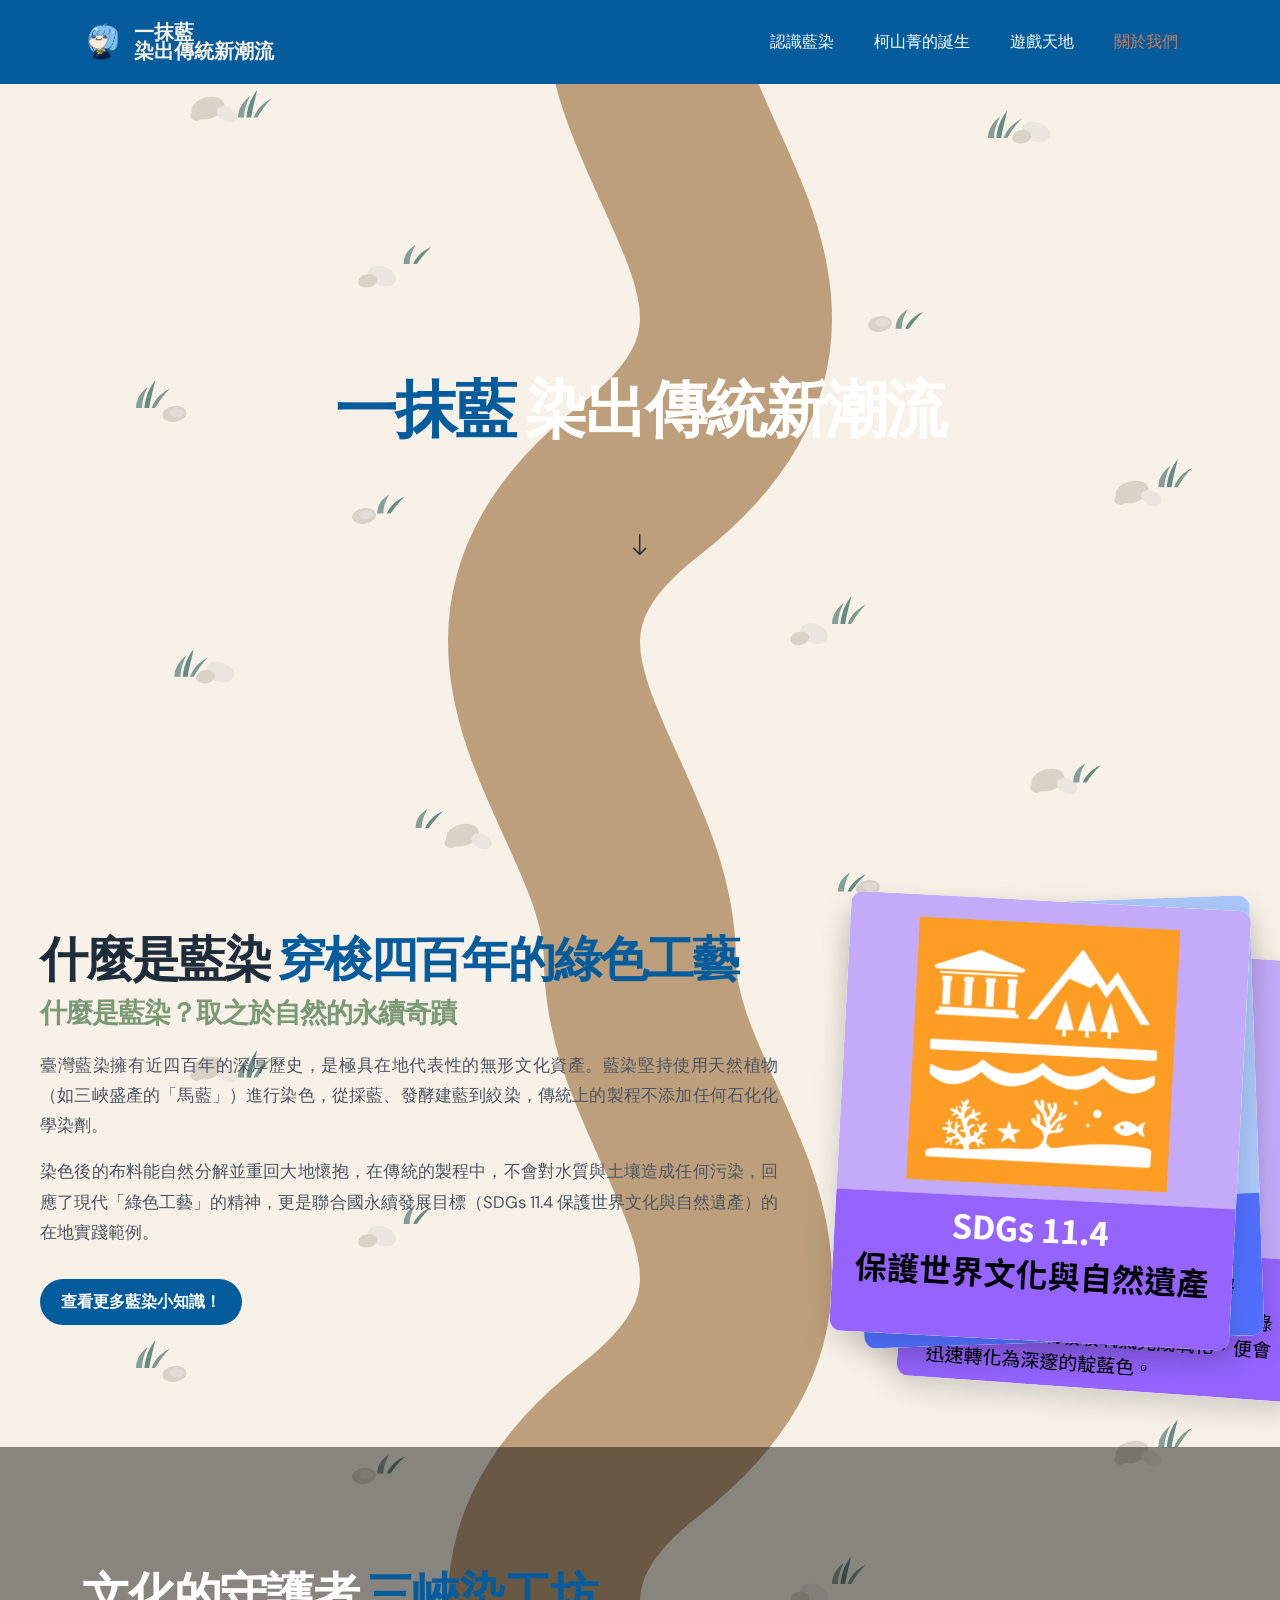
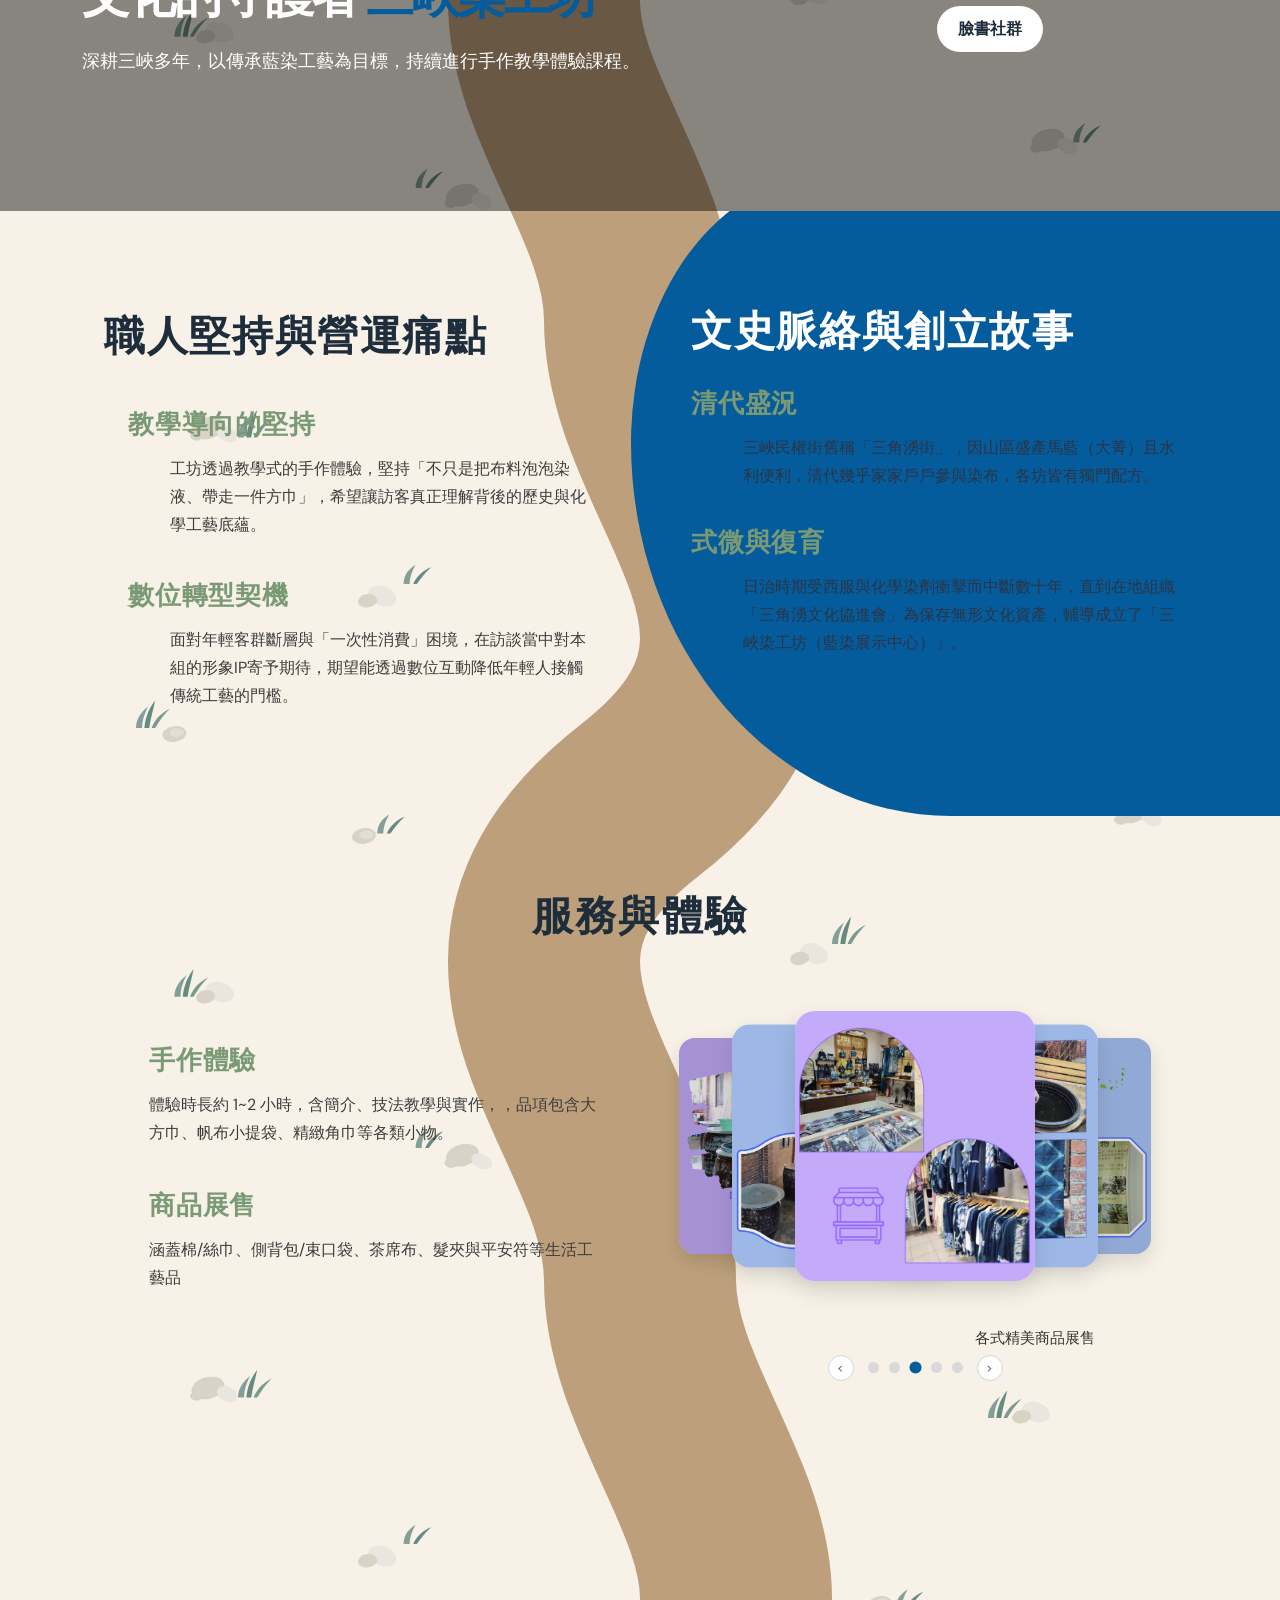
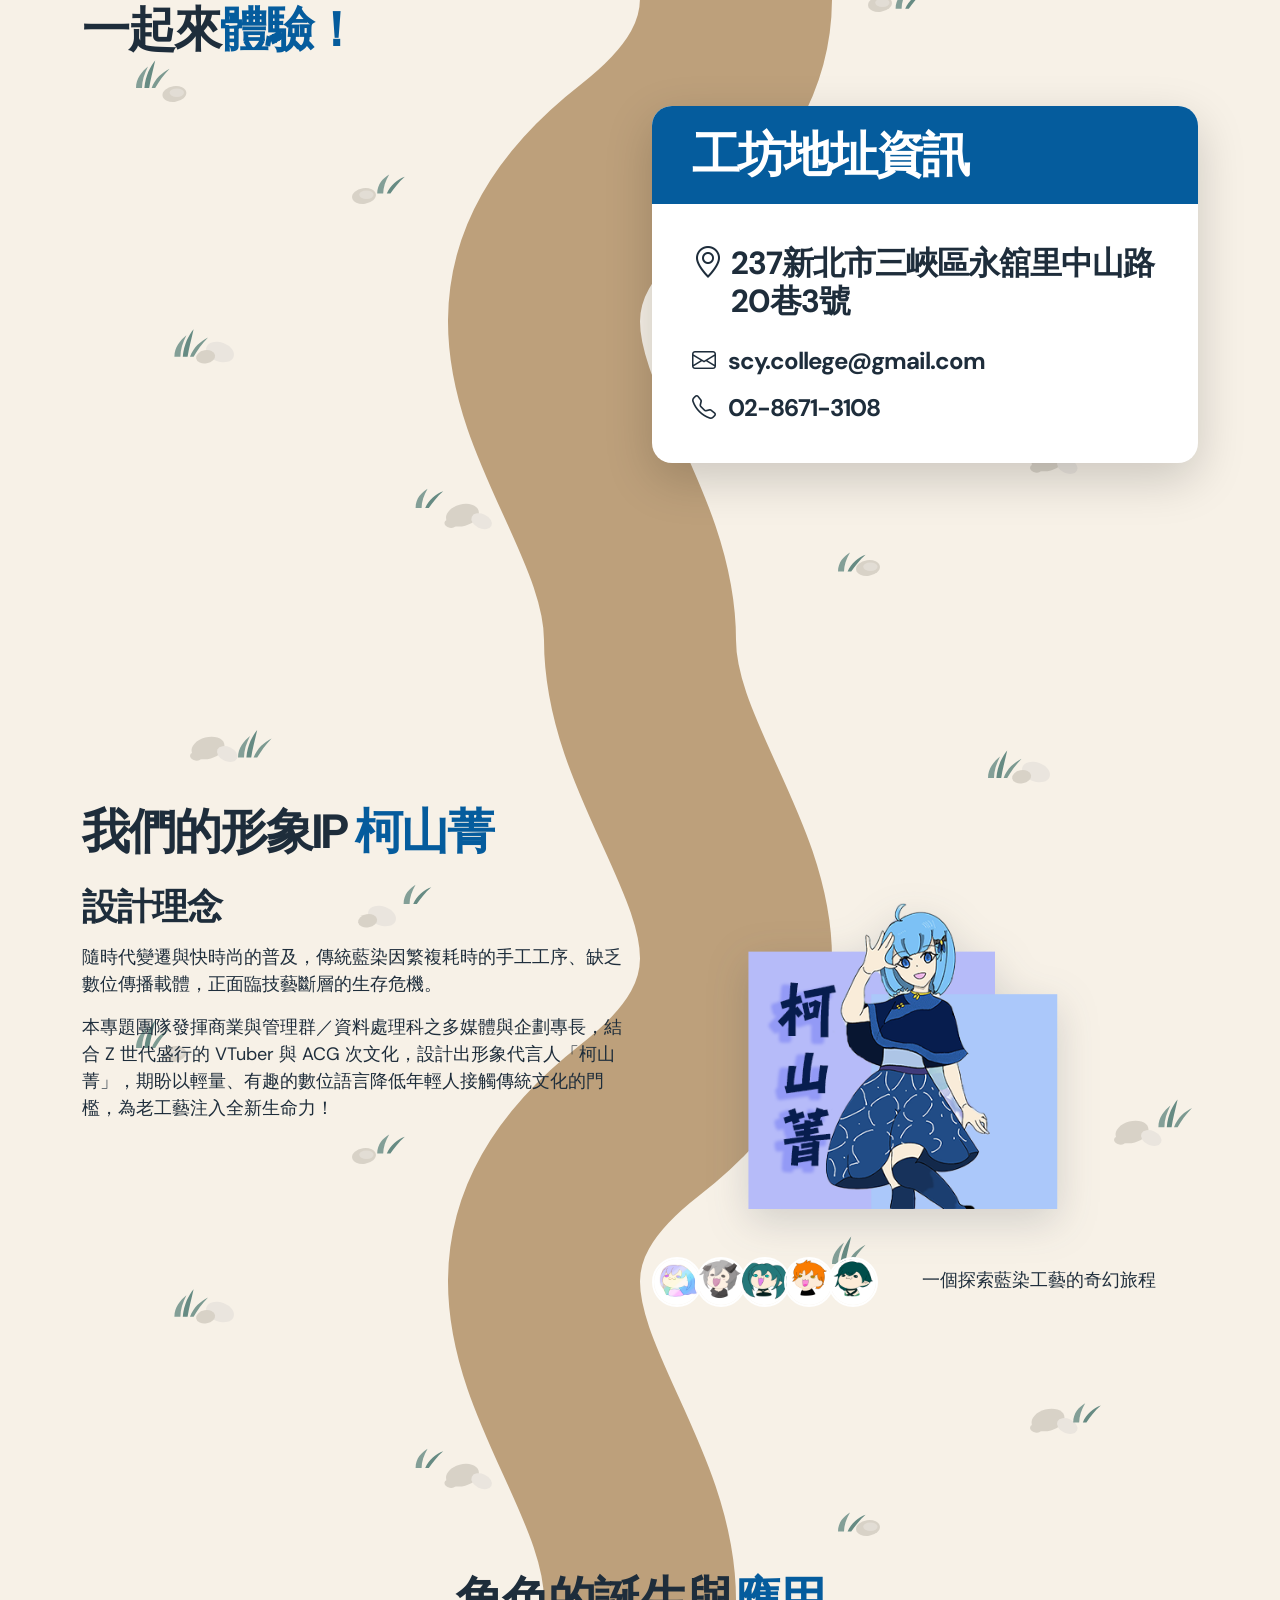
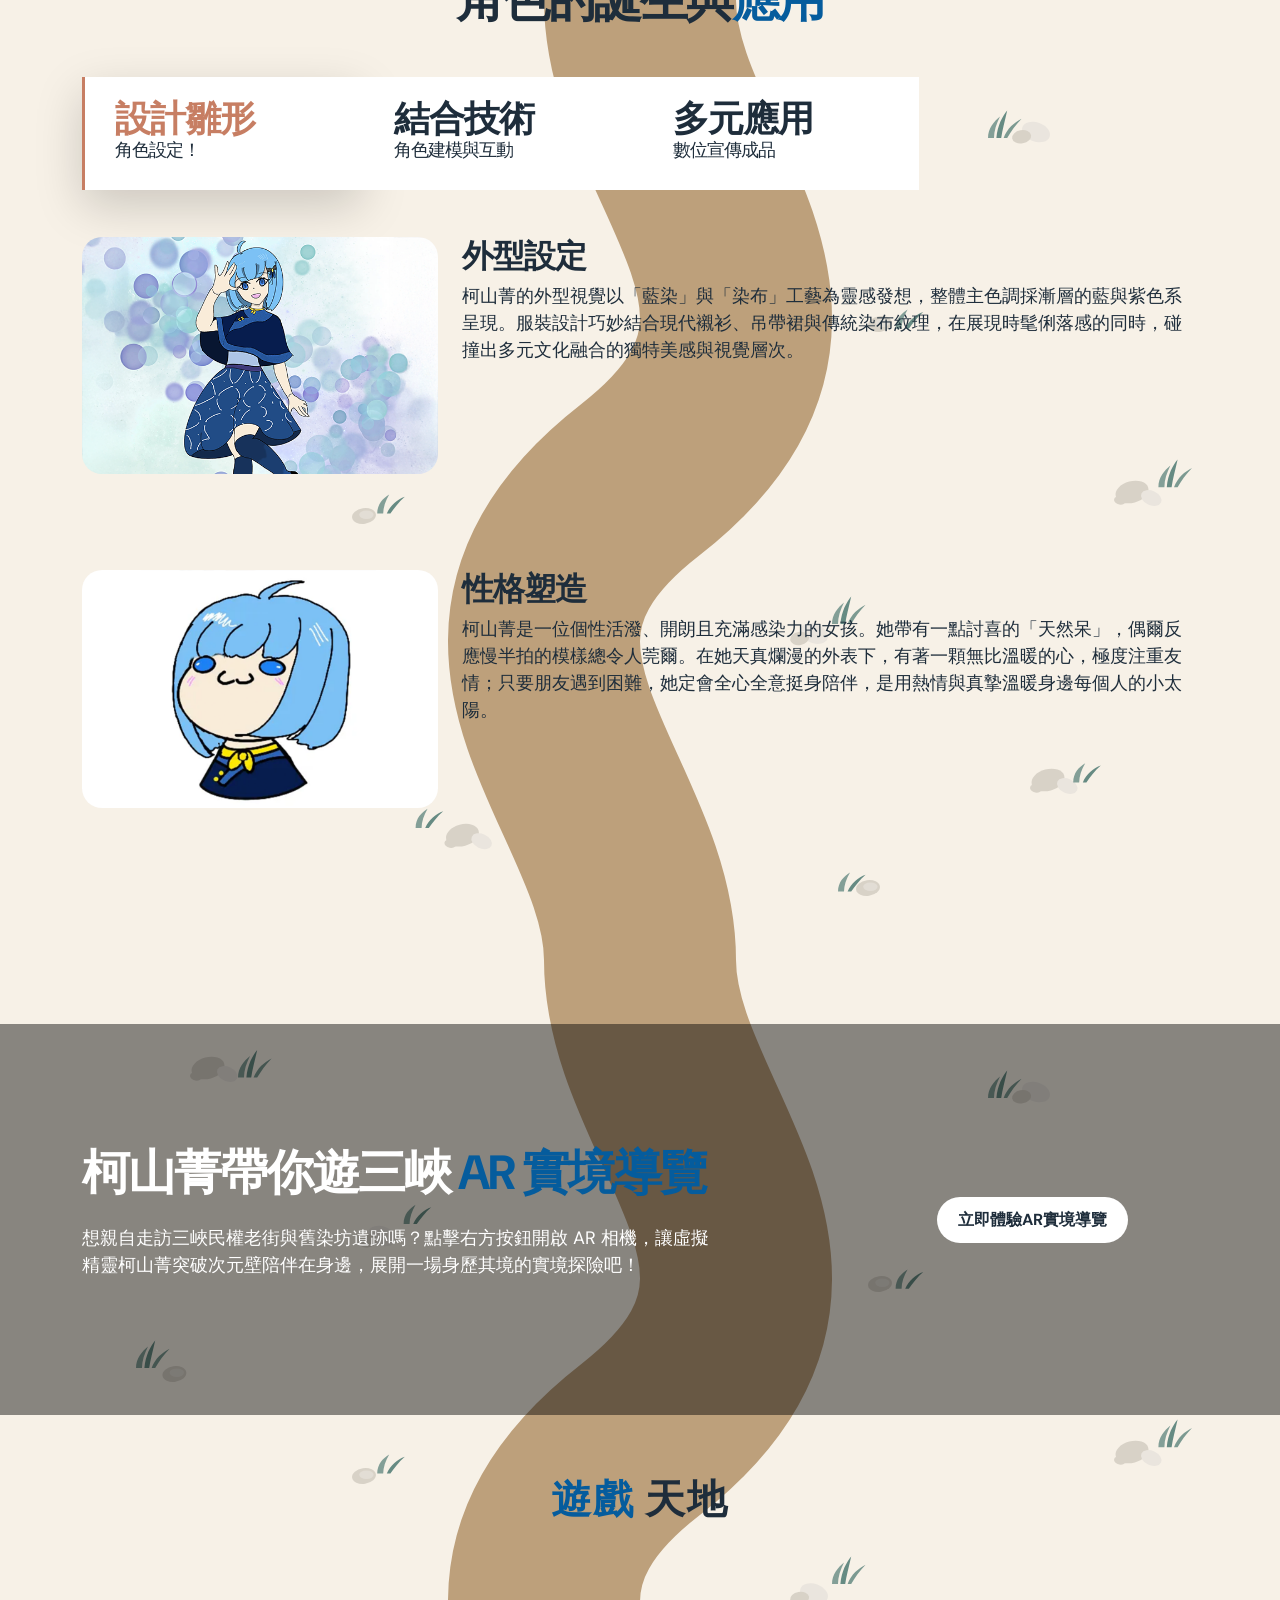
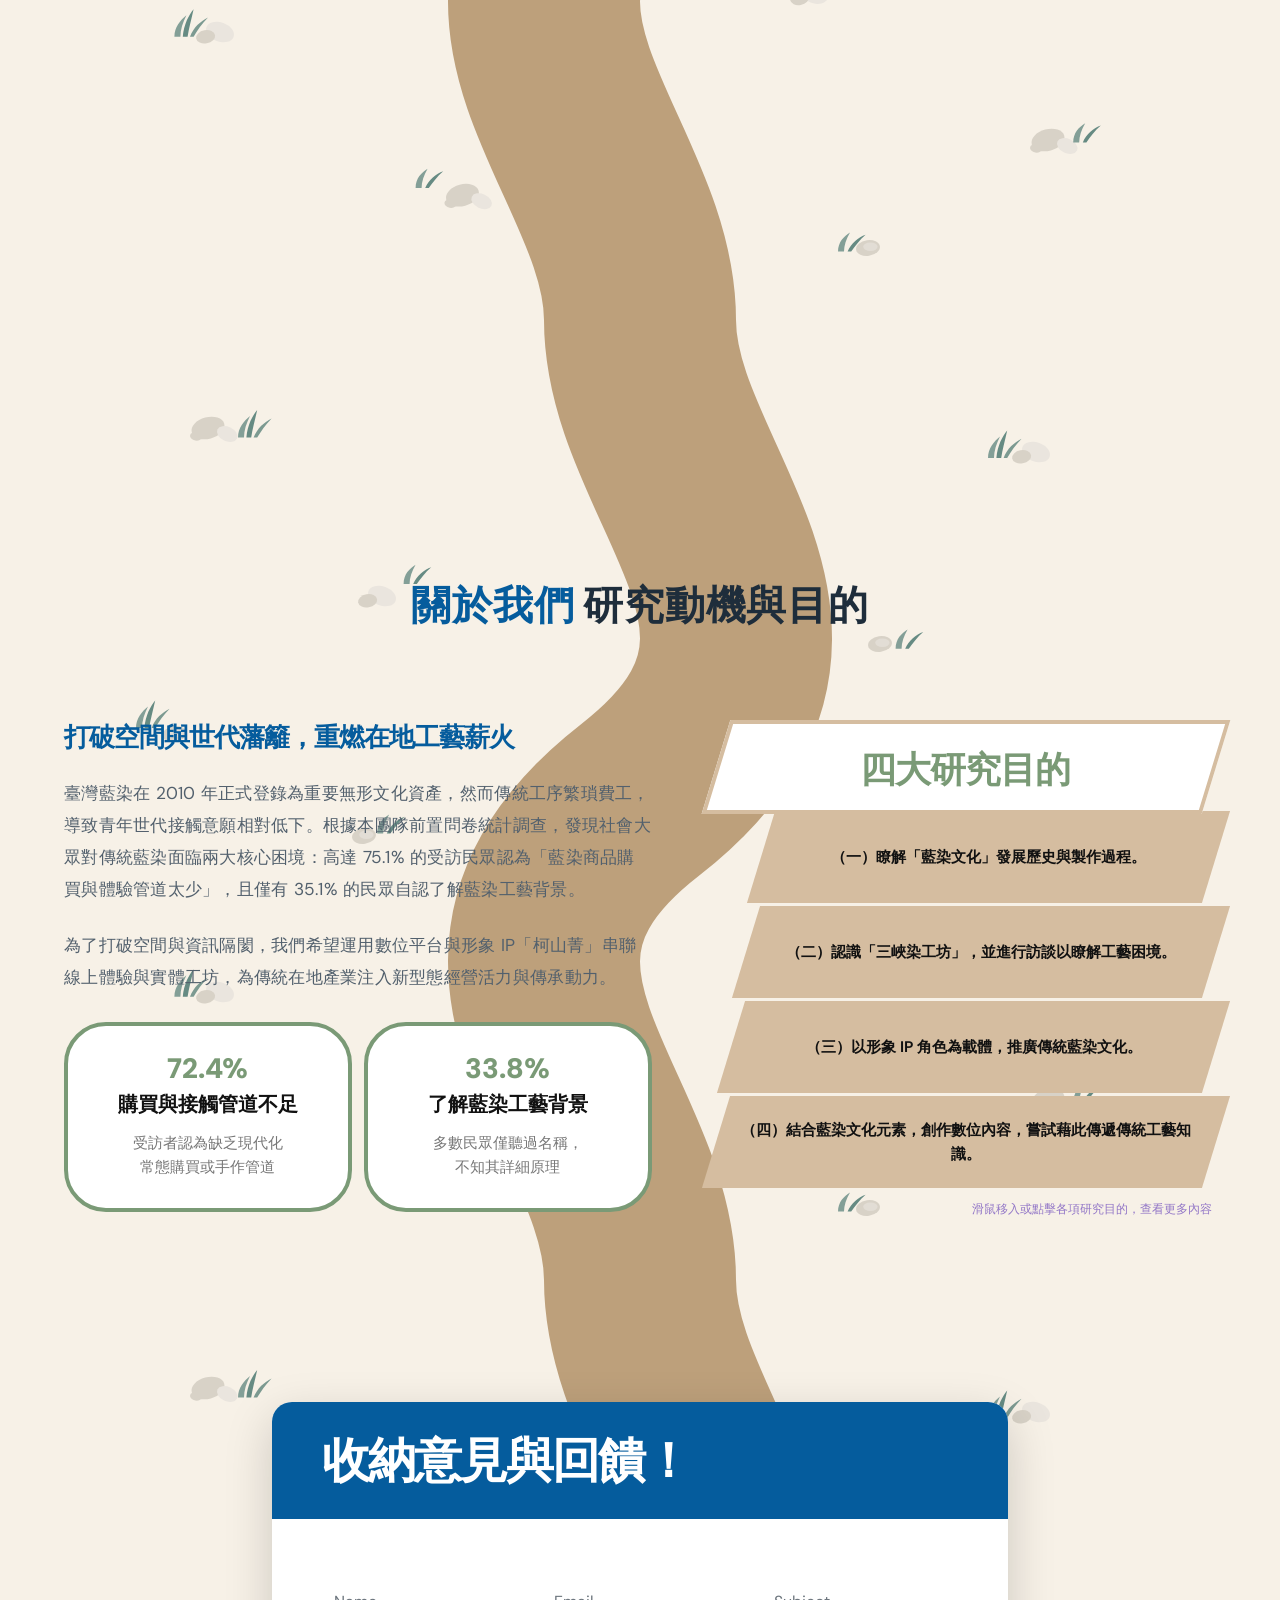
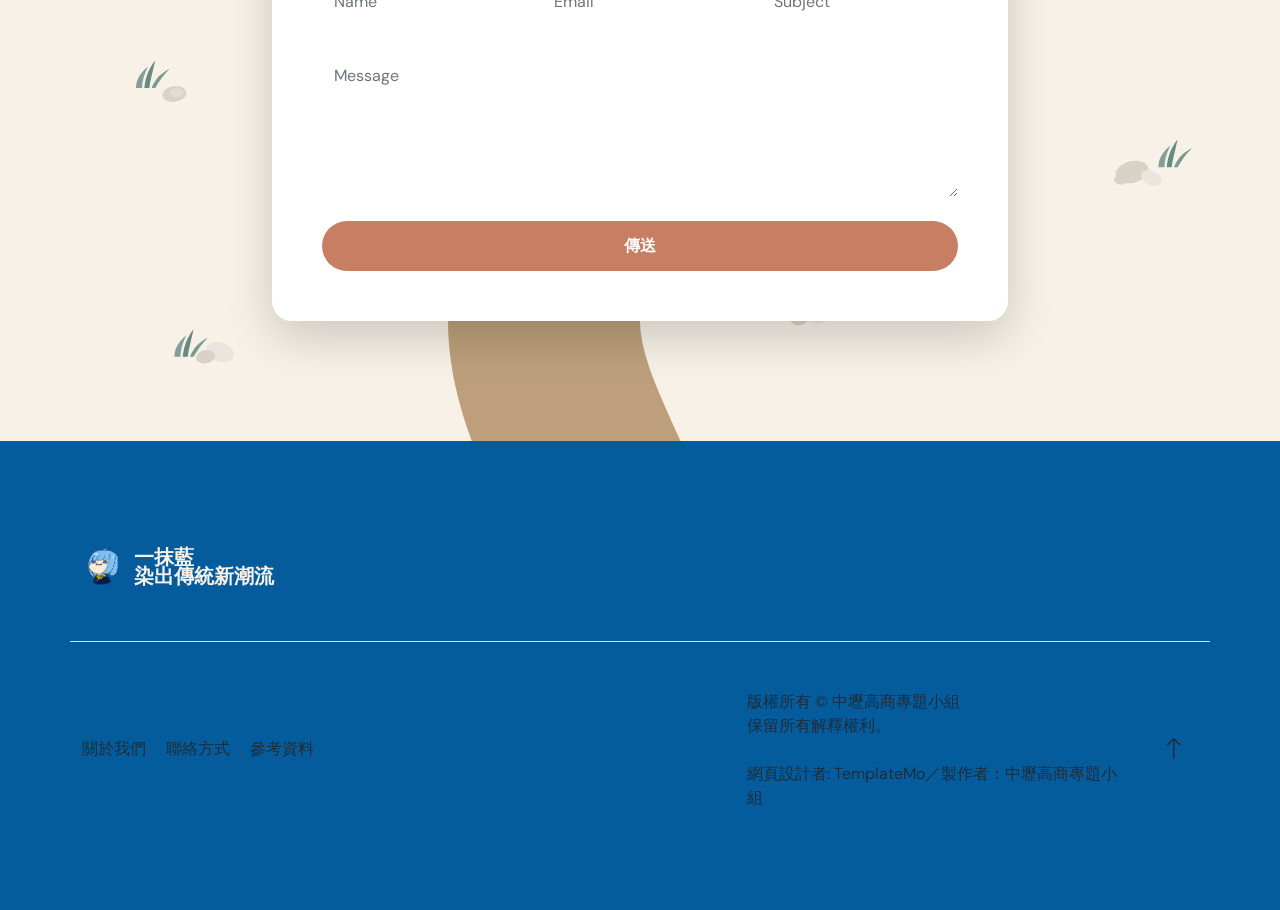
==== index.html @ b7936fdd "style: 更新S型泥土小路顏色為 #bda07b，避免與卡片裝飾撞色" ====
<!doctype html>
<html lang="en">
  <head>
    <meta charset="utf-8" />
    <meta name="viewport" content="width=device-width, initial-scale=1" />

    <meta name="description" content="" />
    <meta name="author" content="" />

    <title>藍色工藝--三峽藍染</title>

    <!-- CSS FILES -->
    <link rel="preconnect" href="https://fonts.googleapis.com" />

    <link rel="preconnect" href="https://fonts.gstatic.com" crossorigin />

    <link
      href="https://fonts.googleapis.com/css2?family=DM+Sans:wght@400;500;700&display=swap"
      rel="stylesheet"
    />

    <link href="css/bootstrap.min.css" rel="stylesheet" />

    <link href="css/bootstrap-icons.css" rel="stylesheet" />

    <link href="css/templatemo-leadership-event.css" rel="stylesheet" />

    <style>
      /* ==========================================================================
               全站共用樣式與主題變數 (Shared Variables & Global Styles)
               ========================================================================== */
      :root {
        /* 品牌五大核心純色色彩系統 */
        --color-cream-white: #F7F1E7;    /* 奶油白 50% 全站主要背景 */
        --color-indigo-navy: #055c9d;    /* 植物靛藍 25% 主要品牌色 */
        --color-plant-green: #7a9a76;    /* 草木綠 12% 天然原料與次要品牌色 */
        --color-cloth-natural: #D5BDA0;  /* 染布原色 8% 卡片、插圖、區塊裝飾 */
        --color-dirt-path: #bda07b;      /* S型泥土小路專用色（避免與卡片裝飾撞色） */
        --color-terracotta: #C77E63;     /* 陶土橘 5% 重點按鈕、活動標籤、小面積強調 */
        --color-dark-text: #1E2D3B;      /* 深靛灰 內文主要深色文字 */
        --color-text-muted: #52606D;     /* 次要文字灰 */

        --theme-blue: #055c9d;
        --theme-purple: #7a9a76;
        --theme-lilac: #D5BDA0;
        --theme-card-purple: #D5BDA0;
        --theme-card-blue: #7a9a76;
        --theme-dark: #1E2D3B;
        --theme-text-muted: #52606D;
        --body-font-family:
          "DM Sans", "Noto Sans TC", "Microsoft JhengHei", system-ui, sans-serif;
        --site-bg-pattern: url("data:image/svg+xml,%3Csvg xmlns='http://www.w3.org/2000/svg' viewBox='0 0 1200 800' width='1200' height='800'%3E %3Cdefs%3E %3Cg id='grass3'%3E %3Cpath d='M -10,0 C -10,-8 -5,-14 0,-18 C -3,-12 -5,-6 -5,0 Z' fill='%23668B83' opacity='0.8'/%3E %3Cpath d='M -3,0 C -2,-11 2,-18 6,-23 C 4,-14 2,-7 1,0 Z' fill='%23668B83'/%3E %3Cpath d='M 3,0 C 6,-8 12,-13 18,-16 C 13,-11 9,-5 6,0 Z' fill='%23668B83' opacity='0.85'/%3E %3Ccircle cx='-1' cy='-2' r='1.5' fill='%23668B83' opacity='0.85'/%3E %3C/g%3E %3Cg id='grass2'%3E %3Cpath d='M -7,0 C -7,-8 -2,-13 3,-16 C 0,-11 -2,-5 -2,0 Z' fill='%23668B83' opacity='0.8'/%3E %3Cpath d='M 1,0 C 4,-7 10,-12 16,-14 C 11,-10 7,-4 4,0 Z' fill='%23668B83'/%3E %3C/g%3E %3Cg id='pebbles-a'%3E %3Cellipse cx='0' cy='0' rx='14' ry='9' transform='rotate(-15)' fill='%23D8D2C7'/%3E %3Cellipse cx='16' cy='5' rx='9' ry='6' transform='rotate(25 16 5)' fill='%23EAE5DE'/%3E %3Cellipse cx='-10' cy='7' rx='5' ry='3.5' transform='rotate(10 -10 7)' fill='%23D8D2C7'/%3E %3C/g%3E %3Cg id='pebbles-b'%3E %3Cellipse cx='0' cy='0' rx='12' ry='8' transform='rotate(20)' fill='%23EAE5DE'/%3E %3Cellipse cx='-12' cy='4' rx='8' ry='5.5' transform='rotate(-10 -12 4)' fill='%23D8D2C7'/%3E %3C/g%3E %3Cg id='pebble-single'%3E %3Cellipse cx='0' cy='0' rx='10' ry='6.5' transform='rotate(-8)' fill='%23D8D2C7'/%3E %3Cellipse cx='2' cy='-1' rx='6' ry='3.5' fill='%23EAE5DE' opacity='0.6'/%3E %3C/g%3E %3C/defs%3E %3Crect width='1200' height='800' fill='%23F7F1E7'/%3E %3Cpath d='M 600,-10 L 600,0 C 600,140 780,260 600,400 C 420,540 600,660 600,800 L 600,810' fill='none' stroke='%23bda07b' stroke-width='160' stroke-linecap='butt' stroke-linejoin='round'/%3E %3Cg transform='translate(240, 90)'%3E%3Cuse href='%23pebbles-a'/%3E%3Cuse href='%23grass3' x='35' y='8'/%3E%3C/g%3E %3Cg transform='translate(410, 220)'%3E%3Cuse href='%23grass2'/%3E%3Cuse href='%23pebbles-b' x='-25' y='10'/%3E%3C/g%3E %3Cg transform='translate(190, 340)'%3E%3Cuse href='%23grass3'/%3E%3Cuse href='%23pebble-single' x='22' y='5'/%3E%3C/g%3E %3Cg transform='translate(370, 430)'%3E%3Cuse href='%23pebble-single'/%3E%3Cuse href='%23grass2' x='18' y='-2'/%3E%3C/g%3E %3Cg transform='translate(250, 560)'%3E%3Cuse href='%23pebbles-b'/%3E%3Cuse href='%23grass3' x='-28' y='4'/%3E%3C/g%3E %3Cg transform='translate(420, 690)'%3E%3Cuse href='%23grass2'/%3E%3Cuse href='%23pebbles-a' x='32' y='6'/%3E%3C/g%3E %3Cg transform='translate(930, 110)'%3E%3Cuse href='%23pebbles-b'/%3E%3Cuse href='%23grass3' x='-30' y='5'/%3E%3C/g%3E %3Cg transform='translate(800, 270)'%3E%3Cuse href='%23pebble-single'/%3E%3Cuse href='%23grass2' x='20' y='4'/%3E%3C/g%3E %3Cg transform='translate(1010, 410)'%3E%3Cuse href='%23pebbles-a'/%3E%3Cuse href='%23grass3' x='32' y='-4'/%3E%3C/g%3E %3Cg transform='translate(770, 520)'%3E%3Cuse href='%23grass3'/%3E%3Cuse href='%23pebbles-b' x='-25' y='8'/%3E%3C/g%3E %3Cg transform='translate(940, 650)'%3E%3Cuse href='%23pebbles-a'/%3E%3Cuse href='%23grass2' x='28' y='2'/%3E%3C/g%3E %3Cg transform='translate(790, 740)'%3E%3Cuse href='%23pebble-single'/%3E%3Cuse href='%23grass2' x='-18' y='3'/%3E%3C/g%3E %3C/svg%3E");
      }

      html {
        scroll-behavior: smooth;
      }

      /* ==========================================================================
         全局統一無縫重複 SVG 向量背景 (掛載於最外層 body)
         ========================================================================== */
      body {
        font-family: var(--body-font-family);
        background-color: #F7F1E7 !important;
        background-image: var(--site-bg-pattern) !important;
        background-position: top center !important;
        background-repeat: repeat-y !important;
        background-size: 1440px auto !important;
      }

      @media (max-width: 768px) {
        body {
          background-size: 768px auto !important;
        }
      }

      /* ==========================================================================
         清除內層所有區段與容器背景 (統一透明化，使 body 的 S 型泥土小路貫穿全站無斷層)
         ========================================================================== */
      .custom-intro-section,
      #know,
      #sanxia-dye-section,
      .about,
      #section_2,
      .schedule,
      #section_4,
      .custom-feature-section,
      #game,
      #indigo-about,
      .venue,
      #section_6 {
        background: transparent !important;
        background-color: transparent !important;
        background-image: none !important;
      }

      /* ==========================================================================
         意見回饋區段 (Contact Section) - 維持原有照片背景
         ========================================================================== */
      .contact {
        background-image: url("images/maria-stewart-p4tj0g-_aMM-unsplash.jpg") !important;
        background-repeat: no-repeat !important;
        background-position: center !important;
        background-size: cover !important;
        background-attachment: fixed !important;
      }

      .titleA, .hero .titleA {
        color: var(--color-indigo-navy, #055c9d) !important;
        text-decoration: none;
        font-weight: 700;
      }

      /* ==========================================================================
               認識藍染區段樣式 (Know Section)
               ========================================================================== */
      .custom-intro-section {
        width: 100% !important;
        padding: 80px 40px;
        box-sizing: border-box;
      }

      .intro-container {
        max-width: 1500px;
        margin: 0 auto;
        display: flex;
        align-items: center;
        justify-content: space-between;
        gap: 40px;
      }

      .intro-text-side {
        flex: 1.4;
      }

      .section-main-title {
        font-size: 2.5rem;
        font-weight: 900;
        color: var(--theme-dark, #111111);
        margin: 0 0 20px 0;
        letter-spacing: 1px;
      }

      .section-sub-title {
        font-size: 1.7rem;
        font-weight: 700;
        color: var(--theme-purple, #7a9a76);
        margin: 0 0 20px 0;
      }

      .intro-desc {
        font-size: 1.05rem;
        line-height: 1.8;
        color: #4b5563;
        margin: 0 0 16px 0;
        text-align: justify;
        text-justify: inter-ideograph;
      }

      .intro-image-side {
        flex: 0.8;
        display: flex;
        flex-direction: column;
        align-items: center;
        position: relative;
        min-height: 450px;
      }

      .card-stack {
        position: relative;
        width: 400px;
        height: 440px;
        cursor: pointer;
      }

      .stack-card {
        position: absolute;
        top: 0;
        left: 0;
        width: 100%;
        height: 100%;
        border-radius: 12px;
        overflow: hidden;
        box-shadow: 0 12px 30px rgba(0, 0, 0, 0.15);
        background-color: #f3f4f6;
        transition: all 0.5s cubic-bezier(0.25, 1, 0.5, 1);
        transform-origin: bottom left;
      }

      .stack-card img {
        width: 100%;
        height: 100%;
        object-fit: cover;
        display: block;
      }

      .card-1 {
        transform: rotate(3deg) translate(0px, 0px);
      }

      .card-2 {
        transform: rotate(-2deg) translate(35px, 20px);
      }

      .card-3 {
        transform: rotate(4deg) translate(70px, 40px);
      }

      .card-hint {
        margin-top: 15px;
        font-size: 0.9rem;
        color: #9ca3af;
        letter-spacing: 1px;
      }

      @media (max-width: 900px) {
        .intro-container {
          flex-direction: column;
          gap: 40px;
        }
        .card-stack {
          width: 300px;
          height: 340px;
        }
      }

      /* ==========================================================================
               遊戲天地區段專屬樣式 (Game Zone Section)
               ========================================================================== */
      .custom-feature-section {
        width: 100% !important;
        min-height: 520px !important;
        padding: 60px 0 100px 0 !important;
        overflow: hidden;
        box-sizing: border-box;
      }

      .game-heading-wrap {
        max-width: 1200px;
        margin: 0 auto;
        text-align: center;
        padding: 0 20px 40px 20px;
        box-sizing: border-box;
      }

      .game-heading {
        font-size: 2.5rem;
        font-weight: 900;
        color: var(--theme-dark, #111111);
        margin: 0;
        letter-spacing: 2px;
      }

      .game-heading-highlight {
        color: var(--theme-blue, #055c9d);
        /* border-bottom: 3.5px solid var(--theme-blue, #055c9d); */
        padding-bottom: 0px;
        line-height: 1.1;
        display: inline-block;
      }

      .cards-container {
        display: flex;
        width: 100%;
        max-width: 1400px;
        margin: 0 auto;
        position: relative;
        box-sizing: border-box;
      }

      .feature-card {
        flex: 1;
        min-height: 440px;
        display: flex;
        align-items: center;
        justify-content: center;
        text-align: center;
        box-sizing: border-box;
        transition:
          transform 0.8s cubic-bezier(0.25, 1, 0.5, 1),
          opacity 0.8s ease;
        will-change: transform, opacity;
      }

      .card-purple {
        background-color: var(--color-cloth-natural, #D5BDA0) !important;
        color: var(--color-dark-text, #1E2D3B);
        clip-path: polygon(0 0, 92% 0, 76% 100%, 0% 100%);
        margin-right: -4%;
        padding: 50px 14% 50px 8%;
      }

      .card-blue {
        background-color: var(--color-plant-green, #7a9a76) !important;
        color: #ffffff;
        clip-path: polygon(24% 0, 100% 0, 100% 100%, 8% 100%);
        margin-left: -4%;
        padding: 50px 8% 50px 14%;
      }

      .card-content {
        width: 100%;
        max-width: 400px;
        display: flex;
        flex-direction: column;
        align-items: center;
      }

      .card-subtitle-purple {
        color: var(--color-indigo-navy, #055c9d);
        font-size: 1.7rem;
        font-weight: 700;
        margin: 0 0 8px 0;
        letter-spacing: 2px;
      }

      .card-subtitle-blue {
        color: var(--color-cream-white, #F7F1E7);
        font-size: 1.7rem;
        font-weight: 700;
        margin: 0 0 8px 0;
        letter-spacing: 2px;
      }

      .feature-card .title {
        font-size: 2.4rem;
        font-weight: 900;
        margin: 0 0 20px 0;
        letter-spacing: 2px;
        white-space: nowrap;
      }

      .feature-card .description {
        font-size: 1rem;
        line-height: 1.65;
        color: #333333;
        margin: 0 0 35px 0;
        text-align: justify;
        text-justify: inter-ideograph;
      }

      .action-btn {
        display: inline-block;
        padding: 12px 42px;
        font-size: 1.35rem;
        font-weight: 800;
        text-decoration: none;
        border-radius: 50px;
        background-color: var(--white-color, #ffffff);
        box-shadow: 0 4px 15px rgba(0, 0, 0, 0.05);
        cursor: pointer;
        white-space: nowrap;
        transition: all 0.3s cubic-bezier(0.34, 1.56, 0.64, 1);
      }

      .btn-purple {
        color: var(--color-indigo-navy, #055c9d);
        border: 4px solid var(--color-indigo-navy, #055c9d);
      }

      .btn-blue {
        color: var(--color-dark-text, #1E2D3B);
        border: 4px solid var(--color-terracotta, #C77E63);
      }

      .action-btn:hover {
        transform: scale(1.08);
        box-shadow: 0 8px 25px rgba(0, 0, 0, 0.15);
      }

      .btn-purple:hover {
        background-color: var(--color-indigo-navy, #055c9d);
        color: var(--white-color, #ffffff);
      }

      .btn-blue:hover {
        background-color: var(--color-terracotta, #C77E63);
        color: var(--white-color, #ffffff);
      }

      .action-btn:active {
        transform: scale(0.98);
      }

      .slide-from-left {
        opacity: 0;
        transform: translateX(-120px);
      }

      .slide-from-right {
        opacity: 0;
        transform: translateX(120px);
      }

      .feature-card.active {
        opacity: 1;
        transform: translateX(0);
      }

      @media (max-width: 900px) {
        .cards-container {
          flex-direction: column;
          gap: 24px;
          padding: 0 20px;
        }
        .card-purple,
        .card-blue {
          clip-path: none;
          margin: 0;
          padding: 40px 24px;
          border-radius: 20px;
        }
      }

      /* ==========================================================================
               關於我們區段專屬樣式 (About Section - indigo-about)
               ========================================================================== */
      #indigo-about,
      #indigo-about * {
        box-sizing: border-box;
      }

      #indigo-about {
        --ia-blue: var(--color-indigo-navy, #055c9d);
        --ia-purple: var(--color-plant-green, #7a9a76);
        --ia-lilac: var(--color-cloth-natural, #D5BDA0);
        --ia-text: #171717;
        --ia-muted: #666;
        display: block !important;
        position: relative;
        isolation: isolate;
        width: 100%;
        min-height: 680px;
        padding: clamp(42px, 6vw, 78px) clamp(20px, 5vw, 76px) 64px;
        overflow: hidden;
        color: var(--ia-text) !important;
        font-family: var(--body-font-family);
      }

      #indigo-about .ia-inner {
        width: min(1240px, 100%);
        margin: 0 auto;
      }

      #indigo-about .ia-heading {
        margin: 0 0 clamp(54px, 7vw, 92px);
        text-align: center;
        font-size: clamp(30px, 3.5vw, 40px);
        line-height: 1.25;
        font-weight: 900;
        letter-spacing: 0.02em;
      }

      #indigo-about .ia-heading span {
        color: var(--ia-blue);
        /* text-decoration: underline;
        text-underline-offset: 8px; */
      }

      #indigo-about .ia-grid {
        display: grid;
        grid-template-columns: minmax(0, 1.08fr) minmax(390px, 0.92fr);
        gap: clamp(32px, 5vw, 76px);
        align-items: start;
      }

      #indigo-about .ia-motivation-title {
        color: var(--ia-blue);
        font-size: clamp(20px, 2vw, 32px);
        line-height: 1.4;
        font-weight: 900;
        margin: 0 0 22px;
      }

      #indigo-about .ia-copy {
        color: var(--theme-text-muted, #5e5e5e);
        font-size: clamp(15px, 1.35vw, 19px);
        line-height: 1.85;
        letter-spacing: 0.015em;
        margin: 0 0 24px;
      }

      #indigo-about .ia-copy:last-of-type {
        margin-bottom: 28px;
      }

      #indigo-about .ia-stats {
        display: grid;
        grid-template-columns: 1fr 1fr;
        gap: 12px;
        margin-top: 28px;
      }

      #indigo-about .ia-stat {
        min-height: 190px;
        border: 4px solid var(--ia-purple);
        border-radius: 42px;
        padding: 18px 12px 16px;
        text-align: center;
        background: var(--white-color, #ffffff) !important;
        display: flex;
        flex-direction: column;
        align-items: center;
        justify-content: center;
        opacity: 0;
        transform: translateY(22px);
        transition:
          opacity 0.7s ease,
          transform 0.7s ease;
      }

      #indigo-about.ia-visible .ia-stat {
        opacity: 1;
        transform: translateY(0);
      }

      #indigo-about.ia-visible .ia-stat:nth-child(2) {
        transition-delay: 0.15s;
      }

      #indigo-about .ia-number {
        color: var(--ia-purple);
        font-size: clamp(28px, 2.2vw, 34px);
        line-height: 1;
        font-weight: 900;
        font-variant-numeric: tabular-nums;
      }

      #indigo-about .ia-stat-title {
        font-size: clamp(16px, 1.55vw, 22px);
        color: #111;
        font-weight: 700;
        margin: 7px 0 12px;
      }

      #indigo-about .ia-stat-note {
        color: #777;
        font-size: clamp(13px, 1.2vw, 17px);
        line-height: 1.55;
      }

      #indigo-about .ia-purpose-heading {
        color: var(--ia-purple);
        text-align: center;
        font-size: clamp(25px, 2.8vw, 38px);
        font-weight: 900;
        margin: 0;
        padding: 24px 14px 19px;
        border: 4px solid var(--ia-lilac);
        background: var(--white-color, #ffffff) !important;
        transform: skewX(-17deg);
        position: relative;
        z-index: 2;
      }

      #indigo-about .ia-purpose-heading span {
        display: block;
        transform: skewX(17deg);
      }

      #indigo-about .ia-purpose-list {
        display: grid;
        gap: 3px;
        margin-top: -3px;
      }

      #indigo-about .ia-purpose {
        position: relative;
        margin-left: 9%;
        background: var(--ia-lilac) !important;
        padding: 0;
        transform: skewX(-17deg);
        transition:
          transform 0.25s ease,
          filter 0.25s ease;
        cursor: pointer;
        outline: none;
      }

      #indigo-about .ia-purpose:nth-child(2) {
        margin-left: 6%;
      }
      #indigo-about .ia-purpose:nth-child(3) {
        margin-left: 3%;
      }
      #indigo-about .ia-purpose:nth-child(4) {
        margin-left: 0;
      }

      #indigo-about .ia-purpose-inner {
        background: transparent !important;
        padding: 17px 22px 16px;
        min-height: 92px;
        display: flex;
        flex-direction: column;
        justify-content: center;
        align-items: center;
        text-align: center;
        transform: skewX(17deg);
        transition: background 0.25s ease;
      }

      #indigo-about .ia-purpose:hover,
      #indigo-about .ia-purpose:focus-visible,
      #indigo-about .ia-purpose[aria-expanded="true"] {
        transform: skewX(-17deg) translateX(-7px);
        filter: drop-shadow(0 7px 9px rgba(37, 74, 100, 0.12));
      }

      #indigo-about .ia-purpose[aria-expanded="true"] .ia-purpose-inner {
        background: rgba(255, 255, 255, 0.18) !important;
      }

      #indigo-about .ia-purpose:focus-visible {
        outline: 3px solid var(--ia-blue);
        outline-offset: 3px;
      }

      #indigo-about .ia-purpose-label {
        font-size: clamp(14px, 1.2vw, 18px);
        line-height: 1.55;
        font-weight: 650;
        color: #111;
      }

      #indigo-about .ia-purpose-label b {
        font-weight: 800;
      }

      #indigo-about .ia-detail {
        display: grid;
        grid-template-rows: 0fr;
        opacity: 0;
        transition:
          grid-template-rows 0.35s ease,
          opacity 0.25s ease,
          margin 0.35s ease;
        width: 100%;
        margin-top: 0;
      }

      #indigo-about .ia-detail > span {
        overflow: hidden;
        font-size: 14px;
        line-height: 1.7;
        color: #665b76;
      }

      #indigo-about .ia-purpose[aria-expanded="true"] .ia-detail {
        grid-template-rows: 1fr;
        opacity: 1;
        margin-top: 8px;
      }

      #indigo-about .ia-hint {
        color: #9276c7;
        text-align: right;
        font-size: 12px;
        margin: 12px 4px 0 0;
      }

      @media (max-width: 850px) {
        #indigo-about {
          padding: 42px 22px 52px;
        }
        #indigo-about .ia-grid {
          grid-template-columns: 1fr;
          gap: 48px;
        }
        #indigo-about .ia-purpose-column {
          max-width: 650px;
          width: 100%;
          margin: 0 auto;
        }
        #indigo-about .ia-heading {
          margin-bottom: 48px;
        }
      }

      @media (max-width: 480px) {
        #indigo-about .ia-stats {
          gap: 8px;
        }
        #indigo-about .ia-stat {
          min-height: 160px;
          border-radius: 28px;
          border-width: 3px;
          padding: 14px 7px;
        }
        #indigo-about .ia-purpose-inner {
          padding: 14px 13px;
          min-height: 86px;
        }
        #indigo-about .ia-purpose-label {
          font-size: 15px;
        }
        #indigo-about .ia-detail > span {
          font-size: 12px;
        }
      }

      @media (prefers-reduced-motion: reduce) {
        #indigo-about *,
        #indigo-about *::before,
        #indigo-about *::after {
          transition-duration: 0.01ms !important;
          animation-duration: 0.01ms !important;
        }
      }

      /* ==========================================================================
         柯山菁形象IP區塊與角色誕生應用區塊 - 移除水平分隔線
         ========================================================================== */
      #section_2 .avatar-group,
      .about .avatar-group {
        border: none !important;
        border-top: none !important;
      }

      #section_4 .row.border-bottom,
      #section_4 .border-bottom,
      .schedule .row.border-bottom,
      .schedule .border-bottom {
        border: none !important;
        border-bottom: none !important;
      }
          /* ==========================================================================
         工坊介紹區段專屬樣式 (Sanxia Dye Workshop Section)
         ========================================================================== */
      #sanxia-dye-section {
        position: relative;
        width: 100%;
        min-height: 100vh;
        font-family: var(--body-font-family);
        color: #333333;
        overflow-x: hidden;
        padding: 80px 0 100px 0;
        box-sizing: border-box;
      }

      #sanxia-dye-section * {
        box-sizing: border-box;
      }

      /* 主要內容限制寬度並置中 */
      #sanxia-dye-section .section-container {
        position: relative;
        z-index: 2;
        max-width: 1200px;
        margin: 0 auto;
        padding: 0 5%;
      }

      /* ================= 上半部區塊 ================= */
      #sanxia-dye-section .upper-grid {
        position: relative;
        display: flex;
        justify-content: space-between;
        align-items: flex-start;
        gap: 60px;
        margin-bottom: 140px;
      }

      /* 左上區塊：職人堅持與營運痛點 (滑入動態初始狀態) */
      #sanxia-dye-section .left-story {
        position: relative;
        z-index: 2;
        flex: 1;
        max-width: 500px;
        padding-top: 20px;
        opacity: 0;
        transform: translateX(-60px);
        transition: opacity 0.85s cubic-bezier(0.22, 1, 0.36, 1),
                    transform 0.85s cubic-bezier(0.22, 1, 0.36, 1);
        will-change: opacity, transform;
      }

      #sanxia-dye-section .main-title {
        font-size: clamp(2rem, 3.2vw, 2.75rem);
        font-weight: 900;
        color: var(--theme-dark, #111111);
        letter-spacing: 0.04em;
        margin: 0 0 48px 0;
        line-height: 1.25;
      }

      #sanxia-dye-section .sub-block {
        margin-bottom: 42px;
        padding-left: 24px;
      }

      #sanxia-dye-section .sub-title-blue {
        font-size: clamp(1.35rem, 2vw, 1.65rem);
        font-weight: 700;
        color: var(--theme-purple, #7a9a76);
        margin: 0 0 14px 0;
        letter-spacing: 0.03em;
      }

      #sanxia-dye-section .body-text {
        font-size: 1rem;
        line-height: 1.75;
        color: #3d3d3d;
        margin: 0;
        padding-left: 42px;
        text-align: left;
      }

      /* 右上區塊：文史脈絡與創立故事 (滑入動態初始狀態，內部 .top-right-arc 隨之一同滑入) */
      #sanxia-dye-section .right-history {
        position: relative;
        z-index: 2;
        flex: 1;
        max-width: 520px;
        padding-top: 15px;
        padding-left: 35px;
        opacity: 0;
        transform: translateX(60px);
        transition: opacity 0.85s cubic-bezier(0.22, 1, 0.36, 1),
                    transform 0.85s cubic-bezier(0.22, 1, 0.36, 1);
        will-change: opacity, transform;
      }

      /* 上半部左右兩欄滾動進入視窗後的就位狀態 */
      #sanxia-dye-section .left-story.is-visible,
      #sanxia-dye-section .right-history.is-visible {
        opacity: 1;
        transform: translateX(0);
      }

      /* 藍底圓弧背景，使用 100vw 向右延伸超出螢幕 */
      #sanxia-dye-section .top-right-arc {
        position: absolute;
        top: -115px;
        left: -25px;
        width: 100vw;
        min-width: 750px;
        height: 640px;
        background-color: var(--color-indigo-navy, #055c9d);
        border-bottom-left-radius: 360px 420px;
        border-top-left-radius: 220px 300px;
        z-index: -1;
        pointer-events: none;
      }

      #sanxia-dye-section .arc-main-title {
        font-size: clamp(2rem, 3.2vw, 2.75rem);
        font-weight: 900;
        color: var(--white-color, #ffffff);
        letter-spacing: 0.04em;
        margin: 0 0 32px 0;
        line-height: 1.25;
      }

      #sanxia-dye-section .right-history .sub-block {
        padding-left: 0;
        margin-bottom: 38px;
      }

      #sanxia-dye-section .right-history .body-text {
        padding-left: 52px;
        color: #2c3545;
      }

      /* ================= 下半部區塊 ================= */
      #sanxia-dye-section .lower-section {
        position: relative;
        z-index: 2;
        width: 100%;
      }

      #sanxia-dye-section .center-title {
        text-align: center;
        font-size: clamp(2rem, 3.2vw, 2.75rem);
        font-weight: 900;
        color: var(--theme-dark, #111111);
        letter-spacing: 0.05em;
        margin: 0 0 60px 0;
      }

      #sanxia-dye-section .lower-grid {
        display: flex;
        justify-content: space-between;
        align-items: center;
        gap: 50px;
      }

      /* 左下文字區 */
      #sanxia-dye-section .left-service {
        flex: 1;
        max-width: 500px;
        padding-left: 45px;
      }

      #sanxia-dye-section .left-service .sub-block {
        padding-left: 0;
        margin-bottom: 44px;
      }

      #sanxia-dye-section .left-service .body-text {
        padding-left: 0;
      }

      /* ================= 右下五張輪播區 ================= */
      #sanxia-dye-section .right-carousel-wrapper {
        flex: 1;
        max-width: 540px;
        display: flex;
        flex-direction: column;
        align-items: center;
      }

      /* 卡片堆疊舞台 */
      #sanxia-dye-section .carousel-stage {
        position: relative;
        width: 100%;
        height: 290px;
        display: flex;
        justify-content: center;
        align-items: center;
        margin-bottom: 16px;
      }

      /* 單張輪播卡片基礎樣式 */
      #sanxia-dye-section .carousel-card {
        position: absolute;
        width: 240px;
        height: 270px;
        border-radius: 20px;
        overflow: hidden;
        transition: all 0.45s cubic-bezier(0.25, 0.8, 0.25, 1);
        box-shadow: 0 10px 25px rgba(0, 0, 0, 0.12);
        cursor: pointer;
        background-color: #e2e8f0;
        display: flex;
        align-items: center;
        justify-content: center;
      }

      #sanxia-dye-section .carousel-card img {
        width: 100%;
        height: 100%;
        object-fit: cover;
        display: block;
      }

      #sanxia-dye-section .carousel-card .placeholder-box {
        width: 100%;
        height: 100%;
        display: flex;
        flex-direction: column;
        align-items: center;
        justify-content: center;
        color: rgba(255, 255, 255, 0.9);
        font-weight: 700;
        font-size: 1.1rem;
        letter-spacing: 0.05em;
      }

      /* 五張卡片的相對位置狀態 */
      #sanxia-dye-section .carousel-card[data-pos="0"] {
        transform: translateX(0) scale(1);
        z-index: 5;
        filter: brightness(1);
      }

      #sanxia-dye-section .carousel-card[data-pos="-1"] {
        transform: translateX(-75px) scale(0.9);
        z-index: 4;
        filter: brightness(0.92);
      }

      #sanxia-dye-section .carousel-card[data-pos="1"] {
        transform: translateX(75px) scale(0.9);
        z-index: 4;
        filter: brightness(0.92);
      }

      #sanxia-dye-section .carousel-card[data-pos="-2"] {
        transform: translateX(-140px) scale(0.8);
        z-index: 3;
        filter: brightness(0.85);
      }

      #sanxia-dye-section .carousel-card[data-pos="2"] {
        transform: translateX(140px) scale(0.8);
        z-index: 3;
        filter: brightness(0.85);
      }

      /* 說明文字樣式與重設 */
      #sanxia-dye-section .carousel-caption {
        position: static !important;
        right: auto !important;
        bottom: auto !important;
        left: auto !important;
        width: 100% !important;
        display: block !important;
        text-align: center !important;
        font-size: 0.95rem;
        font-weight: 500;
        color: #333333;
        margin: 20px auto 5px auto !important;
        padding: 0 !important;
        min-height: 1.4em;
        float: none !important;
        transform: translateX(120px);
      }

      /* 輪播控制列 */
      #sanxia-dye-section .carousel-controls {
        width: 100%;
        display: flex;
        align-items: center;
        justify-content: center;
        gap: 14px;
      }

      #sanxia-dye-section .nav-btn {
        width: 26px;
        height: 26px;
        border-radius: 50%;
        border: 1px solid #d1d5db;
        background-color: var(--white-color, #ffffff);
        color: #4b5563;
        font-size: 12px;
        display: flex;
        align-items: center;
        justify-content: center;
        cursor: pointer;
        transition: all 0.2s ease;
        padding: 0;
      }

      #sanxia-dye-section .nav-btn:hover {
        background-color: #f3f4f6;
        border-color: #9ca3af;
        color: #111827;
      }

      #sanxia-dye-section .dots-group {
        display: flex;
        align-items: center;
        gap: 10px;
      }

      #sanxia-dye-section .dot {
        width: 11px;
        height: 11px;
        border-radius: 50%;
        background-color: #d9d9d9;
        border: none;
        padding: 0;
        cursor: pointer;
        transition:
          background-color 0.25s ease,
          transform 0.25s ease;
      }

      #sanxia-dye-section .dot.active {
        background-color: var(--color-indigo-navy, #055c9d);
        transform: scale(1.1);
      }

      /* ================= RWD 響應式適配 ================= */
      @media (max-width: 992px) {
        #sanxia-dye-section .upper-grid,
        #sanxia-dye-section .lower-grid {
          flex-direction: column;
          align-items: center;
          gap: 60px;
        }

        #sanxia-dye-section .left-story,
        #sanxia-dye-section .right-history,
        #sanxia-dye-section .left-service,
        #sanxia-dye-section .right-carousel-wrapper {
          max-width: 100%;
          width: 100%;
          padding-left: 0;
        }

        #sanxia-dye-section .right-history {
          padding: 40px 24px;
        }

        #sanxia-dye-section .top-right-arc {
          top: 0;
          left: -5vw;
          width: 110vw;
          height: 100%;
          border-bottom-left-radius: 160px 140px;
          border-top-left-radius: 160px 140px;
        }

        #sanxia-dye-section .sub-block,
        #sanxia-dye-section .body-text,
        #sanxia-dye-section .right-history .body-text {
          padding-left: 0;
        }

        #sanxia-dye-section .upper-grid {
          margin-bottom: 80px;
        }

        #sanxia-dye-section .carousel-caption {
          transform: none;
        }
      }

      @media (max-width: 576px) {
        #sanxia-dye-section .carousel-card {
          width: 190px;
          height: 220px;
        }
        #sanxia-dye-section .carousel-card[data-pos="-1"] {
          transform: translateX(-48px) scale(0.9);
        }
        #sanxia-dye-section .carousel-card[data-pos="1"] {
          transform: translateX(48px) scale(0.9);
        }
        #sanxia-dye-section .carousel-card[data-pos="-2"] {
          transform: translateX(-90px) scale(0.8);
        }
        #sanxia-dye-section .carousel-card[data-pos="2"] {
          transform: translateX(90px) scale(0.8);
        }
      }
    </style>
    <!--

TemplateMo 575 Leadership Event

https://templatemo.com/tm-575-leadership-event

-->
  </head>

  <body id="top">
    <nav class="navbar navbar-expand-lg">
      <div class="container">
        <button
          class="navbar-toggler"
          type="button"
          data-bs-toggle="collapse"
          data-bs-target="#navbarNav"
          aria-controls="navbarNav"
          aria-expanded="false"
          aria-label="Toggle navigation"
        >
          <span class="navbar-toggler-icon"></span>
        </button>

        <a href="index.html" class="navbar-brand mx-auto mx-lg-0">
          <img src="images/logo.png" class="brand-logo" alt="Logo" />
          <span class="brand-text"
            >一抹藍 <br />
            染出傳統新潮流</span
          >
        </a>

        <!-- <a class="nav-link custom-btn btn d-lg-none" href="#">Buy Tickets</a> -->

        <div class="collapse navbar-collapse" id="navbarNav">
          <ul class="navbar-nav ms-auto">
            <li class="nav-item">
              <a class="nav-link click-scroll" href="#know">認識藍染</a>
            </li>

            <li class="nav-item">
              <a class="nav-link click-scroll" href="#section_2"
                >柯山菁的誕生</a
              >
            </li>

            <li class="nav-item">
              <a class="nav-link click-scroll" href="#game">遊戲天地</a>
            </li>

            <li class="nav-item">
              <a class="nav-link click-scroll" href="#indigo-about">關於我們</a>
            </li>

            <!-- <li class="nav-item">
                            <a class="nav-link click-scroll" href="#section_5">Pricing</a>
                        </li>

                        <li class="nav-item">
                            <a class="nav-link click-scroll" href="#section_6">Venue</a>
                        </li>

                        <li class="nav-item">
                            <a class="nav-link click-scroll" href="#section_7">Contact</a>
                        </li> -->

            <!-- <li class="nav-item">
                            <a class="nav-link custom-btn btn d-none d-lg-block" href="#">Buy Tickets</a>
                        </li> -->
          </ul>
        </div>
      </div>
    </nav>

    <main>
      <section class="hero" id="section_1">
        <div class="container">
          <div class="row">
            <div class="col-lg-5 col-12 m-auto">
              <div class="hero-text">
                <h1 class="text-white mb-4">
                  <u class="titleA">一抹藍</u> 染出傳統新潮流
                </h1>

                <!-- <div class="d-flex justify-content-center align-items-center">
                  <span class="date-text">中壢高商專題小組</span>

                  <span class="location-text">三峽染工坊</span>
                </div> -->

                <a
                  href="#section_2"
                  class="custom-link bi-arrow-down arrow-icon"
                ></a>
              </div>
            </div>
          </div>
        </div>

        <div class="video-wrap">
          <video autoplay="" loop="" muted="" class="custom-video" poster="">
            <source src="videos/Workshop Videos.mp4" type="video/mp4" />

            Your browser does not support the video tag.
          </video>
        </div>
      </section>

      <!-- <section class="highlight">
                <div class="container">
                    <div class="row">

                        <div class="col-lg-4 col-md-6 col-12">
                            <div class="highlight-thumb">
                                <img src="images/highlight/alexandre-pellaes-6vAjp0pscX0-unsplash.jpg" class="highlight-image img-fluid" alt="">

                                <div class="highlight-info">
                                    <h3 class="highlight-title">2019 Highlights</h3>

                                    <a href="https://www.youtube.com/templatemo" class="bi-youtube highlight-icon"></a>
                                </div>
                            </div>
                        </div>

                        <div class="col-lg-4 col-md-6 col-12">
                            <div class="highlight-thumb">
                                <img src="images/highlight/miguel-henriques--8atMWER8bI-unsplash.jpg" class="highlight-image img-fluid" alt="">

                                <div class="highlight-info">
                                    <h3 class="highlight-title">2020 Highlights</h3>

                                    <a href="https://www.youtube.com/templatemo" class="bi-youtube highlight-icon"></a>
                                </div>
                            </div>
                        </div>

                        <div class="col-lg-4 col-md-6 col-12">
                            <div class="highlight-thumb">
                                <img src="images/highlight/jakob-dalbjorn-cuKJre3nyYc-unsplash.jpg" class="highlight-image img-fluid" alt="">

                                <div class="highlight-info">
                                    <h3 class="highlight-title">2021 Highlights</h3>

                                    <a href="https://www.youtube.com/templatemo" class="bi-youtube highlight-icon"></a>
                                </div>
                            </div>
                        </div>

                    </div>
                </div>
            </section> -->

      <!-- 認識藍染區段開始 -->
      <section
        id="know"
        class="custom-intro-section"
      >
        <div class="intro-container">
          <!-- 左側：標題與內文說明 (調整寬度佔比) -->
          <div class="intro-text-side">
            <h2>什麼是藍染 <u class="titleA">穿梭四百年的綠色工藝</u></h2>
            <h3 class="section-sub-title">什麼是藍染？取之於自然的永續奇蹟</h3>
            <p class="intro-desc">
              臺灣藍染擁有近四百年的深厚歷史，是極具在地代表性的無形文化資產。藍染堅持使用天然植物（如三峽盛產的「馬藍」）進行染色，從採藍、發酵建藍到絞染，傳統上的製程不添加任何石化化學染劑。
            </p>
            <p class="intro-desc">
              染色後的布料能自然分解並重回大地懷抱，在傳統的製程中，不會對水質與土壤造成任何污染，回應了現代「綠色工藝」的精神，更是聯合國永續發展目標（SDGs
              11.4 保護世界文化與自然遺產）的在地實踐範例。
            </p>
            <a class="custom-btn btn custom-link mt-3" href="infographic.html"
              >查看更多藍染小知識！</a
            >
          </div>

          <!-- 右側：三張層疊圖片卡片 (點擊循環切換) -->
          <div class="intro-image-side">
            <div class="card-stack" id="cardStack">
              <!-- 第一張卡片 (最上層) -->
              <div
                class="stack-card card-1"
                style="z-index: 3"
                onclick="rotateCards()"
              >
                <img src="images/sdgs_card.png" alt="藍染工藝圖片1" />
              </div>

              <!-- 第二張卡片 (中層) -->
              <div
                class="stack-card card-2"
                style="z-index: 2"
                onclick="rotateCards()"
              >
                <img src="images/work process_card.png" alt="藍染工藝圖片2" />
              </div>

              <!-- 第三張卡片 (底層) -->
              <div
                class="stack-card card-3"
                style="z-index: 1"
                onclick="rotateCards()"
              >
                <img src="images/green to blue_card.png" alt="藍染工藝圖片3" />
              </div>
            </div>
            <div class="card-hint">點擊圖片可切換下一張</div>
          </div>
        </div>
      </section>

      <script>
        /* 點擊卡片循環切換的 JavaScript 邏輯 */
        function rotateCards() {
          const stack = document.getElementById("cardStack");
          const cards = stack.querySelectorAll(".stack-card");

          const topCard = cards[0];
          topCard.style.transform =
            "translate(-50px, -50px) rotate(-15deg) scale(0.9)";
          topCard.style.opacity = "0";

          setTimeout(() => {
            topCard.style.opacity = "1";
            stack.appendChild(topCard);
            updateCardPositions();
          }, 400);
        }

        function updateCardPositions() {
          const cards = document
            .getElementById("cardStack")
            .querySelectorAll(".stack-card");
          const transforms = [
            "rotate(3deg) translate(0px, 0px)",
            "rotate(-2deg) translate(35px, 20px)",
            "rotate(4deg) translate(70px, 40px)",
          ];

          cards.forEach((card, index) => {
            card.style.zIndex = 3 - index;
            card.style.transform = transforms[index] || transforms[2];
          });
        }
      </script>
      <!-- 認識藍染區段結束 -->

      <section class="call-to-action section-padding">
        <div class="container">
          <div class="row align-items-center">
            <div class="col-lg-7 col-12">
              <h2 class="text-white mb-4">
                文化的守護者 <u class="titleA">三峽染工坊</u>
              </h2>

              <p class="text-white">
                深耕三峽多年，以傳承藍染工藝為目標，持續進行手作教學體驗課程。
              </p>
            </div>

            <div class="col-lg-3 col-12 ms-lg-auto mt-4 mt-lg-0">
              <a
                href="https://www.facebook.com/sanxia.indigo.dyeing/?locale=zh_TW"
                class="custom-btn btn"
                >臉書社群</a
              >
            </div>
          </div>
        </div>
      </section>


            <!-- 工坊介紹區段開始 -->
      <section id="sanxia-dye-section">
        <div class="section-container">
          <!-- 上半部：左右雙欄 -->
          <div class="upper-grid">
            <!-- 左上：職人堅持與營運痛點 -->
            <div class="left-story">
              <h2 class="main-title">職人堅持與營運痛點</h2>

              <div class="sub-block">
                <h3 class="sub-title-blue">教學導向的堅持</h3>
                <p class="body-text">
                  工坊透過教學式的手作體驗，堅持「不只是把布料泡泡染液、帶走一件方巾」，希望讓訪客真正理解背後的歷史與化學工藝底蘊。
                </p>
              </div>

              <div class="sub-block">
                <h3 class="sub-title-blue">數位轉型契機</h3>
                <p class="body-text">
                  面對年輕客群斷層與「一次性消費」困境，在訪談當中對本組的形象IP寄予期待，期望能透過數位互動降低年輕人接觸傳統工藝的門檻。
                </p>
              </div>
            </div>

            <!-- 右上：文史脈絡與創立故事 -->
            <div class="right-history">
              <!-- 藍底圓弧直接放在此區塊內作為背景，並向右超出螢幕 -->
              <div class="top-right-arc" aria-hidden="true"></div>

              <h2 class="arc-main-title">文史脈絡與創立故事</h2>

              <div class="sub-block">
                <h3 class="sub-title-blue">清代盛況</h3>
                <p class="body-text">
                  三峽民權街舊稱「三角湧街」，因山區盛產馬藍（大菁）且水利便利，清代幾乎家家戶戶參與染布，各坊皆有獨門配方。
                </p>
              </div>

              <div class="sub-block">
                <h3 class="sub-title-blue">式微與復育</h3>
                <p class="body-text">
                  日治時期受西服與化學染劑衝擊而中斷數十年，直到在地組織「三角湧文化協進會」為保存無形文化資產，輔導成立了「三峽染工坊（藍染展示中心）」。
                </p>
              </div>
            </div>
          </div>

          <!-- 下半部：服務與體驗 -->
          <div class="lower-section">
            <h2 class="center-title">服務與體驗</h2>

            <div class="lower-grid">
              <!-- 左下：文字介紹 -->
              <div class="left-service">
                <div class="sub-block">
                  <h3 class="sub-title-blue">手作體驗</h3>
                  <p class="body-text">
                    體驗時長約 1~2
                    小時，含簡介、技法教學與實作，，品項包含大方巾、帆布小提袋、精緻角巾等各類小物。
                  </p>
                </div>

                <div class="sub-block">
                  <h3 class="sub-title-blue">商品展售</h3>
                  <p class="body-text">
                    涵蓋棉/絲巾、側背包/束口袋、茶席布、髮夾與平安符等生活工藝品
                  </p>
                </div>
              </div>

              <!-- 右下：五張堆疊輪播圖片區 -->
              <div class="right-carousel-wrapper">
                <div class="carousel-stage" id="sanxia-carousel-stage">
                  <div
                    class="carousel-card"
                    data-index="0"
                    data-caption="親切的專業老師指導"
                  >
                    <div class="placeholder-box"></div>
                    <img
                      src="images/teacher_card.png"
                      alt="親切的專業老師指導"
                    />
                  </div>

                  <div
                    class="carousel-card"
                    data-index="1"
                    data-caption="多樣藍染花紋工具"
                  >
                    <div class="placeholder-box"></div>
                    <img src="images/tools_card.png" alt="多樣藍染花紋工具" />
                  </div>

                  <div
                    class="carousel-card"
                    data-index="2"
                    data-caption="各式精美商品展售"
                  >
                    <div class="placeholder-box"></div>
                    <img
                      src="images/products_card.png"
                      alt="各式精美商品展售"
                    />
                  </div>

                  <div
                    class="carousel-card"
                    data-index="3"
                    data-caption="教學式體驗"
                  >
                    <div class="placeholder-box"></div>
                    <img src="images/Handmade_card.png" alt="教學式體驗" />
                  </div>

                  <div
                    class="carousel-card"
                    data-index="4"
                    data-caption="藍染歷史與植物介紹"
                  >
                    <div class="placeholder-box"></div>
                    <img
                      src="images/Introduction_card.png"
                      alt="藍染歷史與植物介紹"
                    />
                  </div>
                </div>

                <!-- 動態說明文字（改用 div 避免被外部 p 標籤樣式干擾） -->
                <div class="carousel-caption" id="sanxia-carousel-caption">
                  說明文字
                </div>

                <!-- 控制按鈕與圓點 -->
                <div class="carousel-controls">
                  <button
                    type="button"
                    class="nav-btn"
                    id="sanxia-prev-btn"
                    aria-label="上一張"
                  >
                    &lt;
                  </button>
                  <div class="dots-group" id="sanxia-dots-group">
                    <button
                      type="button"
                      class="dot"
                      data-target="0"
                      aria-label="第 1 張"
                    ></button>
                    <button
                      type="button"
                      class="dot"
                      data-target="1"
                      aria-label="第 2 張"
                    ></button>
                    <button
                      type="button"
                      class="dot active"
                      data-target="2"
                      aria-label="第 3 張"
                    ></button>
                    <button
                      type="button"
                      class="dot"
                      data-target="3"
                      aria-label="第 4 張"
                    ></button>
                    <button
                      type="button"
                      class="dot"
                      data-target="4"
                      aria-label="第 5 張"
                    ></button>
                  </div>
                  <button
                    type="button"
                    class="nav-btn"
                    id="sanxia-next-btn"
                    aria-label="下一張"
                  >
                    &gt;
                  </button>
                </div>
              </div>
            </div>
          </div>
        </div>
      </section>

      <script>
        (function () {
          const section = document.getElementById("sanxia-dye-section");
          if (!section) return;

          // 上半部區塊 (.upper-grid) 滾動進入視窗滑入動畫
          const upperGrid = section.querySelector(".upper-grid");
          const leftStory = section.querySelector(".left-story");
          const rightHistory = section.querySelector(".right-history");

          if (upperGrid && leftStory && rightHistory) {
            if ("IntersectionObserver" in window) {
              const upperObserver = new IntersectionObserver(
                (entries, observer) => {
                  entries.forEach((entry) => {
                    if (entry.isIntersecting) {
                      leftStory.classList.add("is-visible");
                      rightHistory.classList.add("is-visible");
                      observer.unobserve(entry.target);
                    }
                  });
                },
                { threshold: 0.2 }
              );
              upperObserver.observe(upperGrid);
            } else {
              leftStory.classList.add("is-visible");
              rightHistory.classList.add("is-visible");
            }
          }

          const cards = Array.from(section.querySelectorAll(".carousel-card"));
          const dots = Array.from(section.querySelectorAll(".dot"));
          const captionEl = section.querySelector("#sanxia-carousel-caption");
          const prevBtn = section.querySelector("#sanxia-prev-btn");
          const nextBtn = section.querySelector("#sanxia-next-btn");

          const total = cards.length;
          let activeIndex = 2;

          function updateCarousel() {
            cards.forEach((card, idx) => {
              let diff = idx - activeIndex;
              if (diff > 2) diff -= total;
              if (diff < -2) diff += total;

              card.setAttribute("data-pos", diff);
            });

            dots.forEach((dot, idx) => {
              dot.classList.toggle("active", idx === activeIndex);
            });

            const currentCaption =
              cards[activeIndex].getAttribute("data-caption") || "";
            captionEl.textContent = currentCaption;
          }

          prevBtn.addEventListener("click", () => {
            activeIndex = (activeIndex - 1 + total) % total;
            updateCarousel();
          });

          nextBtn.addEventListener("click", () => {
            activeIndex = (activeIndex + 1) % total;
            updateCarousel();
          });

          dots.forEach((dot) => {
            dot.addEventListener("click", () => {
              activeIndex = parseInt(dot.getAttribute("data-target"), 10);
              updateCarousel();
            });
          });

          cards.forEach((card, idx) => {
            card.addEventListener("click", () => {
              if (activeIndex !== idx) {
                activeIndex = idx;
                updateCarousel();
              }
            });
          });

          updateCarousel();
        })();
      </script>
      <!-- 工坊介紹區段結束 -->


      <section
        class="venue section-padding"
        id="section_6"
      >
        <div class="container">
          <div class="row">
            <div class="col-lg-12 col-12">
              <h2 class="mb-5">一起來<u class="titleA">體驗！</u></h2>
            </div>

            <div class="col-lg-6 col-12">
              <iframe
                src="https://www.google.com/maps/embed?pb=!1m18!1m12!1m3!1d3617.92951749892!2d121.36923159999998!3d24.934470899999997!2m3!1f0!2f0!3f0!3m2!1i1024!2i768!4f13.1!3m3!1m2!1s0x34681bf1d0669b87%3A0xf03dccab4d84aa8e!2z6JeN5p-T5bGV56S65Lit5b-D!5e0!3m2!1szh-TW!2stw!4v1794367010147!5m2!1szh-TW!2stw"
                width="600"
                height="450"
                style="border: 0"
                allowfullscreen=""
                loading="lazy"
                referrerpolicy="strict-origin-when-cross-origin"
              ></iframe>
            </div>

            <div class="col-lg-6 col-12 mt-5 mt-lg-0">
              <div class="venue-thumb bg-white shadow-lg">
                <div class="venue-info-title">
                  <h2 class="text-white mb-0">工坊地址資訊</h2>
                </div>

                <div class="venue-info-body">
                  <h4 class="d-flex">
                    <i class="bi-geo-alt me-2"></i>
                    <span>237新北市三峽區永舘里中山路20巷3號</span>
                  </h4>

                  <h5 class="mt-4 mb-3">
                    <a href="mailto:hello@yourgmail.com">
                      <i class="bi-envelope me-2"></i>
                      scy.college@gmail.com
                    </a>
                  </h5>

                  <h5 class="mb-0">
                    <a href="tel: 305-240-9671">
                      <i class="bi-telephone me-2"></i>
                      02-8671-3108
                    </a>
                  </h5>
                </div>
              </div>
            </div>
          </div>
        </div>
      </section>

      <section class="about section-padding" id="section_2">
        <div class="container">
          <div class="row">
            <div class="col-lg-10 col-12">
              <h2 class="mb-4">我們的形象IP <u class="titleA">柯山菁</u></h2>
            </div>

            <div class="col-lg-6 col-12">
              <h3 class="mb-3">設計理念</h3>

              <p>
                隨時代變遷與快時尚的普及，傳統藍染因繁複耗時的手工工序、缺乏數位傳播載體，正面臨技藝斷層的生存危機。
              </p>
              <p>
                本專題團隊發揮商業與管理群／資料處理科之多媒體與企劃專長，結合 Z
                世代盛行的 VTuber 與 ACG
                次文化，設計出形象代言人「柯山菁」，期盼以輕量、有趣的數位語言降低年輕人接觸傳統文化的門檻，為老工藝注入全新生命力！
              </p>

              <!-- <a
                class="custom-btn custom-border-btn btn custom-link mt-3 me-3"
                href="#section_3"
                >Meet Speakers</a
              >

              <a class="custom-btn btn custom-link mt-3" href="#section_4"
                >Check out Schedule</a
              > -->
            </div>

            <div class="col-lg-6 col-12 mt-5 mt-lg-0">
              <div
                style="
                  display: flex;
                  justify-content: center;
                  align-items: center;
                  margin-top: -40px;
                  padding: 0 0 16px 0;
                  background: transparent !important;
                  border: none !important;
                  box-shadow: none !important;
                "
              >
                <img
                  src="images/avatar/xiaoran_profile.png"
                  alt="形象IP 柯山菁"
                  style="
                    width: 100%;
                    max-width: 580px;
                    height: auto;
                    border-radius: 0;
                    box-shadow: none;
                    background: transparent;
                    filter: drop-shadow(0 12px 20px rgba(45, 55, 72, 0.18));
                    transition:
                      transform 0.35s ease,
                      filter 0.35s ease;
                    display: block;
                  "
                  onmouseover="
                    this.style.transform = 'translateY(-6px) scale(1.04)';
                    this.style.filter =
                      'drop-shadow(0 18px 28px rgba(37, 74, 100, 0.25))';
                  "
                  onmouseout="
                    this.style.transform = 'translateY(0) scale(1)';
                    this.style.filter =
                      'drop-shadow(0 12px 20px rgba(45, 55, 72, 0.18))';
                  "
                />
              </div>

              <div
                class="avatar-group py-4 mt-2"
                style="border: none !important; border-top: none !important"
              >
                <!-- 這裡放其他角色的頭像 -->
                <img
                  src="images/avatar/Role1.png"
                  class="img-fluid avatar-image"
                  alt=""
                />

                <img
                  src="images/avatar/Role2.png"
                  class="img-fluid avatar-image avatar-image-left"
                  alt=""
                />

                <img
                  src="images/avatar/Role3.png"
                  class="img-fluid avatar-image avatar-image-left"
                  alt=""
                />

                <img
                  src="images/avatar/Role4.png"
                  class="img-fluid avatar-image avatar-image-left"
                  alt=""
                />
                <img
                  src="images/avatar/Role5.png"
                  class="img-fluid avatar-image avatar-image-left"
                  alt=""
                />

                <p class="d-inline">一個探索藍染工藝的奇幻旅程</p>
              </div>
            </div>
          </div>
        </div>
      </section>

      <section class="schedule section-padding" id="section_4">
        <div class="container">
          <div class="row">
            <div class="col-lg-12 col-12">
              <h2 class="mb-5 text-center">
                角色的誕生與<u class="titleA">應用</u>
              </h2>

              <nav>
                <div
                  class="nav nav-tabs align-items-baseline"
                  id="nav-tab"
                  role="tablist"
                >
                  <button
                    class="nav-link active"
                    id="nav-DayOne-tab"
                    data-bs-toggle="tab"
                    data-bs-target="#nav-DayOne"
                    type="button"
                    role="tab"
                    aria-controls="nav-DayOne"
                    aria-selected="true"
                  >
                    <h3>
                      <span>設計雛形</span>
                      <small>角色設定！</small>
                    </h3>
                  </button>

                  <button
                    class="nav-link"
                    id="nav-DayTwo-tab"
                    data-bs-toggle="tab"
                    data-bs-target="#nav-DayTwo"
                    type="button"
                    role="tab"
                    aria-controls="nav-DayTwo"
                    aria-selected="false"
                  >
                    <h3>
                      <span>結合技術</span>
                      <small>角色建模與互動</small>
                    </h3>
                  </button>

                  <button
                    class="nav-link"
                    id="nav-DayThree-tab"
                    data-bs-toggle="tab"
                    data-bs-target="#nav-DayThree"
                    type="button"
                    role="tab"
                    aria-controls="nav-DayThree"
                    aria-selected="false"
                  >
                    <h3>
                      <span>多元應用</span>
                      <small>數位宣傳成品</small>
                    </h3>
                  </button>

                  <!-- <button class="nav-link" id="nav-DayFour-tab" data-bs-toggle="tab" data-bs-target="#nav-DayFour" type="button" role="tab" aria-controls="nav-DayFour" aria-selected="false">
                                        <h3>
                                            <span>Day Four</span>
                                            <small>July 18, 2022</small>
                                        </h3>
                                    </button> -->
                </div>
              </nav>

              <div class="tab-content mt-5" id="nav-tabContent">
                <div
                  class="tab-pane fade show active"
                  id="nav-DayOne"
                  role="tabpanel"
                  aria-labelledby="nav-DayOne-tab"
                >
                  <div
                    class="row pb-5 mb-5"
                    style="
                      border: none !important;
                      border-bottom: none !important;
                    "
                  >
                    <div class="col-lg-4 col-12">
                      <img
                        src="images/schedule/Appearance.png"
                        class="schedule-image img-fluid"
                        alt=""
                      />
                    </div>

                    <div class="col-lg-8 col-12 mt-3 mt-lg-0">
                      <h4 class="mb-2">外型設定</h4>

                      <p>
                        柯山菁的外型視覺以「藍染」與「染布」工藝為靈感發想，整體主色調採漸層的藍與紫色系呈現。服裝設計巧妙結合現代襯衫、吊帶裙與傳統染布紋理，在展現時髦俐落感的同時，碰撞出多元文化融合的獨特美感與視覺層次。
                      </p>

                      <div class="d-flex align-items-center mt-4">
                        <div class="avatar-group d-flex">
                          <!-- <img src="images/avatar/happy-asian-man-standing-with-arms-crossed-grey-wall.jpg" class="img-fluid avatar-image" alt="">

                                                    <div class="ms-3">
                                                        Logan Wilson
                                                        <p class="speakers-text mb-0">CEO / Founder</p>
                                                    </div> -->
                        </div>

                        <!-- <span class="mx-3 mx-lg-5">
                                                    <i class="bi-clock me-2"></i>
                                                    9:00 - 9:45 AM
                                                </span>

                                                <span class="mx-1 mx-lg-5">
                                                    <i class="bi-layout-sidebar me-2"></i>
                                                    Conference Hall 3
                                                </span> -->
                      </div>
                    </div>
                  </div>

                  <div
                    class="row pb-5 mb-5"
                    style="
                      border: none !important;
                      border-bottom: none !important;
                    "
                  >
                    <div class="col-lg-4 col-12">
                      <img
                        src="images/schedule/kind.png"
                        class="schedule-image img-fluid"
                        alt=""
                      />
                    </div>

                    <div class="col-lg-8 col-12 mt-3 mt-lg-0">
                      <h4 class="mb-2">性格塑造</h4>

                      <p>
                        柯山菁是一位個性活潑、開朗且充滿感染力的女孩。她帶有一點討喜的「天然呆」，偶爾反應慢半拍的模樣總令人莞爾。在她天真爛漫的外表下，有著一顆無比溫暖的心，極度注重友情；只要朋友遇到困難，她定會全心全意挺身陪伴，是用熱情與真摯溫暖身邊每個人的小太陽。
                      </p>

                      <div class="d-flex align-items-center mt-4">
                        <div class="avatar-group d-flex">
                          <!-- <img src="images/avatar/portrait-good-looking-brunette-young-asian-woman.jpg" class="img-fluid avatar-image" alt="">

                                                    <div class="ms-3">
                                                    Natalie
                                                    <p class="speakers-text mb-0">Event Planner</p>
                                                </div> -->
                        </div>

                        <!-- <span class="mx-3 mx-lg-5">
                                                    <i class="bi-clock me-2"></i>
                                                    10:00 - 10:45 AM
                                                </span>

                                                <span class="mx-1 mx-lg-5">
                                                    <i class="bi-layout-sidebar me-2"></i>
                                                    100-D Room
                                                </span> -->
                      </div>
                    </div>
                  </div>

                  <!-- <div class="row">
                                        <div class="col-lg-4 col-12">
                                            <img src="images/schedule/business-woman-making-presentation-office.jpg" class="schedule-image img-fluid" alt="">
                                        </div>

                                        <div class="col-lg-8 col-12 mt-3 mt-lg-0">
                                            <h4 class="mb-2">Bootstrapping Startup</h4>

                                            <p>Class aptent taciti sociosqu ad litora torquent per conubia nostra, per inceptos himenaeos. Ut consequat purus posuere tortor efficitur, sit amet dignissim libero aliquam.</p>

                                            <div class="d-flex align-items-center mt-4">
                                                <div class="avatar-group d-flex">
                                                    <img src="images/avatar/senior-man-white-sweater-eyeglasses.jpg" class="img-fluid avatar-image" alt="">

                                                    <div class="ms-3">
                                                    Thomas
                                                    <p class="speakers-text mb-0">Startup Coach</p>
                                                </div>
                                                </div>

                                                <span class="mx-3 mx-lg-5">
                                                    <i class="bi-clock me-2"></i>
                                                    11:00 - 11:45 AM
                                                </span>

                                                <span class="mx-1 mx-lg-5">
                                                    <i class="bi-layout-sidebar me-2"></i>
                                                    100-B Room
                                                </span>
                                            </div>
                                        </div>
                                    </div> -->
                </div>

                <div
                  class="tab-pane fade"
                  id="nav-DayTwo"
                  role="tabpanel"
                  aria-labelledby="nav-DayTwo-tab"
                >
                  <div
                    class="row pb-5 mb-5"
                    style="
                      border: none !important;
                      border-bottom: none !important;
                    "
                  >
                    <div class="col-lg-4 col-12">
                      <img
                        src="images/schedule/VR Skin Creation Process.png"
                        class="schedule-image img-fluid"
                        alt=""
                      />
                    </div>

                    <div class="col-lg-8 col-12 mt-3 mt-lg-0">
                      <h4 class="mb-2">3D 角色建模</h4>

                      <p>
                        採用 VRoid Studio 將柯山菁由 2D
                        原案立體化。精準還原藍染工藝特有的藍白配色與服飾紋理，並透過面數與骨架優化（VRM
                        格式），確保角色在跨平台 WebAR 與 3D
                        導覽時能順暢載入與呈現。
                      </p>

                      <div class="d-flex align-items-center mt-4">
                        <div class="avatar-group d-flex">
                          <!-- <img src="images/avatar/pretty-smiling-joyfully-female-with-fair-hair-dressed-casually-looking-with-satisfaction.jpg" class="img-fluid avatar-image" alt="">

                                                    <div class="ms-3">
                                                        Isabella
                                                        <p class="speakers-text mb-0">Event Manager</p>
                                                    </div> -->
                        </div>

                        <!-- <span class="mx-3 mx-lg-5">
                                                    <i class="bi-clock me-2"></i>
                                                    9:00 - 9:45 AM
                                                </span>

                                                <span class="mx-1 mx-lg-5">
                                                    <i class="bi-layout-sidebar me-2"></i>
                                                    Conference Hall 2
                                                </span> -->
                      </div>
                    </div>
                  </div>

                  <div class="row">
                    <div class="col-lg-4 col-12">
                      <img
                        src="images/schedule/Live2D.png"
                        class="schedule-image img-fluid"
                        alt=""
                      />
                    </div>

                    <div class="col-lg-8 col-12 mt-3 mt-lg-0">
                      <h4 class="mb-2">數位動態展示</h4>

                      <p>
                        結合 Live2D
                        技術進行多層次拆分與骨架拆解，賦予柯山菁豐富的眨眼、微笑與招呼動作。
                      </p>

                      <div class="d-flex align-items-center mt-4">
                        <div class="avatar-group d-flex">
                          <!-- <img src="images/avatar/indoor-shot-beautiful-happy-african-american-woman-smiling-cheerfully-keeping-her-arms-folded-relaxing-indoors-after-morning-lectures-university.jpg" class="img-fluid avatar-image" alt="">

                                                    <div class="ms-3">
                                                    Samantha
                                                    <p class="speakers-text mb-0">Top Level Speaker</p>
                                                </div> -->
                        </div>

                        <!-- <span class="mx-3 mx-lg-5">
                                                    <i class="bi-clock me-2"></i>
                                                    10:00 - 10:45 AM
                                                </span>

                                                <span class="mx-1 mx-lg-5">
                                                    <i class="bi-layout-sidebar me-2"></i>
                                                    100-A Room
                                                </span> -->
                      </div>
                    </div>
                  </div>
                </div>

                <div
                  class="tab-pane fade"
                  id="nav-DayThree"
                  role="tabpanel"
                  aria-labelledby="nav-DayThree-tab"
                >
                  <div
                    class="row pb-5 mb-5"
                    style="
                      border: none !important;
                      border-bottom: none !important;
                    "
                  >
                    <div class="col-lg-4 col-12">
                      <img
                        src="images/schedule/E-book Cover.png"
                        class="schedule-image img-fluid"
                        alt=""
                      />
                    </div>

                    <div class="col-lg-8 col-12 mt-3 mt-lg-0">
                      <h4 class="mb-2">電子書</h4>

                      <p>
                        本電子書以「柯山菁帶你探索三峽藍染工藝」為主題，透過童話故事、圖文介紹與實地訪談，帶領讀者認識藍染的歷史起源、製作流程及三峽在地文化。同時結合虛擬形象
                        IP、LINE
                        貼圖與數位行銷構想，嘗試以活潑有趣的方式拉近傳統工藝與年輕世代的距離，讓藍染文化以嶄新的面貌持續傳承。
                      </p>

                      <a
                        class="custom-btn btn custom-link mt-3"
                        href="https://canva.link/za0auaiir53mw0s"
                        >前往電子書</a
                      >

                      <div class="d-flex align-items-center mt-4">
                        <div class="avatar-group d-flex">
                          <!-- <img src="images/avatar/pretty-smiling-joyfully-female-with-fair-hair-dressed-casually-looking-with-satisfaction.jpg" class="img-fluid avatar-image" alt="">

                                                    <div class="ms-3">
                                                        Isabella
                                                        <p class="speakers-text mb-0">Event Manager</p>
                                                    </div> -->
                        </div>

                        <!-- <span class="mx-3 mx-lg-5">
                                                    <i class="bi-clock me-2"></i>
                                                    9:00 - 9:45 AM
                                                </span>

                                                <span class="mx-1 mx-lg-5">
                                                    <i class="bi-layout-sidebar me-2"></i>
                                                    Conference Hall 1
                                                </span> -->
                      </div>
                    </div>
                  </div>

                  <div class="row">
                    <div class="col-lg-4 col-12">
                      <img
                        src="images/schedule/LINE stickers.png"
                        class="schedule-image img-fluid"
                        alt=""
                      />
                    </div>

                    <div class="col-lg-8 col-12 mt-3 mt-lg-0">
                      <h4 class="mb-2">LINE 貼圖</h4>

                      <p>
                        為了讓藍染形象 IP
                        能融入日常生活，本專題以原創角色「柯山菁」為主角，設計一系列
                        LINE
                        貼圖，並以「柯山菁湛藍日常」作為系列名稱。透過通訊軟體中常見的對話情境，將角色形象與藍染文化結合，使使用者在日常交流時，也能接觸到藍染相關的視覺元素。
                      </p>

                      <a
                        class="custom-btn custom-border-btn btn custom-link mt-3 me-3"
                        href="https://line.me/S/sticker/38041898/?lang=zh-Hant&utm_source=gnsh_stickerDetail"
                        >查看line貼圖</a
                      >

                      <div class="d-flex align-items-center mt-4">
                        <div class="avatar-group d-flex">
                          <!-- <img src="images/avatar/indoor-shot-beautiful-happy-african-american-woman-smiling-cheerfully-keeping-her-arms-folded-relaxing-indoors-after-morning-lectures-university.jpg" class="img-fluid avatar-image" alt="">

                                                    <div class="ms-3">
                                                    Samantha
                                                    <p class="speakers-text mb-0">Top Level Speaker</p>
                                                </div> -->
                        </div>

                        <!-- <span class="mx-3 mx-lg-5">
                                                    <i class="bi-clock me-2"></i>
                                                    10:00 - 10:45 AM
                                                </span>

                                                <span class="mx-1 mx-lg-5">
                                                    <i class="bi-layout-sidebar me-2"></i>
                                                    100-C Room
                                                </span> -->
                      </div>
                    </div>
                  </div>
                </div>

                <div
                  class="tab-pane fade"
                  id="nav-DayFour"
                  role="tabpanel"
                  aria-labelledby="nav-DayFour-tab"
                >
                  <div class="row">
                    <div class="col-lg-4 col-12">
                      <img
                        src="images/schedule/jeshoots-com-TWRCH-GaKr4-unsplash.jpg"
                        class="schedule-image img-fluid"
                        alt=""
                      />
                    </div>

                    <div class="col-lg-8 col-12 mt-3 mt-lg-0">
                      <h4 class="mb-2">After Party at the fullest</h4>

                      <p>
                        There is a plenty of great HTML CSS templates available
                        at TemplateMo.com website for your businesses. You can
                        download, edit and use any template for any purpose.
                        Please let us know
                        <a
                          rel="nofollow"
                          href="https://templatemo.com/contact"
                          target="_parent"
                          ><u>your feedback via Email</u></a
                        >. Thank you.
                      </p>

                      <div class="d-flex align-items-center mt-4">
                        <span>
                          <i class="bi-clock me-2"></i>
                          8:00 - 9:00 AM
                        </span>

                        <span class="mx-1 mx-lg-5">
                          <i class="bi-layout-sidebar me-2"></i>
                          Conference Hall 2
                        </span>
                      </div>
                    </div>
                  </div>
                </div>
              </div>
            </div>
          </div>
        </div>
      </section>

      <section class="call-to-actionA section-padding">
        <div class="container">
          <div class="row align-items-center">
            <div class="col-lg-7 col-12">
              <h2 class="text-white mb-4">
                柯山菁帶你遊三峽 <u class="titleA">AR 實境導覽</u>
              </h2>

              <p class="text-white">
                想親自走訪三峽民權老街與舊染坊遺跡嗎？點擊右方按鈕開啟 AR
                相機，讓虛擬精靈柯山菁突破次元壁陪伴在身邊，展開一場身歷其境的實境探險吧！
              </p>
            </div>

            <div class="col-lg-3 col-12 ms-lg-auto mt-4 mt-lg-0">
              <a href="ar.html" class="custom-btn btn">立即體驗AR實境導覽</a>
            </div>
          </div>
        </div>
      </section>



      <!-- 遊戲天地區段開始 -->
      <section
        id="game"
        class="custom-feature-section"

      >
        <div class="game-heading-wrap">
          <h2 class="game-heading">
            <span class="game-heading-highlight">遊戲</span> 天地
          </h2>
        </div>

        <div class="cards-container">
          <!-- 左側紫卡 (由左滑入) -->
          <div class="feature-card card-purple slide-from-left">
            <div class="card-content">
              <h3 class="card-subtitle-purple">花紋心理學</h3>
              <h2 class="title">測出你的本命花紋</h2>
              <p class="description">
                扎染、夾染、縫染還是段染？只需簡單回答 4
                個情境問題，讓柯山菁為你測出最符合性格特質的專屬藍染圖騰，並即時動態生成
                9:16 IG 限動視覺卡片！
              </p>
              <!-- 預留連結位置：請替換 href 中的 # -->

              <a href="quiz.html" class="action-btn btn-purple">開始心理測驗</a>
            </div>
          </div>

          <!-- 右側藍卡 (由右滑入) -->
          <div class="feature-card card-blue slide-from-right">
            <div class="card-content">
              <h3 class="card-subtitle-blue">互動懶人包</h3>
              <h2 class="title">三峽藍染 400 年</h2>
              <p class="description">
                一分鐘秒懂藍染歷史！包含全球跨文明發展地圖、馬藍與木藍植物圖鑑即時比對滑桿，以及藍染陶缸裡「黃綠還原變深藍氧化」的化學發酵魔法與五大技法解密。
              </p>
              <!-- 預留連結位置：請替換 href 中的 # -->
              <a href="infographic.html" class="action-btn btn-blue"
                >查看懶人包</a
              >
            </div>
          </div>
        </div>
      </section>

      <script>
        document.addEventListener("DOMContentLoaded", function () {
          const observerOptions = {
            root: null,
            threshold: 0.2,
          };

          const observer = new IntersectionObserver((entries, observer) => {
            entries.forEach((entry) => {
              if (entry.isIntersecting) {
                const cards = entry.target.querySelectorAll(".feature-card");
                cards.forEach((card, index) => {
                  setTimeout(() => {
                    card.classList.add("active");
                  }, index * 150);
                });
                observer.unobserve(entry.target);
              }
            });
          }, observerOptions);

          const featureSection = document.getElementById("game");
          if (featureSection) {
            observer.observe(featureSection);
          }
        });
      </script>
      <!-- 遊戲天地區段結束 -->

      <!-- 關於我們區段開始 -->
      <section
        id="indigo-about"
        aria-labelledby="indigo-about-title"

      >
        <div class="ia-inner">
          <h2 class="ia-heading" id="indigo-about-title">
            <span>關於我們</span> 研究動機與目的
          </h2>
          <div class="ia-grid">
            <div class="ia-left">
              <h3 class="ia-motivation-title">
                打破空間與世代藩籬，重燃在地工藝薪火
              </h3>
              <p class="ia-copy">
                臺灣藍染在 2010
                年正式登錄為重要無形文化資產，然而傳統工序繁瑣費工，導致青年世代接觸意願相對低下。根據本團隊前置問卷統計調查，發現社會大眾對傳統藍染面臨兩大核心困境：高達
                75.1% 的受訪民眾認為「藍染商品購買與體驗管道太少」，且僅有 35.1%
                的民眾自認了解藍染工藝背景。
              </p>
              <p class="ia-copy">
                為了打破空間與資訊隔閡，我們希望運用數位平台與形象
                IP「柯山菁」串聯線上體驗與實體工坊，為傳統在地產業注入新型態經營活力與傳承動力。
              </p>
              <div class="ia-stats" aria-label="前置問卷調查數據">
                <div class="ia-stat">
                  <div class="ia-number" data-count="75.1">0%</div>
                  <div class="ia-stat-title">購買與接觸管道不足</div>
                  <div class="ia-stat-note">
                    受訪者認為缺乏現代化<br />常態購買或手作管道
                  </div>
                </div>
                <div class="ia-stat">
                  <div class="ia-number" data-count="35.1">0%</div>
                  <div class="ia-stat-title">了解藍染工藝背景</div>
                  <div class="ia-stat-note">
                    多數民眾僅聽過名稱，<br />不知其詳細原理
                  </div>
                </div>
              </div>
            </div>

            <div class="ia-purpose-column">
              <h3 class="ia-purpose-heading"><span>四大研究目的</span></h3>
              <div class="ia-purpose-list">
                <div
                  class="ia-purpose"
                  role="button"
                  tabindex="0"
                  aria-expanded="false"
                >
                  <div class="ia-purpose-inner">
                    <div class="ia-purpose-label">
                      （一）瞭解「藍染文化」發展歷史與製作過程。
                    </div>
                    <div class="ia-detail">
                      <span
                        >透過梳理臺灣藍染的歷史脈絡與天然染色的物理化學過程，為後續訪問與數位化創作奠定理論根基，確保推廣內容具備專業性與歷史文脈。</span
                      >
                    </div>
                  </div>
                </div>
                <div
                  class="ia-purpose"
                  role="button"
                  tabindex="0"
                  aria-expanded="false"
                >
                  <div class="ia-purpose-inner">
                    <div class="ia-purpose-label">
                      （二）認識「三峽染工坊」，並進行訪談以瞭解工藝困境。
                    </div>
                    <div class="ia-detail">
                      <span
                        >透過實地訪談，將研究視角從歷史層面拉回當代現實，了解文化傳承現況，使後續數位行銷與
                        IP 角色設計能回應傳承痛點。</span
                      >
                    </div>
                  </div>
                </div>
                <div
                  class="ia-purpose"
                  role="button"
                  tabindex="0"
                  aria-expanded="false"
                >
                  <div class="ia-purpose-inner">
                    <div class="ia-purpose-label">
                      （三）以形象 IP 角色為載體，推廣傳統藍染文化。
                    </div>
                    <div class="ia-detail">
                      <span
                        >結合現代角色行銷概念，將抽象的傳統工藝精神擬人化與具象化，藉由形象轉化知識，降低大眾接觸傳統文化的門檻。</span
                      >
                    </div>
                  </div>
                </div>
                <div
                  class="ia-purpose"
                  role="button"
                  tabindex="0"
                  aria-expanded="false"
                >
                  <div class="ia-purpose-inner">
                    <div class="ia-purpose-label">
                      （四）結合藍染文化元素，創作數位內容，嘗試藉此傳遞傳統工藝知識。
                    </div>
                    <div class="ia-detail">
                      <span
                        >將傳統工藝知識轉化為具體的數位載體，透過電子書及互動網站，使藍染文化更容易出現在大眾眼中。</span
                      >
                    </div>
                  </div>
                </div>
              </div>
              <p class="ia-hint">滑鼠移入或點擊各項研究目的，查看更多內容</p>
            </div>
          </div>
        </div>
      </section>

      <script>
        (() => {
          const section = document.getElementById("indigo-about");
          if (!section || section.dataset.iaReady) return;
          section.dataset.iaReady = "true";
          const items = [...section.querySelectorAll(".ia-purpose")];
          const toggle = (item) => {
            const next = item.getAttribute("aria-expanded") !== "true";
            items.forEach((el) => el.setAttribute("aria-expanded", "false"));
            item.setAttribute("aria-expanded", String(next));
          };
          items.forEach((item) => {
            item.addEventListener("click", () => toggle(item));
            item.addEventListener("keydown", (e) => {
              if (e.key === "Enter" || e.key === " ") {
                e.preventDefault();
                toggle(item);
              }
            });
            item.addEventListener("mouseenter", () => {
              items.forEach((el) => el.setAttribute("aria-expanded", "false"));
              item.setAttribute("aria-expanded", "true");
            });
            item.addEventListener("mouseleave", () =>
              item.setAttribute("aria-expanded", "false"),
            );
          });
          let animated = false;
          const animateNumbers = () => {
            if (animated) return;
            animated = true;
            section.classList.add("ia-visible");
            section.querySelectorAll(".ia-number").forEach((el) => {
              const target = Number(el.dataset.count);
              const start = performance.now();
              const duration = 1450;
              const tick = (now) => {
                const progress = Math.min((now - start) / duration, 1);
                const eased = 1 - Math.pow(1 - progress, 3);
                el.textContent = (target * eased).toFixed(1) + "%";
                if (progress < 1) requestAnimationFrame(tick);
              };
              requestAnimationFrame(tick);
            });
          };
          if ("IntersectionObserver" in window) {
            const observer = new IntersectionObserver(
              (entries) => {
                if (entries.some((entry) => entry.isIntersecting)) {
                  animateNumbers();
                  observer.disconnect();
                }
              },
              { threshold: 0.22 },
            );
            observer.observe(section);
          } else animateNumbers();
        })();
      </script>
      <!-- 關於我們區段結束 -->

      <!-- <section class="speakers section-padding" id="section_3">
                <div class="container">
                    <div class="row">

                        <div class="col-lg-6 col-12 d-flex flex-column justify-content-center align-items-center">
                            <div class="speakers-titleA">
                                <h2 class="mb-4">Our <u class="titleA">Speakers</u></h2>

                                <p>Lorem ipsum dolor sit amet, consectetur adipiscing elit, sed do eiusmod tempor incididunt ut dolore</p>
                            </div>
                        </div>

                        <div class="col-lg-6 col-12">
                            <div class="speakers-thumb">
                                <img src="images/avatar/happy-asian-man-standing-with-arms-crossed-grey-wall.jpg" class="img-fluid speakers-image" alt="">

                                <small class="speakers-featured-text">Featured</small>

                                <div class="speakers-info">

                                    <h5 class="speakers-title mb-0">Logan Wilson</h5>

                                    <p class="speakers-text mb-0">CEO / Founder</p>

                                    <ul class="social-icon">
                                        <li><a href="#" class="social-icon-link bi-facebook"></a></li>

                                        <li><a href="#" class="social-icon-link bi-instagram"></a></li>

                                        <li><a href="#" class="social-icon-link bi-google"></a></li>
                                    </ul>
                                </div>
                            </div>
                        </div>

                        <div class="col-lg-12 col-12">
                            <div class="row">
                                <div class="col-lg-3 col-md-6 col-12">
                                    <div class="speakers-thumb speakers-thumb-small">
                                        <img src="images/avatar/portrait-good-looking-brunette-young-asian-woman.jpg" class="img-fluid speakers-image" alt="">

                                        <div class="speakers-info">
                                            <h5 class="speakers-title mb-0">Natalie</h5>

                                            <p class="speakers-text mb-0">Event Planner</p>

                                            <ul class="social-icon">
                                                <li><a href="#" class="social-icon-link bi-facebook"></a></li>

                                                <li><a href="#" class="social-icon-link bi-instagram"></a></li>
                                            </ul>
                                        </div>
                                    </div>
                                </div>

                                <div class="col-lg-3 col-md-6 col-12">
                                    <div class="speakers-thumb speakers-thumb-small">
                                        <img src="images/avatar/senior-man-white-sweater-eyeglasses.jpg" class="img-fluid speakers-image" alt="">

                                        <div class="speakers-info">
                                            <h5 class="speakers-title mb-0">Thomas</h5>

                                            <p class="speakers-text mb-0">Startup Coach</p>

                                            <ul class="social-icon">
                                                <li><a href="#" class="social-icon-link bi-instagram"></a></li>

                                                <li><a href="#" class="social-icon-link bi-whatsapp"></a></li>
                                            </ul>
                                        </div>
                                    </div>
                                </div>

                                <div class="col-lg-3 col-md-6 col-12">
                                    <div class="speakers-thumb speakers-thumb-small">
                                        <img src="images/avatar/pretty-smiling-joyfully-female-with-fair-hair-dressed-casually-looking-with-satisfaction.jpg" class="img-fluid speakers-image" alt="">

                                        <div class="speakers-info">
                                            <h5 class="speakers-title mb-0">Isabella</h5>

                                            <p class="speakers-text mb-0">Event Manager</p>

                                            <ul class="social-icon">
                                                <li><a href="#" class="social-icon-link bi-facebook"></a></li>

                                                <li><a href="#" class="social-icon-link bi-instagram"></a></li>

                                                <li><a href="#" class="social-icon-link bi-whatsapp"></a></li>
                                            </ul>
                                        </div>
                                    </div>
                                </div>

                                <div class="col-lg-3 col-md-6 col-12">
                                    <div class="speakers-thumb speakers-thumb-small">
                                        <img src="images/avatar/indoor-shot-beautiful-happy-african-american-woman-smiling-cheerfully-keeping-her-arms-folded-relaxing-indoors-after-morning-lectures-university.jpg" class="img-fluid speakers-image" alt="">

                                        <div class="speakers-info">
                                            <h5 class="speakers-title mb-0">Samantha</h5>

                                            <p class="speakers-text mb-0">Top Level Speaker</p>

                                            <ul class="social-icon">
                                                <li><a href="#" class="social-icon-link bi-instagram"></a></li>

                                                <li><a href="#" class="social-icon-link bi-whatsapp"></a></li>
                                            </ul>
                                        </div>
                                    </div>
                                </div>
                            </div>
                        </div>

                    </div>
                </div>
            </section> -->

      <section class="contact section-padding" id="section_7">
        <div class="container">
          <div class="row">
            <div class="col-lg-8 col-12 mx-auto">
              <form
                class="custom-form contact-form bg-white shadow-lg"
                action="#"
                method="post"
                role="form"
              >
                <h2>收納意見與回饋！</h2>

                <div class="row">
                  <div class="col-lg-4 col-md-4 col-12">
                    <input
                      type="text"
                      name="name"
                      id="name"
                      class="form-control"
                      placeholder="Name"
                      required=""
                    />
                  </div>

                  <div class="col-lg-4 col-md-4 col-12">
                    <input
                      type="email"
                      name="email"
                      id="email"
                      pattern="[^ @]*@[^ @]*"
                      class="form-control"
                      placeholder="Email"
                      required=""
                    />
                  </div>

                  <div class="col-lg-4 col-md-4 col-12">
                    <input
                      type="text"
                      name="subject"
                      id="subject"
                      class="form-control"
                      placeholder="Subject"
                    />
                  </div>

                  <div class="col-12">
                    <textarea
                      class="form-control"
                      rows="5"
                      id="message"
                      name="message"
                      placeholder="Message"
                    ></textarea>

                    <button type="submit" class="form-control">傳送</button>
                  </div>
                </div>
              </form>
            </div>
          </div>
        </div>
      </section>
    </main>

    <footer class="site-footer" style="background-color: #055c9d">
      <div class="container">
        <div class="row align-items-center">
          <div class="col-lg-12 col-12 border-bottom pb-5 mb-5">
            <div class="d-flex">
              <a href="index.html" class="navbar-brand">
                <img src="images/logo.png" class="brand-logo" alt="Logo" />
                <span class="brand-text" style="color: #F7F1E7"
                  >一抹藍 <br />
                  染出傳統新潮流</span
                >
              </a>

              <!-- <ul class="social-icon ms-auto">
                <li><a href="#" class="social-icon-link bi-facebook"></a></li>

                <li><a href="#" class="social-icon-link bi-instagram"></a></li>

                <li><a href="#" class="social-icon-link bi-whatsapp"></a></li>

                <li><a href="#" class="social-icon-link bi-youtube"></a></li>
              </ul> -->
            </div>
          </div>

          <div class="col-lg-7 col-12">
            <ul class="footer-menu d-flex flex-wrap">
              <li class="footer-menu-item">
                <a href="#indigo-about" class="footer-menu-link">關於我們</a>
              </li>

              <li class="footer-menu-item">
                <a href="#" class="footer-menu-link">聯絡方式</a>
              </li>

              <li class="footer-menu-item">
                <button
                  type="button"
                  class="footer-menu-link"
                  onclick="document.getElementById('sourceModal').showModal()"
                >
                  參考資料
                </button>
              </li>

              <!-- <li class="footer-menu-item"><a href="#" class="footer-menu-link">Contact</a></li> -->
            </ul>
          </div>

          <div class="col-lg-5 col-12 ms-lg-auto">
            <div class="copyright-text-wrap d-flex align-items-center">
              <p class="copyright-text ms-lg-auto me-4 mb-0">
                版權所有 © 中壢高商專題小組

                <br />保留所有解釋權利。

                <br /><br />網頁設計者:
                <a
                  title="CSS Templates"
                  rel="sponsored"
                  href="https://templatemo.com"
                  target="_blank"
                  >TemplateMo</a
                >／製作者：中壢高商專題小組
              </p>

              <a
                href="#section_1"
                class="bi-arrow-up arrow-icon custom-link"
              ></a>
            </div>
          </div>
        </div>
      </div>
    </footer>

    <!-- 資料來源彈出式視窗 -->
    <dialog
      id="sourceModal"
      onclick="if (event.target === this) this.close();"
      style="
        border: none;
        border-radius: 20px;
        padding: 0;
        max-width: 800px;
        width: 92%;
        box-shadow: 0 25px 50px -12px rgba(0, 0, 0, 0.25);
        font-family: var(--body-font-family);
        color: #1e293b;
      "
    >
      <div style="padding: 28px 32px; background: #ffffff; border-radius: 20px">
        <!-- 標題與右上角關閉鈕 -->
        <div
          style="
            display: flex;
            justify-content: space-between;
            align-items: flex-start;
            border-bottom: 1px solid #e2e8f0;
            padding-bottom: 16px;
            margin-bottom: 20px;
          "
        >
          <div>
            <h3
              style="
                margin: 0 0 6px 0;
                font-size: 22px;
                font-weight: 800;
                color: #1e1b4b;
                display: flex;
                align-items: center;
                gap: 8px;
              "
            >
              <span>※</span> 資料來源與參考文獻
            </h3>
            <p style="margin: 0; font-size: 13px; color: #64748b">
              本專案研究報告、文史資料彙整與圖片素材之公開引用來源
            </p>
          </div>
          <button
            type="button"
            onclick="document.getElementById('sourceModal').close()"
            style="
              background: #f1f5f9;
              border: none;
              width: 34px;
              height: 34px;
              border-radius: 50%;
              font-size: 16px;
              color: #64748b;
              cursor: pointer;
              display: flex;
              align-items: center;
              justify-content: center;
              transition: all 0.2s;
            "
            onmouseover="
              this.style.background = '#e2e8f0';
              this.style.color = '#0f172a';
            "
            onmouseout="
              this.style.background = '#f1f5f9';
              this.style.color = '#64748b';
            "
            aria-label="關閉視窗"
          >
            ✕
          </button>
        </div>

        <!-- 內容清單 -->
        <div
          class="source-modal-body"
          style="
            max-height: 60vh;
            overflow-y: auto;
            padding-right: 12px;
            line-height: 1.75;
            font-size: 14px;
            color: #334155;
          "
        >
          <!-- 區塊一：參考文獻 -->
          <div style="margin-bottom: 28px">
            <h4
              style="
                margin: 0 0 14px 0;
                font-size: 16px;
                font-weight: 700;
                color: #055c9d;
                display: flex;
                align-items: center;
                gap: 6px;
              "
            >
              一、 參考文獻
            </h4>
            <ol style="margin: 0; padding-left: 22px">
              <li style="margin-bottom: 14px">
                呂兆倉、林卿慧、林青玫（2026年5月）。看見環境永續發展新契機：臺灣藍染工序量化研究。全球客家研究，26，163-190。<br />
                <a
                  href="https://www.airitilibrary.com/Article/Detail/P20140114001-N202606260002-00004"
                  target="_blank"
                  rel="noopener noreferrer"
                  style="
                    color: #055c9d;
                    text-decoration: underline;
                    text-underline-offset: 3px;
                    word-break: break-all;
                    font-size: 13px;
                  "
                  >https://www.airitilibrary.com/Article/Detail/P20140114001-N202606260002-00004</a
                >
              </li>
              <li style="margin-bottom: 14px">
                Tnet全球紡織資訊網（2011年7月26日）。台灣藍染與服飾設計之探討。<br />
                <a
                  href="https://www.tnet.org.tw/Article/Detail/6936"
                  target="_blank"
                  rel="noopener noreferrer"
                  style="
                    color: #055c9d;
                    text-decoration: underline;
                    text-underline-offset: 3px;
                    word-break: break-all;
                    font-size: 13px;
                  "
                  >https://www.tnet.org.tw/Article/Detail/6936</a
                >
              </li>
              <li style="margin-bottom: 14px">
                關鍵評論網（2019年10月23日）。三峽藍染：從傳統工藝走向生活美學與在地文化創新。<br />
                <a
                  href="https://www.thenewslens.com/article/126249"
                  target="_blank"
                  rel="noopener noreferrer"
                  style="
                    color: #055c9d;
                    text-decoration: underline;
                    text-underline-offset: 3px;
                    word-break: break-all;
                    font-size: 13px;
                  "
                  >https://www.thenewslens.com/article/126249</a
                >
              </li>
              <li style="margin-bottom: 14px">
                文化內容策進院（2021年）。臺灣文化內容產業調查報告。<br />
                <a
                  href="https://www.taicca.tw/intelligence/industry_research/detail/55"
                  target="_blank"
                  rel="noopener noreferrer"
                  style="
                    color: #055c9d;
                    text-decoration: underline;
                    text-underline-offset: 3px;
                    word-break: break-all;
                    font-size: 13px;
                  "
                  >https://www.taicca.tw/intelligence/industry_research/detail/55</a
                >
              </li>
              <li style="margin-bottom: 14px">
                李海娟（2025年7月2日）。虛擬人、虛擬IP與虛擬品牌：數位時代的生存之道與未來趨勢?部落格文章?。<br />
                <a
                  href="https://vocus.cc/article/68651302fd89780001edcd8c"
                  target="_blank"
                  rel="noopener noreferrer"
                  style="
                    color: #055c9d;
                    text-decoration: underline;
                    text-underline-offset: 3px;
                    word-break: break-all;
                    font-size: 13px;
                  "
                  >https://vocus.cc/article/68651302fd89780001edcd8c</a
                >
              </li>
              <li style="margin-bottom: 14px">
                帕豆設計（無日期）。Logic Bear 邏輯熊 IP 品牌網站設計案例。<br />
                <a
                  href="https://puddle.com.tw/portfolio/logicbear-ip-website/"
                  target="_blank"
                  rel="noopener noreferrer"
                  style="
                    color: #055c9d;
                    text-decoration: underline;
                    text-underline-offset: 3px;
                    word-break: break-all;
                    font-size: 13px;
                  "
                  >https://puddle.com.tw/portfolio/logicbear-ip-website/</a
                >
              </li>
              <li style="margin-bottom: 14px">
                明志科技大學經營管理系（2011年）。傳統工藝文化創意產業發展研究。<br />
                <a
                  href="https://bm.mcut.edu.tw/var/file/46/1046/img/464/100groupC.pdf"
                  target="_blank"
                  rel="noopener noreferrer"
                  style="
                    color: #055c9d;
                    text-decoration: underline;
                    text-underline-offset: 3px;
                    word-break: break-all;
                    font-size: 13px;
                  "
                  >https://bm.mcut.edu.tw/var/file/46/1046/img/464/100groupC.pdf</a
                >
              </li>
              <li style="margin-bottom: 14px">
                ESG Times
                編輯中心（2025年7月17日）。打造永續城市的關鍵行動：SDGs目標11詳解與成功案例分享。ESG
                Times。<br />
                <a
                  href="https://esgtimes.com.tw/1804-2/"
                  target="_blank"
                  rel="noopener noreferrer"
                  style="
                    color: #055c9d;
                    text-decoration: underline;
                    text-underline-offset: 3px;
                    word-break: break-all;
                    font-size: 13px;
                  "
                  >https://esgtimes.com.tw/1804-2/</a
                >
              </li>
              <li style="margin-bottom: 14px">
                文化部（2019年）。藍染文化推廣與工藝產業扶植計畫。<br />
                <a
                  href="https://www.moc.gov.tw/News_Content.aspx?n=178&s=4034"
                  target="_blank"
                  rel="noopener noreferrer"
                  style="
                    color: #055c9d;
                    text-decoration: underline;
                    text-underline-offset: 3px;
                    word-break: break-all;
                    font-size: 13px;
                  "
                  >https://www.moc.gov.tw/News_Content.aspx?n=178&s=4034</a
                >
              </li>
              <li style="margin-bottom: 14px">
                陳思雅（2023年4月19日）。《市場趨勢篇》將本土原創推向國際
                角色IP全面進擊 引爆新經濟效益。經貿透視雙周刊，616。<br />
                <a
                  href="https://www.trademag.org.tw/page/itemsd/?id=7880204&no=21"
                  target="_blank"
                  rel="noopener noreferrer"
                  style="
                    color: #055c9d;
                    text-decoration: underline;
                    text-underline-offset: 3px;
                    word-break: break-all;
                    font-size: 13px;
                  "
                  >https://www.trademag.org.tw/page/itemsd/?id=7880204&no=21</a
                >
              </li>
              <li style="margin-bottom: 14px">
                許維寧（2023年11月16日）。台師大調查：逾5成國人不了解自己所屬族群文化。聯合新聞網。<br />
                <a
                  href="https://udn.com/news/story/6885/7577888"
                  target="_blank"
                  rel="noopener noreferrer"
                  style="
                    color: #055c9d;
                    text-decoration: underline;
                    text-underline-offset: 3px;
                    word-break: break-all;
                    font-size: 13px;
                  "
                  >https://udn.com/news/story/6885/7577888</a
                >
              </li>
              <li style="margin-bottom: 14px">
                LINE Corporation（2020年7月13日）。貼圖創作生態圈蓬勃發展 「LINE
                CREATORS創作者商品館」將角色實體化
                台灣人貼圖喜好首度大公開！平均一年下載18組。<br />
                <a
                  href="https://www.linecorp.com/tw/pr/news/tw/2020/3307"
                  target="_blank"
                  rel="noopener noreferrer"
                  style="
                    color: #055c9d;
                    text-decoration: underline;
                    text-underline-offset: 3px;
                    word-break: break-all;
                    font-size: 13px;
                  "
                  >https://www.linecorp.com/tw/pr/news/tw/2020/3307</a
                >
              </li>
              <li style="margin-bottom: 14px">
                霍鵬程（2012年7月）。如何運用文創資源開發文創產業－以發展臺灣手染產業為例。設計研究學報，5，14-24。<br />
                <a
                  href="https://www.airitilibrary.com/Article/Detail?DocID=19964250-201207-201302050018-201302050018-14-24"
                  target="_blank"
                  rel="noopener noreferrer"
                  style="
                    color: #055c9d;
                    text-decoration: underline;
                    text-underline-offset: 3px;
                    word-break: break-all;
                    font-size: 13px;
                  "
                  >https://www.airitilibrary.com/Article/Detail?DocID=19964250-201207-201302050018-201302050018-14-24</a
                >
              </li>
              <li style="margin-bottom: 14px">
                Kemp, S. (2024, February 23). Digital 2024: Taiwan.
                DataReportal.<br />
                <a
                  href="https://datareportal.com/reports/digital-2024-taiwan"
                  target="_blank"
                  rel="noopener noreferrer"
                  style="
                    color: #055c9d;
                    text-decoration: underline;
                    text-underline-offset: 3px;
                    word-break: break-all;
                    font-size: 13px;
                  "
                  >https://datareportal.com/reports/digital-2024-taiwan</a
                >
              </li>
              <li style="margin-bottom: 14px">
                霍鵬程（2012年7月）。如何運用文創資源開發文創產業－以發展臺灣手染產業為例。設計研究學報，5，14-24。<br />
                <a
                  href="https://www.airitilibrary.com/Article/Detail/19964250-201207-201302050018-201302050018-14-24"
                  target="_blank"
                  rel="noopener noreferrer"
                  style="
                    color: #055c9d;
                    text-decoration: underline;
                    text-underline-offset: 3px;
                    word-break: break-all;
                    font-size: 13px;
                  "
                  >https://www.airitilibrary.com/Article/Detail/19964250-201207-201302050018-201302050018-14-24</a
                >
                <span style="color: #94a3b8; font-size: 12px"
                  >（註：第15筆與第13筆為同篇文獻）</span
                >
              </li>
            </ol>
          </div>

          <!-- 區塊二：圖片引用 -->
          <div style="border-top: 1px dashed #cbd5e1; padding-top: 20px">
            <h4
              style="
                margin: 0 0 14px 0;
                font-size: 16px;
                font-weight: 700;
                color: #055c9d;
                display: flex;
                align-items: center;
                gap: 6px;
              "
            >
              二、 圖片引用
            </h4>
            <ol style="margin: 0; padding-left: 22px">
              <li style="margin-bottom: 10px">
                甘樂文創：<a
                  href="https://www.thecan.com.tw/tw/tour/detail/421?utm_source=chatgpt.com"
                  target="_blank"
                  rel="noopener noreferrer"
                  style="
                    color: #055c9d;
                    text-decoration: underline;
                    text-underline-offset: 3px;
                    word-break: break-all;
                    font-size: 13px;
                  "
                  >https://www.thecan.com.tw/tw/tour/detail/421</a
                >
              </li>
              <li style="margin-bottom: 10px">
                旅人誌 Traveler Luxe：<a
                  href="https://www.travelerluxe.com/article/desc/220007790"
                  target="_blank"
                  rel="noopener noreferrer"
                  style="
                    color: #055c9d;
                    text-decoration: underline;
                    text-underline-offset: 3px;
                    word-break: break-all;
                    font-size: 13px;
                  "
                  >https://www.travelerluxe.com/article/desc/220007790</a
                >
              </li>
              <li style="margin-bottom: 10px">
                ACCUPASS 活動通：<a
                  href="https://www.accupass.com/event/2002120631071080754655?utm_source=chatgpt.com"
                  target="_blank"
                  rel="noopener noreferrer"
                  style="
                    color: #055c9d;
                    text-decoration: underline;
                    text-underline-offset: 3px;
                    word-break: break-all;
                    font-size: 13px;
                  "
                  >https://www.accupass.com/event/2002120631071080754655</a
                >
              </li>
              <li style="margin-bottom: 10px">
                ISTANI Studio：<a
                  href="https://www.istanistudio.com/blogs/news/the-indigo-plant-from-history-to-commercialization?utm_source=chatgpt.com"
                  target="_blank"
                  rel="noopener noreferrer"
                  style="
                    color: #055c9d;
                    text-decoration: underline;
                    text-underline-offset: 3px;
                    word-break: break-all;
                    font-size: 13px;
                  "
                  >https://www.istanistudio.com/blogs/news/the-indigo-plant-from-history-to-commercialization</a
                >
              </li>
              <li style="margin-bottom: 10px">
                維基百科 Wikipedia：<a
                  href="https://en.wikipedia.org/wiki/Fashion_in_Taiwan?utm_source=chatgpt.com"
                  target="_blank"
                  rel="noopener noreferrer"
                  style="
                    color: #055c9d;
                    text-decoration: underline;
                    text-underline-offset: 3px;
                    word-break: break-all;
                    font-size: 13px;
                  "
                  >https://en.wikipedia.org/wiki/Fashion_in_Taiwan</a
                >
              </li>
              <li style="margin-bottom: 10px">
                Activity Japan：<a
                  href="https://activityjapan.com/publish/plan/62435?utm_source=chatgpt.com"
                  target="_blank"
                  rel="noopener noreferrer"
                  style="
                    color: #055c9d;
                    text-decoration: underline;
                    text-underline-offset: 3px;
                    word-break: break-all;
                    font-size: 13px;
                  "
                  >https://activityjapan.com/publish/plan/62435</a
                >
              </li>
              <li style="margin-bottom: 10px">
                琉球藍研究所 Ryukyu Indigo Labo：<a
                  href="https://ryukyu-indigo-labo.jp/pages/%E6%B2%88%E6%AE%BF%E8%97%8D?utm_source=chatgpt.com"
                  target="_blank"
                  rel="noopener noreferrer"
                  style="
                    color: #055c9d;
                    text-decoration: underline;
                    text-underline-offset: 3px;
                    word-break: break-all;
                    font-size: 13px;
                  "
                  >https://ryukyu-indigo-labo.jp/pages/沈殿藍</a
                >
              </li>
              <li style="margin-bottom: 10px">
                石徹白洋品店 Itoshiro：<a
                  href="https://itoshiro.org/en/blogs/reading/aidate?utm_source=chatgpt.com"
                  target="_blank"
                  rel="noopener noreferrer"
                  style="
                    color: #055c9d;
                    text-decoration: underline;
                    text-underline-offset: 3px;
                    word-break: break-all;
                    font-size: 13px;
                  "
                  >https://itoshiro.org/en/blogs/reading/aidate</a
                >
              </li>
              <li style="margin-bottom: 10px">
                Chiangdao Blue：<a
                  href="https://www.chiangdaoblue.com/workshops.html?utm_source=chatgpt.com"
                  target="_blank"
                  rel="noopener noreferrer"
                  style="
                    color: #055c9d;
                    text-decoration: underline;
                    text-underline-offset: 3px;
                    word-break: break-all;
                    font-size: 13px;
                  "
                  >https://www.chiangdaoblue.com/workshops.html</a
                >
              </li>
              <li style="margin-bottom: 10px">
                Okaeri：<a
                  href="https://okaeri.au/products/kamawanu-tenugui-katsuo-jima-gradation?utm_source=chatgpt.com"
                  target="_blank"
                  rel="noopener noreferrer"
                  style="
                    color: #055c9d;
                    text-decoration: underline;
                    text-underline-offset: 3px;
                    word-break: break-all;
                    font-size: 13px;
                  "
                  >https://okaeri.au/products/kamawanu-tenugui-katsuo-jima-gradation</a
                >
              </li>
              <li style="margin-bottom: 10px">
                The Printed Fabric Bee：<a
                  href="https://theprintedfabricbee.blogspot.com/2016/08/exploring-hand-stitched-shibori-ori-nui.html?utm_source=chatgpt.com"
                  target="_blank"
                  rel="noopener noreferrer"
                  style="
                    color: #055c9d;
                    text-decoration: underline;
                    text-underline-offset: 3px;
                    word-break: break-all;
                    font-size: 13px;
                  "
                  >https://theprintedfabricbee.blogspot.com/2016/08/exploring-hand-stitched-shibori-ori-nui.html</a
                >
              </li>
              <li style="margin-bottom: 10px">
                Fabric Megastore：<a
                  href="https://fabricmegastore.com/products/indigo-shibori-tie-dye-pattern-30-quilting-cotton-fabric?utm_source=chatgpt.com"
                  target="_blank"
                  rel="noopener noreferrer"
                  style="
                    color: #055c9d;
                    text-decoration: underline;
                    text-underline-offset: 3px;
                    word-break: break-all;
                    font-size: 13px;
                  "
                  >https://fabricmegastore.com/products/indigo-shibori-tie-dye-pattern-30-quilting-cotton-fabric</a
                >
              </li>
              <li style="margin-bottom: 10px">
                日本國家旅遊局 Japan Travel：<a
                  href="https://www.japan.travel/tw/tw/japan-magazine/exploring-the-origins-of-aizome-traditional-indigo-dyeing/"
                  target="_blank"
                  rel="noopener noreferrer"
                  style="
                    color: #055c9d;
                    text-decoration: underline;
                    text-underline-offset: 3px;
                    word-break: break-all;
                    font-size: 13px;
                  "
                  >https://www.japan.travel/tw/tw/japan-magazine/exploring-the-origins-of-aizome-traditional-indigo-dyeing/</a
                >
              </li>
              <li style="margin-bottom: 10px">
                萌芽悠遊網 MNYA：<a
                  href="https://blog.mnya.tw/jodyhsieh/word/1741"
                  target="_blank"
                  rel="noopener noreferrer"
                  style="
                    color: #055c9d;
                    text-decoration: underline;
                    text-underline-offset: 3px;
                    word-break: break-all;
                    font-size: 13px;
                  "
                  >https://blog.mnya.tw/jodyhsieh/word/1741</a
                >
              </li>
              <li style="margin-bottom: 10px">
                PictureThis：<a
                  href="https://www.picturethisai.com/zh-tw/wiki/Indigofera_tinctoria.html"
                  target="_blank"
                  rel="noopener noreferrer"
                  style="
                    color: #055c9d;
                    text-decoration: underline;
                    text-underline-offset: 3px;
                    word-break: break-all;
                    font-size: 13px;
                  "
                  >https://www.picturethisai.com/zh-tw/wiki/Indigofera_tinctoria.html</a
                >
              </li>
              <li style="margin-bottom: 10px">
                Facebook：<a
                  href="https://www.facebook.com/photo/?fbid=1075936231387615&set=pcb.2292714161206899"
                  target="_blank"
                  rel="noopener noreferrer"
                  style="
                    color: #055c9d;
                    text-decoration: underline;
                    text-underline-offset: 3px;
                    word-break: break-all;
                    font-size: 13px;
                  "
                  >https://www.facebook.com/photo/?fbid=1075936231387615&set=pcb.2292714161206899</a
                >
              </li>
              <li style="margin-bottom: 10px">
                痞客邦 PIXNET：<a
                  href="https://jolbru0424.pixnet.net/blog/posts/10352328785"
                  target="_blank"
                  rel="noopener noreferrer"
                  style="
                    color: #055c9d;
                    text-decoration: underline;
                    text-underline-offset: 3px;
                    word-break: break-all;
                    font-size: 13px;
                  "
                  >https://jolbru0424.pixnet.net/blog/posts/10352328785</a
                >
              </li>
              <li style="margin-bottom: 10px">
                Impact Hub Taipei：<a
                  href="https://taipei.impacthub.net/sdg-11/"
                  target="_blank"
                  rel="noopener noreferrer"
                  style="
                    color: #055c9d;
                    text-decoration: underline;
                    text-underline-offset: 3px;
                    word-break: break-all;
                    font-size: 13px;
                  "
                  >https://taipei.impacthub.net/sdg-11/</a
                >
              </li>
            </ol>
          </div>
        </div>

        <!-- 底部確認鈕 -->
        <div
          style="
            margin-top: 24px;
            text-align: right;
            border-top: 1px solid #e2e8f0;
            padding-top: 16px;
          "
        >
          <button
            type="button"
            onclick="document.getElementById('sourceModal').close()"
            style="
              background-color: #055c9d;
              color: #ffffff;
              border: none;
              padding: 10px 28px;
              border-radius: 9999px;
              font-size: 14px;
              font-weight: 600;
              cursor: pointer;
              transition: all 0.25s ease;
              box-shadow: 0 4px 12px rgba(37, 74, 100, 0.25);
            "
            onmouseover="
              this.style.backgroundColor = '#C77E63';
              this.style.transform = 'translateY(-1px)';
              this.style.boxShadow = '0 6px 16px rgba(199, 126, 99, 0.35)';
            "
            onmouseout="
              this.style.backgroundColor = '#055c9d';
              this.style.transform = 'none';
              this.style.boxShadow = '0 4px 12px rgba(37, 74, 100, 0.25)';
            "
          >
            我瞭解了
          </button>
        </div>
      </div>
    </dialog>

    <style>
      #sourceModal::backdrop {
        background-color: rgba(15, 23, 42, 0.65);
        backdrop-filter: blur(4px);
      }
      .source-modal-body::-webkit-scrollbar {
        width: 6px;
      }
      .source-modal-body::-webkit-scrollbar-track {
        background: #f1f5f9;
        border-radius: 4px;
      }
      .source-modal-body::-webkit-scrollbar-thumb {
        background: #cbd5e1;
        border-radius: 4px;
      }
      .source-modal-body::-webkit-scrollbar-thumb:hover {
        background: #94a3b8;
      }
      button.footer-menu-link,
      a.footer-menu-link {
        background: none;
        border: none;
        padding: 0;
        margin-right: 20px;
        font-size: var(--copyright-text-font-size, 16px);
        font-family: inherit;
        color: var(--p-color, #717275);
        text-decoration: none;
        cursor: pointer;
        display: inline-block;
        vertical-align: top;
        transition: all 0.3s ease;
        line-height: inherit;
      }
      button.footer-menu-link:hover,
      a.footer-menu-link:hover {
        color: var(--primary-color, #C77E63) !important;
      }
    </style>

    <!-- JAVASCRIPT FILES -->
    <script src="js/jquery.min.js"></script>
    <script src="js/bootstrap.min.js"></script>
    <script src="js/jquery.sticky.js"></script>
    <script src="js/click-scroll.js"></script>
    <script src="js/custom.js"></script>
  </body>
</html>
---- css/templatemo-leadership-event.css ----
/*

TemplateMo 575 Leadership Event

https://templatemo.com/tm-575-leadership-event

*/

/*---------------------------------------
  CUSTOM PROPERTIES ( VARIABLES )             
-----------------------------------------*/
:root {
  /* 品牌五大核心純色色彩系統 */
  --color-cream-white: #F7F1E7;    /* 奶油白 50% 全站主要背景 */
  --color-indigo-navy: #254A64;    /* 植物靛藍 25% 主要品牌色 */
  --color-plant-green: #668B83;    /* 草木綠 12% 天然原料與次要品牌色 */
  --color-cloth-natural: #D5BDA0;  /* 染布原色 8% 卡片、插圖、區塊裝飾 */
  --color-dirt-path: #bda07b;      /* S型泥土小路專用色（避免與卡片裝飾撞色） */
  --color-terracotta: #C77E63;     /* 陶土橘 5% 重點按鈕、活動標籤、小面積強調 */
  --color-dark-text: #1E2D3B;      /* 深靛灰 內文主要深色文字 */
  --color-text-muted: #52606D;     /* 次要文字灰 */

  --white-color: #ffffff;
  --primary-color: var(--color-terracotta);
  --secondary-color: var(--color-plant-green);
  --section-bg-color: transparent;
  --dark-color: var(--color-dark-text);
  --navbar-bg-color: var(--color-indigo-navy);
  --p-color: var(--color-dark-text);
  --highlight-icon-color: var(--color-terracotta);

  --body-font-family: "DM Sans", sans-serif;

  --h1-font-size: 62px;
  --h2-font-size: 48px;
  --h3-font-size: 36px;
  --h4-font-size: 32px;
  --h5-font-size: 24px;
  --h6-font-size: 22px;
  --p-font-size: 18px;
  --menu-font-size: 16px;
  --copyright-text-font-size: 16px;

  --font-weight-normal: 400;
  --font-weight-medium: 500;
  --font-weight-bold: 700;
}

body {
  background-color: var(--color-cream-white);
  color: var(--color-dark-text);
  font-family: var(--body-font-family);
}

/*---------------------------------------
  TYPOGRAPHY               
-----------------------------------------*/

h2,
h3,
h4,
h5,
h6 {
  color: var(--dark-color);
}

h1,
h2,
h3,
h4,
h5,
h6 {
  font-weight: var(--font-weight-bold);
  letter-spacing: -1px;
}

h1 {
  font-size: var(--h1-font-size);
  letter-spacing: -2px;
  text-transform: uppercase;
}

h2 {
  font-size: var(--h2-font-size);
  letter-spacing: -2px;
}

h3 {
  font-size: var(--h3-font-size);
}

h4 {
  font-size: var(--h4-font-size);
}

h5 {
  font-size: var(--h5-font-size);
  line-height: normal;
}

h6 {
  font-size: var(--h6-font-size);
}

p {
  color: var(--p-color);
  font-size: var(--p-font-size);
  font-weight: var(--font-weight-normal);
}

ul li {
  color: var(--p-color);
  font-size: var(--p-font-size);
  font-weight: var(--font-weight-normal);
}

a,
button {
  touch-action: manipulation;
  transition: all 0.3s;
}

a {
  color: var(--p-color);
  text-decoration: none;
}

a:hover {
  color: var(--primary-color);
}

::selection {
  background: var(--primary-color);
  color: var(--white-color);
}

::-moz-selection {
  background: var(--primary-color);
  color: var(--white-color);
}

.section-padding {
  padding-top: 120px;
  padding-bottom: 120px;
}

.custom-border-radius {
  border-radius: 20px;
}

b,
strong {
  font-weight: var(--font-weight-bold);
}

.small-title {
  text-transform: uppercase;
}

.avatar-image {
  border: 2px solid var(--white-color);
  border-radius: 100px;
  width: 50px;
  height: 50px;
  object-fit: cover;
}

.avatar-image-left {
  position: relative;
  left: -10px;
}

.avatar-image-left + .avatar-image-left {
  left: -20px;
}

.avatar-image-left + .avatar-image-left + .avatar-image-left {
  left: -30px;
}

.avatar-image-left
  + .avatar-image-left
  + .avatar-image-left
  + .avatar-image-left {
  left: -40px;
}

.avatar-info {
  display: inline-block;
  vertical-align: top;
}

/*---------------------------------------
  CUSTOM ICON               
-----------------------------------------*/
.custom-icon {
  display: inline-block;
  height: 45px;
  width: 45px;
  line-height: 45px;
  border: 2px solid var(--white-color);
  text-align: center;
  border-radius: 50%;
  font-size: 20px;
  position: relative;
}

.custom-icon::before,
.custom-icon::after {
  box-sizing: inherit;
  content: "";
  position: absolute;
  width: 100%;
  height: 100%;
  left: 0;
  top: 0;
  border-radius: 50%;
}

.custom-icon::before {
  border: 2px solid transparent;
}

.custom-icon::after {
  border: 0 solid transparent;
}

.custom-icon:hover {
  border-color: transparent;
}

.custom-icon:hover::before {
  border-top-color: var(--primary-color);
  border-right-color: var(--primary-color);
  border-bottom-color: var(--primary-color);
  transition:
    border-top-color 0.15s linear,
    border-right-color 0.15s linear 0.1s,
    border-bottom-color 0.15s linear 0.2s;
}

.custom-icon:hover::after {
  border-top: 2px solid var(--primary-color);
  border-left-width: 2px;
  border-right-width: 2px;
  transform: rotate(270deg);
  transition:
    transform 0.4s linear 0s,
    border-left-width 0s linear 0.35s;
}

/*---------------------------------------
  CUSTOM BUTTON               
-----------------------------------------*/
.custom-btn,
.navbar-expand-lg .navbar-nav .nav-link.custom-btn,
.navbar-nav .nav-link.custom-btn {
  background: var(--navbar-bg-color);
  border-radius: 100px;
  color: var(--white-color);
  font-size: var(--copyright-text-font-size);
  font-weight: var(--font-weight-bold);
  padding: 10px 20px;
}

.navbar-expand-lg .navbar-nav .nav-link.custom-btn,
.navbar-nav .nav-link.custom-btn {
  background: var(--secondary-color);
}

.navbar-expand-lg .navbar-nav .nav-link.custom-btn,
.navbar-nav .nav-link.custom-btn {
  margin-left: 20px;
}

.custom-border-btn {
  background: transparent;
  border: 2px solid var(--primary-color);
  color: var(--primary-color);
}

.custom-btn:hover,
.navbar-expand-lg .navbar-nav .nav-link.custom-btn:hover,
.navbar-nav .nav-link.custom-btn:hover {
  background: var(--color-terracotta);
  color: #ffffff;
  box-shadow: 0 1rem 3rem rgba(0, 0, 0, 0.175);
  color: var(--white-color);
}

/*---------------------------------------
  NAVIGATION              
-----------------------------------------*/
.sticky-wrapper {
  background: var(--navbar-bg-color);
}

.navbar {
  background: var(--navbar-bg-color);
  z-index: 9;
  right: 0;
  left: 0;
  transition: all 0.3s;
  padding-top: 15px;
  padding-bottom: 15px;
}

.navbar-brand {
  font-size: 20px;
  line-height: 1.2rem;
  font-weight: var(--font-weight-bold);
  color: var(--color-cream-white);
  text-transform: uppercase;
  display: inline-flex;
  align-items: center;
  gap: 10px;
}

.brand-logo {
  font-size: 38px;
  width: auto;
  height: 42px;
  max-height: 42px;
  object-fit: contain;
  vertical-align: middle;
}

.brand-text {
  display: inline-block;
  vertical-align: middle;
}

.navbar-expand-lg .navbar-nav .nav-link {
  padding-right: 20px;
  padding-left: 20px;
}

.navbar-nav .nav-link {
  color: var(--white-color);
  font-size: var(--menu-font-size);
  font-weight: var(--font-weight-medium);
  padding-top: 15px;
  padding-bottom: 15px;
}

.navbar-nav .nav-link.active,
.navbar-nav .nav-link:hover {
  color: var(--primary-color);
}

.navbar-toggler {
  border: 0;
  padding: 0;
  cursor: pointer;
  margin: 0;
  width: 30px;
  height: 35px;
  outline: none;
}

.navbar-toggler:focus {
  outline: none;
  box-shadow: none;
}

.navbar-toggler[aria-expanded="true"] .navbar-toggler-icon {
  background: transparent;
}

.navbar-toggler[aria-expanded="true"] .navbar-toggler-icon:before,
.navbar-toggler[aria-expanded="true"] .navbar-toggler-icon:after {
  transition:
    top 300ms 50ms ease,
    -webkit-transform 300ms 350ms ease;
  transition:
    top 300ms 50ms ease,
    transform 300ms 350ms ease;
  transition:
    top 300ms 50ms ease,
    transform 300ms 350ms ease,
    -webkit-transform 300ms 350ms ease;
  top: 0;
}

.navbar-toggler[aria-expanded="true"] .navbar-toggler-icon:before {
  transform: rotate(45deg);
}

.navbar-toggler[aria-expanded="true"] .navbar-toggler-icon:after {
  transform: rotate(-45deg);
}

.navbar-toggler .navbar-toggler-icon {
  background: var(--white-color);
  transition: background 10ms 300ms ease;
  display: block;
  width: 30px;
  height: 2px;
  position: relative;
}

.navbar-toggler .navbar-toggler-icon:before,
.navbar-toggler .navbar-toggler-icon:after {
  transition:
    top 300ms 350ms ease,
    -webkit-transform 300ms 50ms ease;
  transition:
    top 300ms 350ms ease,
    transform 300ms 50ms ease;
  transition:
    top 300ms 350ms ease,
    transform 300ms 50ms ease,
    -webkit-transform 300ms 50ms ease;
  position: absolute;
  right: 0;
  left: 0;
  background: var(--white-color);
  width: 30px;
  height: 2px;
  content: "";
}

.navbar-toggler .navbar-toggler-icon::before {
  top: -8px;
}

.navbar-toggler .navbar-toggler-icon::after {
  top: 8px;
}

/*---------------------------------------
  HIGHLIGHT              
-----------------------------------------*/
.highlight {
  background: var(--navbar-bg-color);
  padding-bottom: 16px;
}

.highlight-thumb {
  position: relative;
  overflow: hidden;
  margin-top: 24px;
  margin-bottom: 24px;
}

.highlight-thumb::after {
  content: "";
  background: rgba(0, 0, 0, 0.45);
  position: absolute;
  top: 0;
  left: 0;
  width: 100%;
  height: 100%;
  pointer-events: none;
}

.highlight-thumb:hover .highlight-title {
  opacity: 0;
  visibility: hidden;
}

.highlight-thumb:hover .highlight-icon {
  opacity: 1;
  visibility: visible;
}

.highlight-thumb:hover .highlight-image {
  transform: scale(1.2);
}

.highlight-info {
  position: absolute;
  z-index: 2;
  top: 50%;
  left: 50%;
  transform: translate(-50%, -50%);
  width: 100%;
  text-align: center;
}

.highlight-image {
  display: block;
  width: 100%;
  transition: transform 2s;
}

.highlight-title {
  color: var(--white-color);
  transition: opacity 1s;
  margin-bottom: 0;
}

.highlight-icon {
  color: var(--highlight-icon-color);
  font-size: var(--h1-font-size);
  opacity: 0;
  transition: transform 1s;
  visibility: hidden;
  position: absolute;
  z-index: 2;
  top: 50%;
  left: 50%;
  transform: translate(-50%, -50%);
}

.highlight-icon:hover {
  color: var(--white-color);
}

/*---------------------------------------
  HERO              
-----------------------------------------*/
.hero {
  position: relative;
  height: calc(90vh - 84px);
}

.hero::after {
  content: "";
  background: rgba(0, 0, 0, 0)
    rgba(37, 74, 100, 0.45);
  position: absolute;
  top: 0;
  right: 0;
  bottom: 0;
  left: 0;
  margin-bottom: -5px;
}

.hero-text {
  position: absolute;
  z-index: 2;
  top: 50%;
  left: 50%;
  transform: translate(-50%, -50%);
  text-align: center;
}

.hero .arrow-icon {
  position: relative;
  top: 50px;
}

.video-wrap {
  z-index: -100;
}

.custom-video {
  position: absolute;
  top: 0;
  left: 0;
  object-fit: cover;
  width: 100%;
  height: 100%;
}

.date-text,
.location-text {
  border: 1px solid var(--white-color);
  color: var(--white-color);
  display: inline-block;
  padding: 10px 20px;
}

.date-text {
  border-right: 0;
}

/*---------------------------------------
  SPEAKERS              
-----------------------------------------*/
.speakers {
  background: var(--section-bg-color);
}

.speakers-thumb {
  position: relative;
}

.speakers-thumb-small {
  margin-top: 24px;
}

.speakers-thumb:hover .speakers-info::before {
  background: var(--primary-color);
  width: 100%;
  padding: 15px;
}

.speakers-thumb:hover .speakers-title,
.speakers-thumb:hover .speakers-text {
  color: var(--white-color);
}

.speakers-info {
  background: var(--white-color);
  box-shadow: 0 1rem 3rem rgba(0, 0, 0, 0.175);
  position: absolute;
  bottom: 0;
  right: 0;
  left: 0;
  margin: 20px;
  padding: 10px 15px;
}

.speakers-info::before {
  content: "";
  position: absolute;
  top: 0;
  left: 0;
  bottom: 0;
  background: var(--primary-color);
  width: 5px;
  height: 100%;
  transition: all 1s;
}

.speakers-image {
  width: 100%;
}

.speakers-text-info {
  padding: 100px;
}

.speakers-title,
.speakers-text {
  position: relative;
}

.speakers-text {
  font-size: 12px;
  text-transform: uppercase;
}

.speakers-featured-text {
  background: var(--secondary-color);
  border-radius: 4px;
  color: var(--white-color);
  position: absolute;
  top: 0;
  right: 0;
  font-size: 12px;
  text-transform: uppercase;
  margin: 10px;
  padding: 4px 12px;
}

.speakers-thumb .social-icon {
  position: absolute;
  right: 0;
  bottom: 0;
  margin: 15px;
}

.speakers-thumb .social-icon {
  opacity: 0;
  transition: opacity all 1s;
}

.speakers-thumb:hover .social-icon {
  opacity: 1;
  transition-delay: 1s;
}

.sponsor-image {
  max-width: 130px;
  margin: 10px auto;
  height: auto;
}

/*---------------------------------------
  SCHEDULE              
-----------------------------------------*/
.nav-tabs {
  border-bottom: 0;
}

.nav-tabs .nav-link,
.nav-tabs .nav-link span {
  display: block;
  text-align: left;
}

.nav-tabs .nav-link span {
  display: block;
}

.nav-tabs .nav-link small {
  display: block;
  font-size: 18px;
  font-weight: normal;
  color: var(--p-color);
}

.nav-tabs .nav-link {
  background: var(--white-color);
  border-radius: 0;
  border: 0;
  border-left: 3px solid var(--section-bg-color);
  padding: 20px 30px;
  transition: all 0.3s;
  width: 25%;
}

.nav-tabs .nav-link:first-child {
  border-left-color: transparent;
}

.nav-tabs .nav-item.show .nav-link,
.nav-tabs .nav-link.active,
.nav-tabs .nav-link:focus,
.nav-tabs .nav-link:hover {
  border-left-color: var(--primary-color);
  box-shadow: 0 1rem 3rem rgba(0, 0, 0, 0.175);
}

.nav-tabs .nav-link.active h3,
.nav-tabs .nav-link:focus h3,
.nav-tabs .nav-link:hover h3 {
  color: var(--primary-color);
}

.schedule-image {
  border-radius: 20px;
}

/*---------------------------------------
  CALL TO ACTION              
-----------------------------------------*/
.call-to-action {
  background-image: url("../images/Studio Photos.jpg");
  background-repeat: no-repeat;
  background-position: top;
  background-size: cover;
  background-attachment: fixed;
  position: relative;
}

.call-to-action::after {
  content: "";
  background: rgba(0, 0, 0, 0.45);
  position: absolute;
  top: 0;
  left: 0;
  width: 100%;
  height: 100%;
  pointer-events: none;
}

.call-to-action .row {
  position: relative;
  z-index: 2;
}

.call-to-action .custom-btn {
  background: var(--white-color);
  color: var(--dark-color);
}

.call-to-action .custom-btn:hover {
  background: var(--primary-color);
  color: var(--white-color);
}

/* AR的地方 */

.call-to-actionA {
  background-image: url("../images/Street Scenes in Sanxia.jpg");
  background-repeat: no-repeat;
  background-position: top;
  background-size: cover;
  background-attachment: fixed;
  position: relative;
}

.call-to-actionA::after {
  content: "";
  background: rgba(0, 0, 0, 0.45);
  position: absolute;
  top: 0;
  left: 0;
  width: 100%;
  height: 100%;
  pointer-events: none;
}

.call-to-actionA .row {
  position: relative;
  z-index: 2;
}

.call-to-actionA .custom-btn {
  background: var(--white-color);
  color: var(--dark-color);
}

.call-to-actionA .custom-btn:hover {
  background: var(--primary-color);
  color: var(--white-color);
}

/* AR的地方 */

/*---------------------------------------
  PRICING              
-----------------------------------------*/
.pricing-thumb {
  border-radius: 20px;
  position: relative;
  overflow: hidden;
}

.pricing-title-wrap,
.pricing-body {
  padding: 40px;
}

.pricing-title-wrap {
  background: var(--navbar-bg-color);
  padding: 20px 40px;
}

.pricing-title {
  color: var(--white-color);
}

/*---------------------------------------
  VENUE               
-----------------------------------------*/
.venue {
  background: var(--section-bg-color);
}

.venue-thumb {
  border-radius: 20px;
  position: relative;
  overflow: hidden;
}

.venue-info-title,
.venue-info-body {
  padding: 40px;
}

.venue-info-title {
  background: var(--navbar-bg-color);
  padding: 20px 40px;
}

.google-map {
  border-radius: 20px;
}

/*---------------------------------------
  CONTACT              
-----------------------------------------*/
.contact {
  background-image: url("../images/maria-stewart-p4tj0g-_aMM-unsplash.jpg");
  background-repeat: no-repeat;
  background-position: center;
  background-size: cover;
  background-attachment: fixed;
}

.contact-form {
  position: relative;
  overflow: hidden;
  border-radius: 20px;
}

.contact-form h2 {
  background: var(--navbar-bg-color);
  color: var(--white-color);
  padding: 30px 50px;
}

.contact-form .row {
  padding: 50px;
}

.arrow-icon {
  background: var(--section-bg-color);
  border-radius: 100px;
  color: var(--dark-color);
  font-size: var(--h5-font-size);
  width: 50px;
  height: 50px;
  line-height: 50px;
  text-align: center;
  display: inline-block;
  margin: auto;
}

.arrow-icon:hover {
  background: var(--primary-color);
  color: var(--white-color);
}

/*---------------------------------------
  CUSTOM FORM               
-----------------------------------------*/
.custom-form .form-control {
  background: var(--section-bg-color);
  border: 0;
  margin-bottom: 24px;
  padding-top: 13px;
  padding-bottom: 13px;
}

.custom-form button[type="submit"] {
  background: var(--primary-color);
  border-radius: 100px;
  color: var(--white-color);
  font-weight: var(--font-weight-bold);
  transition: all 0.3s;
  margin-bottom: 0;
}

.custom-form button[type="submit"]:hover,
.custom-form button[type="submit"]:focus {
  background: var(--navbar-bg-color);
}

/*---------------------------------------
  SITE FOOTER              
-----------------------------------------*/
.site-footer {
  padding-top: 100px;
  padding-bottom: 100px;
  background-color: var(--color-indigo-navy);
  color: var(--color-cream-white);
}

.site-footer .navbar-brand {
  color: var(--color-cream-white);
}

.site-footer .social-icon-link {
  font-size: var(--h6-font-size);
  width: 50px;
  height: 50px;
  line-height: 50px;
}

.site-footer .copyright-text {
  font-size: var(--copyright-text-font-size);
}

.footer-menu {
  margin: 0;
  padding: 0;
}

.footer-menu-item {
  list-style: none;
}

.footer-menu-link,
button.footer-menu-link,
a.footer-menu-link {
  font-size: var(--copyright-text-font-size);
  display: inline-block;
  vertical-align: top;
  margin-right: 20px;
  background: none;
  border: none;
  padding: 0;
  color: var(--p-color);
  text-decoration: none;
  cursor: pointer;
  font-family: inherit;
  line-height: inherit;
  transition: all 0.3s;
}

.footer-menu-link:hover,
button.footer-menu-link:hover,
a.footer-menu-link:hover {
  color: var(--primary-color);
}

/*---------------------------------------
  SOCIAL ICON               
-----------------------------------------*/
.social-icon {
  margin: 0;
  padding: 0;
}

.social-icon li {
  list-style: none;
  display: inline-block;
  vertical-align: top;
}

.social-icon-link {
  background: var(--white-color);
  border-radius: 100px;
  font-size: var(--p-font-size);
  color: var(--dark-color);
  display: inline-block;
  vertical-align: top;
  margin: 2px;
  width: 30px;
  height: 30px;
  line-height: 30px;
  text-align: center;
}

.social-icon-link:hover {
  background: var(--primary-color);
  color: var(--white-color);
}

/*---------------------------------------
  RESPONSIVE STYLES               
-----------------------------------------*/
@media screen and (max-width: 1500px) {
  .speakers-text-info {
    padding: 50px;
  }
}

@media screen and (max-width: 991px) {
  h1 {
    font-size: 48px;
  }

  h2 {
    font-size: 36px;
  }

  h3 {
    font-size: 32px;
  }

  h4 {
    font-size: 28px;
  }

  h5 {
    font-size: 20px;
  }

  h6 {
    font-size: 18px;
  }

  .section-padding,
  .site-footer {
    padding-top: 80px;
    padding-bottom: 80px;
  }

  .custom-btn {
    font-size: var(--copyright-text-font-size);
    padding: 8px 16px;
  }

  .navbar-expand-lg .navbar-nav .nav-link {
    padding-left: 0;
  }

  .navbar-nav .nav-link {
    padding-top: 10px;
    padding-bottom: 10px;
  }

  .hero {
    height: calc(75vh - 78.39px);
  }

  .nav-tabs .nav-link {
    width: 50%;
  }

  .copyright-text-wrap {
    margin-top: 20px;
  }
}

@media screen and (max-width: 480px) {
  h1 {
    font-size: 38px;
  }

  h2 {
    font-size: 32px;
  }

  h3 {
    font-size: 28px;
  }

  h4 {
    font-size: 24px;
  }

  h5 {
    font-size: 20px;
  }

  .navbar-brand {
    font-size: 16px;
  }

  .custom-btn {
    font-size: 13px;
    padding: 6px 12px;
  }

  .nav-tabs .nav-link {
    margin-right: 0;
    margin-left: 0;
    padding: 15px;
  }

  .hero-text {
    width: 100%;
  }

  .site-footer .social-icon-link {
    width: 35px;
    height: 35px;
    line-height: 35px;
  }

  .footer-menu-link {
    margin-left: 10px;
    margin-right: 10px;
  }

  .footer-menu,
  .copyright-text-wrap {
    justify-content: center;
  }
}

/* ==========================================================================
   小染形象IP區塊與角色的誕生與應用區塊 - 移除水平框線
   ========================================================================== */
#section_2 .avatar-group,
.about .avatar-group {
  border: none !important;
  border-top: none !important;
}

#section_4 .row.border-bottom,
#section_4 .border-bottom,
.schedule .row.border-bottom,
.schedule .border-bottom {
  border: none !important;
  border-bottom: none !important;
}


/* 標題純色規範 */
.titleA,
.hero .titleA {
  color: var(--color-indigo-navy, #254A64) !important;
  text-decoration: none;
  font-weight: 700;
}
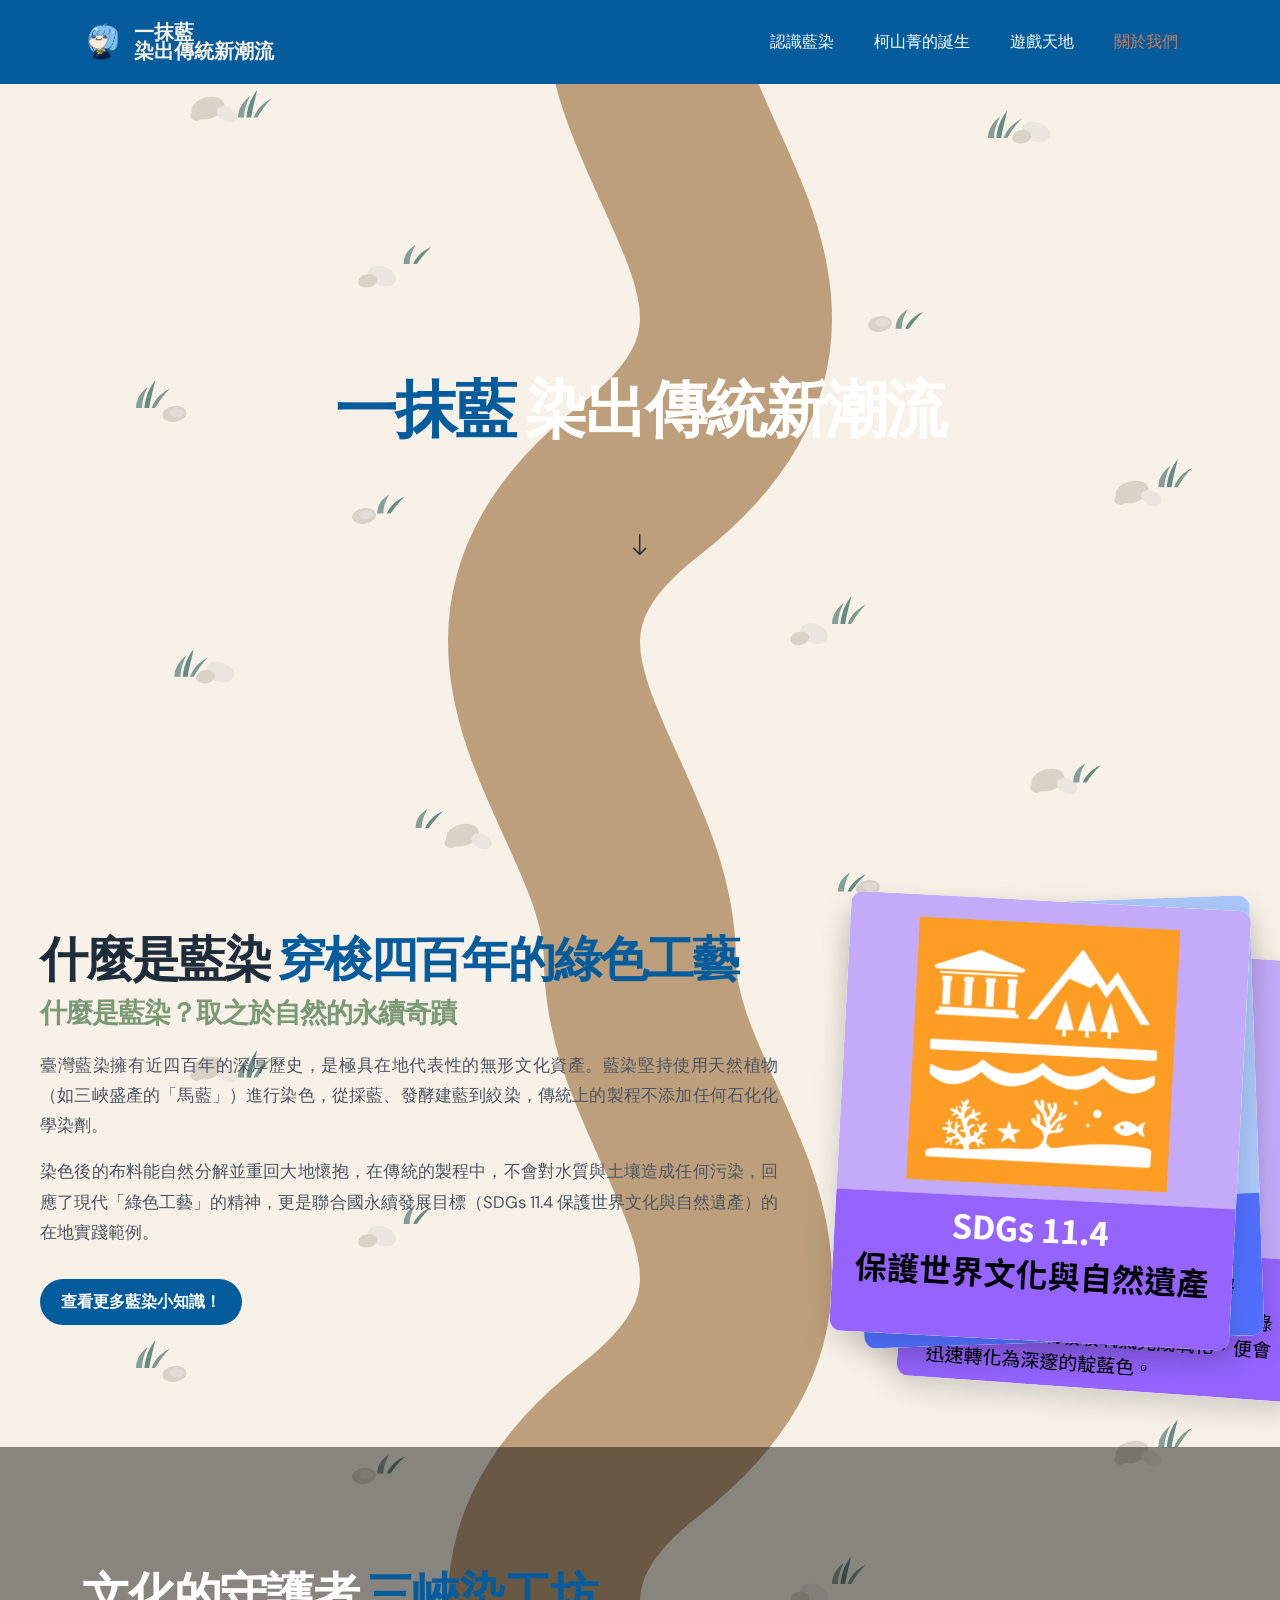
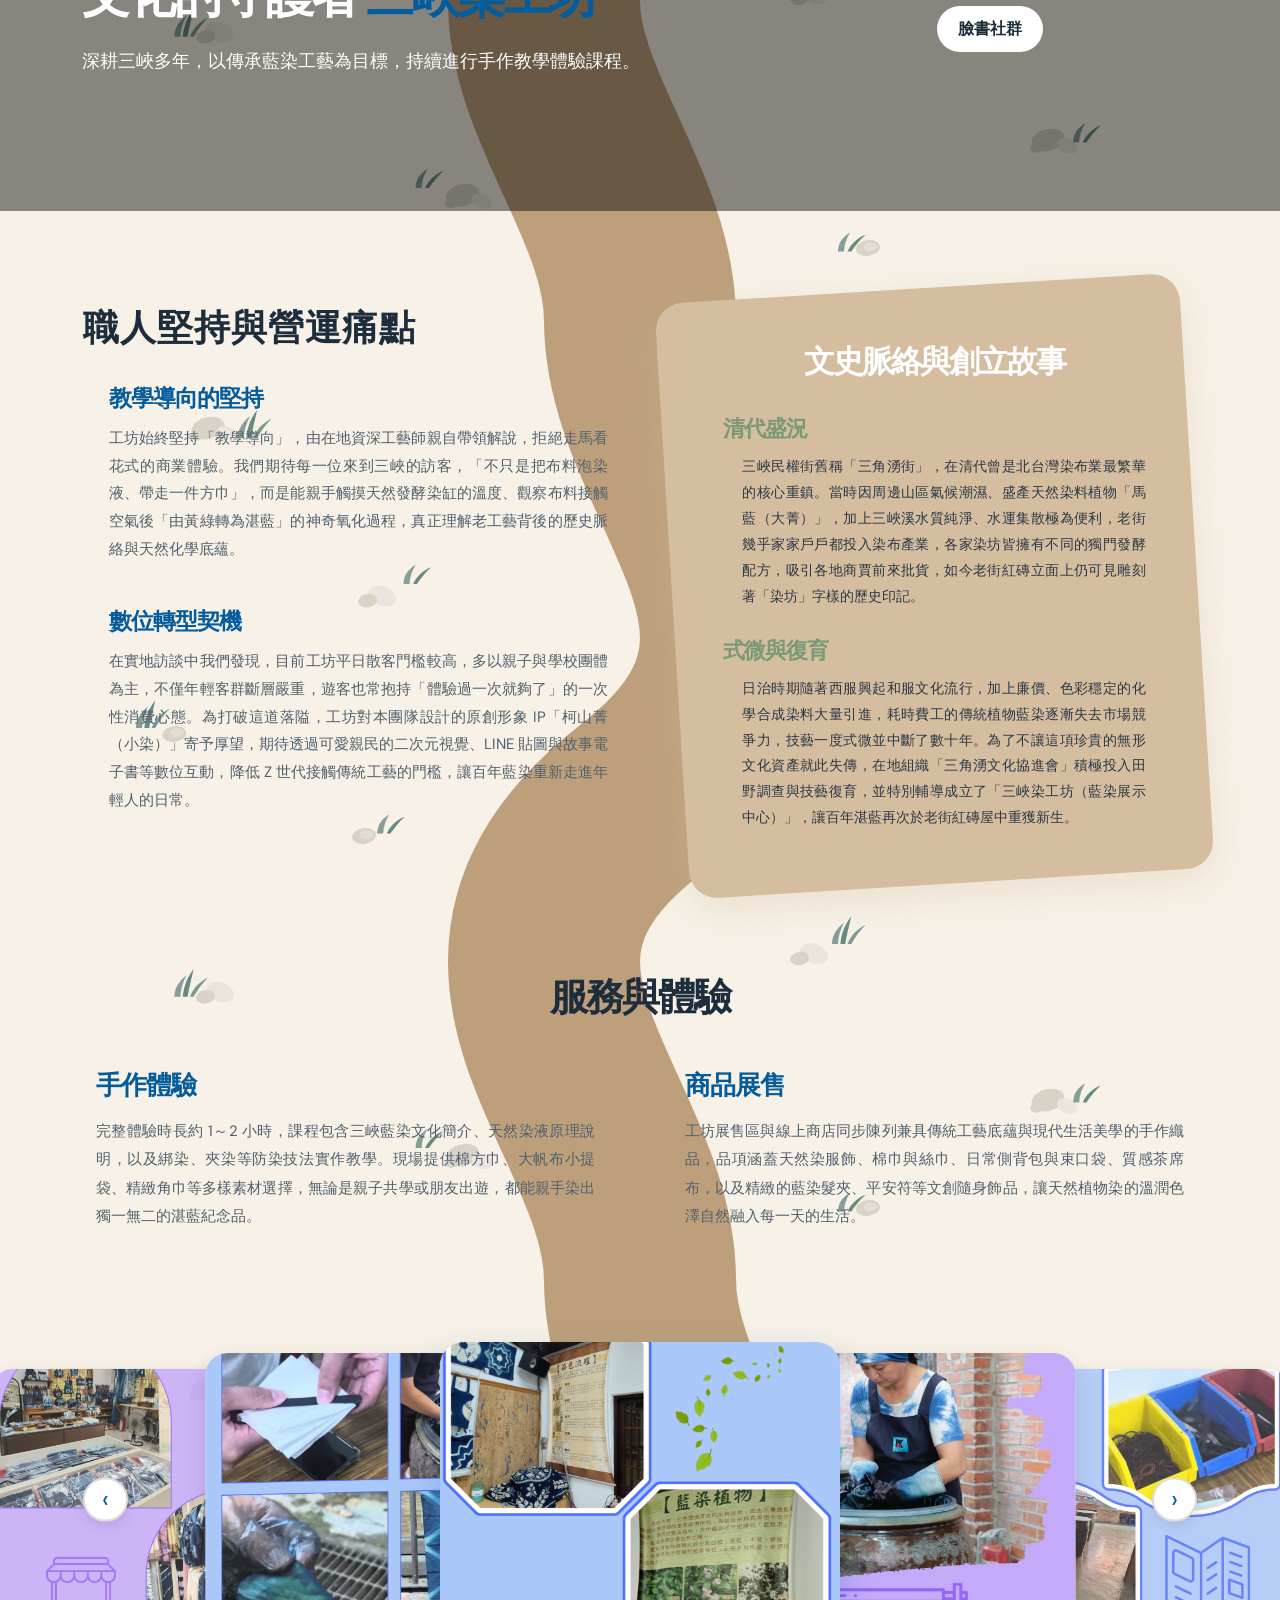
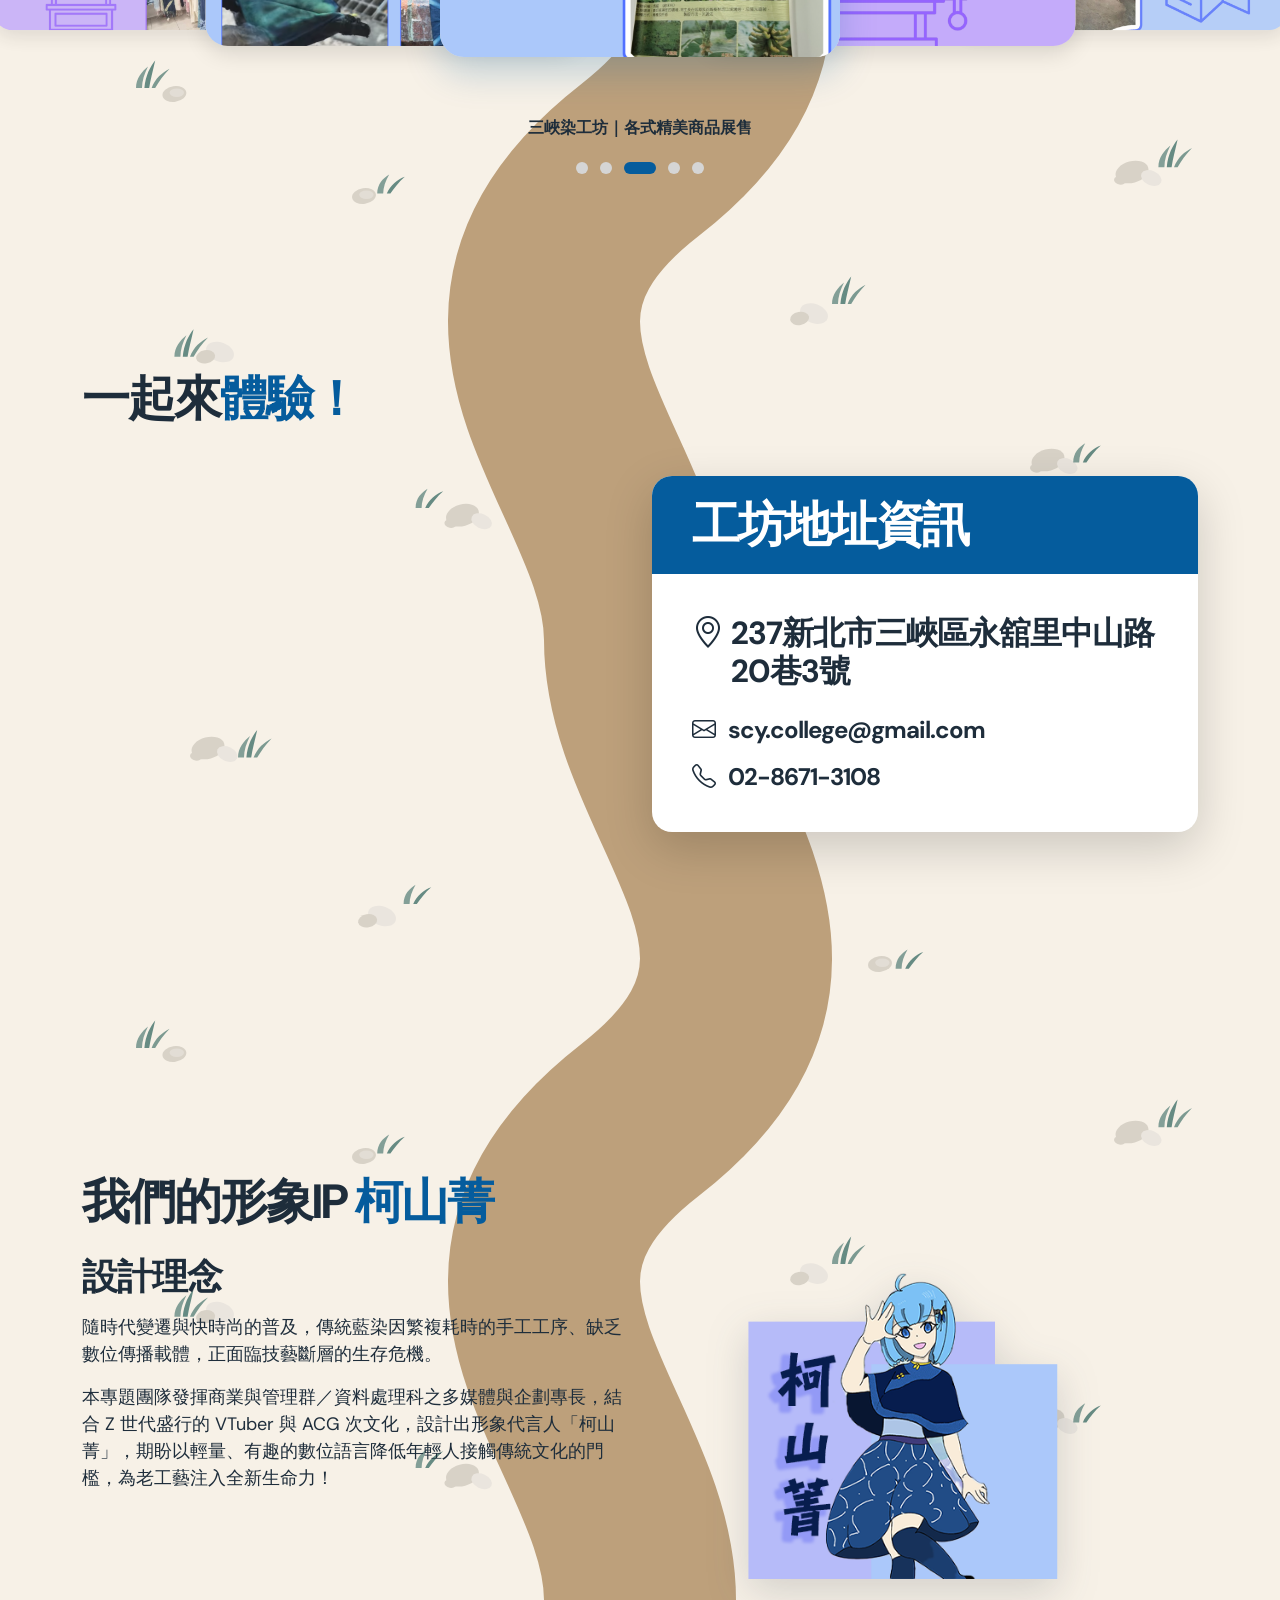
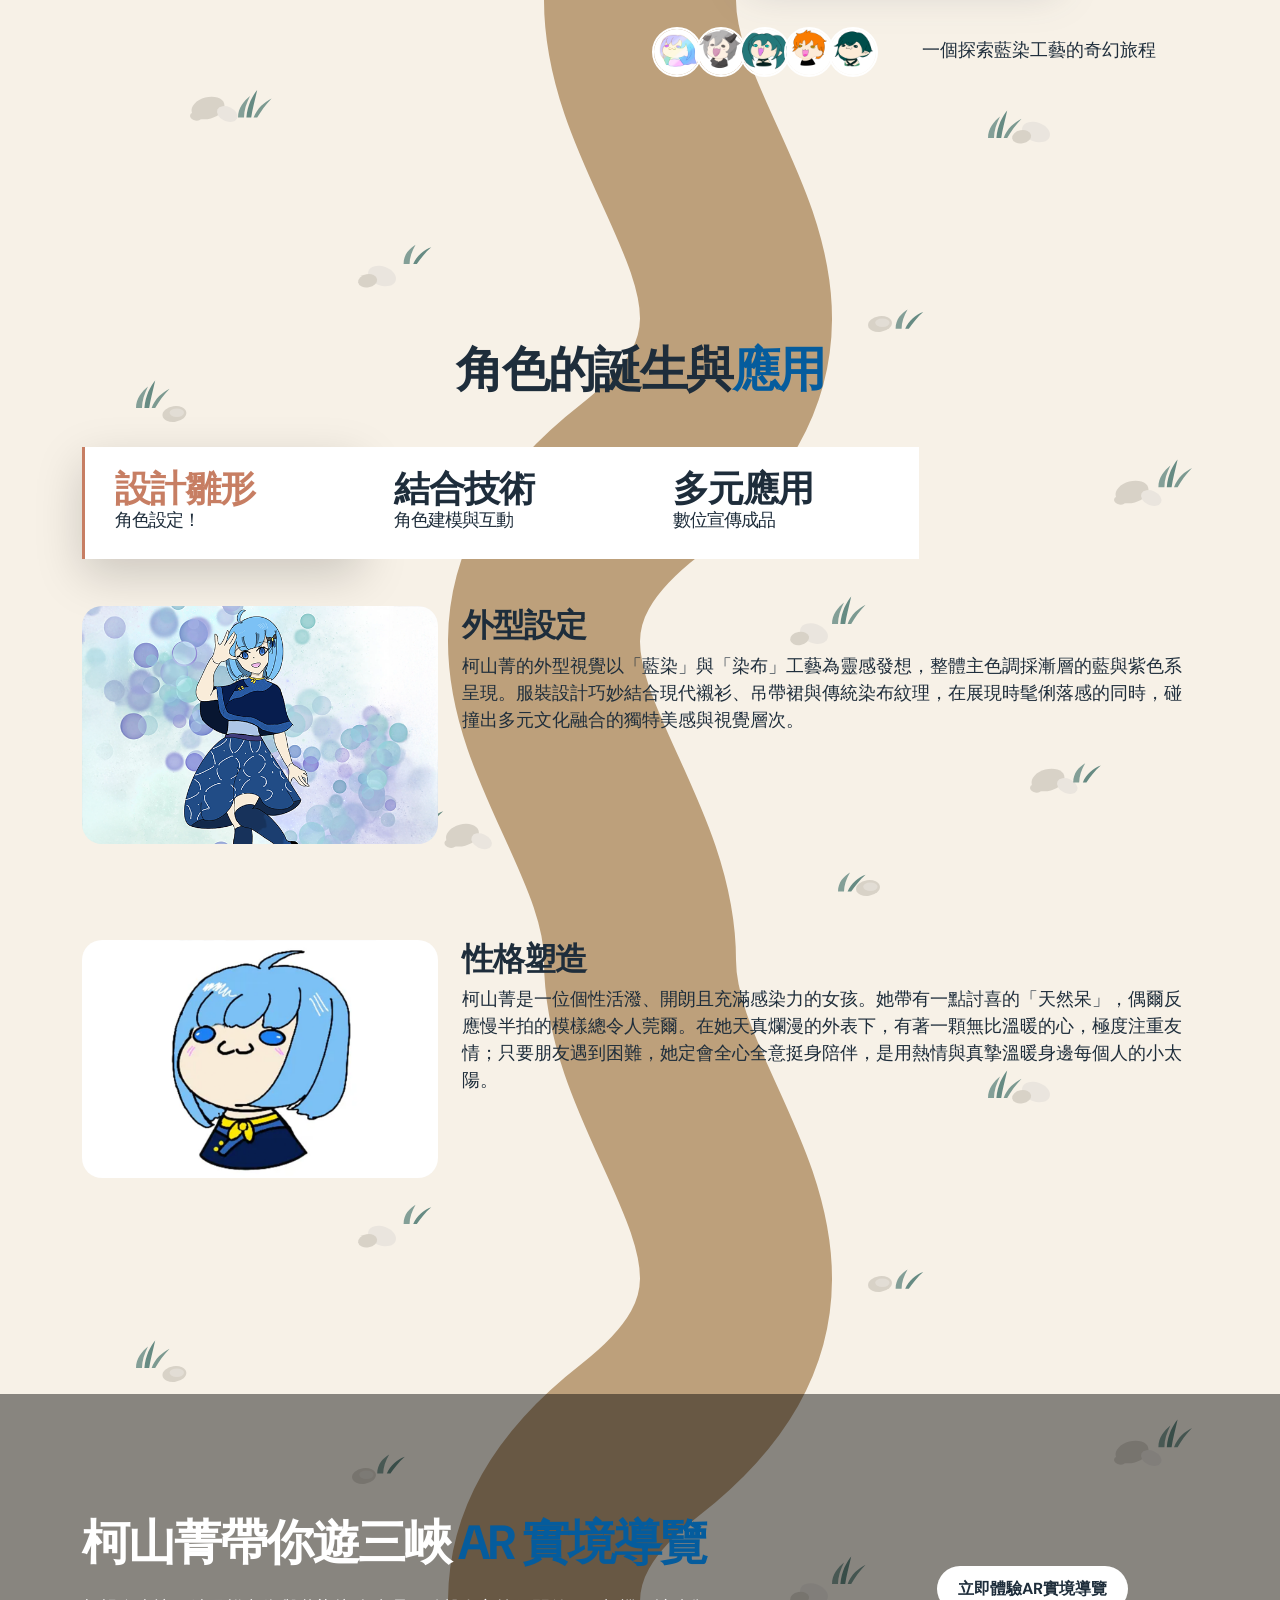
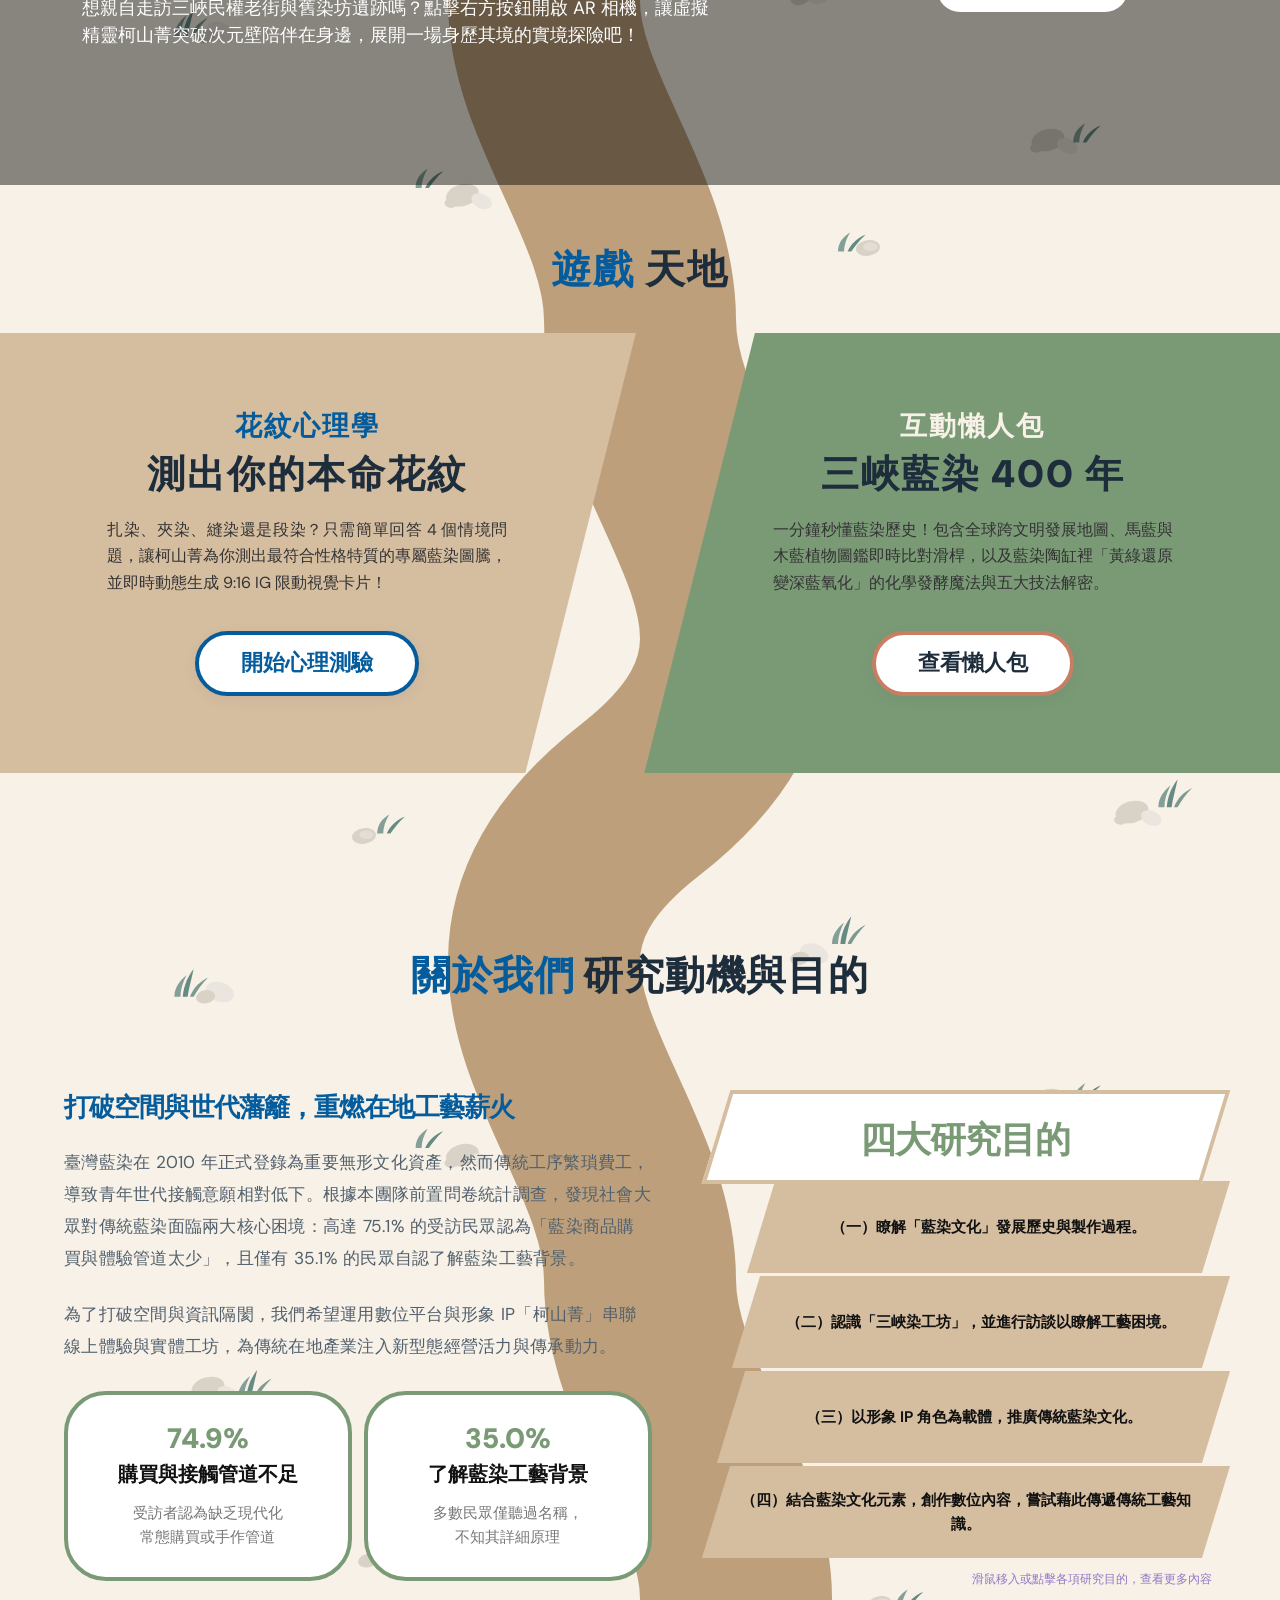
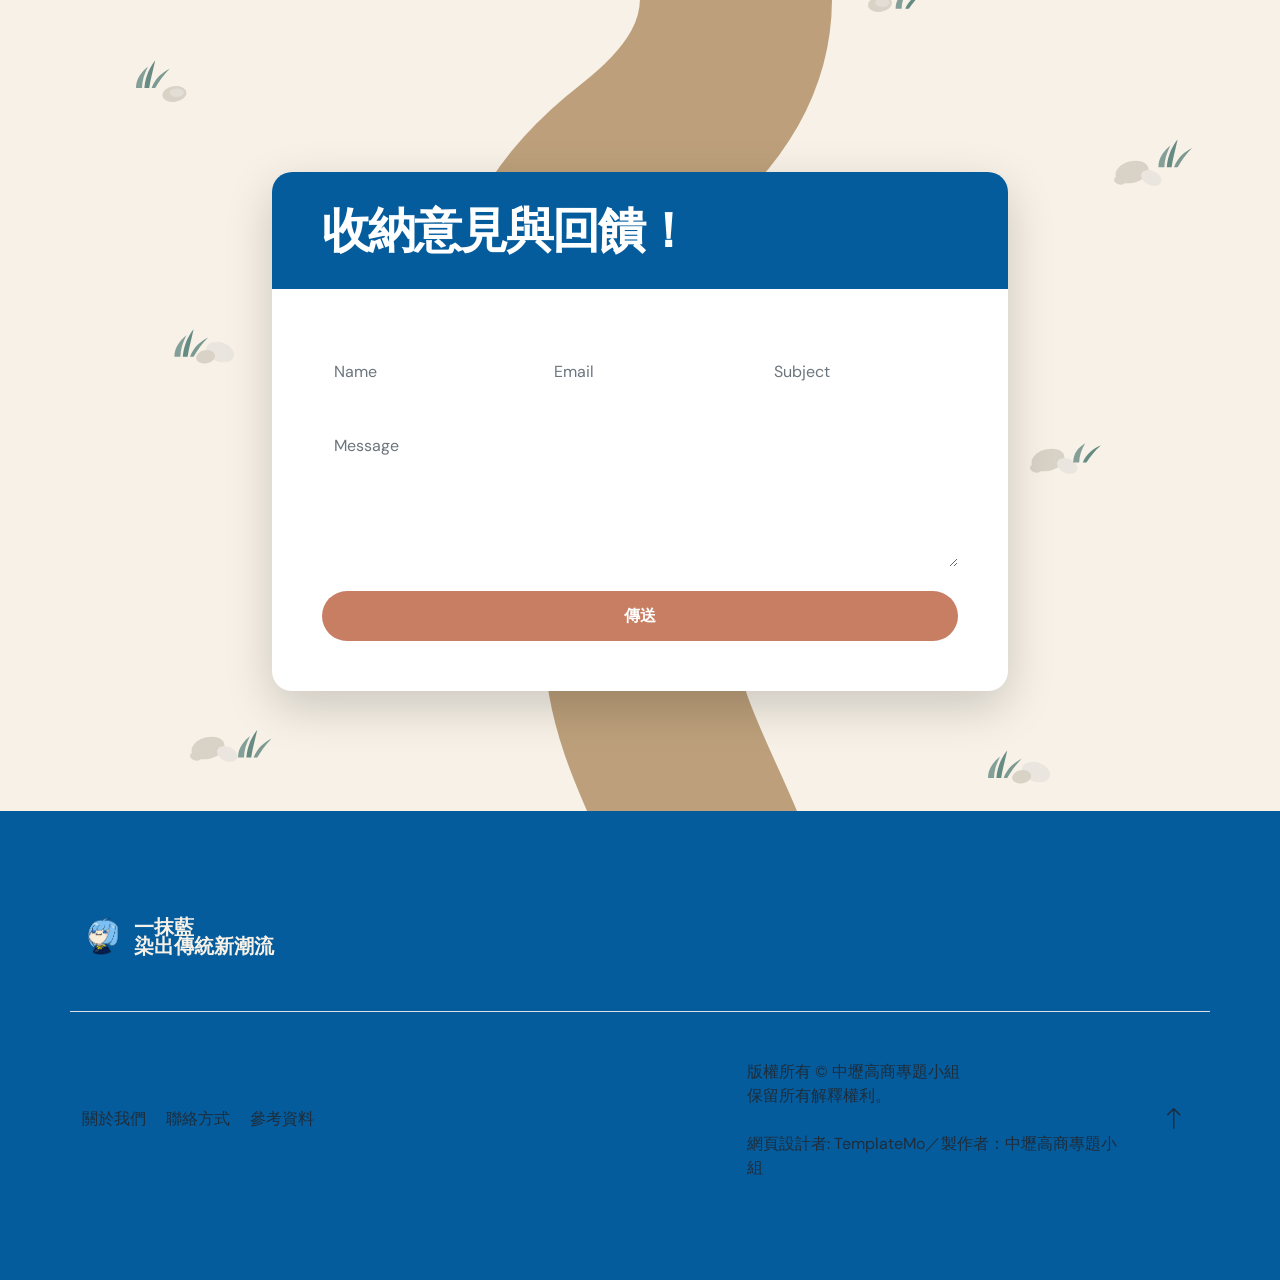
==== commit b7e69f6d: "feat: 重新改寫三峽染工坊介紹區段版面配置，優化寬螢幕自適應與透明小路背景" ====
--- a/index.html
+++ b/index.html
@@ -724,409 +724,7 @@
         border: none !important;
         border-bottom: none !important;
       }
-          /* ==========================================================================
-         工坊介紹區段專屬樣式 (Sanxia Dye Workshop Section)
-         ========================================================================== */
-      #sanxia-dye-section {
-        position: relative;
-        width: 100%;
-        min-height: 100vh;
-        font-family: var(--body-font-family);
-        color: #333333;
-        overflow-x: hidden;
-        padding: 80px 0 100px 0;
-        box-sizing: border-box;
-      }
-
-      #sanxia-dye-section * {
-        box-sizing: border-box;
-      }
-
-      /* 主要內容限制寬度並置中 */
-      #sanxia-dye-section .section-container {
-        position: relative;
-        z-index: 2;
-        max-width: 1200px;
-        margin: 0 auto;
-        padding: 0 5%;
-      }
-
-      /* ================= 上半部區塊 ================= */
-      #sanxia-dye-section .upper-grid {
-        position: relative;
-        display: flex;
-        justify-content: space-between;
-        align-items: flex-start;
-        gap: 60px;
-        margin-bottom: 140px;
-      }
-
-      /* 左上區塊：職人堅持與營運痛點 (滑入動態初始狀態) */
-      #sanxia-dye-section .left-story {
-        position: relative;
-        z-index: 2;
-        flex: 1;
-        max-width: 500px;
-        padding-top: 20px;
-        opacity: 0;
-        transform: translateX(-60px);
-        transition: opacity 0.85s cubic-bezier(0.22, 1, 0.36, 1),
-                    transform 0.85s cubic-bezier(0.22, 1, 0.36, 1);
-        will-change: opacity, transform;
-      }
-
-      #sanxia-dye-section .main-title {
-        font-size: clamp(2rem, 3.2vw, 2.75rem);
-        font-weight: 900;
-        color: var(--theme-dark, #111111);
-        letter-spacing: 0.04em;
-        margin: 0 0 48px 0;
-        line-height: 1.25;
-      }
-
-      #sanxia-dye-section .sub-block {
-        margin-bottom: 42px;
-        padding-left: 24px;
-      }
-
-      #sanxia-dye-section .sub-title-blue {
-        font-size: clamp(1.35rem, 2vw, 1.65rem);
-        font-weight: 700;
-        color: var(--theme-purple, #7a9a76);
-        margin: 0 0 14px 0;
-        letter-spacing: 0.03em;
-      }
-
-      #sanxia-dye-section .body-text {
-        font-size: 1rem;
-        line-height: 1.75;
-        color: #3d3d3d;
-        margin: 0;
-        padding-left: 42px;
-        text-align: left;
-      }
-
-      /* 右上區塊：文史脈絡與創立故事 (滑入動態初始狀態，內部 .top-right-arc 隨之一同滑入) */
-      #sanxia-dye-section .right-history {
-        position: relative;
-        z-index: 2;
-        flex: 1;
-        max-width: 520px;
-        padding-top: 15px;
-        padding-left: 35px;
-        opacity: 0;
-        transform: translateX(60px);
-        transition: opacity 0.85s cubic-bezier(0.22, 1, 0.36, 1),
-                    transform 0.85s cubic-bezier(0.22, 1, 0.36, 1);
-        will-change: opacity, transform;
-      }
-
-      /* 上半部左右兩欄滾動進入視窗後的就位狀態 */
-      #sanxia-dye-section .left-story.is-visible,
-      #sanxia-dye-section .right-history.is-visible {
-        opacity: 1;
-        transform: translateX(0);
-      }
-
-      /* 藍底圓弧背景，使用 100vw 向右延伸超出螢幕 */
-      #sanxia-dye-section .top-right-arc {
-        position: absolute;
-        top: -115px;
-        left: -25px;
-        width: 100vw;
-        min-width: 750px;
-        height: 640px;
-        background-color: var(--color-indigo-navy, #055c9d);
-        border-bottom-left-radius: 360px 420px;
-        border-top-left-radius: 220px 300px;
-        z-index: -1;
-        pointer-events: none;
-      }
-
-      #sanxia-dye-section .arc-main-title {
-        font-size: clamp(2rem, 3.2vw, 2.75rem);
-        font-weight: 900;
-        color: var(--white-color, #ffffff);
-        letter-spacing: 0.04em;
-        margin: 0 0 32px 0;
-        line-height: 1.25;
-      }
-
-      #sanxia-dye-section .right-history .sub-block {
-        padding-left: 0;
-        margin-bottom: 38px;
-      }
-
-      #sanxia-dye-section .right-history .body-text {
-        padding-left: 52px;
-        color: #2c3545;
-      }
-
-      /* ================= 下半部區塊 ================= */
-      #sanxia-dye-section .lower-section {
-        position: relative;
-        z-index: 2;
-        width: 100%;
-      }
-
-      #sanxia-dye-section .center-title {
-        text-align: center;
-        font-size: clamp(2rem, 3.2vw, 2.75rem);
-        font-weight: 900;
-        color: var(--theme-dark, #111111);
-        letter-spacing: 0.05em;
-        margin: 0 0 60px 0;
-      }
-
-      #sanxia-dye-section .lower-grid {
-        display: flex;
-        justify-content: space-between;
-        align-items: center;
-        gap: 50px;
-      }
-
-      /* 左下文字區 */
-      #sanxia-dye-section .left-service {
-        flex: 1;
-        max-width: 500px;
-        padding-left: 45px;
-      }
-
-      #sanxia-dye-section .left-service .sub-block {
-        padding-left: 0;
-        margin-bottom: 44px;
-      }
-
-      #sanxia-dye-section .left-service .body-text {
-        padding-left: 0;
-      }
-
-      /* ================= 右下五張輪播區 ================= */
-      #sanxia-dye-section .right-carousel-wrapper {
-        flex: 1;
-        max-width: 540px;
-        display: flex;
-        flex-direction: column;
-        align-items: center;
-      }
-
-      /* 卡片堆疊舞台 */
-      #sanxia-dye-section .carousel-stage {
-        position: relative;
-        width: 100%;
-        height: 290px;
-        display: flex;
-        justify-content: center;
-        align-items: center;
-        margin-bottom: 16px;
-      }
-
-      /* 單張輪播卡片基礎樣式 */
-      #sanxia-dye-section .carousel-card {
-        position: absolute;
-        width: 240px;
-        height: 270px;
-        border-radius: 20px;
-        overflow: hidden;
-        transition: all 0.45s cubic-bezier(0.25, 0.8, 0.25, 1);
-        box-shadow: 0 10px 25px rgba(0, 0, 0, 0.12);
-        cursor: pointer;
-        background-color: #e2e8f0;
-        display: flex;
-        align-items: center;
-        justify-content: center;
-      }
-
-      #sanxia-dye-section .carousel-card img {
-        width: 100%;
-        height: 100%;
-        object-fit: cover;
-        display: block;
-      }
-
-      #sanxia-dye-section .carousel-card .placeholder-box {
-        width: 100%;
-        height: 100%;
-        display: flex;
-        flex-direction: column;
-        align-items: center;
-        justify-content: center;
-        color: rgba(255, 255, 255, 0.9);
-        font-weight: 700;
-        font-size: 1.1rem;
-        letter-spacing: 0.05em;
-      }
-
-      /* 五張卡片的相對位置狀態 */
-      #sanxia-dye-section .carousel-card[data-pos="0"] {
-        transform: translateX(0) scale(1);
-        z-index: 5;
-        filter: brightness(1);
-      }
-
-      #sanxia-dye-section .carousel-card[data-pos="-1"] {
-        transform: translateX(-75px) scale(0.9);
-        z-index: 4;
-        filter: brightness(0.92);
-      }
-
-      #sanxia-dye-section .carousel-card[data-pos="1"] {
-        transform: translateX(75px) scale(0.9);
-        z-index: 4;
-        filter: brightness(0.92);
-      }
-
-      #sanxia-dye-section .carousel-card[data-pos="-2"] {
-        transform: translateX(-140px) scale(0.8);
-        z-index: 3;
-        filter: brightness(0.85);
-      }
-
-      #sanxia-dye-section .carousel-card[data-pos="2"] {
-        transform: translateX(140px) scale(0.8);
-        z-index: 3;
-        filter: brightness(0.85);
-      }
-
-      /* 說明文字樣式與重設 */
-      #sanxia-dye-section .carousel-caption {
-        position: static !important;
-        right: auto !important;
-        bottom: auto !important;
-        left: auto !important;
-        width: 100% !important;
-        display: block !important;
-        text-align: center !important;
-        font-size: 0.95rem;
-        font-weight: 500;
-        color: #333333;
-        margin: 20px auto 5px auto !important;
-        padding: 0 !important;
-        min-height: 1.4em;
-        float: none !important;
-        transform: translateX(120px);
-      }
-
-      /* 輪播控制列 */
-      #sanxia-dye-section .carousel-controls {
-        width: 100%;
-        display: flex;
-        align-items: center;
-        justify-content: center;
-        gap: 14px;
-      }
-
-      #sanxia-dye-section .nav-btn {
-        width: 26px;
-        height: 26px;
-        border-radius: 50%;
-        border: 1px solid #d1d5db;
-        background-color: var(--white-color, #ffffff);
-        color: #4b5563;
-        font-size: 12px;
-        display: flex;
-        align-items: center;
-        justify-content: center;
-        cursor: pointer;
-        transition: all 0.2s ease;
-        padding: 0;
-      }
-
-      #sanxia-dye-section .nav-btn:hover {
-        background-color: #f3f4f6;
-        border-color: #9ca3af;
-        color: #111827;
-      }
-
-      #sanxia-dye-section .dots-group {
-        display: flex;
-        align-items: center;
-        gap: 10px;
-      }
-
-      #sanxia-dye-section .dot {
-        width: 11px;
-        height: 11px;
-        border-radius: 50%;
-        background-color: #d9d9d9;
-        border: none;
-        padding: 0;
-        cursor: pointer;
-        transition:
-          background-color 0.25s ease,
-          transform 0.25s ease;
-      }
-
-      #sanxia-dye-section .dot.active {
-        background-color: var(--color-indigo-navy, #055c9d);
-        transform: scale(1.1);
-      }
-
-      /* ================= RWD 響應式適配 ================= */
-      @media (max-width: 992px) {
-        #sanxia-dye-section .upper-grid,
-        #sanxia-dye-section .lower-grid {
-          flex-direction: column;
-          align-items: center;
-          gap: 60px;
-        }
-
-        #sanxia-dye-section .left-story,
-        #sanxia-dye-section .right-history,
-        #sanxia-dye-section .left-service,
-        #sanxia-dye-section .right-carousel-wrapper {
-          max-width: 100%;
-          width: 100%;
-          padding-left: 0;
-        }
-
-        #sanxia-dye-section .right-history {
-          padding: 40px 24px;
-        }
-
-        #sanxia-dye-section .top-right-arc {
-          top: 0;
-          left: -5vw;
-          width: 110vw;
-          height: 100%;
-          border-bottom-left-radius: 160px 140px;
-          border-top-left-radius: 160px 140px;
-        }
-
-        #sanxia-dye-section .sub-block,
-        #sanxia-dye-section .body-text,
-        #sanxia-dye-section .right-history .body-text {
-          padding-left: 0;
-        }
-
-        #sanxia-dye-section .upper-grid {
-          margin-bottom: 80px;
-        }
-
-        #sanxia-dye-section .carousel-caption {
-          transform: none;
-        }
-      }
-
-      @media (max-width: 576px) {
-        #sanxia-dye-section .carousel-card {
-          width: 190px;
-          height: 220px;
-        }
-        #sanxia-dye-section .carousel-card[data-pos="-1"] {
-          transform: translateX(-48px) scale(0.9);
-        }
-        #sanxia-dye-section .carousel-card[data-pos="1"] {
-          transform: translateX(48px) scale(0.9);
-        }
-        #sanxia-dye-section .carousel-card[data-pos="-2"] {
-          transform: translateX(-90px) scale(0.8);
-        }
-        #sanxia-dye-section .carousel-card[data-pos="2"] {
-          transform: translateX(90px) scale(0.8);
-        }
-      }
-    </style>
+          </style>
     <!--
 
 TemplateMo 575 Leadership Event
@@ -1397,283 +995,741 @@
       </section>
 
 
-            <!-- 工坊介紹區段開始 -->
-      <section id="sanxia-dye-section">
-        <div class="section-container">
-          <!-- 上半部：左右雙欄 -->
-          <div class="upper-grid">
-            <!-- 左上：職人堅持與營運痛點 -->
-            <div class="left-story">
-              <h2 class="main-title">職人堅持與營運痛點</h2>
-
-              <div class="sub-block">
-                <h3 class="sub-title-blue">教學導向的堅持</h3>
-                <p class="body-text">
-                  工坊透過教學式的手作體驗，堅持「不只是把布料泡泡染液、帶走一件方巾」，希望讓訪客真正理解背後的歷史與化學工藝底蘊。
+                  <!-- 工坊介紹區段開始 -->
+      <section id="sanxia-dye-section" class="workshop-section">
+        <style>
+          /* =====================================
+             三峽染工坊介紹｜獨立區段樣式
+          ===================================== */
+          .workshop-section {
+            --ws-blue: #055c9d;
+            --ws-beige: #d5bda0;
+            --ws-green: #7a9a76;
+            --ws-black: #1E2D3B;
+            --ws-gray: #52606D;
+            --ws-light: #f8f7f4;
+
+            width: 100%;
+            padding: clamp(45px, 6vw, 95px) clamp(20px, 4vw, 80px);
+            background: transparent !important;
+            background-color: transparent !important;
+            background-image: none !important;
+            color: var(--ws-black);
+            font-family: var(--body-font-family, "Noto Sans TC", "Microsoft JhengHei", sans-serif);
+            box-sizing: border-box;
+            overflow: hidden;
+            position: relative;
+          }
+
+          .workshop-section * {
+            box-sizing: border-box;
+          }
+
+          /* 內容寬度自適應寬螢幕，隨螢幕延展，避免兩側過度留白 */
+          .ws-container {
+            width: 100%;
+            max-width: min(92vw, 1750px);
+            margin: 0 auto;
+            padding: 0 clamp(16px, 2.5vw, 40px);
+          }
+
+          @media (min-width: 1800px) {
+            .ws-container {
+              max-width: min(90vw, 2100px);
+            }
+          }
+
+          /* =====================================
+             上半部：左右雙欄
+          ===================================== */
+          .ws-top {
+            display: grid;
+            grid-template-columns: 1fr 1fr;
+            gap: clamp(30px, 5vw, 90px);
+            align-items: stretch;
+          }
+
+          /* 左側：職人堅持與營運痛點 */
+          .ws-left {
+            padding: 15px 0 25px;
+            min-width: 0;
+          }
+
+          .ws-main-title {
+            font-size: clamp(28px, 2.8vw, 44px);
+            line-height: 1.4;
+            font-weight: 900;
+            color: var(--ws-black);
+            margin: 0 0 clamp(24px, 2.5vw, 36px);
+            letter-spacing: 1px;
+          }
+
+          .ws-topic {
+            margin-bottom: clamp(28px, 3.5vw, 48px);
+            padding-left: clamp(12px, 2vw, 28px);
+          }
+
+          .ws-topic h3 {
+            font-size: clamp(21px, 1.8vw, 30px);
+            color: var(--ws-blue);
+            font-weight: 800;
+            margin: 0 0 12px;
+          }
+
+          .ws-topic p {
+            font-size: clamp(15px, 1.1vw, 18px);
+            line-height: 1.85;
+            color: var(--ws-gray);
+            margin: 0;
+            text-align: justify;
+          }
+
+          /* =====================================
+             右側：文史脈絡與創立故事
+          ===================================== */
+          .ws-history {
+            position: relative;
+            isolation: isolate;
+            padding: clamp(35px, 4vw, 65px);
+            min-width: 0;
+            display: flex;
+            flex-direction: column;
+            justify-content: center;
+          }
+
+          .ws-history::before {
+            content: "";
+            position: absolute;
+            inset: 0;
+            background: var(--ws-beige);
+            border-radius: 28px;
+            transform: rotate(-3.5deg);
+            z-index: -1;
+            box-shadow: 0 12px 35px rgba(213, 189, 160, 0.3);
+          }
+
+          .ws-history-title {
+            color: #ffffff;
+            font-size: clamp(25px, 2.4vw, 38px);
+            font-weight: 900;
+            text-align: center;
+            margin: 0 0 clamp(20px, 2.5vw, 32px);
+            line-height: 1.4;
+          }
+
+          .ws-history-block {
+            margin-bottom: 28px;
+          }
+
+          .ws-history-block:last-child {
+            margin-bottom: 0;
+          }
+
+          .ws-history-block h3 {
+            color: var(--ws-green);
+            font-size: clamp(20px, 1.7vw, 28px);
+            font-weight: 800;
+            margin: 0 0 12px;
+          }
+
+          .ws-history-block p {
+            color: #2b3844;
+            font-size: clamp(14px, 1.05vw, 17px);
+            line-height: 1.85;
+            margin: 0 0 0 clamp(10px, 1.5vw, 20px);
+            text-align: justify;
+          }
+
+          /* =====================================
+             下半部：服務與體驗
+          ===================================== */
+          .ws-bottom {
+            margin-top: clamp(60px, 7vw, 110px);
+          }
+
+          .ws-bottom-title {
+            text-align: center;
+            font-size: clamp(30px, 3vw, 44px);
+            font-weight: 900;
+            color: var(--ws-black);
+            margin: 0 0 clamp(35px, 4vw, 65px);
+          }
+
+          /* 服務介紹雙欄 */
+          .ws-service-grid {
+            display: grid;
+            grid-template-columns: 1fr 1fr;
+            gap: clamp(30px, 5vw, 95px);
+          }
+
+          .ws-service-card {
+            padding: 0 clamp(4px, 1vw, 16px);
+          }
+
+          .ws-service-card h3 {
+            color: var(--ws-blue);
+            font-size: clamp(22px, 2vw, 30px);
+            font-weight: 800;
+            margin: 0 0 15px;
+          }
+
+          .ws-service-card p {
+            color: var(--ws-gray);
+            font-size: clamp(15px, 1.1vw, 18px);
+            line-height: 1.9;
+            margin: 0;
+            text-align: justify;
+          }
+
+          /* =====================================
+             五張圖片輪播（寬螢幕自適應）
+          ===================================== */
+          .ws-carousel-area {
+            margin-top: clamp(45px, 6vw, 85px);
+            width: 100%;
+          }
+
+          .ws-carousel {
+            position: relative;
+            width: 100%;
+            max-width: min(88vw, 1380px);
+            height: clamp(300px, 30vw, 490px);
+            margin: 0 auto;
+          }
+
+          @media (min-width: 1800px) {
+            .ws-carousel {
+              max-width: 1560px;
+              height: 540px;
+            }
+          }
+
+          .ws-track {
+            position: relative;
+            width: 100%;
+            height: 100%;
+          }
+
+          /* 圖片卡片 */
+          .ws-slide {
+            position: absolute;
+            width: 36%;
+            height: 82%;
+            left: 32%;
+            top: 9%;
+            border-radius: 24px;
+            overflow: hidden;
+            background: #e9e5df;
+            box-shadow: 0 8px 24px rgba(0, 0, 0, 0.12);
+            transition:
+              transform .55s cubic-bezier(0.25, 1, 0.5, 1),
+              opacity .55s ease,
+              box-shadow .55s ease;
+            opacity: 0;
+            pointer-events: none;
+            cursor: pointer;
+          }
+
+          .ws-slide img {
+            width: 100%;
+            height: 100%;
+            object-fit: cover;
+            display: block;
+          }
+
+          /* 五張圖片排列 */
+          .ws-slide[data-position="0"] {
+            transform: translateX(-120%) scale(.83);
+            z-index: 1;
+            opacity: .85;
+            pointer-events: auto;
+          }
+
+          .ws-slide[data-position="1"] {
+            transform: translateX(-62%) scale(.93);
+            z-index: 2;
+            opacity: 1;
+            pointer-events: auto;
+          }
+
+          .ws-slide[data-position="2"] {
+            transform: translateX(0) scale(1);
+            z-index: 5;
+            opacity: 1;
+            pointer-events: auto;
+            box-shadow: 0 16px 36px rgba(5, 92, 157, 0.22);
+          }
+
+          .ws-slide[data-position="3"] {
+            transform: translateX(62%) scale(.93);
+            z-index: 2;
+            opacity: 1;
+            pointer-events: auto;
+          }
+
+          .ws-slide[data-position="4"] {
+            transform: translateX(120%) scale(.83);
+            z-index: 1;
+            opacity: .85;
+            pointer-events: auto;
+          }
+
+          /* 左右控制按鈕 */
+          .ws-arrow {
+            position: absolute;
+            top: 50%;
+            transform: translateY(-50%);
+            width: clamp(42px, 3.5vw, 54px);
+            height: clamp(42px, 3.5vw, 54px);
+            border: 2px solid #dddddd;
+            border-radius: 50%;
+            background: #ffffff;
+            color: var(--ws-blue);
+            font-size: clamp(24px, 2vw, 32px);
+            cursor: pointer;
+            z-index: 10;
+            display: flex;
+            align-items: center;
+            justify-content: center;
+            box-shadow: 0 4px 14px rgba(0, 0, 0, 0.1);
+            transition: all 0.3s ease;
+          }
+
+          .ws-arrow:hover {
+            background: var(--ws-blue);
+            color: #ffffff;
+            border-color: var(--ws-blue);
+            transform: translateY(-50%) scale(1.08);
+          }
+
+          .ws-prev {
+            left: 0;
+          }
+
+          .ws-next {
+            right: 0;
+          }
+
+          /* 圖片說明 */
+          .ws-caption {
+            text-align: center;
+            margin: 22px auto 0;
+            color: var(--ws-black);
+            font-size: clamp(16px, 1.2vw, 19px);
+            font-weight: 600;
+            line-height: 1.7;
+            min-height: 32px;
+          }
+
+          /* 輪播圓點 */
+          .ws-dots {
+            display: flex;
+            justify-content: center;
+            gap: 12px;
+            margin-top: 16px;
+          }
+
+          .ws-dot {
+            width: 12px;
+            height: 12px;
+            border: none;
+            padding: 0;
+            border-radius: 50%;
+            background: #d5d5d5;
+            cursor: pointer;
+            transition: all 0.3s ease;
+          }
+
+          .ws-dot.active {
+            width: 32px;
+            border-radius: 10px;
+            background: var(--ws-blue);
+          }
+
+          /* =====================================
+             平板：改為上下排列
+          ===================================== */
+          @media (max-width: 900px) {
+            .ws-top {
+              grid-template-columns: 1fr;
+              gap: 35px;
+            }
+
+            .ws-left {
+              padding: 10px 5px;
+            }
+
+            .ws-history {
+              padding: 45px 7%;
+              min-height: 380px;
+            }
+
+            .ws-history::before {
+              transform: rotate(-2deg);
+            }
+
+            .ws-service-grid {
+              gap: 35px;
+            }
+
+            .ws-carousel {
+              max-width: 780px;
+              height: 320px;
+            }
+
+            .ws-slide {
+              width: 44%;
+              left: 28%;
+            }
+          }
+
+          /* =====================================
+             手機：單欄響應式
+          ===================================== */
+          @media (max-width: 550px) {
+            .workshop-section {
+              padding: 35px 16px 50px;
+            }
+
+            .ws-main-title {
+              font-size: 28px;
+              margin-bottom: 22px;
+            }
+
+            .ws-topic {
+              padding-left: 8px;
+              margin-bottom: 28px;
+            }
+
+            .ws-topic h3 {
+              font-size: 21px;
+            }
+
+            .ws-topic p {
+              font-size: 15px;
+            }
+
+            .ws-history {
+              padding: 35px 22px;
+              min-height: auto;
+            }
+
+            .ws-history-title {
+              font-size: 24px;
+              margin-bottom: 22px;
+            }
+
+            .ws-history-block h3 {
+              font-size: 21px;
+            }
+
+            .ws-history-block p {
+              font-size: 14px;
+              margin-left: 8px;
+            }
+
+            .ws-bottom {
+              margin-top: 50px;
+            }
+
+            .ws-bottom-title {
+              font-size: 28px;
+              margin-bottom: 26px;
+            }
+
+            .ws-service-grid {
+              grid-template-columns: 1fr;
+              gap: 28px;
+            }
+
+            .ws-service-card {
+              padding: 0 4px;
+            }
+
+            .ws-service-card h3 {
+              font-size: 22px;
+            }
+
+            .ws-service-card p {
+              font-size: 15px;
+            }
+
+            .ws-carousel-area {
+              margin-top: 36px;
+            }
+
+            .ws-carousel {
+              height: 250px;
+            }
+
+            .ws-slide {
+              width: 54%;
+              left: 23%;
+              height: 76%;
+              top: 12%;
+              border-radius: 16px;
+            }
+
+            .ws-slide[data-position="0"] {
+              transform: translateX(-82%) scale(.78);
+            }
+
+            .ws-slide[data-position="1"] {
+              transform: translateX(-46%) scale(.9);
+            }
+
+            .ws-slide[data-position="3"] {
+              transform: translateX(46%) scale(.9);
+            }
+
+            .ws-slide[data-position="4"] {
+              transform: translateX(82%) scale(.78);
+            }
+
+            .ws-arrow {
+              width: 36px;
+              height: 36px;
+              font-size: 20px;
+            }
+
+            .ws-caption {
+              font-size: 14.5px;
+            }
+          }
+
+          /* 尊重使用者的減少動態設定 */
+          @media (prefers-reduced-motion: reduce) {
+            .ws-slide,
+            .ws-arrow,
+            .ws-dot {
+              transition: none;
+            }
+          }
+        </style>
+
+        <div class="ws-container">
+          <!-- =================================
+               第一區：職人堅持與文史脈絡
+          ================================== -->
+          <div class="ws-top">
+            <!-- 左側：職人堅持與營運痛點 -->
+            <div class="ws-left">
+              <h2 class="ws-main-title">職人堅持與營運痛點</h2>
+
+              <div class="ws-topic">
+                <h3>教學導向的堅持</h3>
+                <p>
+                  工坊始終堅持「教學導向」，由在地資深工藝師親自帶領解說，拒絕走馬看花式的商業體驗。我們期待每一位來到三峽的訪客，「不只是把布料泡染液、帶走一件方巾」，而是能親手觸摸天然發酵染缸的溫度、觀察布料接觸空氣後「由黃綠轉為湛藍」的神奇氧化過程，真正理解老工藝背後的歷史脈絡與天然化學底蘊。
                 </p>
               </div>
 
-              <div class="sub-block">
-                <h3 class="sub-title-blue">數位轉型契機</h3>
-                <p class="body-text">
-                  面對年輕客群斷層與「一次性消費」困境，在訪談當中對本組的形象IP寄予期待，期望能透過數位互動降低年輕人接觸傳統工藝的門檻。
+              <div class="ws-topic">
+                <h3>數位轉型契機</h3>
+                <p>
+                  在實地訪談中我們發現，目前工坊平日散客門檻較高，多以親子與學校團體為主，不僅年輕客群斷層嚴重，遊客也常抱持「體驗過一次就夠了」的一次性消費心態。為打破這道落隘，工坊對本團隊設計的原創形象 IP「柯山菁（小染）」寄予厚望，期待透過可愛親民的二次元視覺、LINE 貼圖與故事電子書等數位互動，降低 Z 世代接觸傳統工藝的門檻，讓百年藍染重新走進年輕人的日常。
                 </p>
               </div>
             </div>
 
-            <!-- 右上：文史脈絡與創立故事 -->
-            <div class="right-history">
-              <!-- 藍底圓弧直接放在此區塊內作為背景，並向右超出螢幕 -->
-              <div class="top-right-arc" aria-hidden="true"></div>
-
-              <h2 class="arc-main-title">文史脈絡與創立故事</h2>
-
-              <div class="sub-block">
-                <h3 class="sub-title-blue">清代盛況</h3>
-                <p class="body-text">
-                  三峽民權街舊稱「三角湧街」，因山區盛產馬藍（大菁）且水利便利，清代幾乎家家戶戶參與染布，各坊皆有獨門配方。
+            <!-- 右側：文史脈絡與創立故事 -->
+            <div class="ws-history">
+              <h2 class="ws-history-title">文史脈絡與創立故事</h2>
+
+              <div class="ws-history-block">
+                <h3>清代盛況</h3>
+                <p>
+                  三峽民權街舊稱「三角湧街」，在清代曾是北台灣染布業最繁華的核心重鎮。當時因周邊山區氣候潮濕、盛產天然染料植物「馬藍（大菁）」，加上三峽溪水質純淨、水運集散極為便利，老街幾乎家家戶戶都投入染布產業，各家染坊皆擁有不同的獨門發酵配方，吸引各地商賈前來批貨，如今老街紅磚立面上仍可見雕刻著「染坊」字樣的歷史印記。
                 </p>
               </div>
 
-              <div class="sub-block">
-                <h3 class="sub-title-blue">式微與復育</h3>
-                <p class="body-text">
-                  日治時期受西服與化學染劑衝擊而中斷數十年，直到在地組織「三角湧文化協進會」為保存無形文化資產，輔導成立了「三峽染工坊（藍染展示中心）」。
+              <div class="ws-history-block">
+                <h3>式微與復育</h3>
+                <p>
+                  日治時期隨著西服興起和服文化流行，加上廉價、色彩穩定的化學合成染料大量引進，耗時費工的傳統植物藍染逐漸失去市場競爭力，技藝一度式微並中斷了數十年。為了不讓這項珍貴的無形文化資產就此失傳，在地組織「三角湧文化協進會」積極投入田野調查與技藝復育，並特別輔導成立了「三峽染工坊（藍染展示中心）」，讓百年湛藍再次於老街紅磚屋中重獲新生。
                 </p>
               </div>
             </div>
           </div>
 
-          <!-- 下半部：服務與體驗 -->
-          <div class="lower-section">
-            <h2 class="center-title">服務與體驗</h2>
-
-            <div class="lower-grid">
-              <!-- 左下：文字介紹 -->
-              <div class="left-service">
-                <div class="sub-block">
-                  <h3 class="sub-title-blue">手作體驗</h3>
-                  <p class="body-text">
-                    體驗時長約 1~2
-                    小時，含簡介、技法教學與實作，，品項包含大方巾、帆布小提袋、精緻角巾等各類小物。
-                  </p>
-                </div>
-
-                <div class="sub-block">
-                  <h3 class="sub-title-blue">商品展售</h3>
-                  <p class="body-text">
-                    涵蓋棉/絲巾、側背包/束口袋、茶席布、髮夾與平安符等生活工藝品
-                  </p>
-                </div>
+          <!-- =================================
+               第二區：服務與體驗
+          ================================== -->
+          <div class="ws-bottom">
+            <h2 class="ws-bottom-title">服務與體驗</h2>
+
+            <div class="ws-service-grid">
+              <div class="ws-service-card">
+                <h3>手作體驗</h3>
+                <p>
+                  完整體驗時長約 1～2 小時，課程包含三峽藍染文化簡介、天然染液原理說明，以及綁染、夾染等防染技法實作教學。現場提供棉方巾、大帆布小提袋、精緻角巾等多樣素材選擇，無論是親子共學或朋友出遊，都能親手染出獨一無二的湛藍紀念品。
+                </p>
               </div>
 
-              <!-- 右下：五張堆疊輪播圖片區 -->
-              <div class="right-carousel-wrapper">
-                <div class="carousel-stage" id="sanxia-carousel-stage">
-                  <div
-                    class="carousel-card"
-                    data-index="0"
-                    data-caption="親切的專業老師指導"
-                  >
-                    <div class="placeholder-box"></div>
-                    <img
-                      src="images/teacher_card.png"
-                      alt="親切的專業老師指導"
-                    />
+              <div class="ws-service-card">
+                <h3>商品展售</h3>
+                <p>
+                  工坊展售區與線上商店同步陳列兼具傳統工藝底蘊與現代生活美學的手作織品，品項涵蓋天然染服飾、棉巾與絲巾、日常側背包與束口袋、質感茶席布，以及精緻的藍染髮夾、平安符等文創隨身飾品，讓天然植物染的溫潤色澤自然融入每一天的生活。
+                </p>
+              </div>
+            </div>
+
+            <!-- =================================
+                 第三區：五張圖片輪播
+            ================================== -->
+            <div class="ws-carousel-area">
+              <div class="ws-carousel">
+                <!-- 左箭頭 -->
+                <button class="ws-arrow ws-prev" type="button" aria-label="上一張">‹</button>
+
+                <!-- 五張圖片 -->
+                <div class="ws-track">
+                  <!-- 圖片一 -->
+                  <div class="ws-slide" data-index="0">
+                    <img src="images/teacher_card.png" onerror="this.onerror=null; this.src='images/workshop-01.jpg';" alt="三峽染工坊｜親切專業老師指導" />
                   </div>
 
-                  <div
-                    class="carousel-card"
-                    data-index="1"
-                    data-caption="多樣藍染花紋工具"
-                  >
-                    <div class="placeholder-box"></div>
-                    <img src="images/tools_card.png" alt="多樣藍染花紋工具" />
+                  <!-- 圖片二 -->
+                  <div class="ws-slide" data-index="1">
+                    <img src="images/tools_card.png" onerror="this.onerror=null; this.src='images/workshop-02.jpg';" alt="三峽染工坊｜多樣藍染花紋工具" />
                   </div>
 
-                  <div
-                    class="carousel-card"
-                    data-index="2"
-                    data-caption="各式精美商品展售"
-                  >
-                    <div class="placeholder-box"></div>
-                    <img
-                      src="images/products_card.png"
-                      alt="各式精美商品展售"
-                    />
+                  <!-- 圖片三 -->
+                  <div class="ws-slide" data-index="2">
+                    <img src="images/products_card.png" onerror="this.onerror=null; this.src='images/workshop-03.jpg';" alt="三峽染工坊｜各式精美商品展售" />
                   </div>
 
-                  <div
-                    class="carousel-card"
-                    data-index="3"
-                    data-caption="教學式體驗"
-                  >
-                    <div class="placeholder-box"></div>
-                    <img src="images/Handmade_card.png" alt="教學式體驗" />
+                  <!-- 圖片四 -->
+                  <div class="ws-slide" data-index="3">
+                    <img src="images/Handmade_card.png" onerror="this.onerror=null; this.src='images/workshop-04.jpg';" alt="三峽染工坊｜教學式手作體驗" />
                   </div>
 
-                  <div
-                    class="carousel-card"
-                    data-index="4"
-                    data-caption="藍染歷史與植物介紹"
-                  >
-                    <div class="placeholder-box"></div>
-                    <img
-                      src="images/Introduction_card.png"
-                      alt="藍染歷史與植物介紹"
-                    />
+                  <!-- 圖片五 -->
+                  <div class="ws-slide" data-index="4">
+                    <img src="images/Introduction_card.png" onerror="this.onerror=null; this.src='images/workshop-05.jpg';" alt="三峽染工坊｜藍染歷史與植物介紹" />
                   </div>
                 </div>
 
-                <!-- 動態說明文字（改用 div 避免被外部 p 標籤樣式干擾） -->
-                <div class="carousel-caption" id="sanxia-carousel-caption">
-                  說明文字
-                </div>
-
-                <!-- 控制按鈕與圓點 -->
-                <div class="carousel-controls">
-                  <button
-                    type="button"
-                    class="nav-btn"
-                    id="sanxia-prev-btn"
-                    aria-label="上一張"
-                  >
-                    &lt;
-                  </button>
-                  <div class="dots-group" id="sanxia-dots-group">
-                    <button
-                      type="button"
-                      class="dot"
-                      data-target="0"
-                      aria-label="第 1 張"
-                    ></button>
-                    <button
-                      type="button"
-                      class="dot"
-                      data-target="1"
-                      aria-label="第 2 張"
-                    ></button>
-                    <button
-                      type="button"
-                      class="dot active"
-                      data-target="2"
-                      aria-label="第 3 張"
-                    ></button>
-                    <button
-                      type="button"
-                      class="dot"
-                      data-target="3"
-                      aria-label="第 4 張"
-                    ></button>
-                    <button
-                      type="button"
-                      class="dot"
-                      data-target="4"
-                      aria-label="第 5 張"
-                    ></button>
-                  </div>
-                  <button
-                    type="button"
-                    class="nav-btn"
-                    id="sanxia-next-btn"
-                    aria-label="下一張"
-                  >
-                    &gt;
-                  </button>
-                </div>
+                <!-- 右箭頭 -->
+                <button class="ws-arrow ws-next" type="button" aria-label="下一張">›</button>
+              </div>
+
+              <!-- 圖片說明文字 -->
+              <p class="ws-caption">三峽染工坊｜各式精美商品展售</p>
+
+              <!-- 五個切換圓點 -->
+              <div class="ws-dots">
+                <button class="ws-dot" aria-label="第1張圖片"></button>
+                <button class="ws-dot" aria-label="第2張圖片"></button>
+                <button class="ws-dot active" aria-label="第3張圖片"></button>
+                <button class="ws-dot" aria-label="第4張圖片"></button>
+                <button class="ws-dot" aria-label="第5張圖片"></button>
               </div>
             </div>
           </div>
         </div>
+
+        <!-- =====================================
+             JavaScript：五張圖片輪播功能
+        ===================================== -->
+        <script>
+          (() => {
+            const section = document.getElementById("sanxia-dye-section");
+            if (!section) return;
+
+            const slides = [...section.querySelectorAll(".ws-slide")];
+            const dots = [...section.querySelectorAll(".ws-dot")];
+            const prev = section.querySelector(".ws-prev");
+            const next = section.querySelector(".ws-next");
+            const caption = section.querySelector(".ws-caption");
+
+            const descriptions = [
+              "三峽染工坊｜親切專業老師指導",
+              "三峽染工坊｜多樣藍染花紋工具",
+              "三峽染工坊｜各式精美商品展售",
+              "三峽染工坊｜教學式手作體驗",
+              "三峽染工坊｜藍染歷史與植物介紹"
+            ];
+
+            let current = 2;
+
+            function updateCarousel() {
+              slides.forEach((slide, index) => {
+                const position = (index - current + 5) % 5;
+                slide.dataset.position = position;
+              });
+
+              dots.forEach((dot, index) => {
+                dot.classList.toggle("active", index === current);
+              });
+
+              if (caption) {
+                caption.textContent = descriptions[current];
+              }
+            }
+
+            function nextSlide() {
+              current = (current + 1) % 5;
+              updateCarousel();
+            }
+
+            function prevSlide() {
+              current = (current - 1 + 5) % 5;
+              updateCarousel();
+            }
+
+            if (next) next.addEventListener("click", nextSlide);
+            if (prev) prev.addEventListener("click", prevSlide);
+
+            dots.forEach((dot, index) => {
+              dot.addEventListener("click", () => {
+                current = index;
+                updateCarousel();
+              });
+            });
+
+            // 支援點擊左右側預覽卡片直接切換到該張
+            slides.forEach((slide, index) => {
+              slide.addEventListener("click", () => {
+                if (current !== index) {
+                  current = index;
+                  updateCarousel();
+                }
+              });
+            });
+
+            // 支援觸控滑動
+            let startX = 0;
+            const carousel = section.querySelector(".ws-carousel");
+            if (carousel) {
+              carousel.addEventListener(
+                "touchstart",
+                (event) => {
+                  startX = event.changedTouches[0].clientX;
+                },
+                { passive: true }
+              );
+
+              carousel.addEventListener(
+                "touchend",
+                (event) => {
+                  const endX = event.changedTouches[0].clientX;
+                  const distance = endX - startX;
+                  if (Math.abs(distance) > 45) {
+                    if (distance < 0) {
+                      nextSlide();
+                    } else {
+                      prevSlide();
+                    }
+                  }
+                },
+                { passive: true }
+              );
+            }
+
+            updateCarousel();
+          })();
+        </script>
       </section>
-
-      <script>
-        (function () {
-          const section = document.getElementById("sanxia-dye-section");
-          if (!section) return;
-
-          // 上半部區塊 (.upper-grid) 滾動進入視窗滑入動畫
-          const upperGrid = section.querySelector(".upper-grid");
-          const leftStory = section.querySelector(".left-story");
-          const rightHistory = section.querySelector(".right-history");
-
-          if (upperGrid && leftStory && rightHistory) {
-            if ("IntersectionObserver" in window) {
-              const upperObserver = new IntersectionObserver(
-                (entries, observer) => {
-                  entries.forEach((entry) => {
-                    if (entry.isIntersecting) {
-                      leftStory.classList.add("is-visible");
-                      rightHistory.classList.add("is-visible");
-                      observer.unobserve(entry.target);
-                    }
-                  });
-                },
-                { threshold: 0.2 }
-              );
-              upperObserver.observe(upperGrid);
-            } else {
-              leftStory.classList.add("is-visible");
-              rightHistory.classList.add("is-visible");
-            }
-          }
-
-          const cards = Array.from(section.querySelectorAll(".carousel-card"));
-          const dots = Array.from(section.querySelectorAll(".dot"));
-          const captionEl = section.querySelector("#sanxia-carousel-caption");
-          const prevBtn = section.querySelector("#sanxia-prev-btn");
-          const nextBtn = section.querySelector("#sanxia-next-btn");
-
-          const total = cards.length;
-          let activeIndex = 2;
-
-          function updateCarousel() {
-            cards.forEach((card, idx) => {
-              let diff = idx - activeIndex;
-              if (diff > 2) diff -= total;
-              if (diff < -2) diff += total;
-
-              card.setAttribute("data-pos", diff);
-            });
-
-            dots.forEach((dot, idx) => {
-              dot.classList.toggle("active", idx === activeIndex);
-            });
-
-            const currentCaption =
-              cards[activeIndex].getAttribute("data-caption") || "";
-            captionEl.textContent = currentCaption;
-          }
-
-          prevBtn.addEventListener("click", () => {
-            activeIndex = (activeIndex - 1 + total) % total;
-            updateCarousel();
-          });
-
-          nextBtn.addEventListener("click", () => {
-            activeIndex = (activeIndex + 1) % total;
-            updateCarousel();
-          });
-
-          dots.forEach((dot) => {
-            dot.addEventListener("click", () => {
-              activeIndex = parseInt(dot.getAttribute("data-target"), 10);
-              updateCarousel();
-            });
-          });
-
-          cards.forEach((card, idx) => {
-            card.addEventListener("click", () => {
-              if (activeIndex !== idx) {
-                activeIndex = idx;
-                updateCarousel();
-              }
-            });
-          });
-
-          updateCarousel();
-        })();
-      </script>
       <!-- 工坊介紹區段結束 -->
 
 
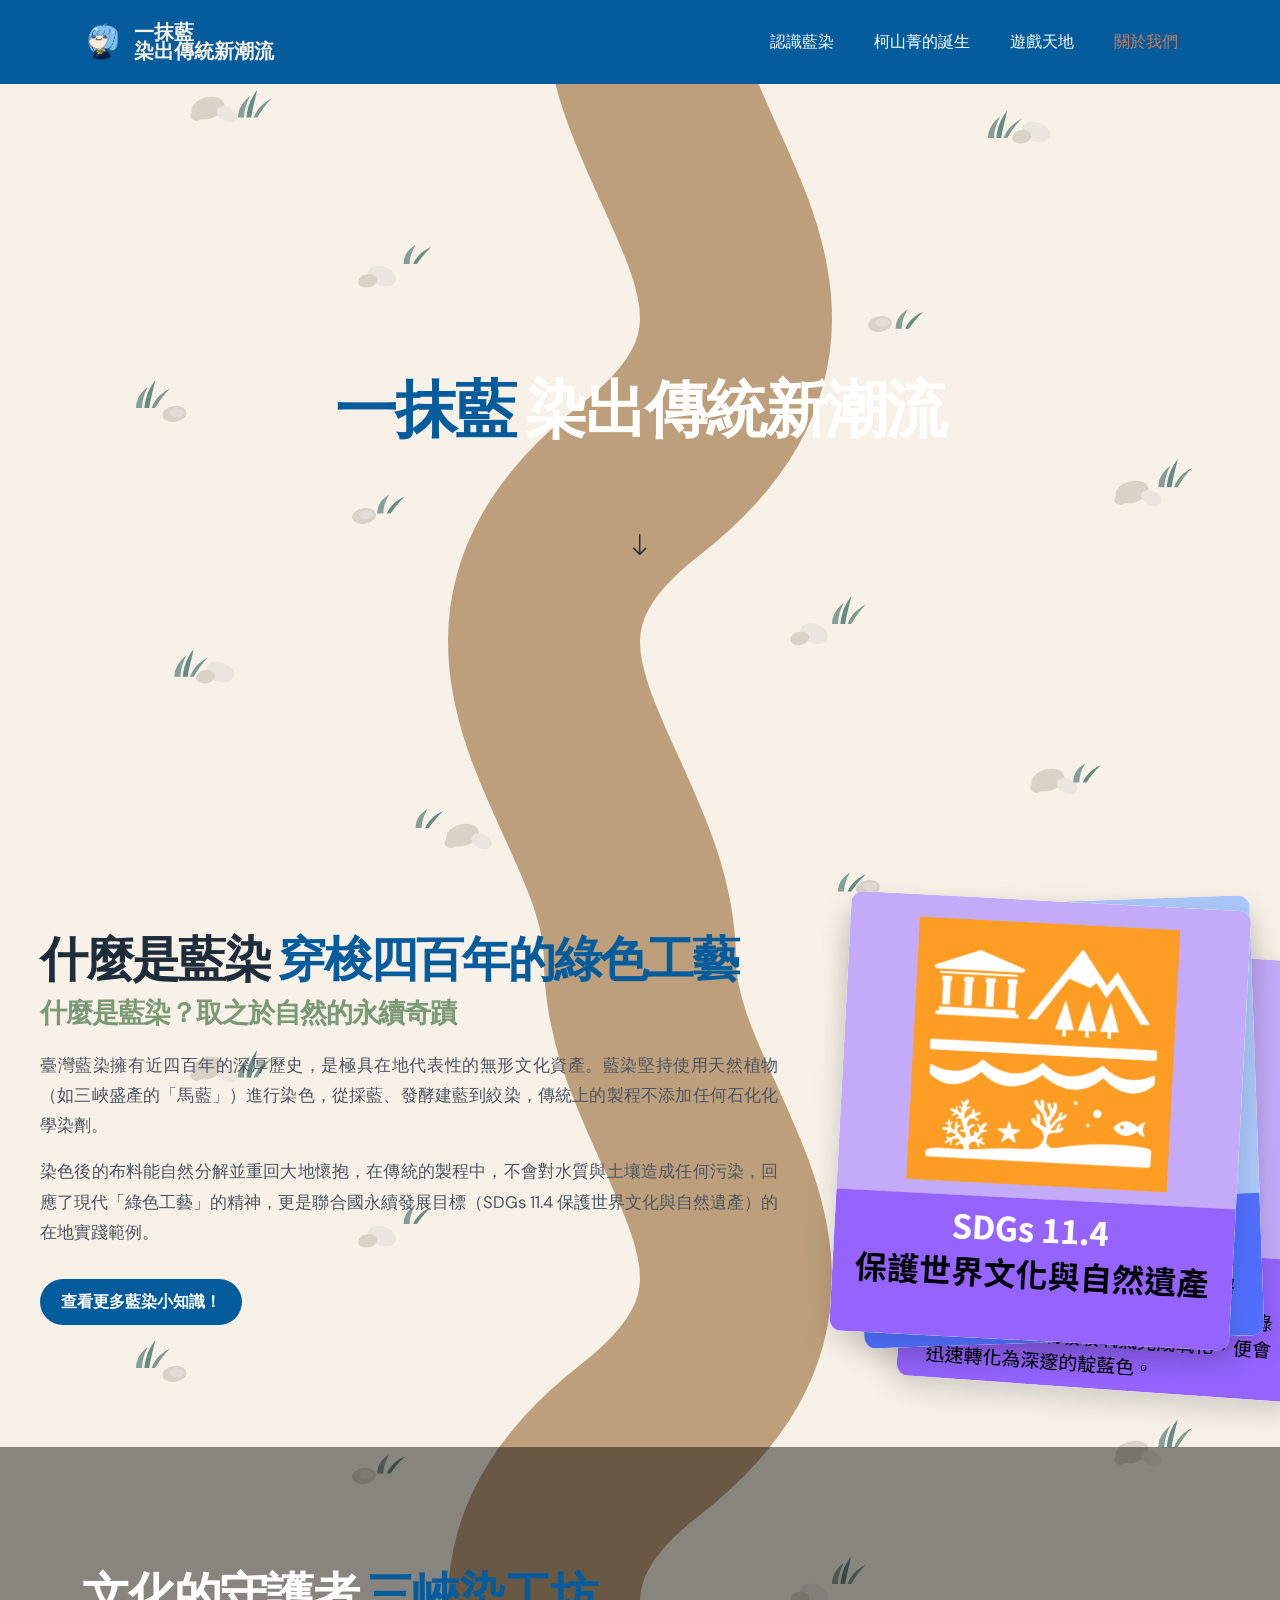
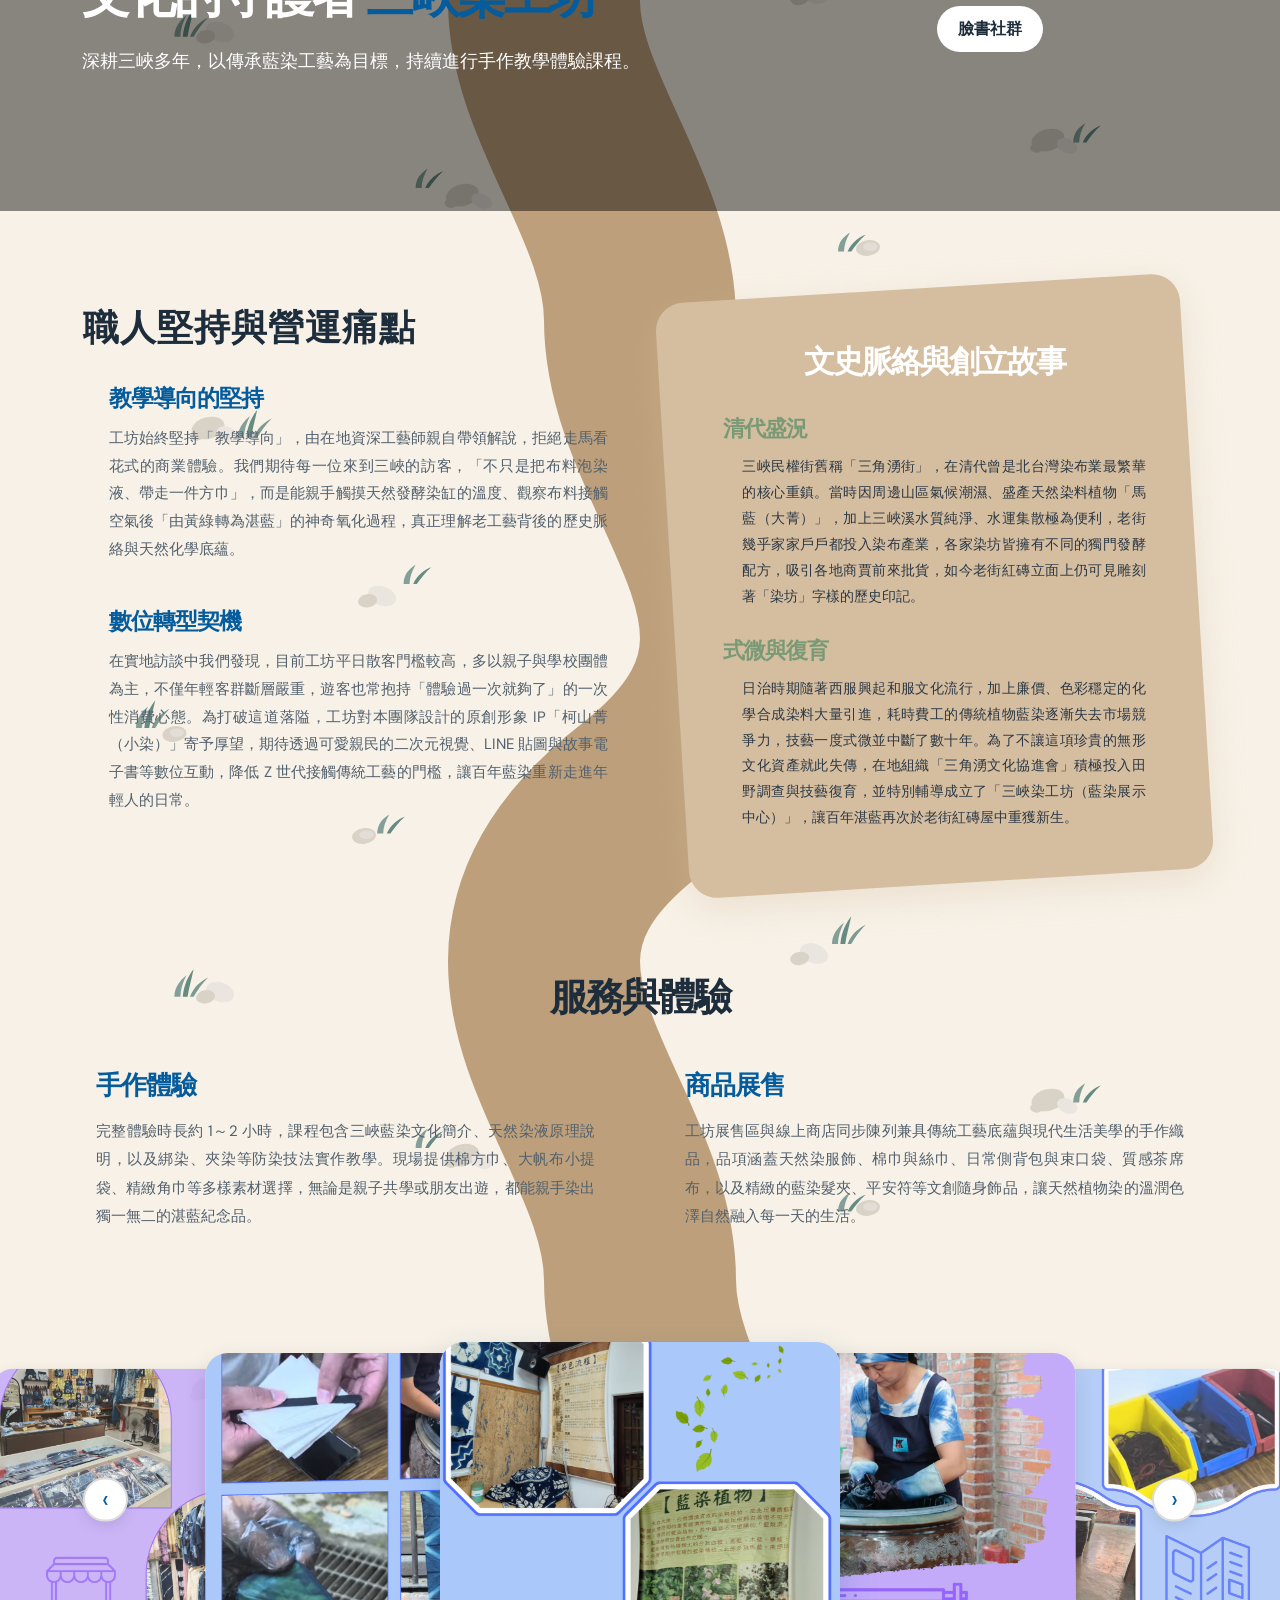
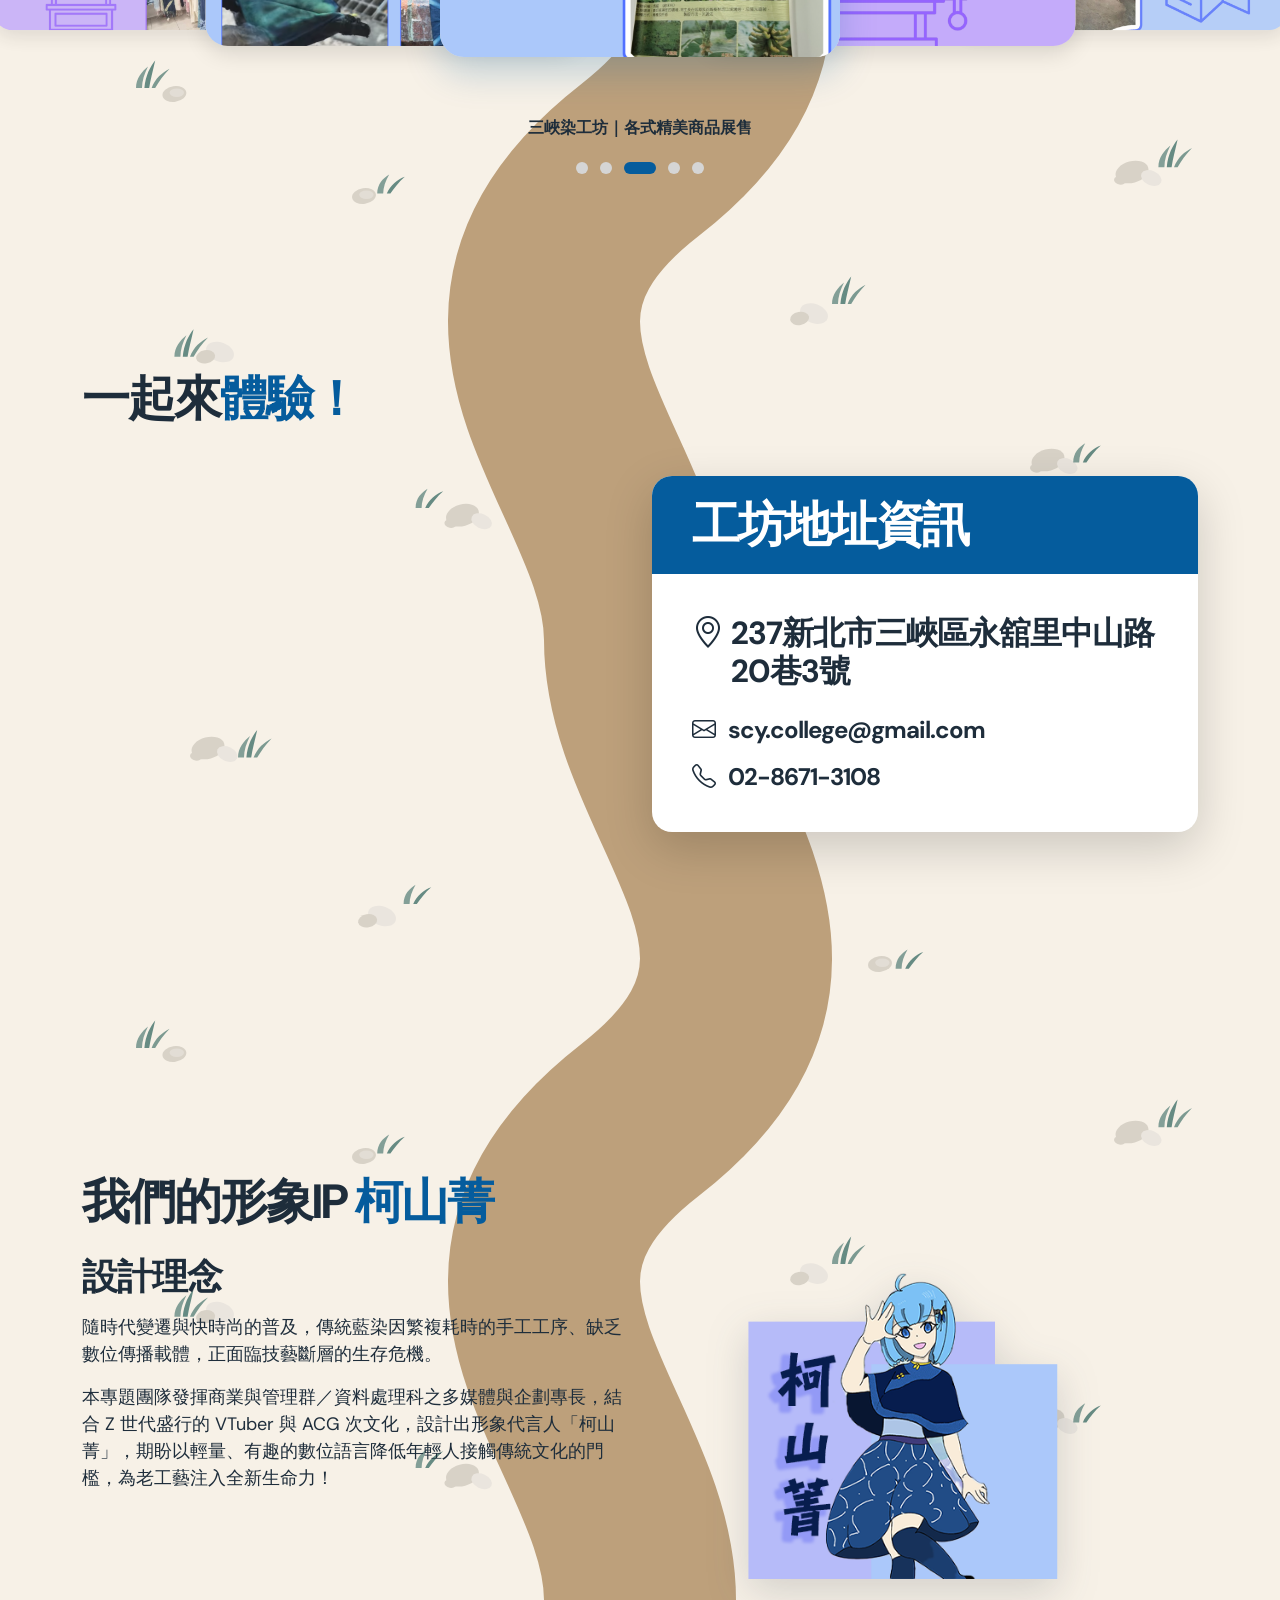
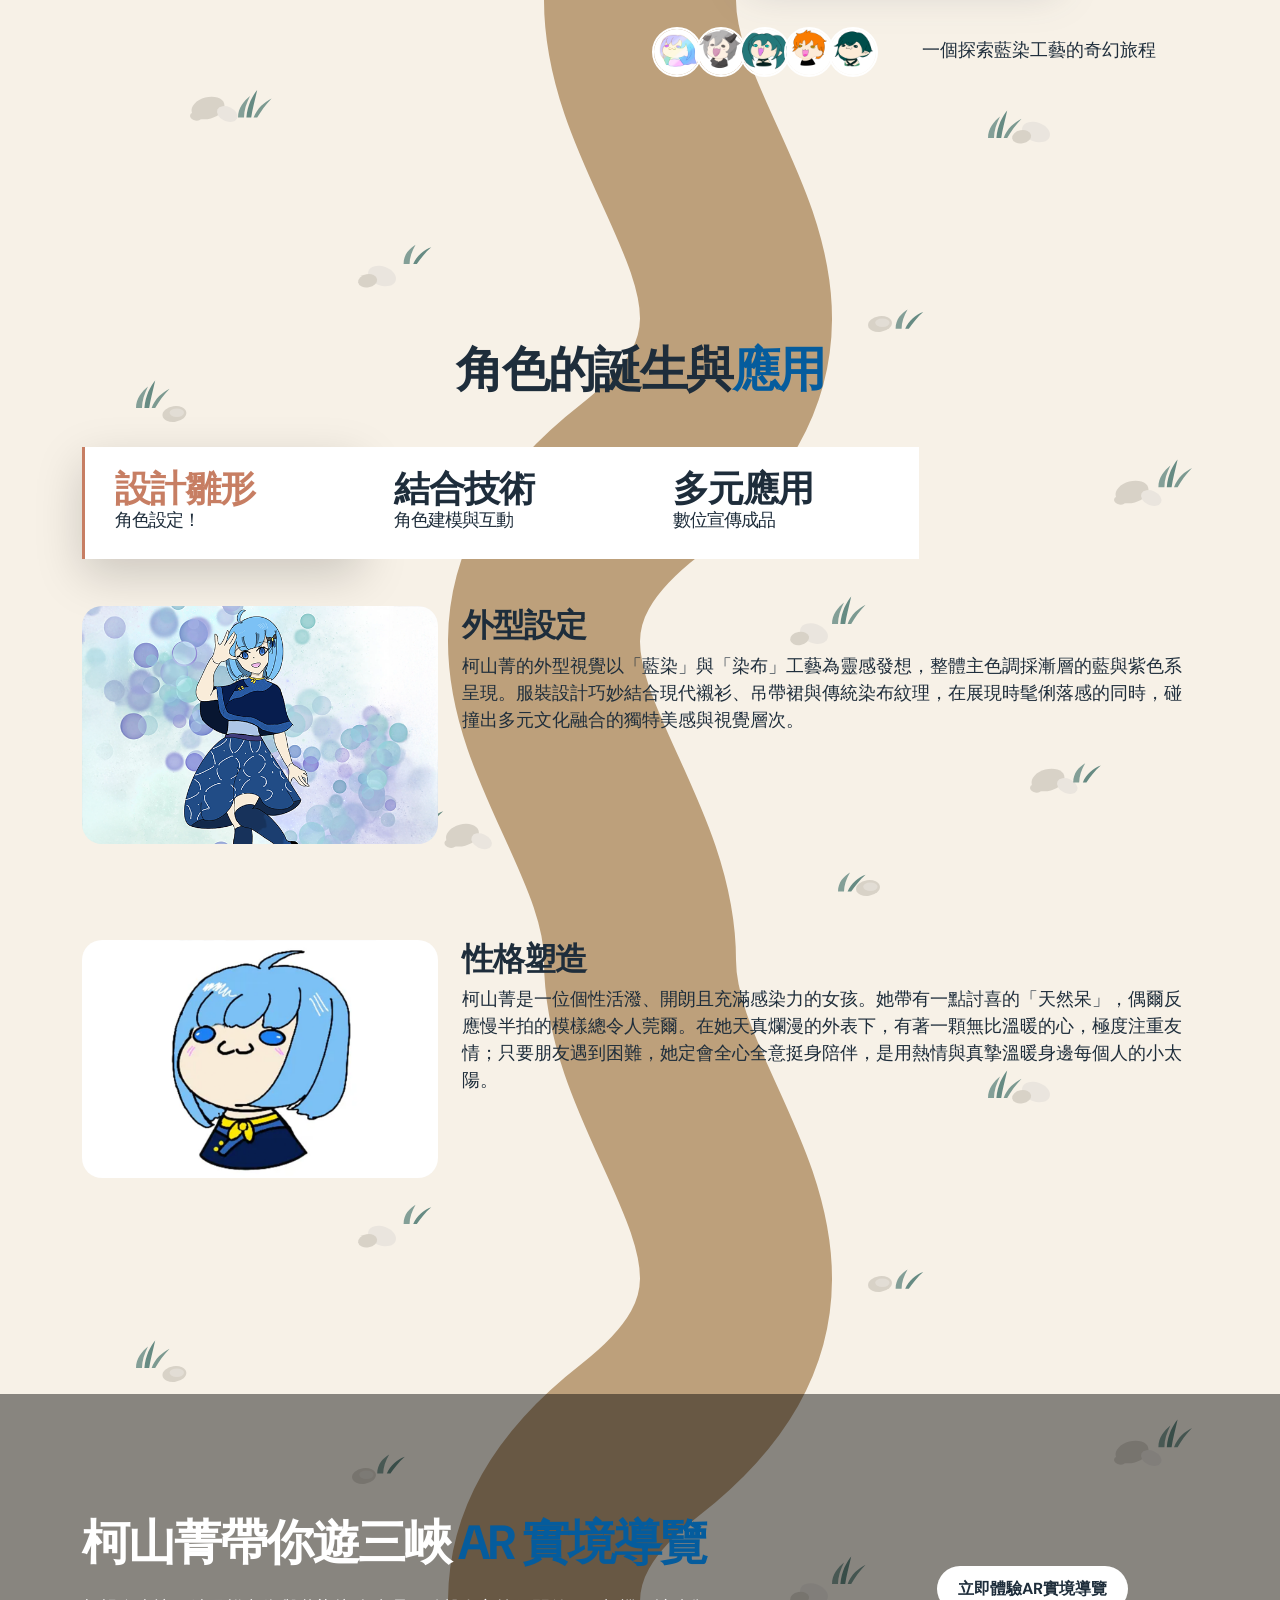
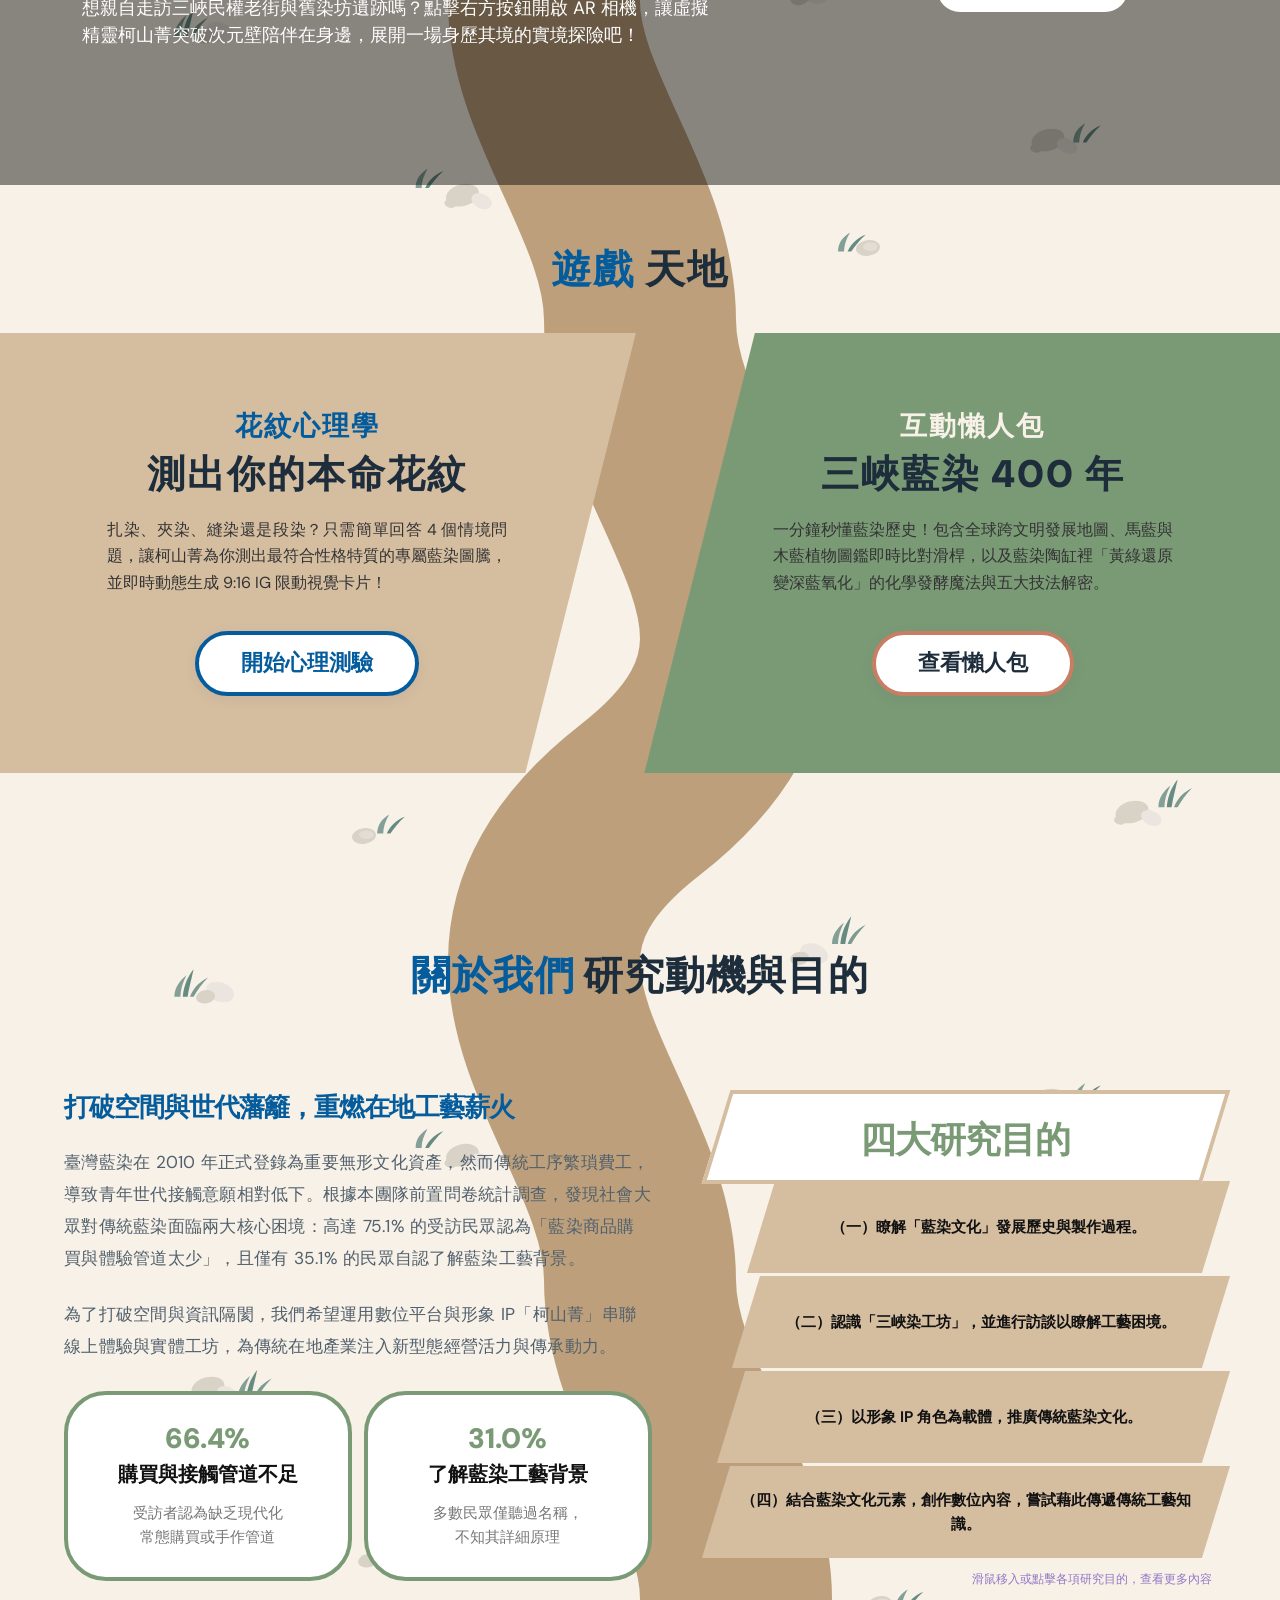
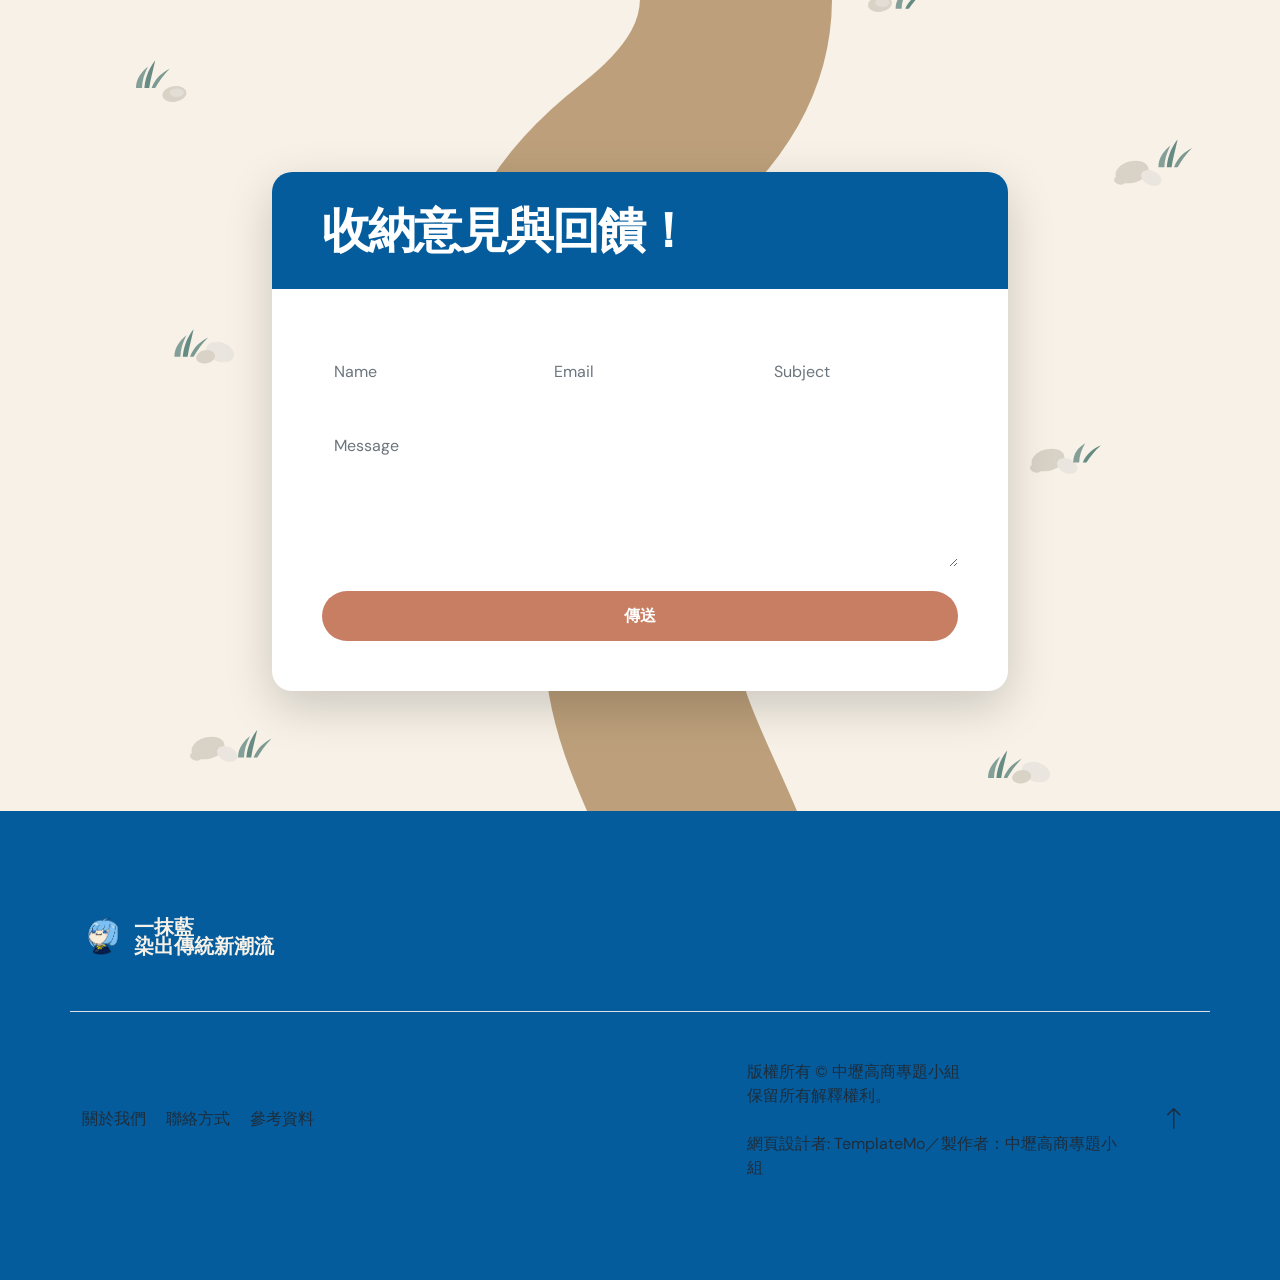
==== commit d80d311f: "feat: 為工坊介紹區段左右欄位增加滾動可視滑入動態 (Scroll-triggered Slide-in)" ====
--- a/index.html
+++ b/index.html
@@ -1049,10 +1049,15 @@
             align-items: stretch;
           }
 
-          /* 左側：職人堅持與營運痛點 */
+                    /* 左側：職人堅持與營運痛點 (滾動滑入動態初始狀態) */
           .ws-left {
             padding: 15px 0 25px;
             min-width: 0;
+            opacity: 0;
+            transform: translateX(-70px);
+            transition: opacity 0.85s cubic-bezier(0.22, 1, 0.36, 1),
+                        transform 0.85s cubic-bezier(0.22, 1, 0.36, 1);
+            will-change: opacity, transform;
           }
 
           .ws-main-title {
@@ -1084,8 +1089,8 @@
             text-align: justify;
           }
 
-          /* =====================================
-             右側：文史脈絡與創立故事
+                    /* =====================================
+             右側：文史脈絡與創立故事 (滾動滑入動態初始狀態)
           ===================================== */
           .ws-history {
             position: relative;
@@ -1095,6 +1100,18 @@
             display: flex;
             flex-direction: column;
             justify-content: center;
+            opacity: 0;
+            transform: translateX(70px);
+            transition: opacity 0.85s cubic-bezier(0.22, 1, 0.36, 1),
+                        transform 0.85s cubic-bezier(0.22, 1, 0.36, 1);
+            will-change: opacity, transform;
+          }
+
+          /* 滑入就位狀態 */
+          .ws-left.is-visible,
+          .ws-history.is-visible {
+            opacity: 1;
+            transform: translateX(0);
           }
 
           .ws-history::before {
@@ -1386,6 +1403,15 @@
           /* =====================================
              手機：單欄響應式
           ===================================== */
+          @media (max-width: 768px) {
+            .ws-left {
+              transform: translateX(-40px);
+            }
+            .ws-history {
+              transform: translateX(40px);
+            }
+          }
+
           @media (max-width: 550px) {
             .workshop-section {
               padding: 35px 16px 50px;
@@ -1499,6 +1525,12 @@
 
           /* 尊重使用者的減少動態設定 */
           @media (prefers-reduced-motion: reduce) {
+            .ws-left,
+            .ws-history {
+              opacity: 1 !important;
+              transform: none !important;
+              transition: none !important;
+            }
             .ws-slide,
             .ws-arrow,
             .ws-dot {
@@ -1727,6 +1759,34 @@
             }
 
             updateCarousel();
+
+            // 滾動觸發平滑滑入動態 (Scroll-triggered Slide-in)
+            const leftCol = section.querySelector(".ws-left");
+            const rightCol = section.querySelector(".ws-history");
+            const slideCols = [leftCol, rightCol].filter(Boolean);
+
+            if (slideCols.length > 0) {
+              if ("IntersectionObserver" in window) {
+                const slideObserver = new IntersectionObserver(
+                  (entries, observer) => {
+                    entries.forEach((entry) => {
+                      if (entry.isIntersecting) {
+                        entry.target.classList.add("is-visible");
+                        observer.unobserve(entry.target);
+                      }
+                    });
+                  },
+                  {
+                    threshold: 0.12,
+                    rootMargin: "0px 0px -40px 0px"
+                  }
+                );
+
+                slideCols.forEach((col) => slideObserver.observe(col));
+              } else {
+                slideCols.forEach((col) => col.classList.add("is-visible"));
+              }
+            }
           })();
         </script>
       </section>
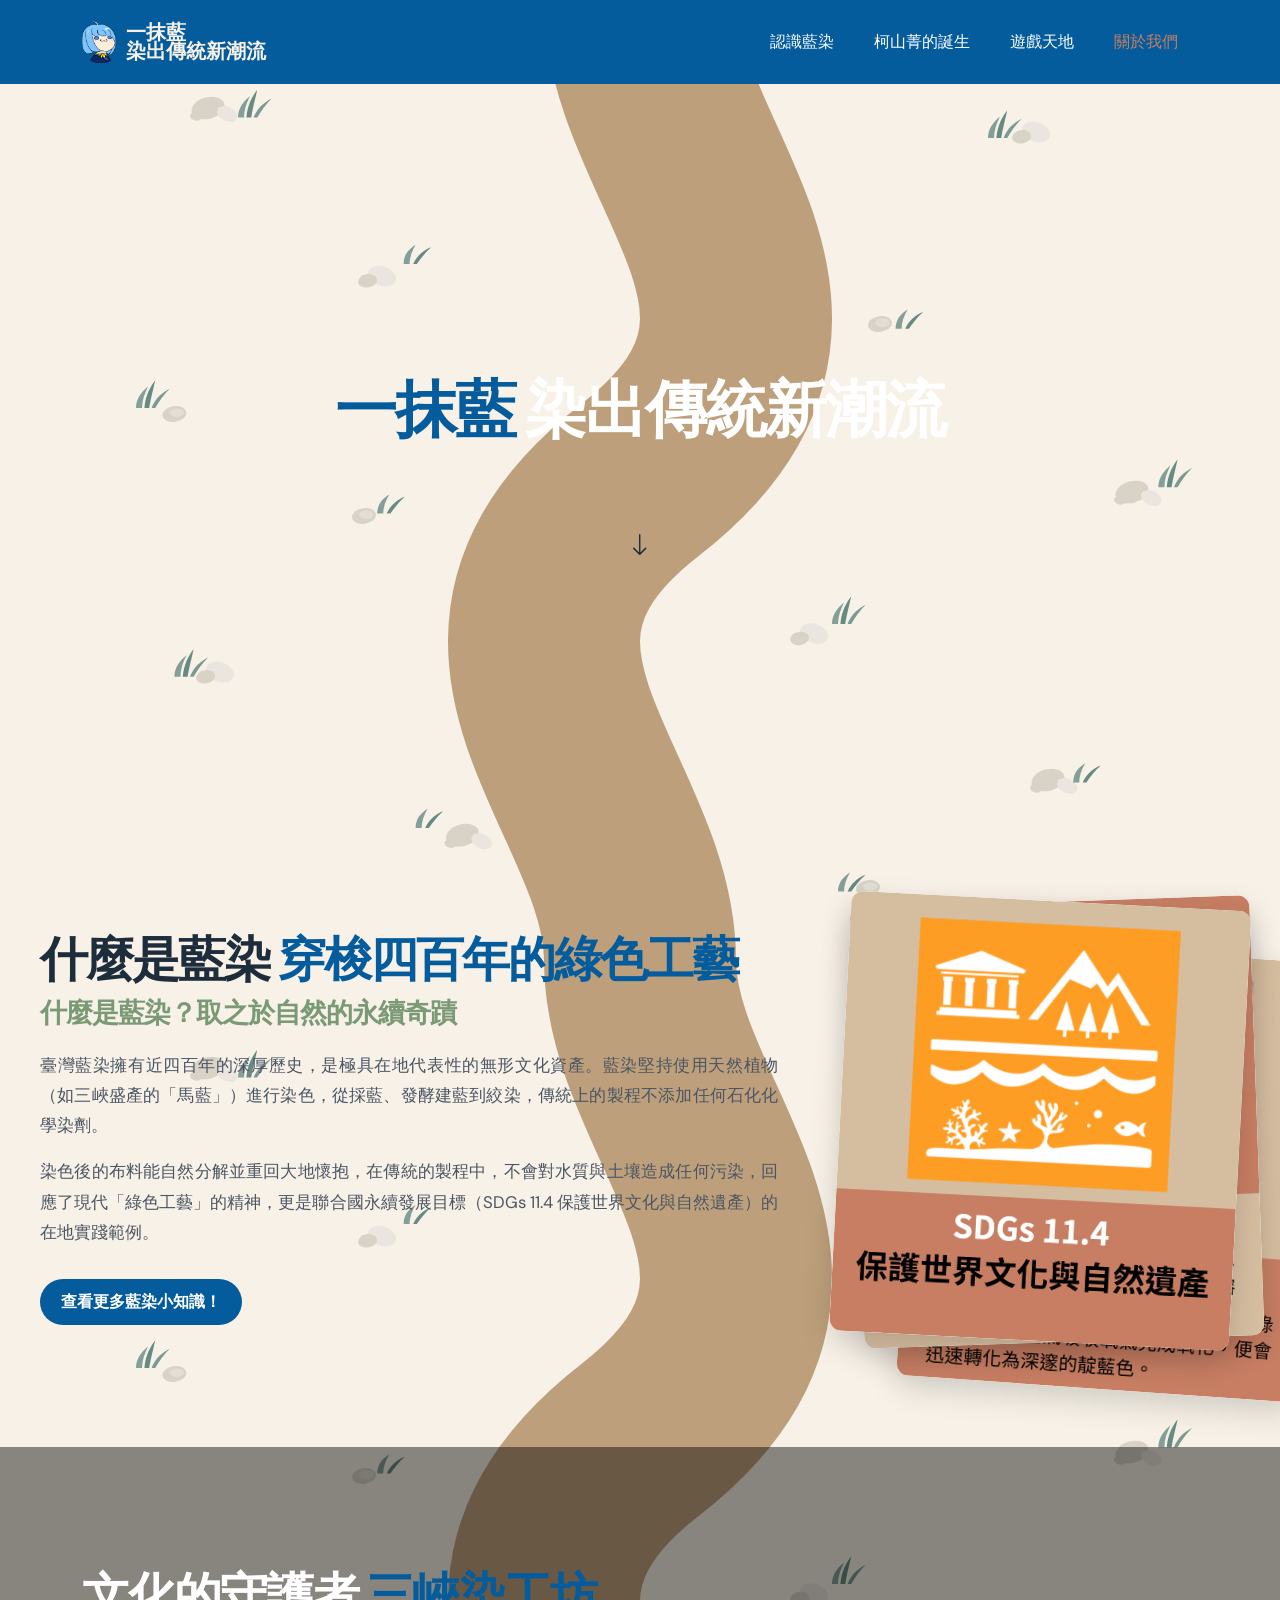
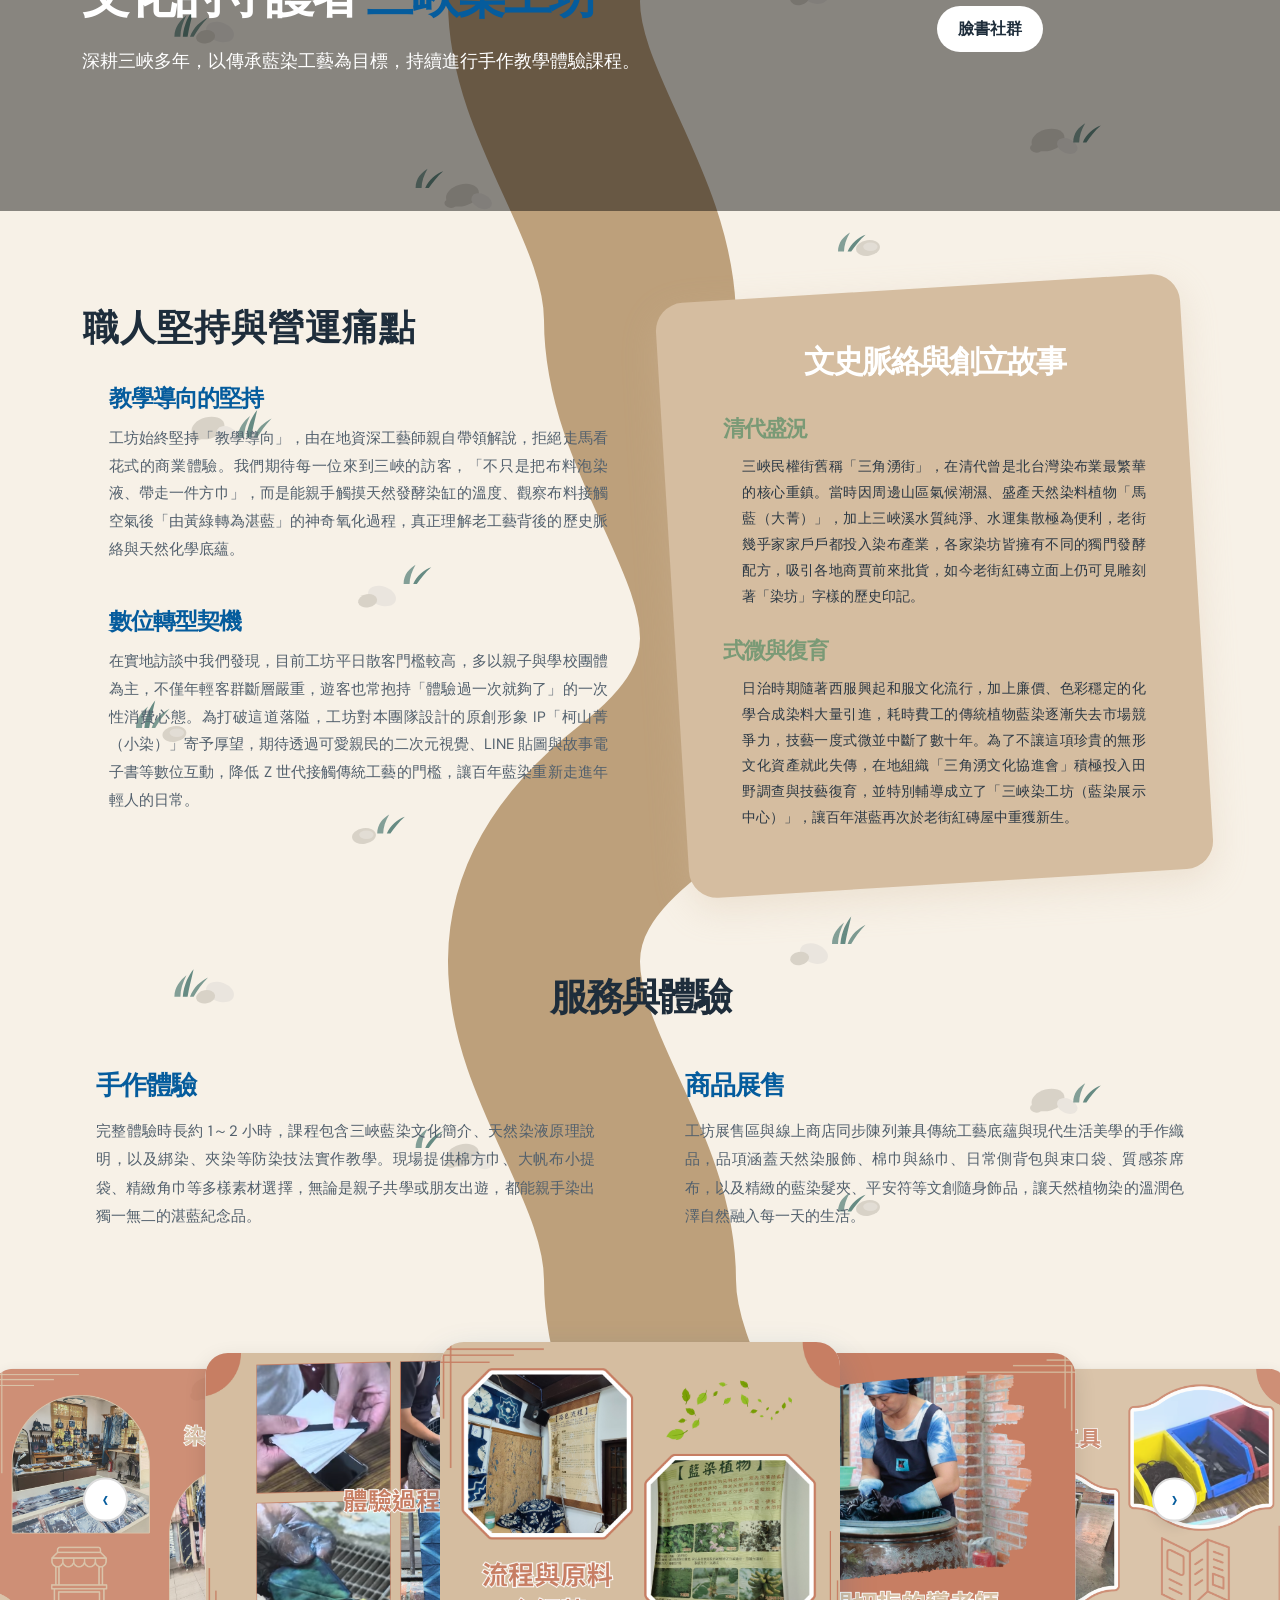
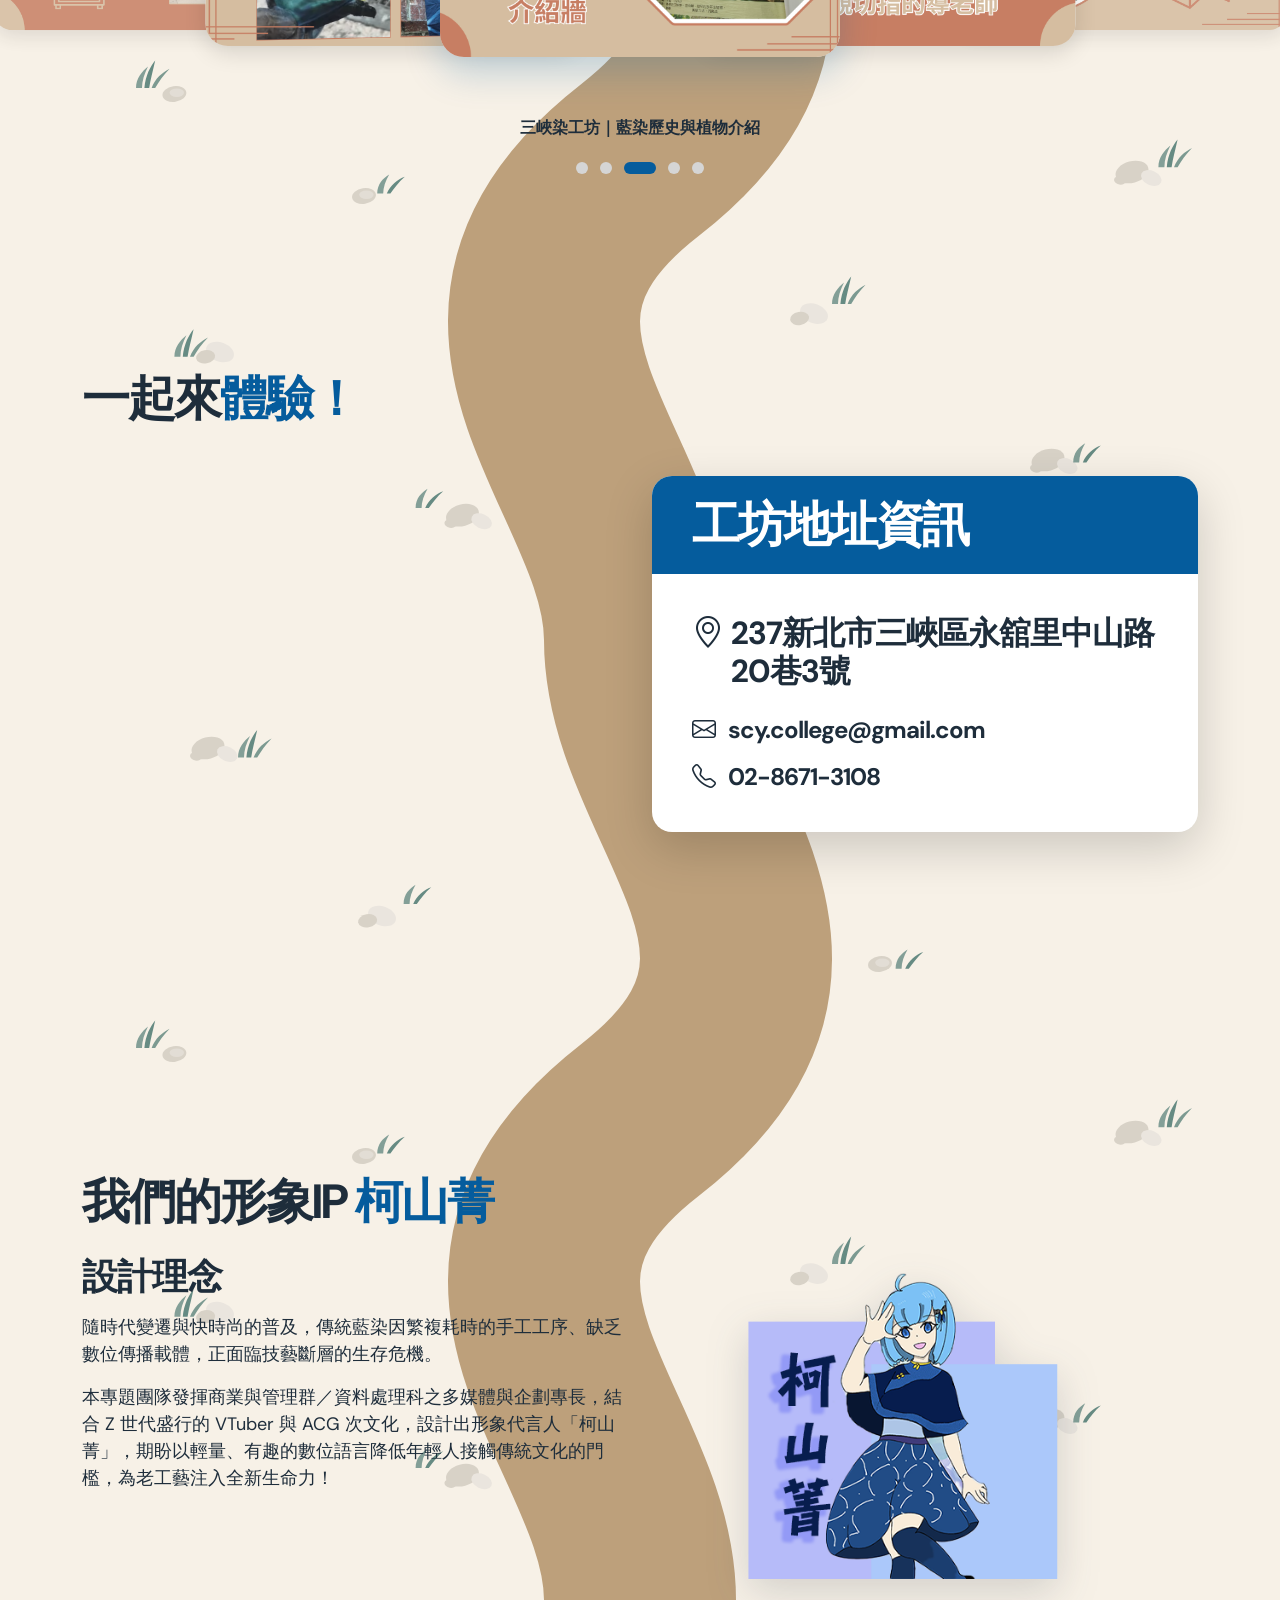
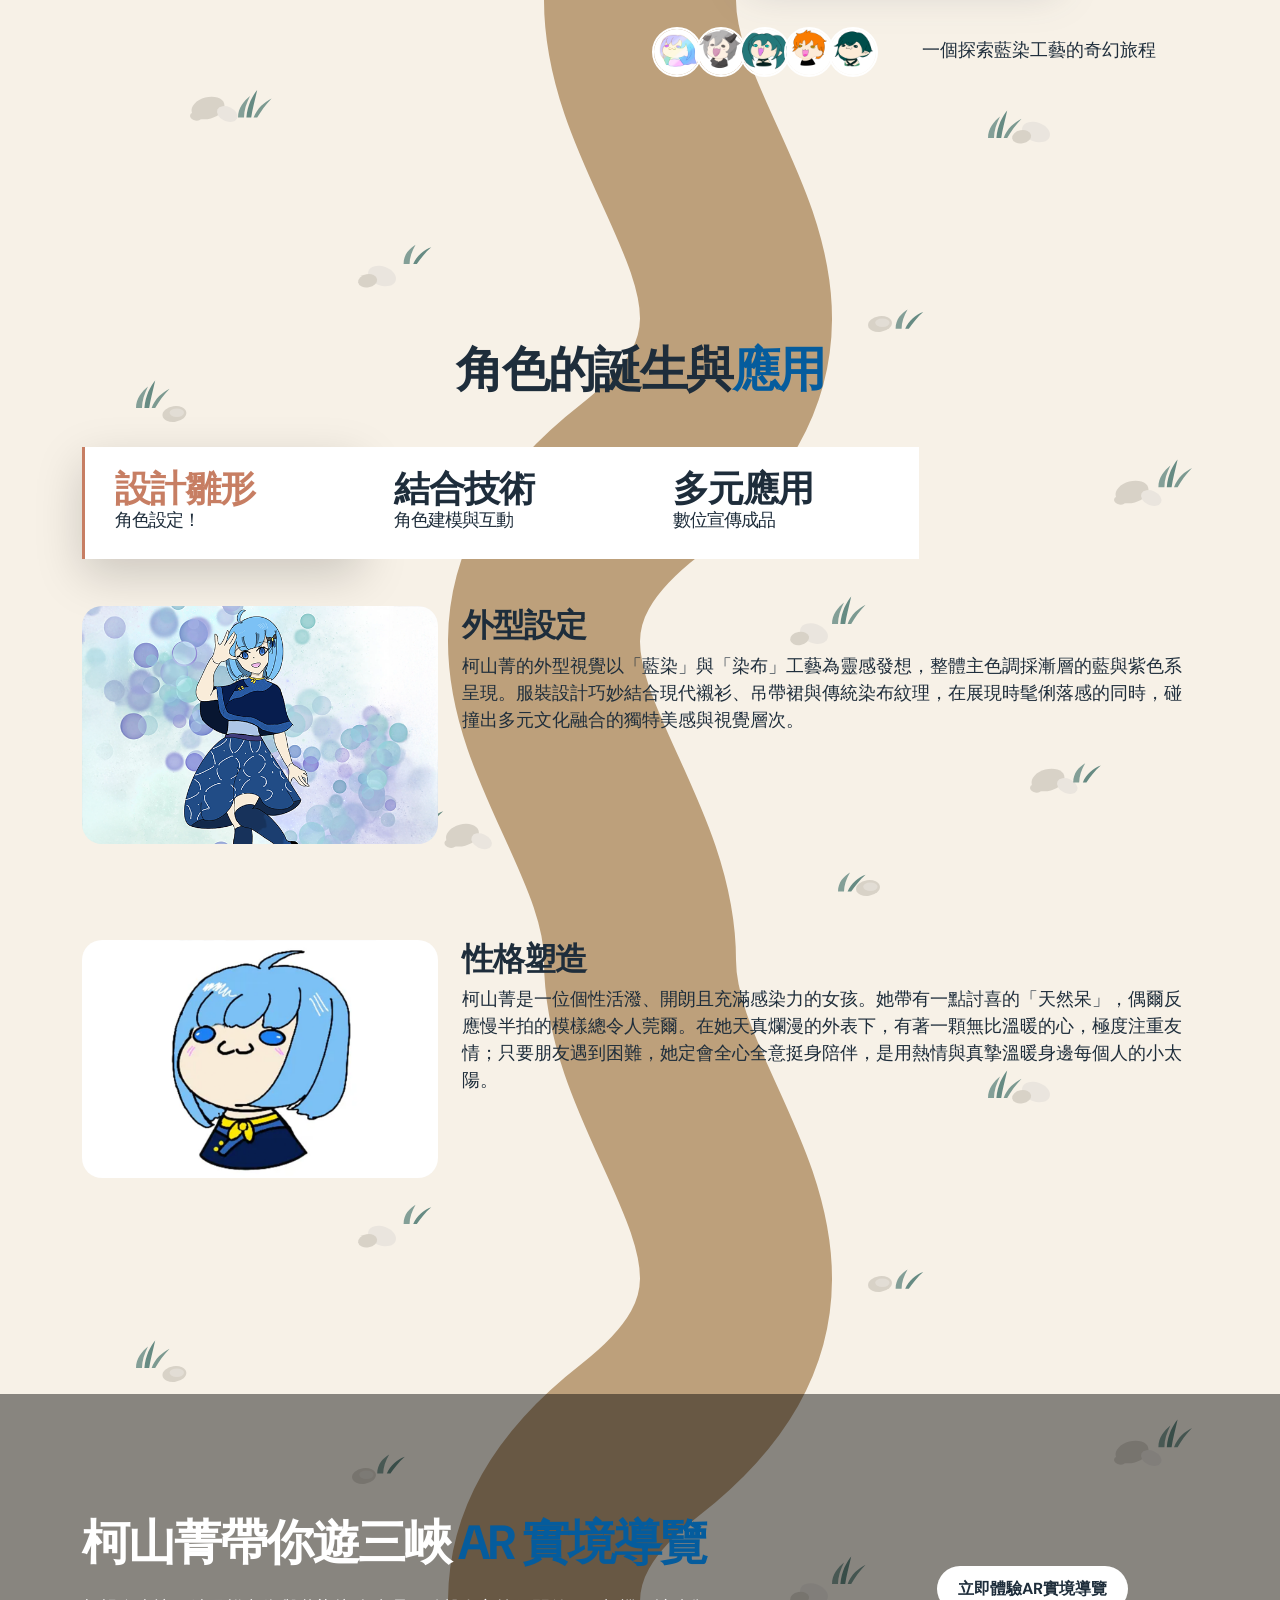
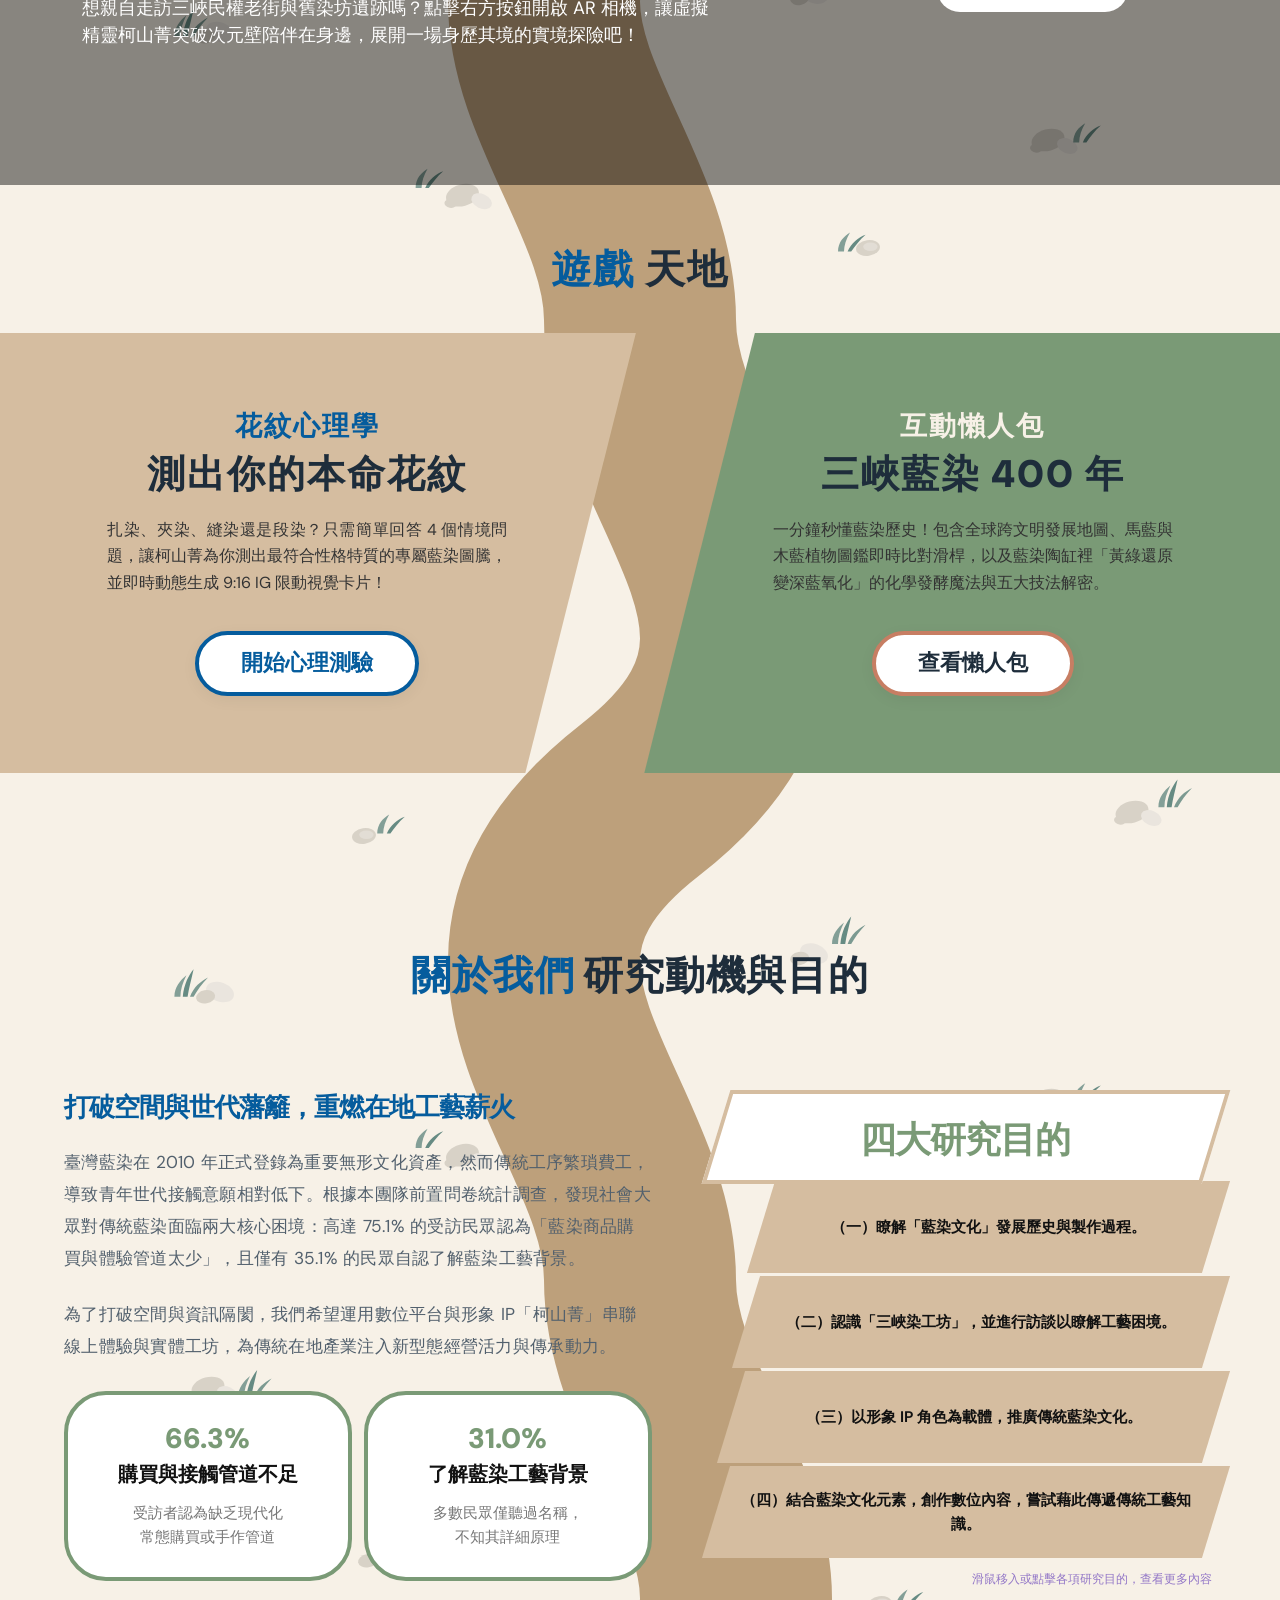
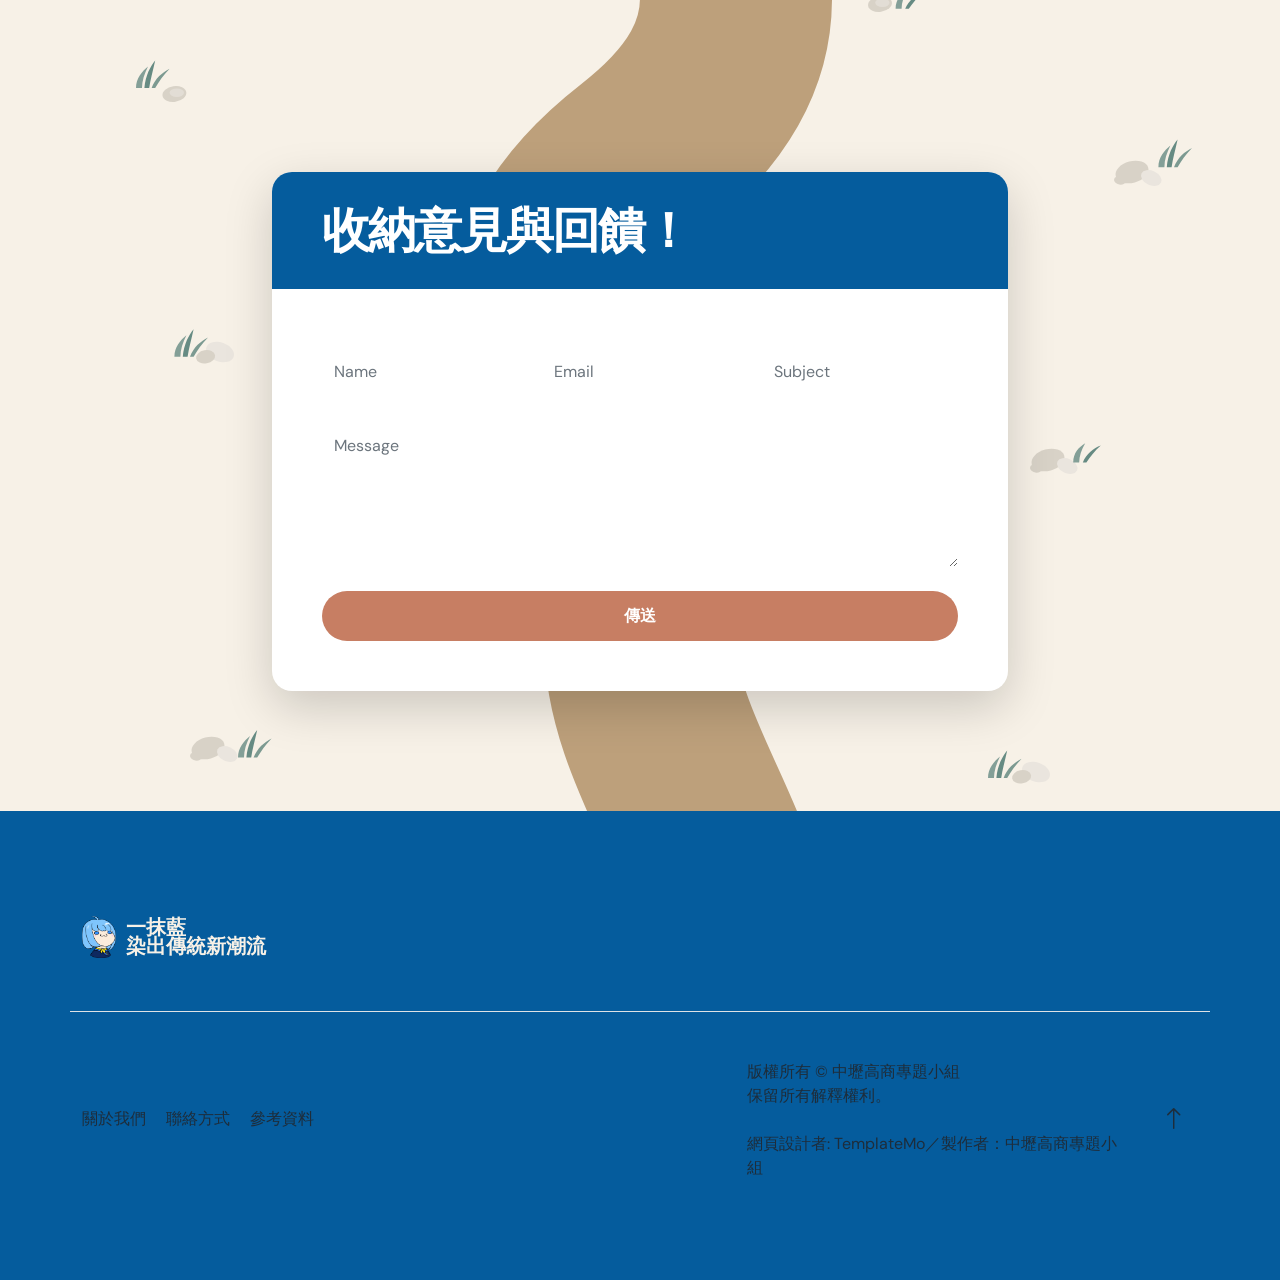
==== commit b0ae2702: "更新圖卡" ====
--- a/index.html
+++ b/index.html
@@ -1675,11 +1675,11 @@
             const caption = section.querySelector(".ws-caption");
 
             const descriptions = [
-              "三峽染工坊｜親切專業老師指導",
-              "三峽染工坊｜多樣藍染花紋工具",
               "三峽染工坊｜各式精美商品展售",
               "三峽染工坊｜教學式手作體驗",
-              "三峽染工坊｜藍染歷史與植物介紹"
+              "三峽染工坊｜藍染歷史與植物介紹",
+              "三峽染工坊｜親切專業老師指導",
+              "三峽染工坊｜多樣藍染花紋工具"
             ];
 
             let current = 2;
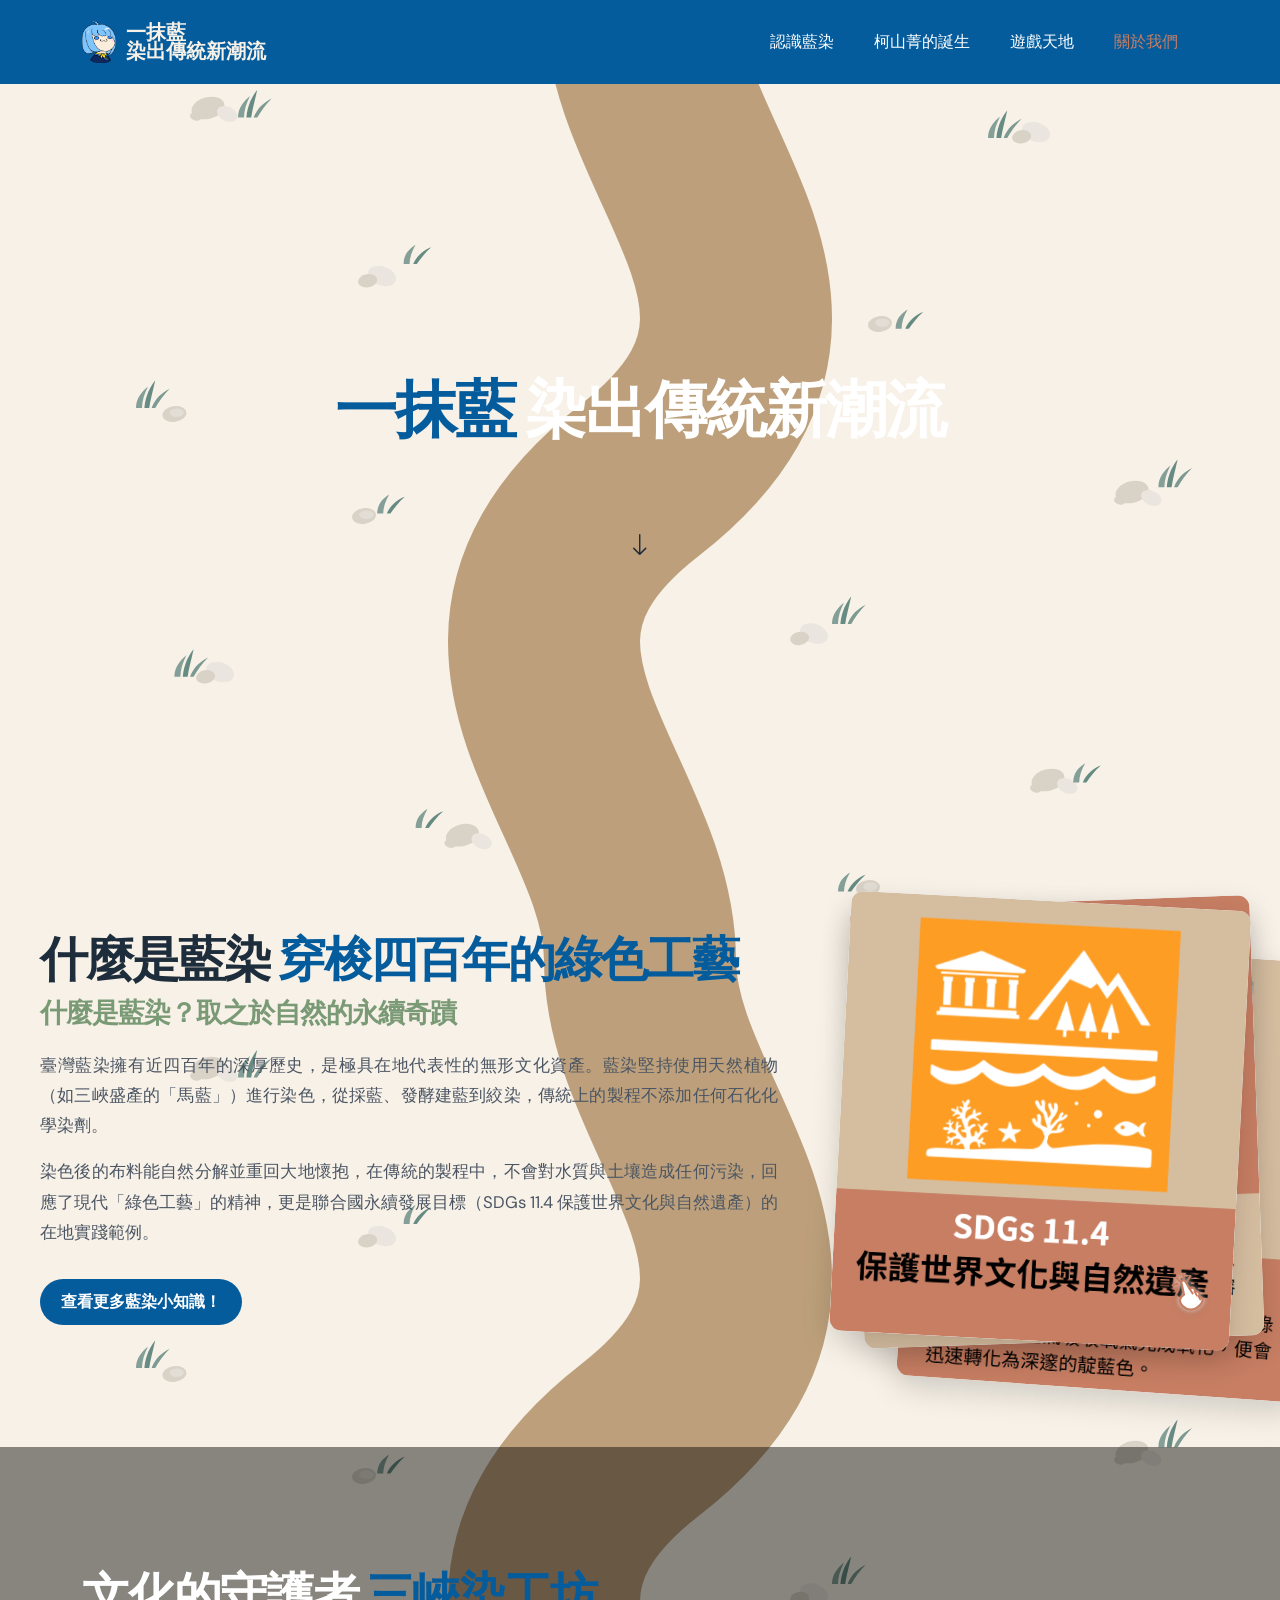
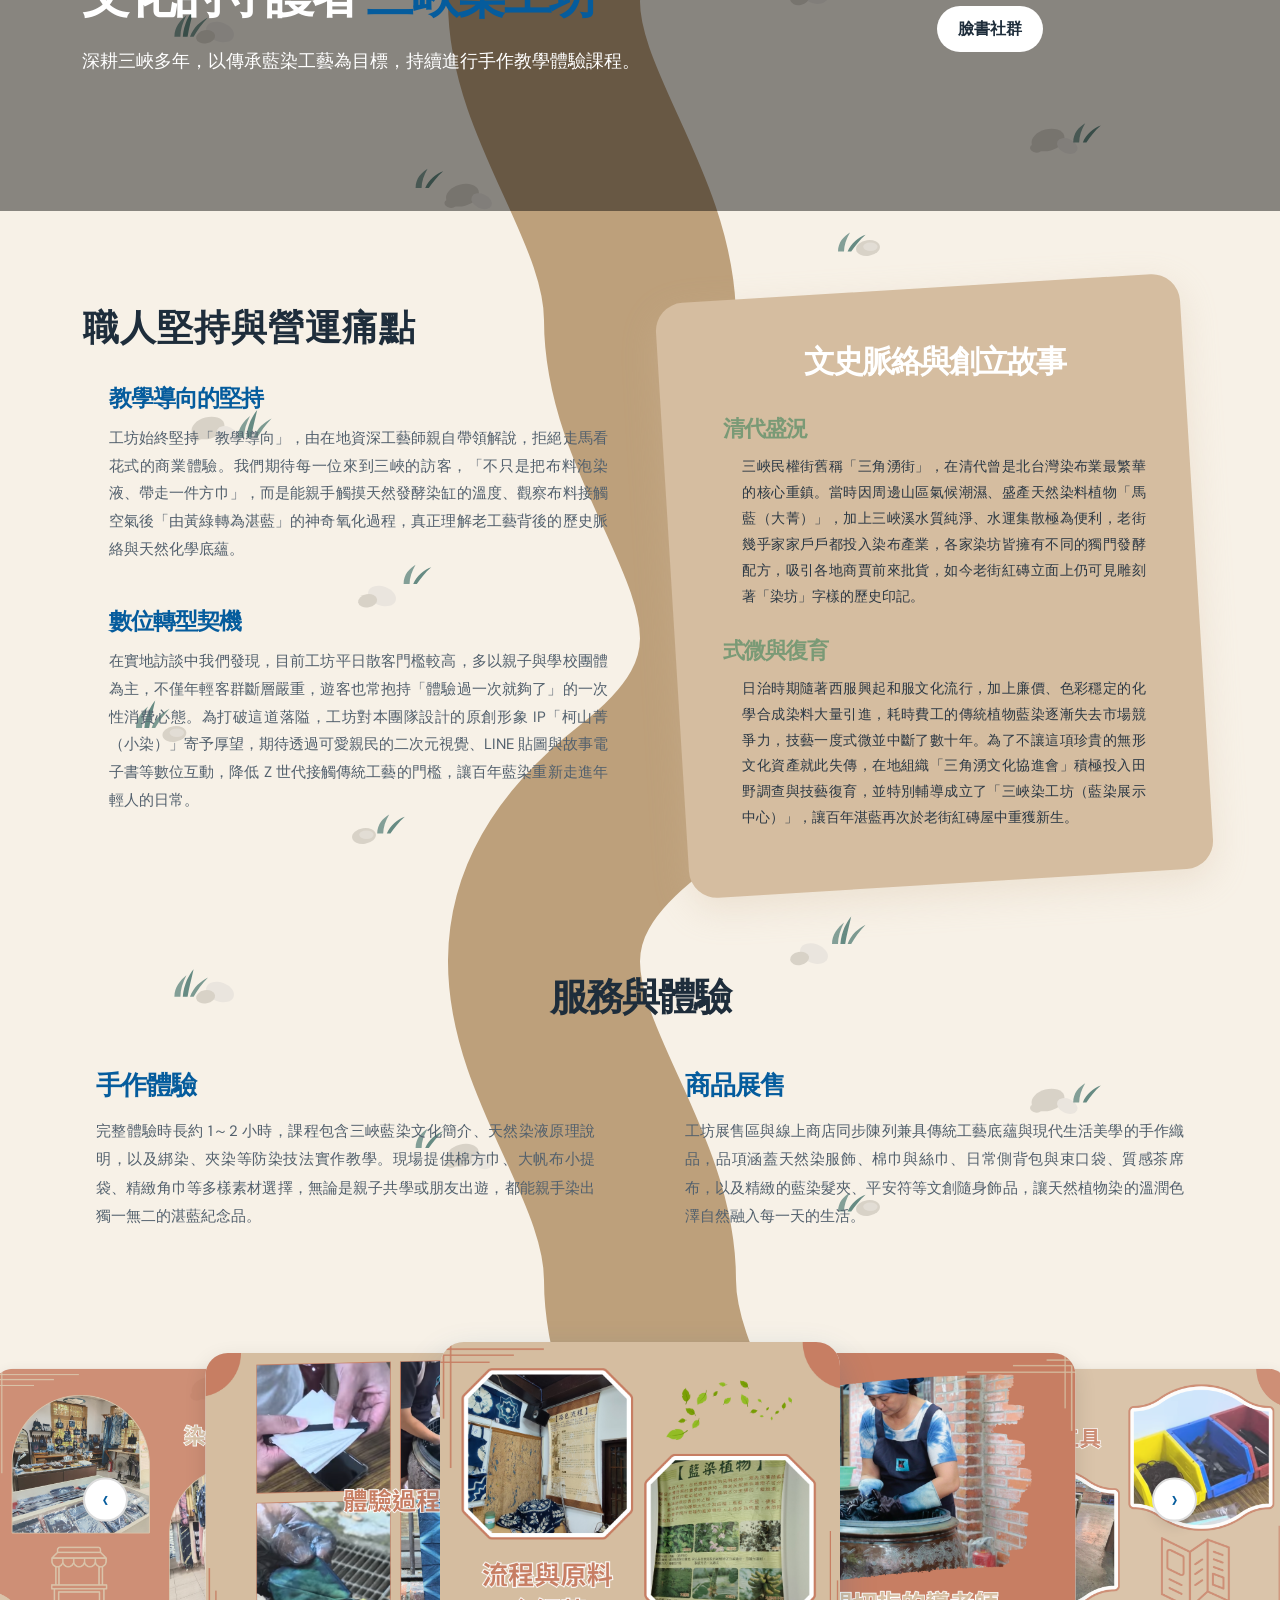
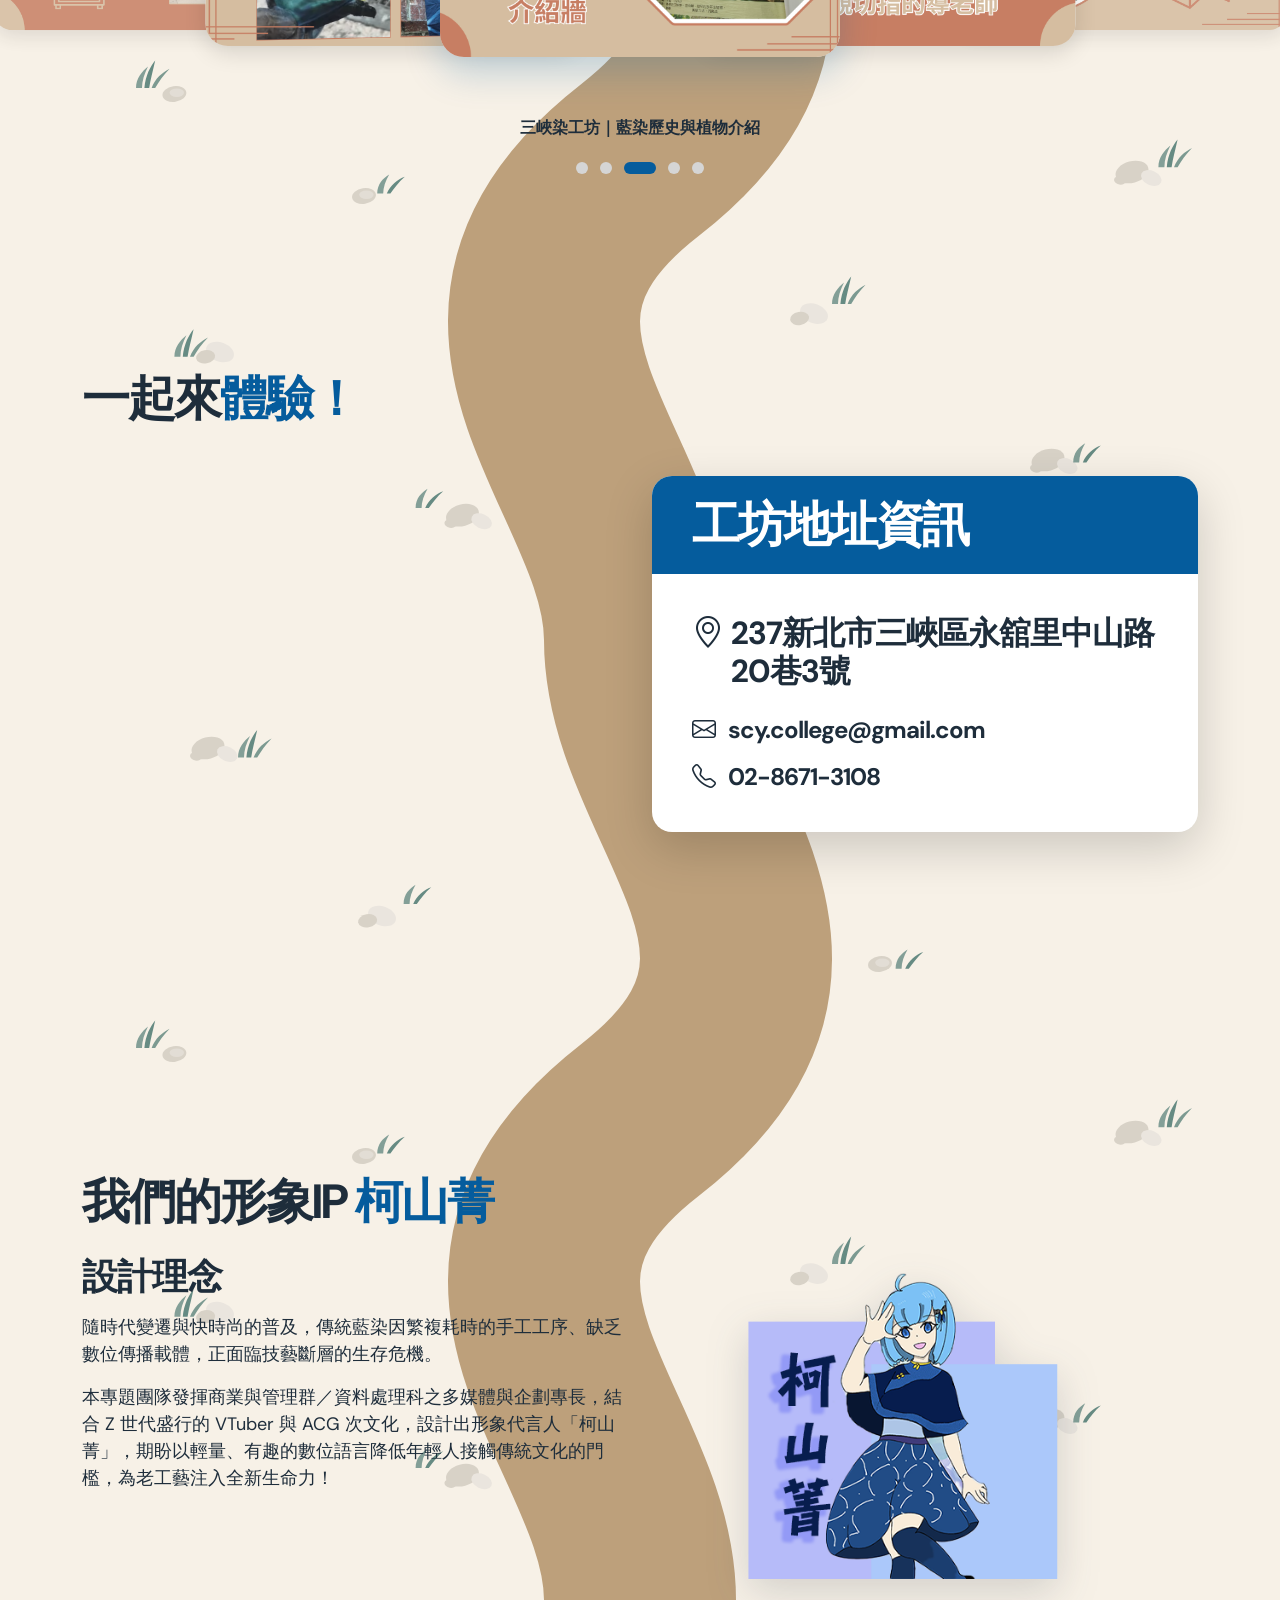
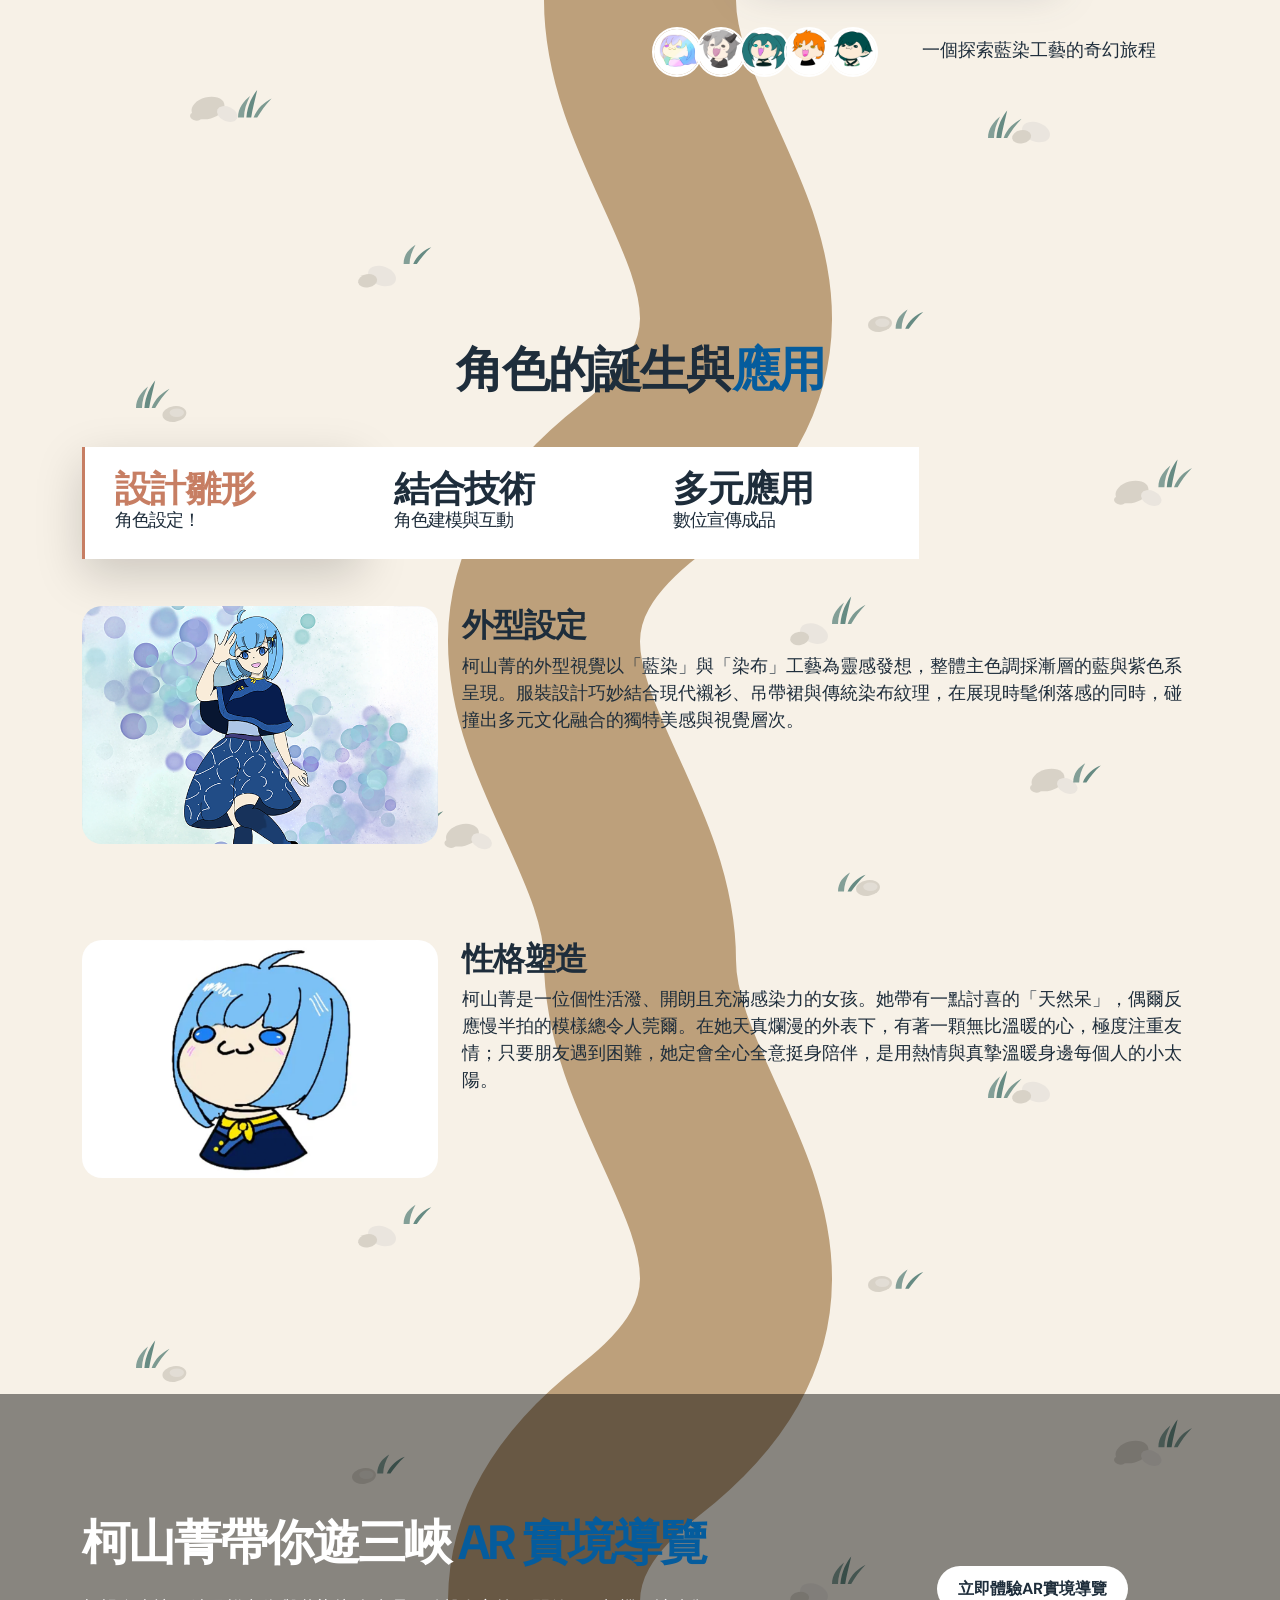
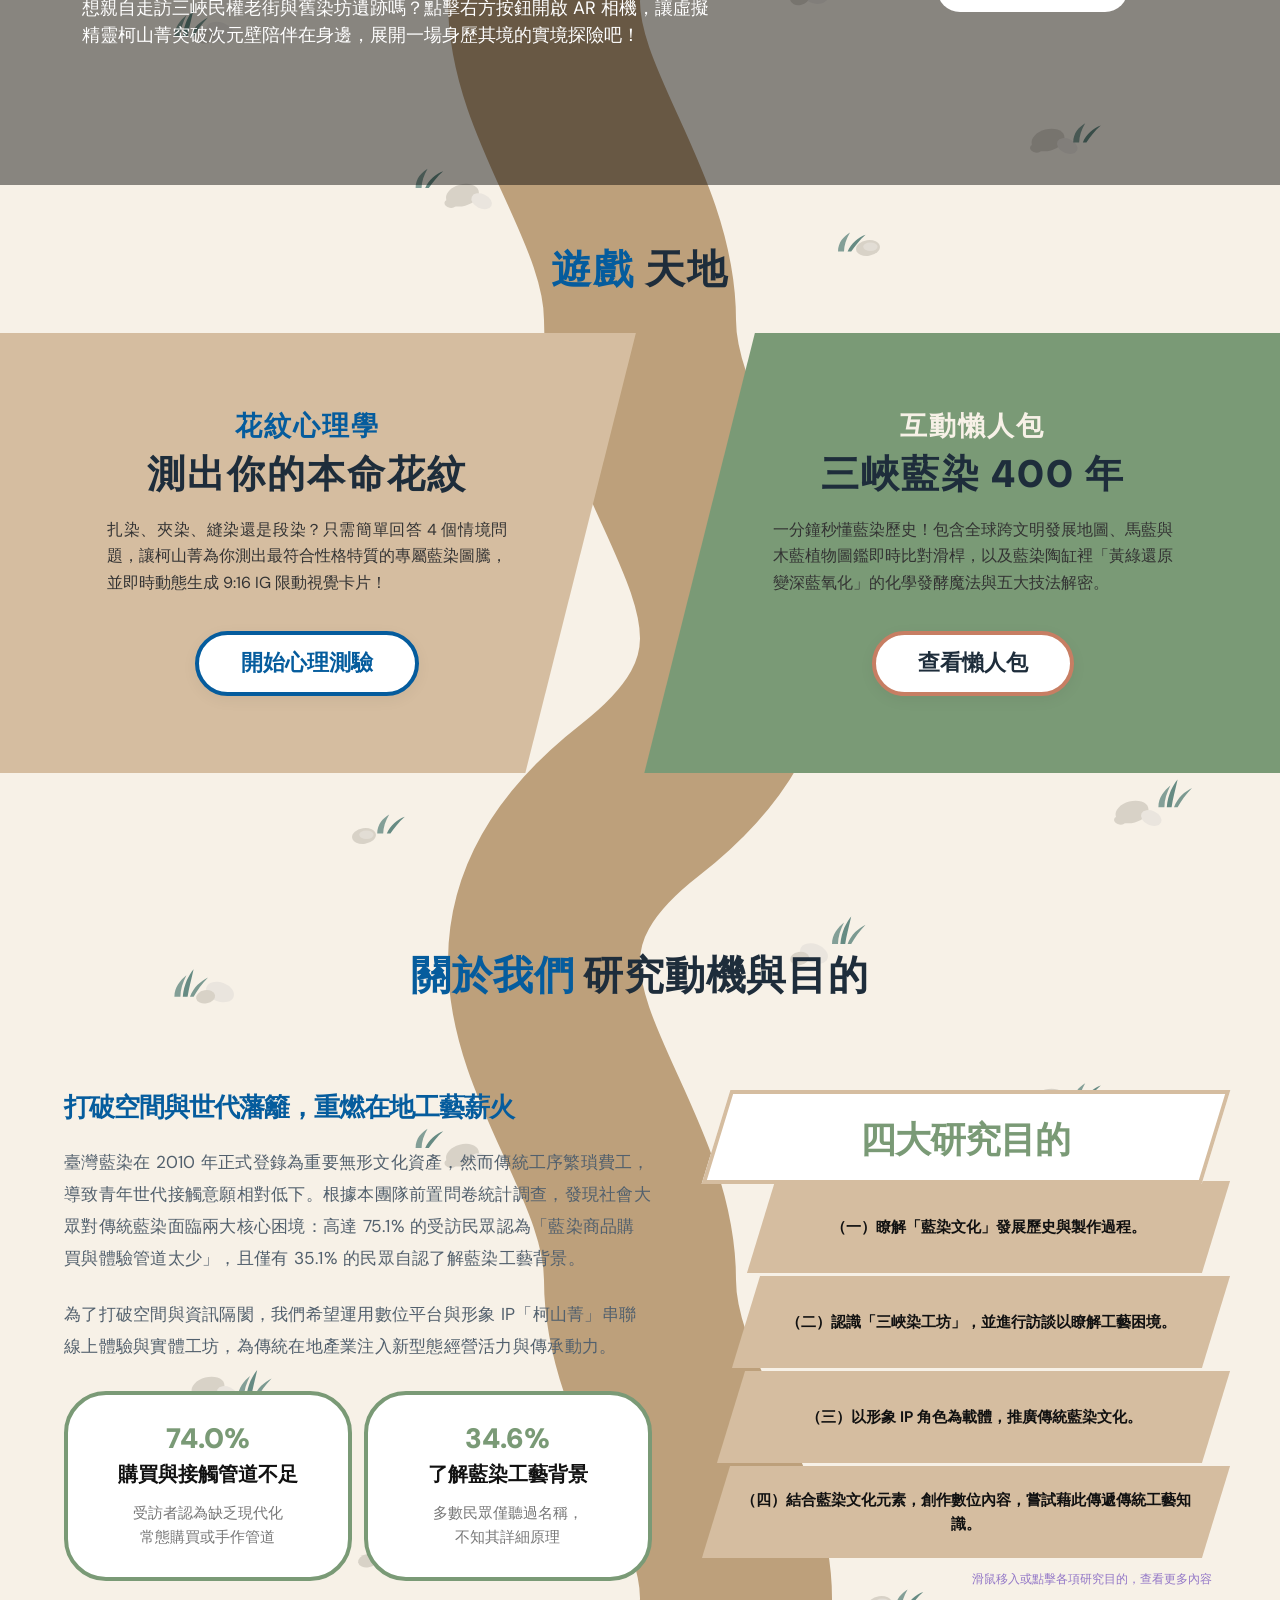
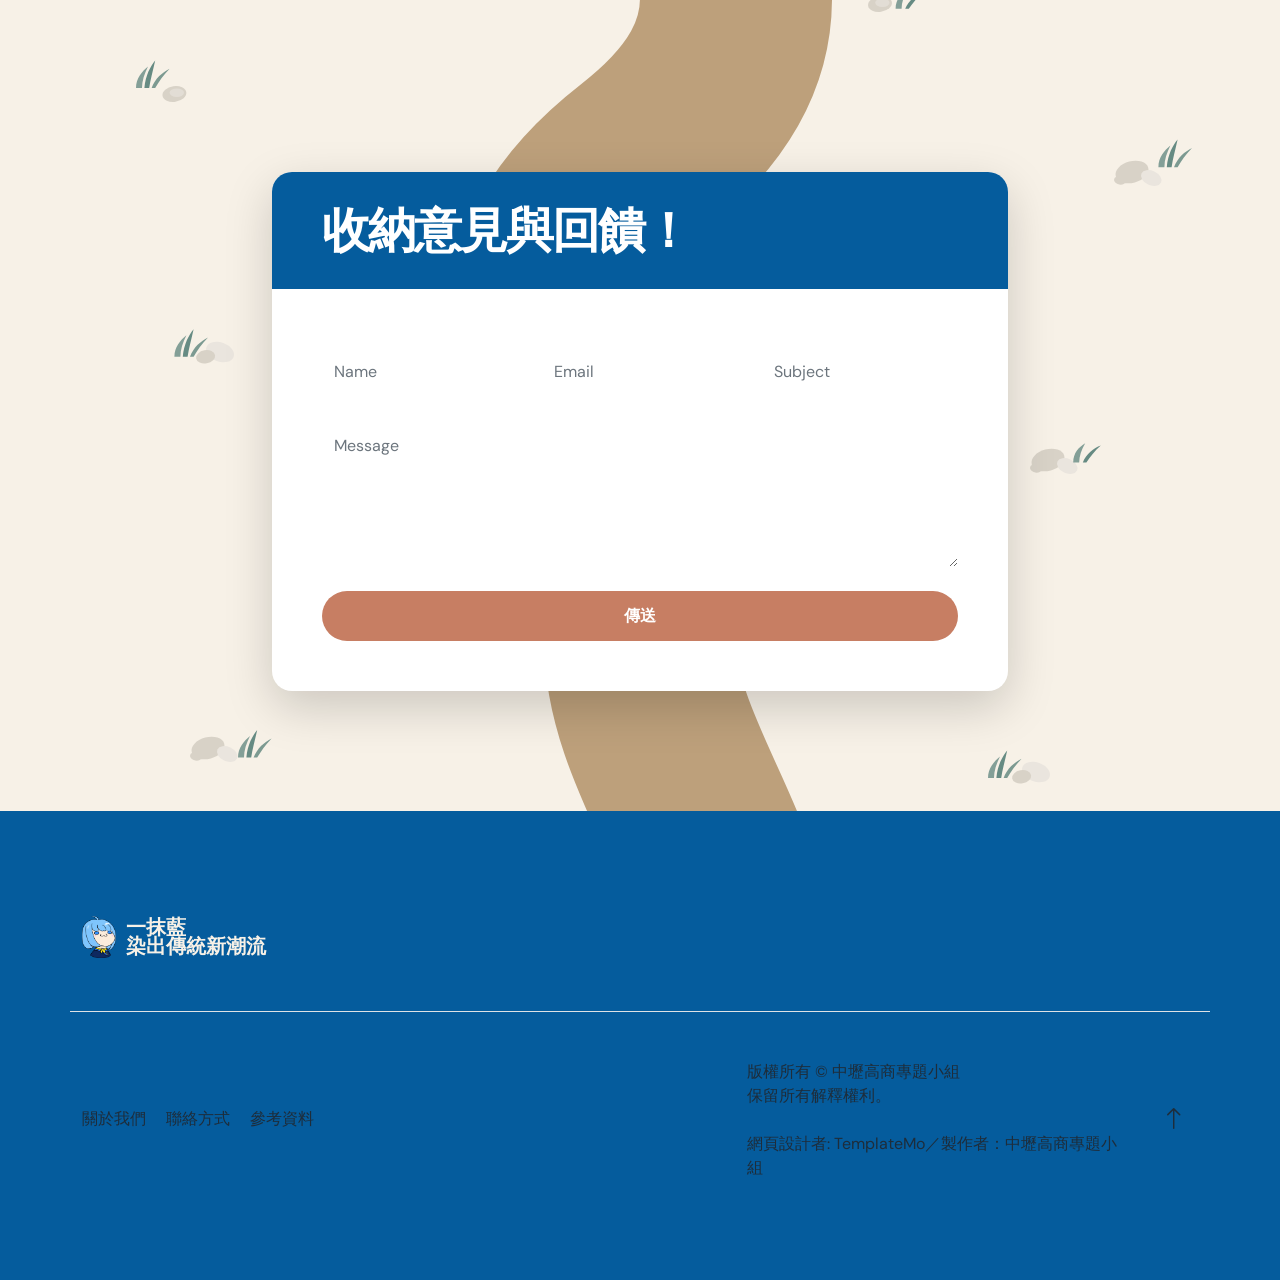
==== commit 6b1693f1: "feat: 在認識藍染層疊圖卡右下角加入陶土橘手指點擊提示小動畫" ====
--- a/index.html
+++ b/index.html
@@ -211,6 +211,92 @@
         font-size: 0.9rem;
         color: #9ca3af;
         letter-spacing: 1px;
+      }
+
+      /* ==========================================================================
+         卡片手指點擊提示小動畫 (Card Tap Hint Animation)
+         ========================================================================== */
+      .card-tap-hint {
+        position: absolute;
+        bottom: 14px;
+        right: 16px;
+        z-index: 20;
+        pointer-events: none;
+        transition: opacity 0.5s ease, transform 0.5s ease;
+      }
+
+      .card-tap-hint.is-hidden {
+        opacity: 0;
+        transform: scale(0.75);
+        pointer-events: none;
+      }
+
+      .tap-hint-svg {
+        width: 48px;
+        height: 48px;
+        display: block;
+        filter: drop-shadow(0 2px 4px rgba(0, 0, 0, 0.15)) drop-shadow(0 0 2px rgba(255, 255, 255, 0.8));
+      }
+
+      /* 群組 A：點擊手勢 */
+      .tap-hand {
+        transform-origin: 38% 28%;
+        animation: tapHandAnim 1.8s ease-in-out infinite;
+      }
+
+      /* 群組 B：放射狀線條 */
+      .tap-rays {
+        transform-origin: 38% 28%;
+        animation: tapRaysAnim 1.8s cubic-bezier(0.34, 1.56, 0.64, 1) infinite;
+      }
+
+      @keyframes tapHandAnim {
+        0%, 40% {
+          transform: scale(1) translate(0, 0);
+        }
+        50%, 70% {
+          transform: scale(0.86) translate(-2px, -2px);
+        }
+        85%, 100% {
+          transform: scale(1) translate(0, 0);
+        }
+      }
+
+      @keyframes tapRaysAnim {
+        0%, 40% {
+          opacity: 0;
+          transform: scale(0.7);
+        }
+        50%, 70% {
+          opacity: 1;
+          transform: scale(1.05);
+        }
+        85%, 100% {
+          opacity: 0;
+          transform: scale(0.7);
+        }
+      }
+
+      @media (max-width: 550px) {
+        .tap-hint-svg {
+          width: 42px;
+          height: 42px;
+        }
+        .card-tap-hint {
+          bottom: 10px;
+          right: 12px;
+        }
+      }
+
+      @media (prefers-reduced-motion: reduce) {
+        .tap-hand,
+        .tap-rays {
+          animation: none !important;
+        }
+        .tap-rays {
+          opacity: 0.9;
+          transform: scale(1);
+        }
       }
 
       @media (max-width: 900px) {
@@ -928,6 +1014,42 @@
               >
                 <img src="images/green to blue_card.png" alt="藍染工藝圖片3" />
               </div>
+                          <!-- 手指點擊提示小動畫 -->
+              <div class="card-tap-hint" id="cardTapHint" aria-hidden="true">
+                <svg class="tap-hint-svg" viewBox="0 0 100 100" fill="none" xmlns="http://www.w3.org/2000/svg">
+                  <!-- 群組 B：圍繞在食指指尖周圍的 4 條短放射狀點擊線條 -->
+                  <g class="tap-rays" stroke="#C77E63" stroke-width="4.5" stroke-linecap="round">
+                    <line x1="16" y1="36" x2="26" y2="33" />
+                    <line x1="24" y1="20" x2="31" y2="28" />
+                    <line x1="38" y1="13" x2="39" y2="23" />
+                    <line x1="53" y1="17" x2="47" y2="26" />
+                  </g>
+                  <!-- 群組 A：斜向左上方點擊手勢輪廓 -->
+                  <g class="tap-hand">
+                    <path d="M 35 34
+                             C 31.5 27 38 23.5 42.5 28
+                             L 51.5 43.5
+                             C 54 41 58 40.2 61 43
+                             C 63 45 62.5 47.5 62 49.5
+                             C 65 48 69.5 49 71 52
+                             C 72.5 55 71.5 57.5 70.5 59.5
+                             C 73 59 77 60.5 78 64.5
+                             C 79.5 70 73.5 77 67.5 82
+                             C 59.5 88.5 46.5 88.5 37.5 80
+                             C 31.5 74.5 28.5 67 34.5 59.5
+                             L 39.5 55.5
+                             L 35 34 Z"
+                          fill="#FFFFFF"
+                          stroke="#C77E63"
+                          stroke-width="4.5"
+                          stroke-linecap="round"
+                          stroke-linejoin="round" />
+                    <path d="M 51.5 43.5 L 57.5 53" stroke="#C77E63" stroke-width="4" stroke-linecap="round"/>
+                    <path d="M 62 49.5 L 66.5 57.5" stroke="#C77E63" stroke-width="4" stroke-linecap="round"/>
+                    <path d="M 70.5 59.5 L 73.5 65.5" stroke="#C77E63" stroke-width="4" stroke-linecap="round"/>
+                  </g>
+                </svg>
+              </div>
             </div>
             <div class="card-hint">點擊圖片可切換下一張</div>
           </div>
@@ -940,6 +1062,12 @@
           const stack = document.getElementById("cardStack");
           const cards = stack.querySelectorAll(".stack-card");
 
+          // 使用者點擊過一次卡片後，淡出結束手指提示小動畫
+          const tapHint = document.getElementById("cardTapHint");
+          if (tapHint) {
+            tapHint.classList.add("is-hidden");
+          }
+
           const topCard = cards[0];
           topCard.style.transform =
             "translate(-50px, -50px) rotate(-15deg) scale(0.9)";
@@ -948,6 +1076,9 @@
           setTimeout(() => {
             topCard.style.opacity = "1";
             stack.appendChild(topCard);
+            if (tapHint) {
+              stack.appendChild(tapHint);
+            }
             updateCardPositions();
           }, 400);
         }
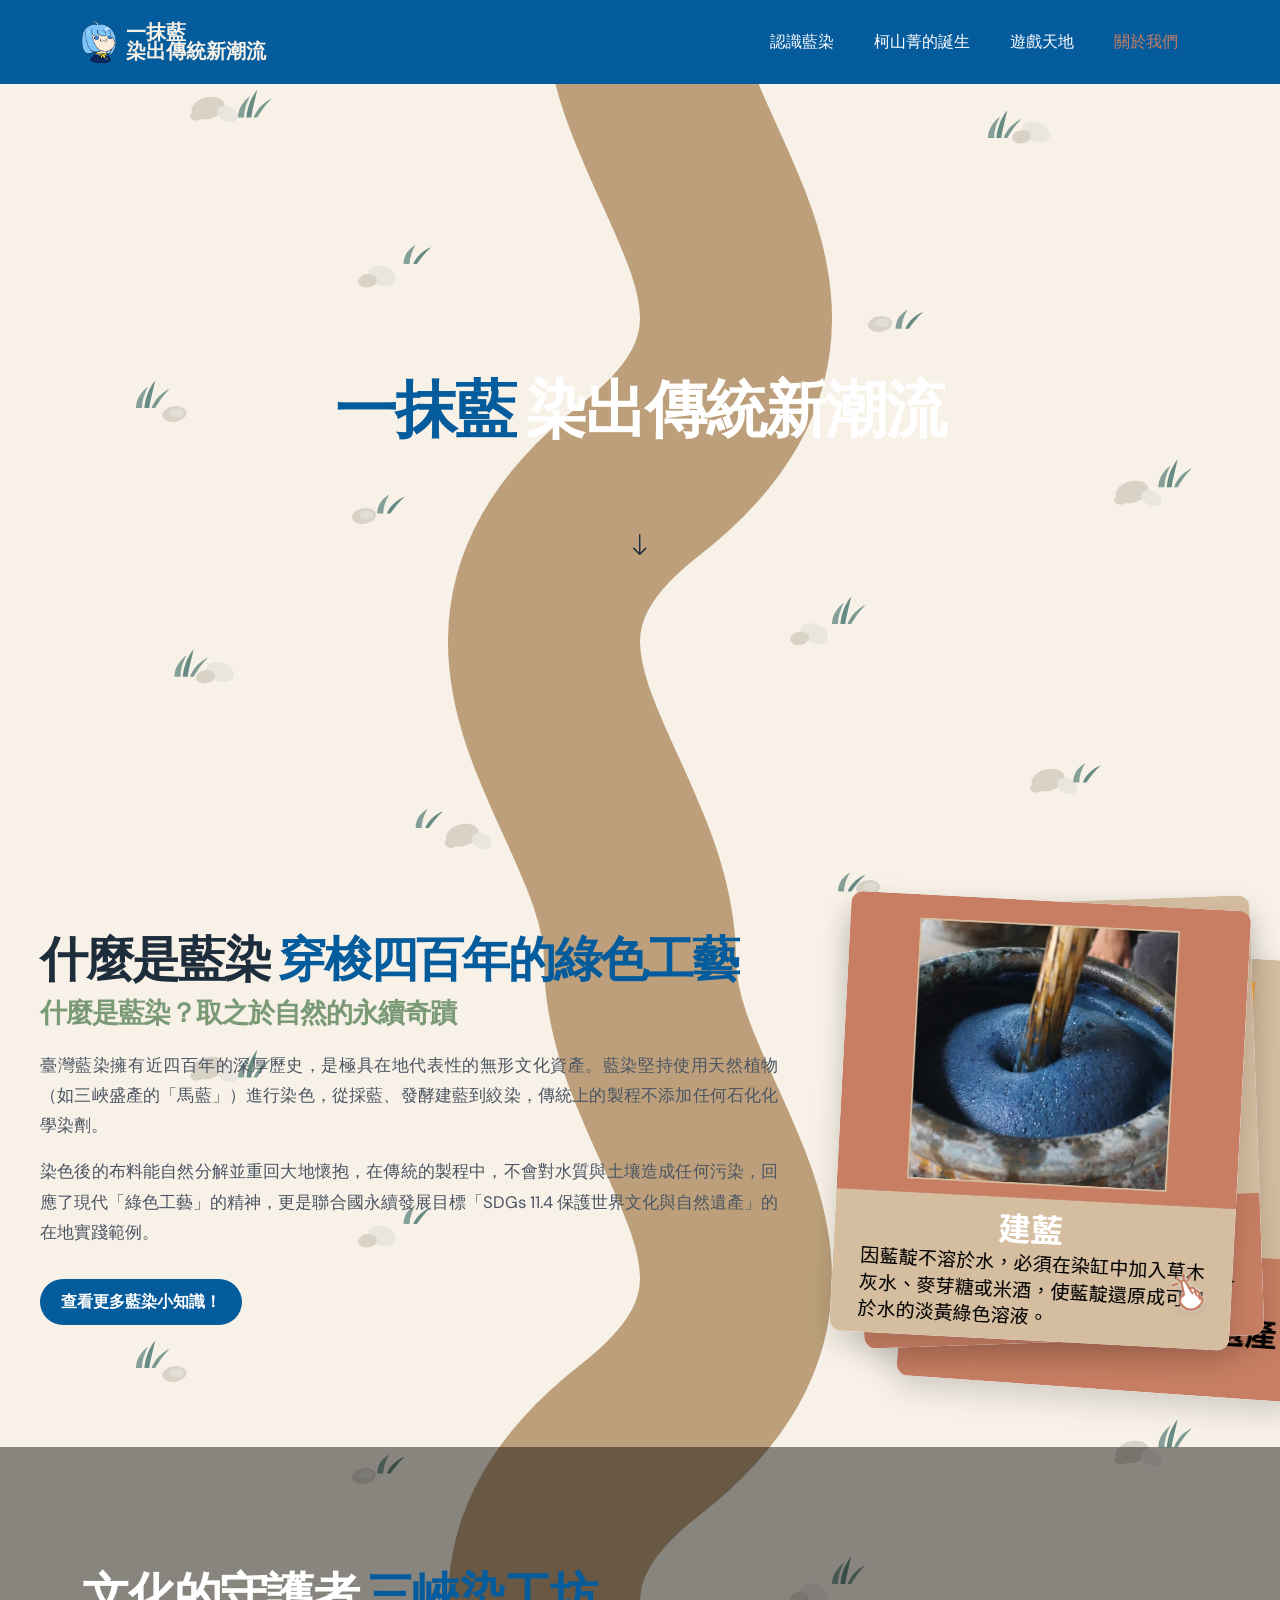
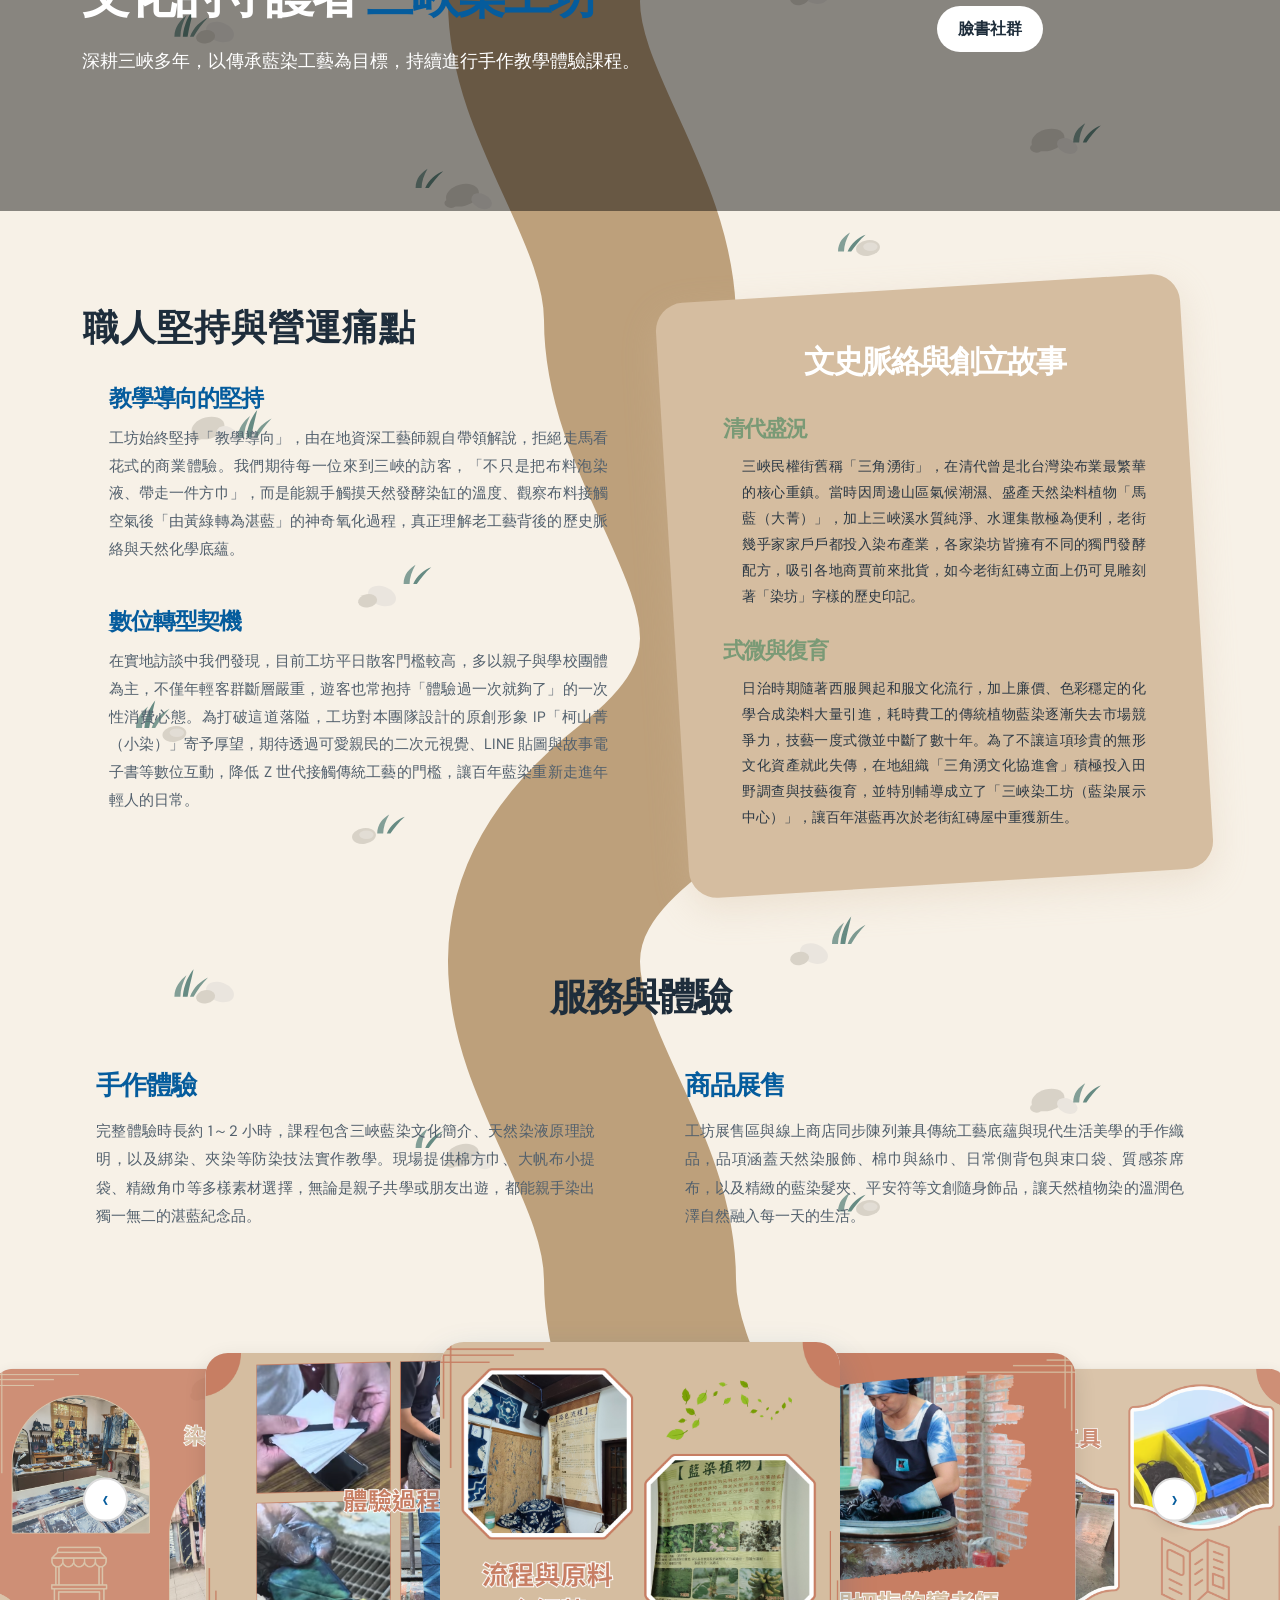
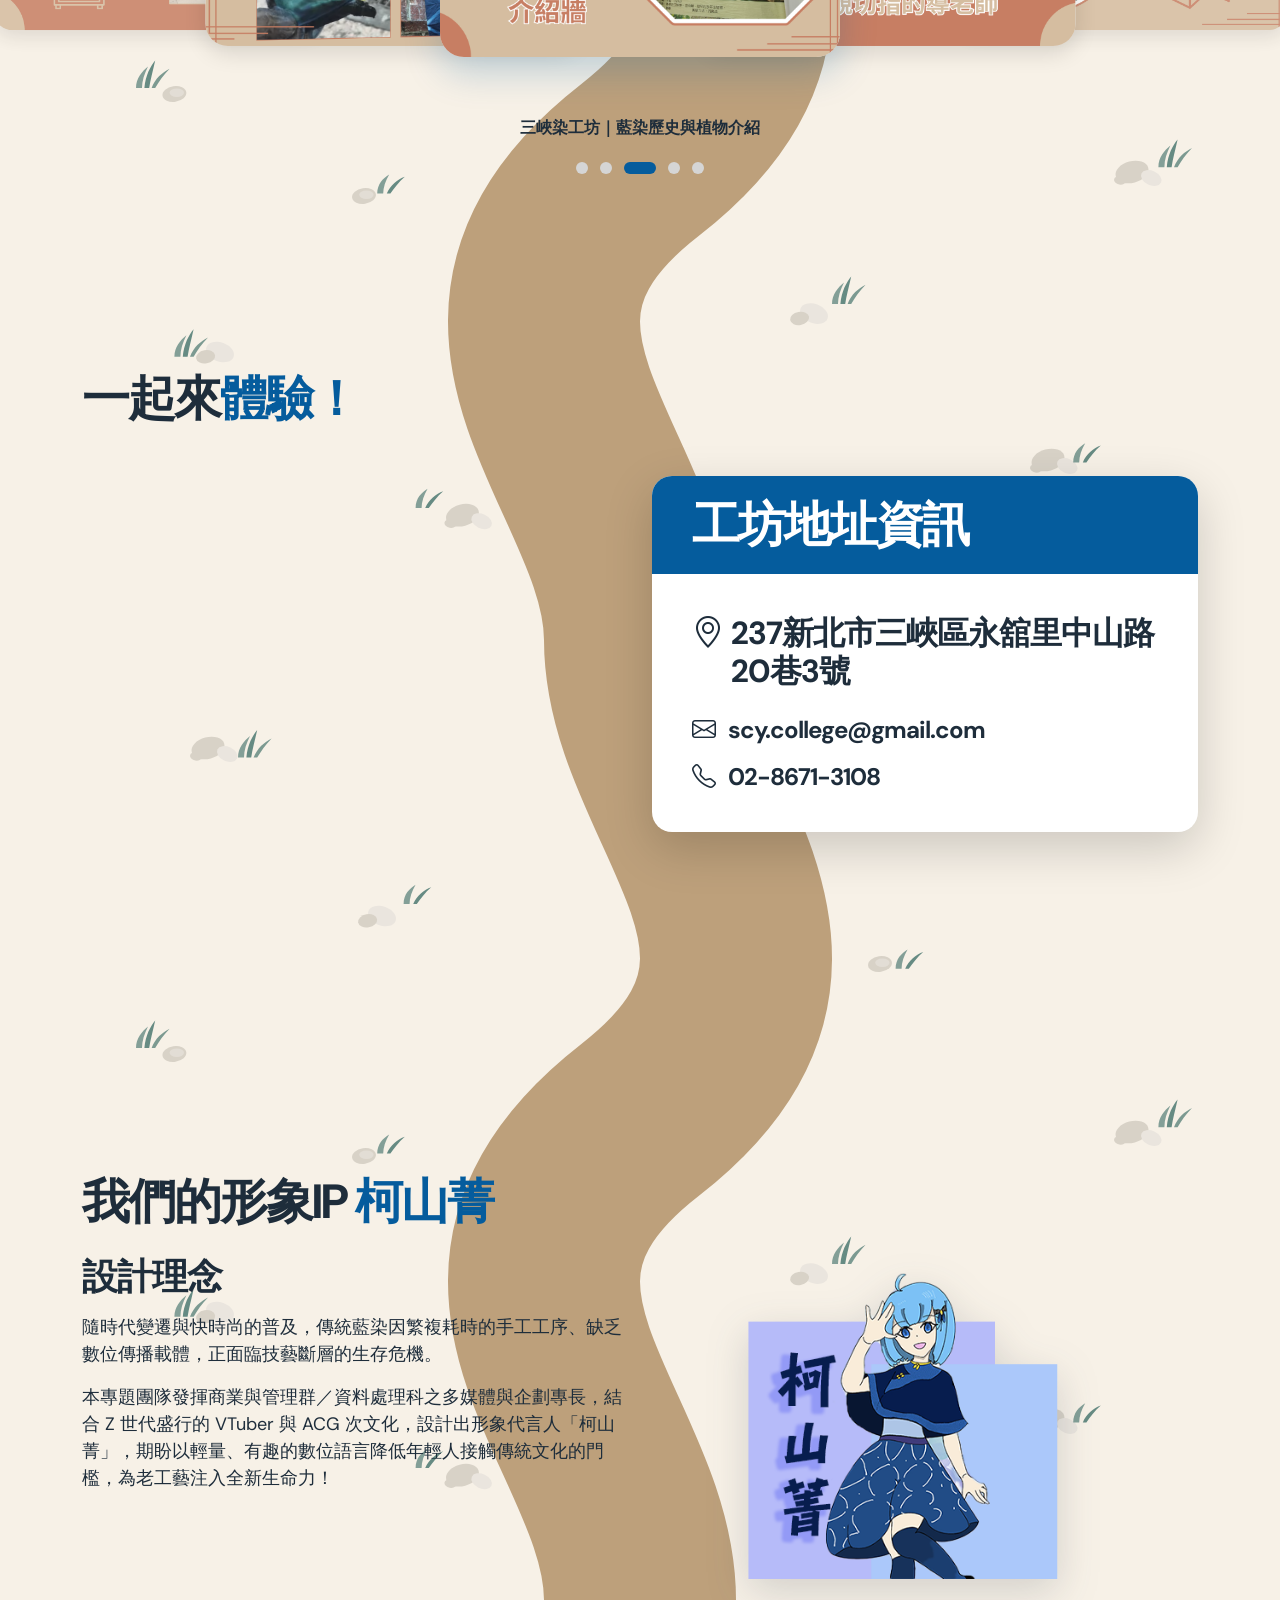
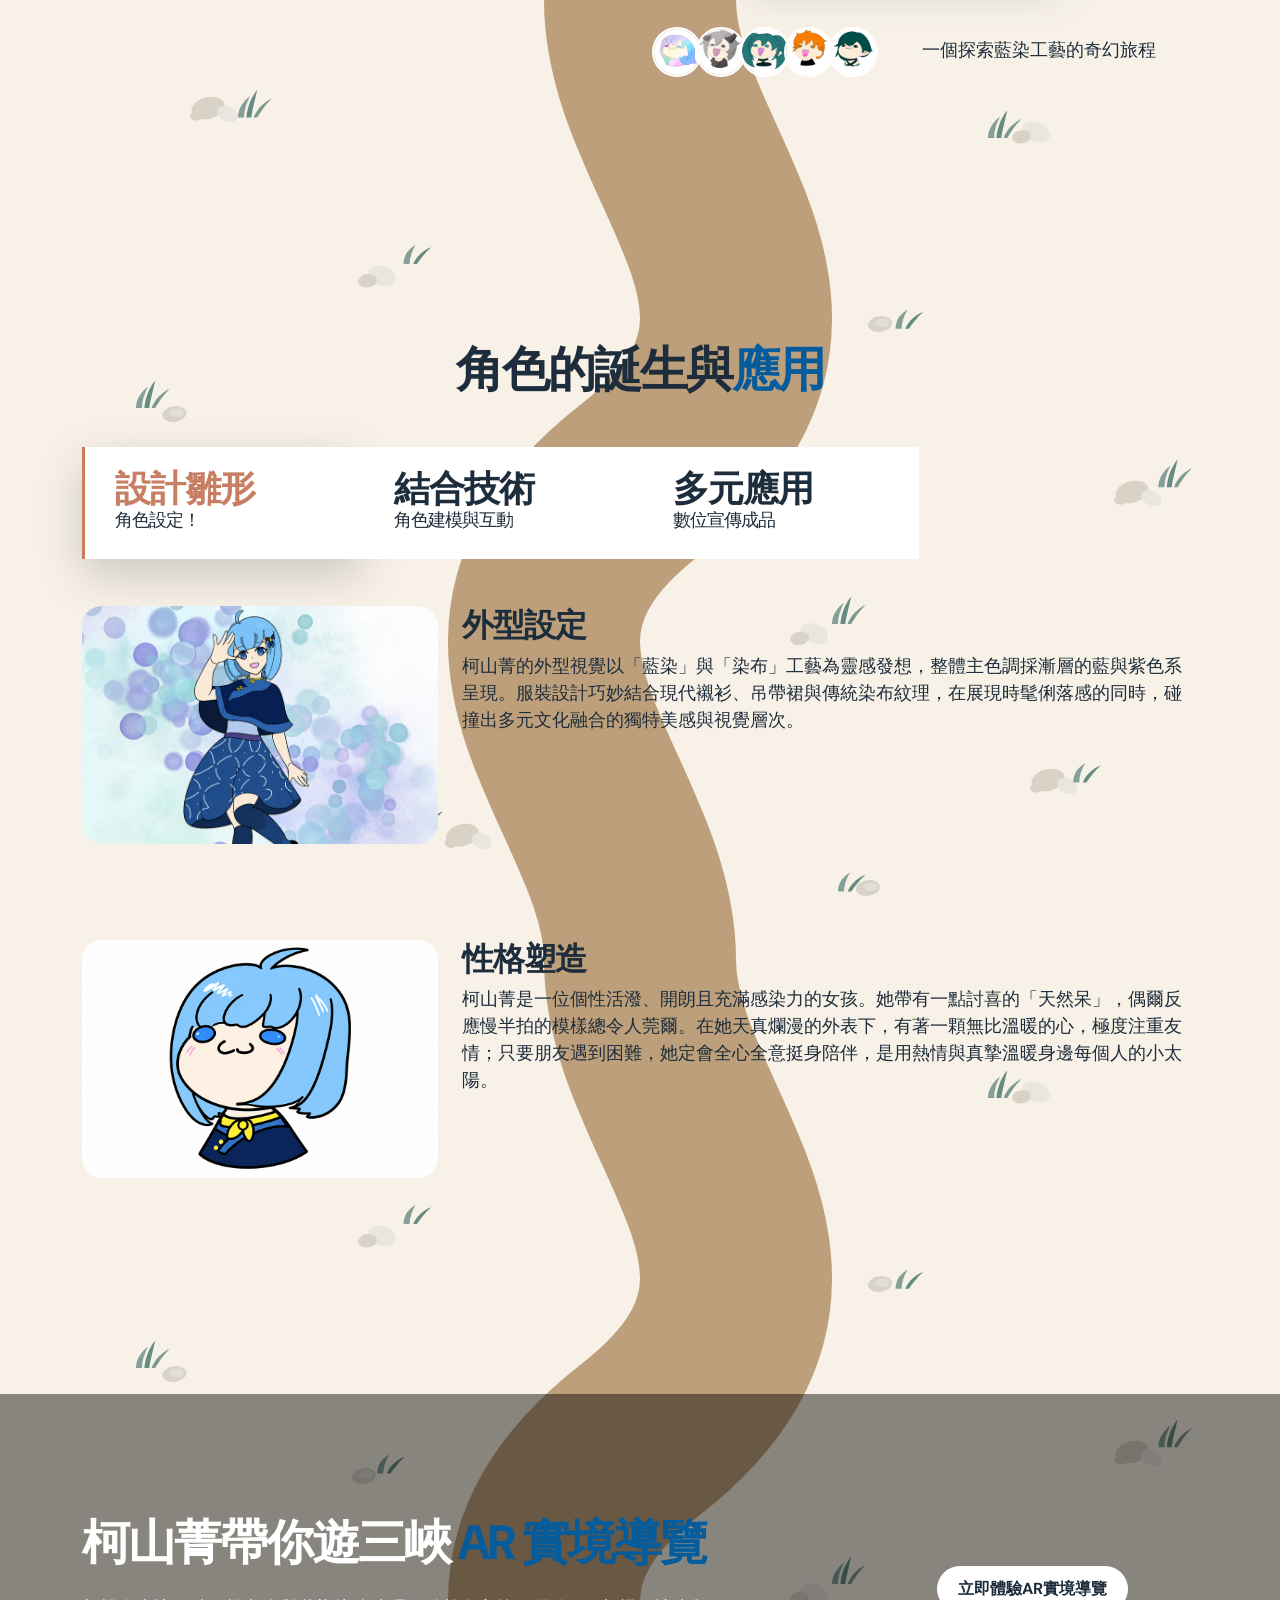
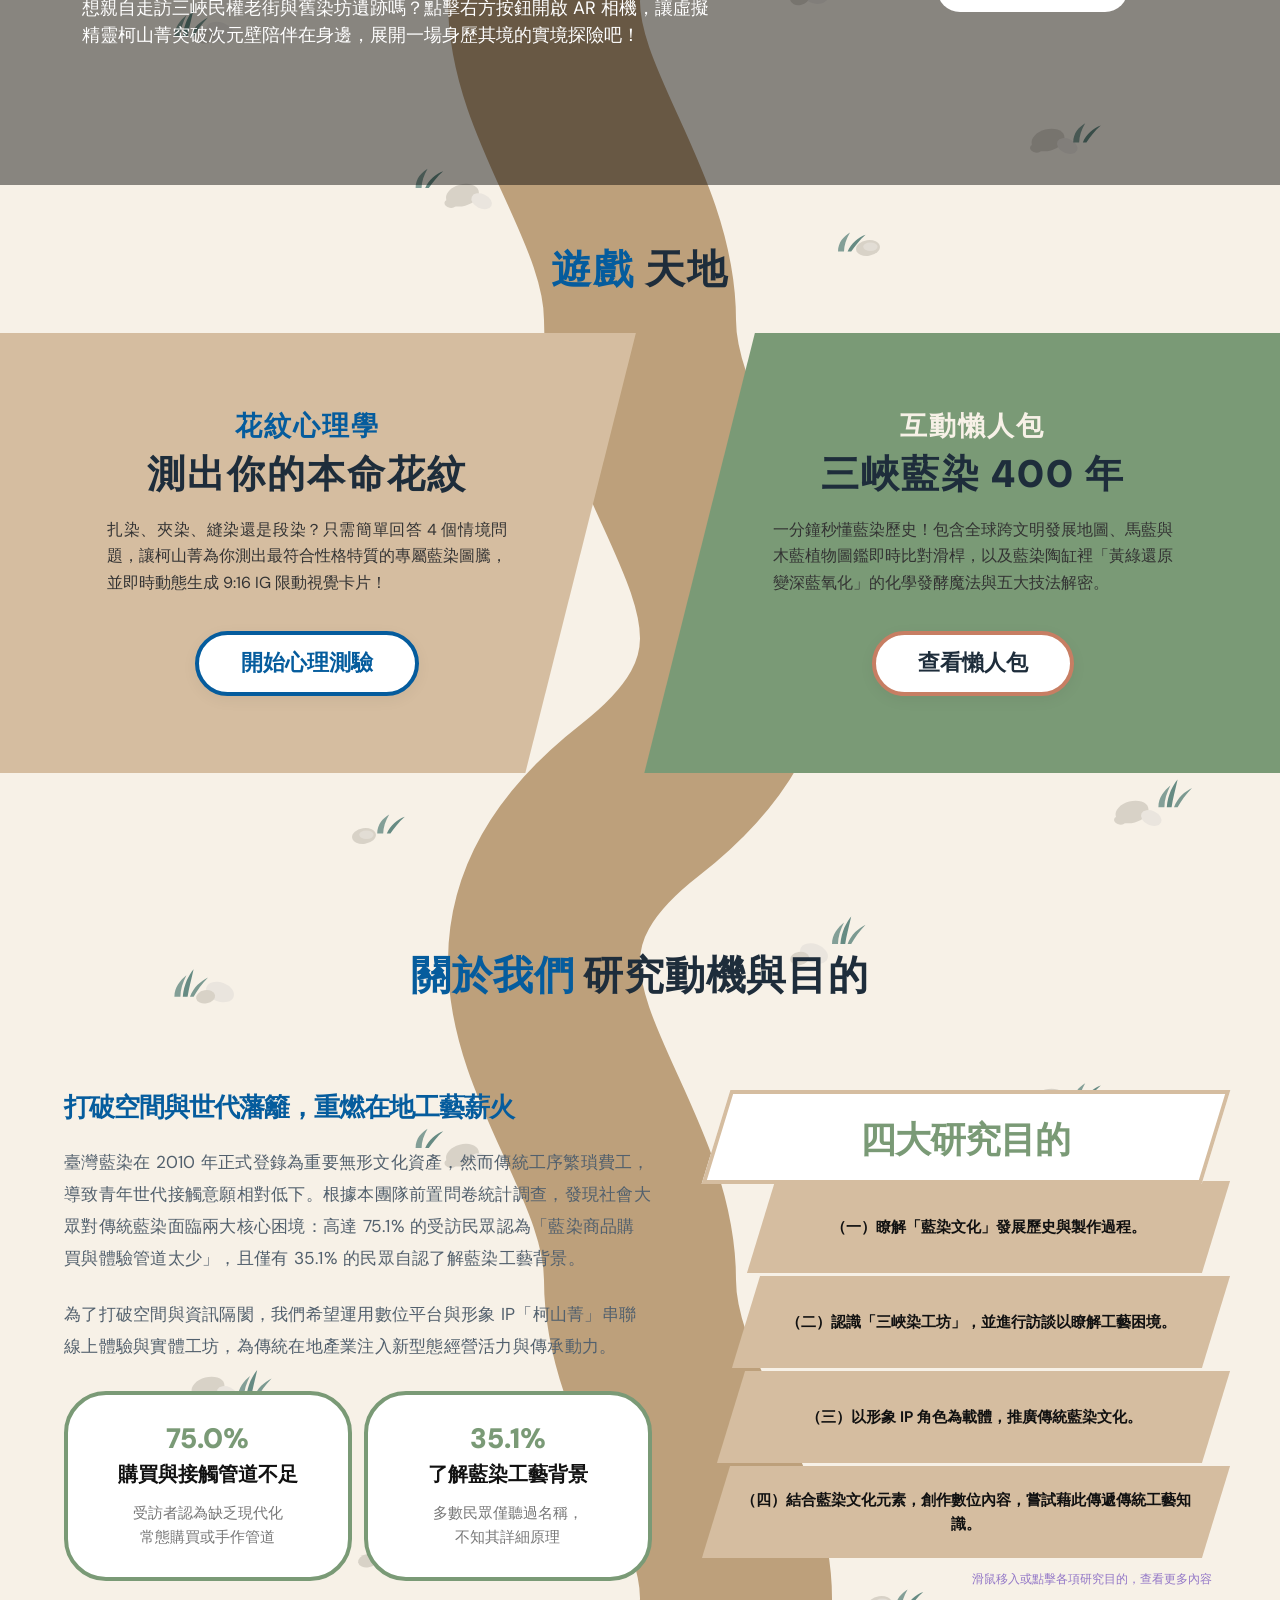
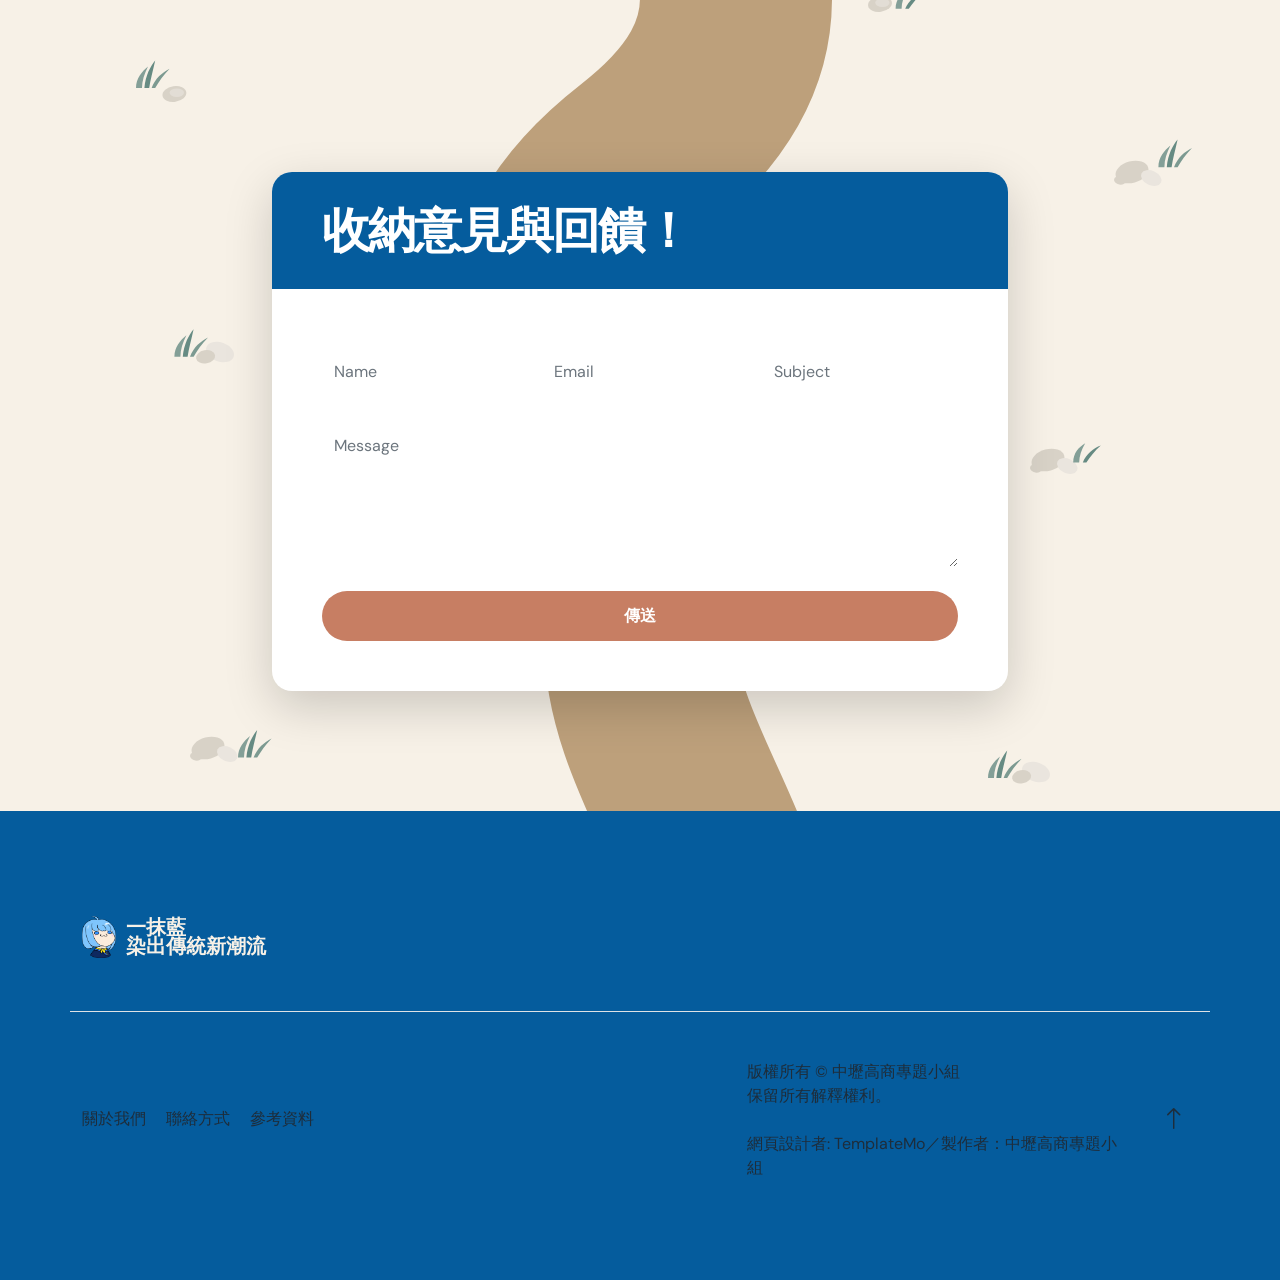
==== commit 8f88d0c0: "線稿優化及圖卡小改動" ====
--- a/index.html
+++ b/index.html
@@ -977,8 +977,8 @@
               臺灣藍染擁有近四百年的深厚歷史，是極具在地代表性的無形文化資產。藍染堅持使用天然植物（如三峽盛產的「馬藍」）進行染色，從採藍、發酵建藍到絞染，傳統上的製程不添加任何石化化學染劑。
             </p>
             <p class="intro-desc">
-              染色後的布料能自然分解並重回大地懷抱，在傳統的製程中，不會對水質與土壤造成任何污染，回應了現代「綠色工藝」的精神，更是聯合國永續發展目標（SDGs
-              11.4 保護世界文化與自然遺產）的在地實踐範例。
+              染色後的布料能自然分解並重回大地懷抱，在傳統的製程中，不會對水質與土壤造成任何污染，回應了現代「綠色工藝」的精神，更是聯合國永續發展目標「SDGs
+              11.4 保護世界文化與自然遺產」的在地實踐範例。
             </p>
             <a class="custom-btn btn custom-link mt-3" href="infographic.html"
               >查看更多藍染小知識！</a
@@ -994,7 +994,7 @@
                 style="z-index: 3"
                 onclick="rotateCards()"
               >
-                <img src="images/sdgs_card.png" alt="藍染工藝圖片1" />
+                <img src="images/work process_card.png" alt="建藍" />
               </div>
 
               <!-- 第二張卡片 (中層) -->
@@ -1003,7 +1003,7 @@
                 style="z-index: 2"
                 onclick="rotateCards()"
               >
-                <img src="images/work process_card.png" alt="藍染工藝圖片2" />
+                <img src="images/green to blue_card.png" alt="由綠變藍的魔法" />
               </div>
 
               <!-- 第三張卡片 (底層) -->
@@ -1012,7 +1012,7 @@
                 style="z-index: 1"
                 onclick="rotateCards()"
               >
-                <img src="images/green to blue_card.png" alt="藍染工藝圖片3" />
+                <img src="images/sdgs_card.png" alt="SDGs 11.4 保護世界文化與自然遺產" />
               </div>
                           <!-- 手指點擊提示小動畫 -->
               <div class="card-tap-hint" id="cardTapHint" aria-hidden="true">
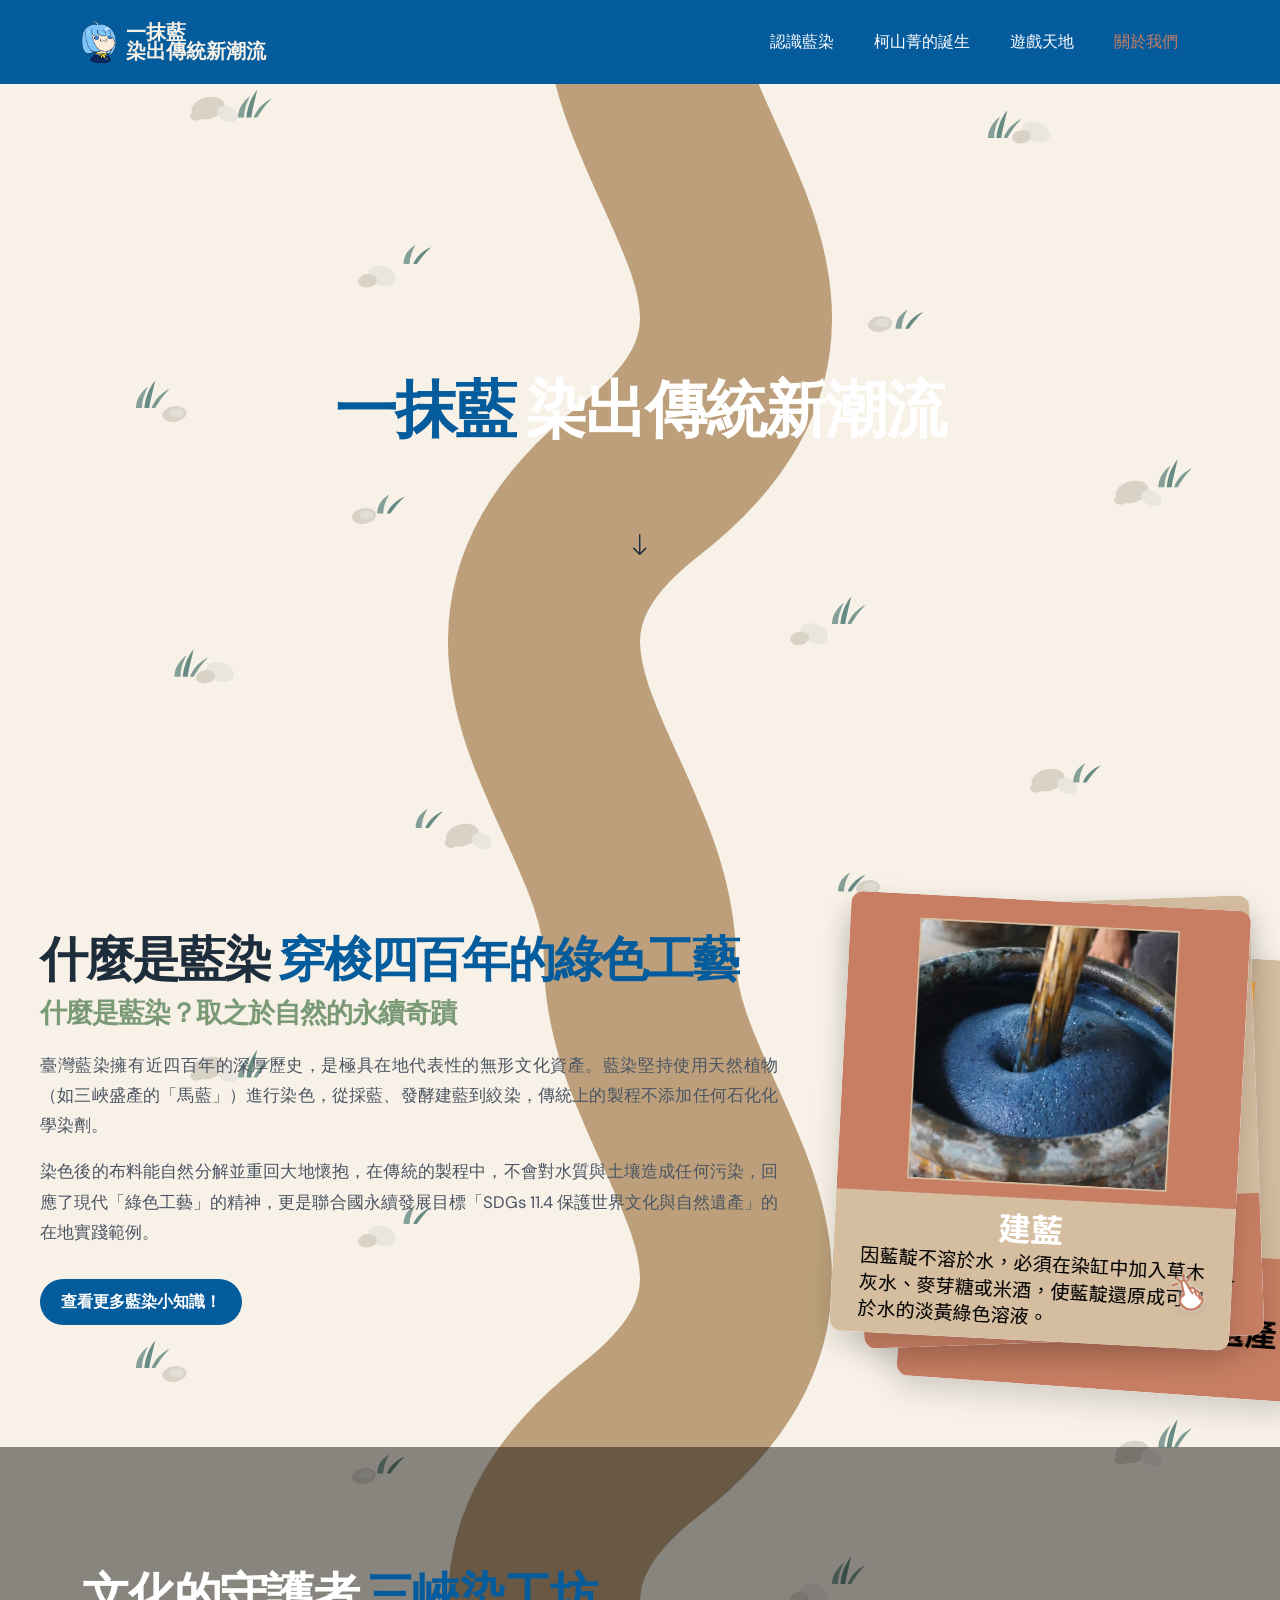
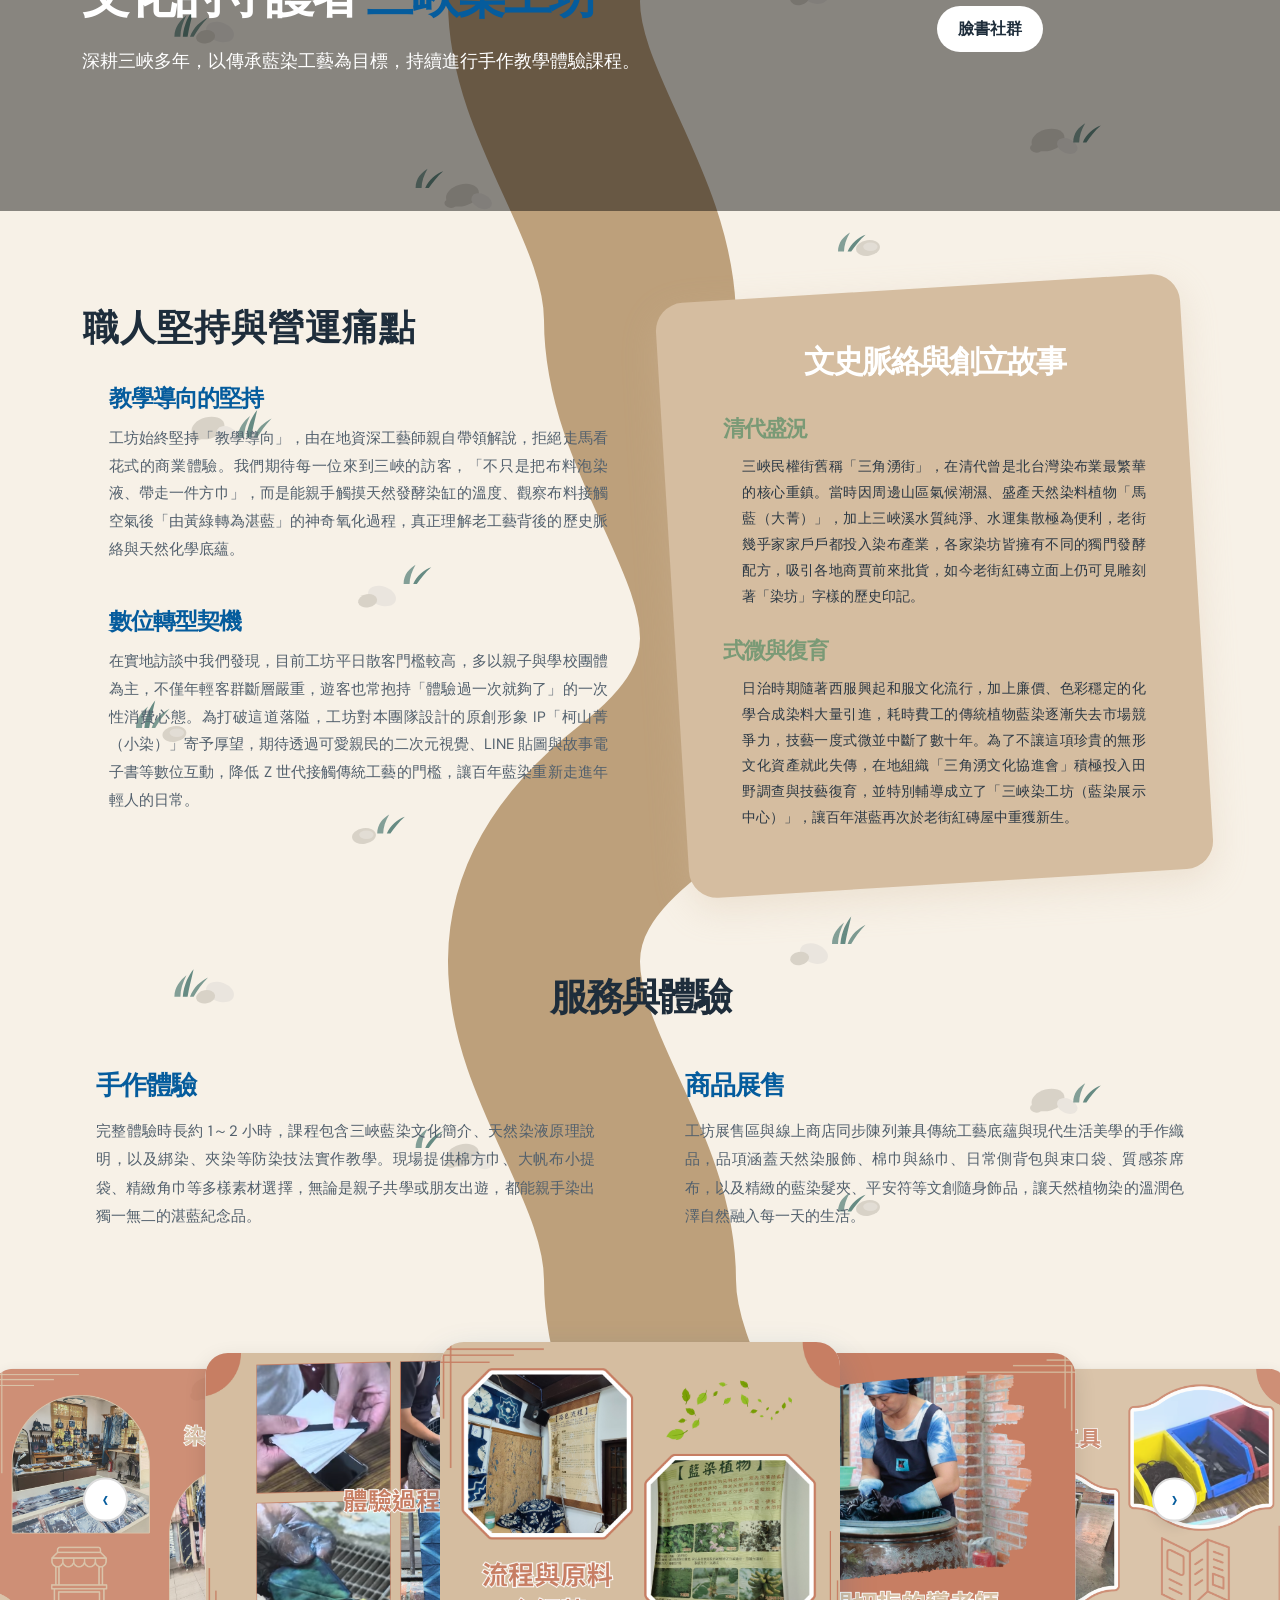
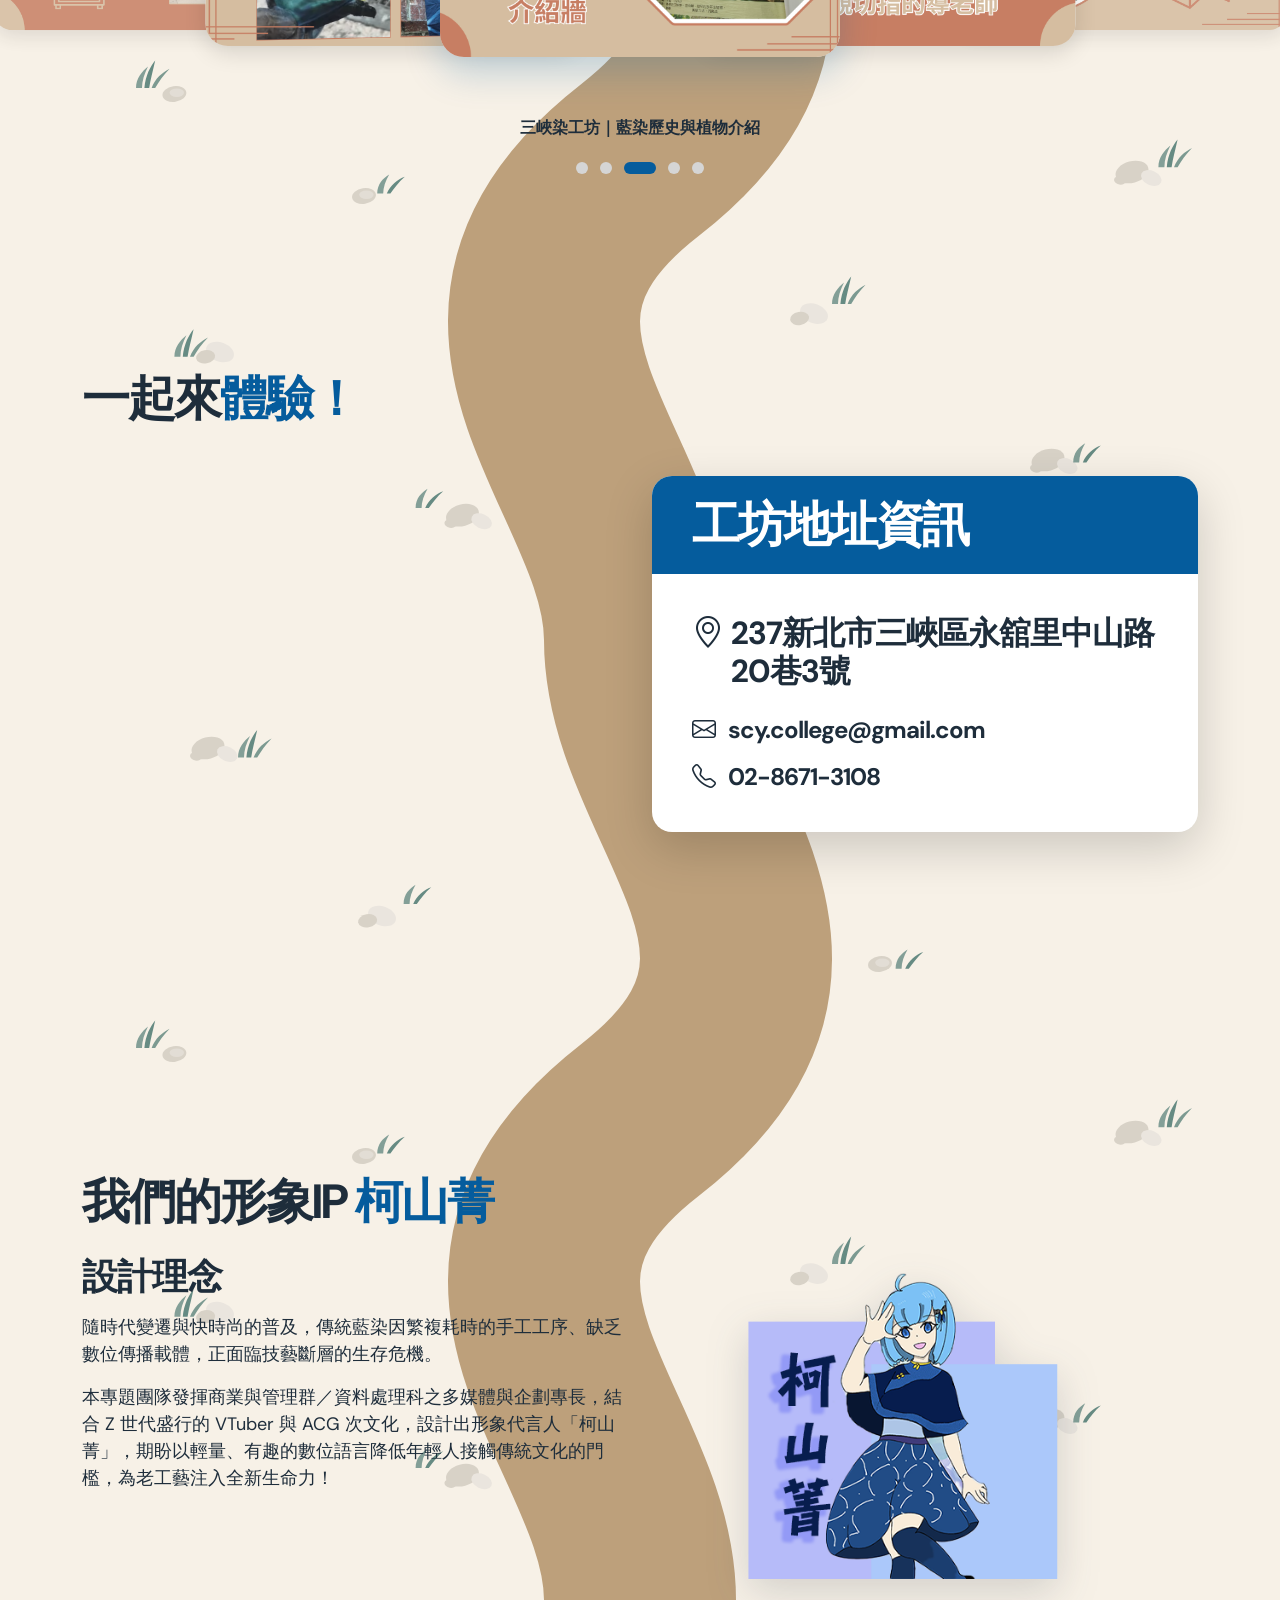
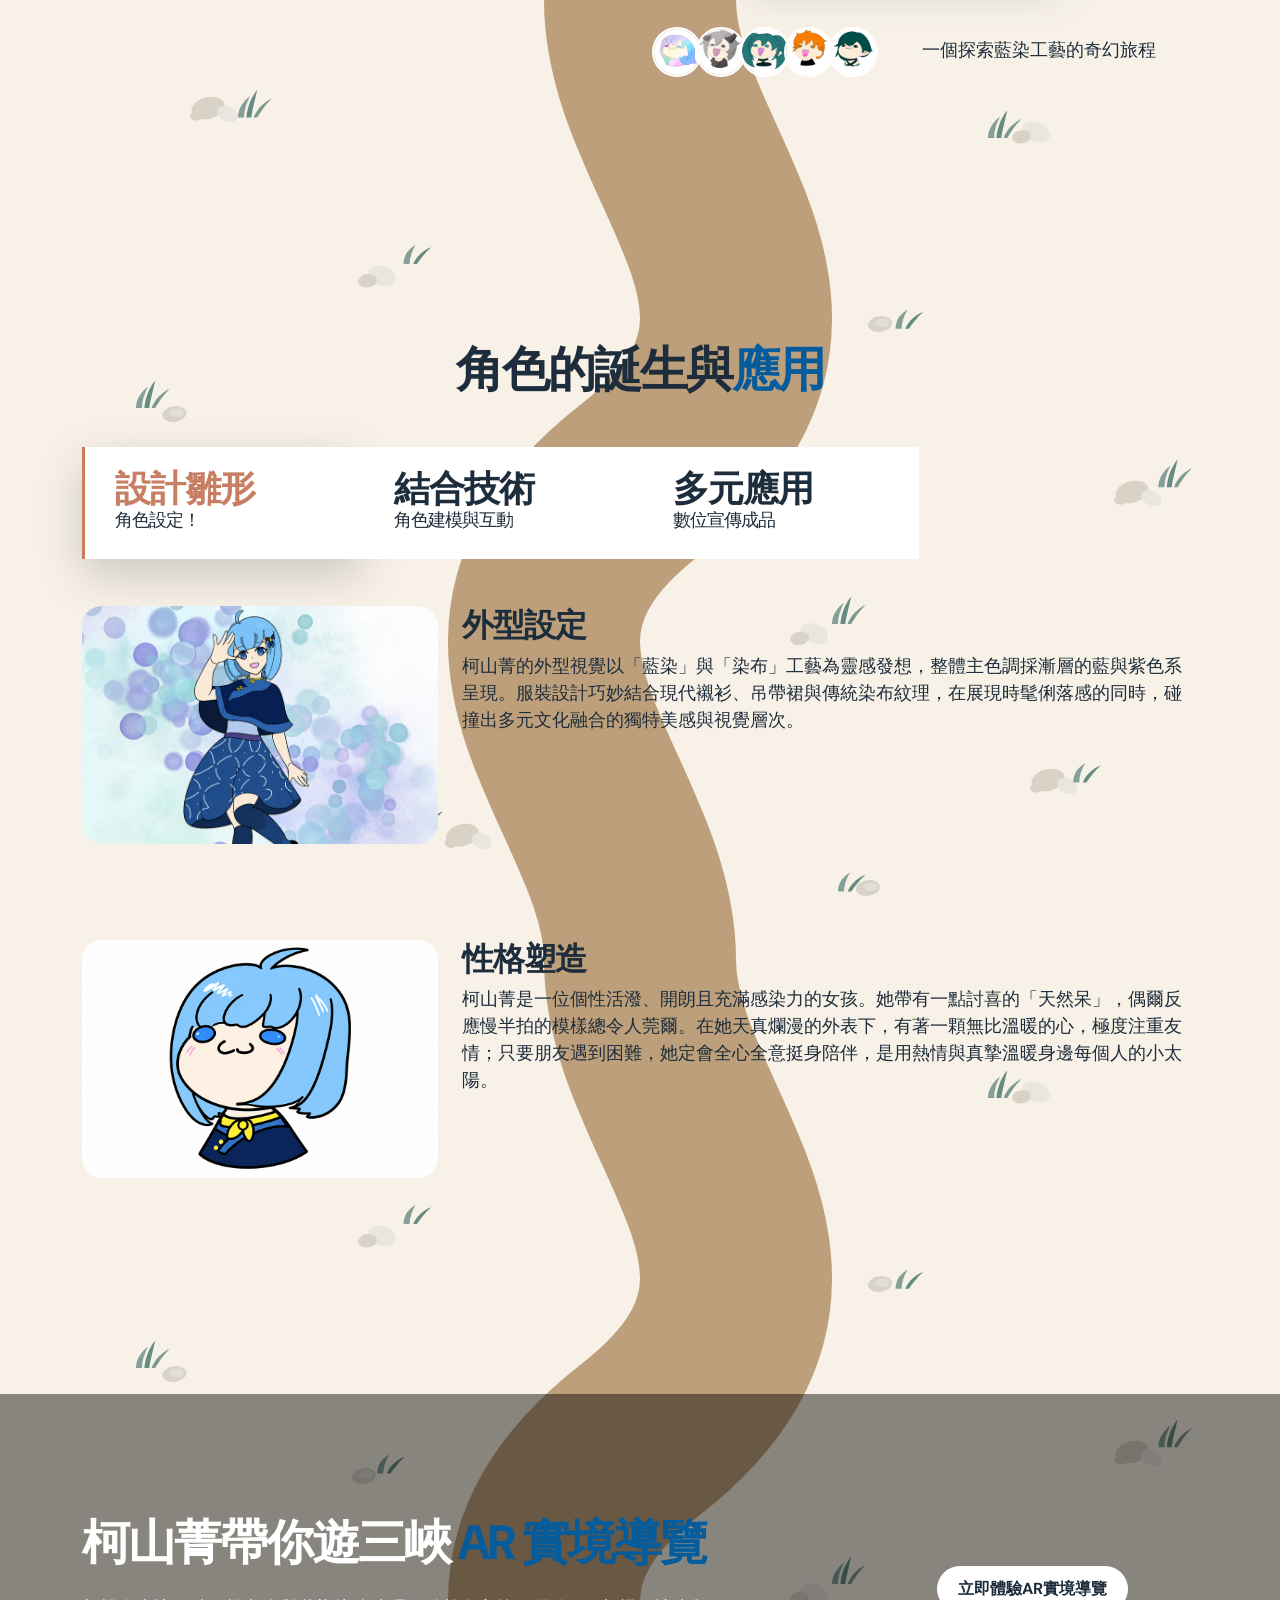
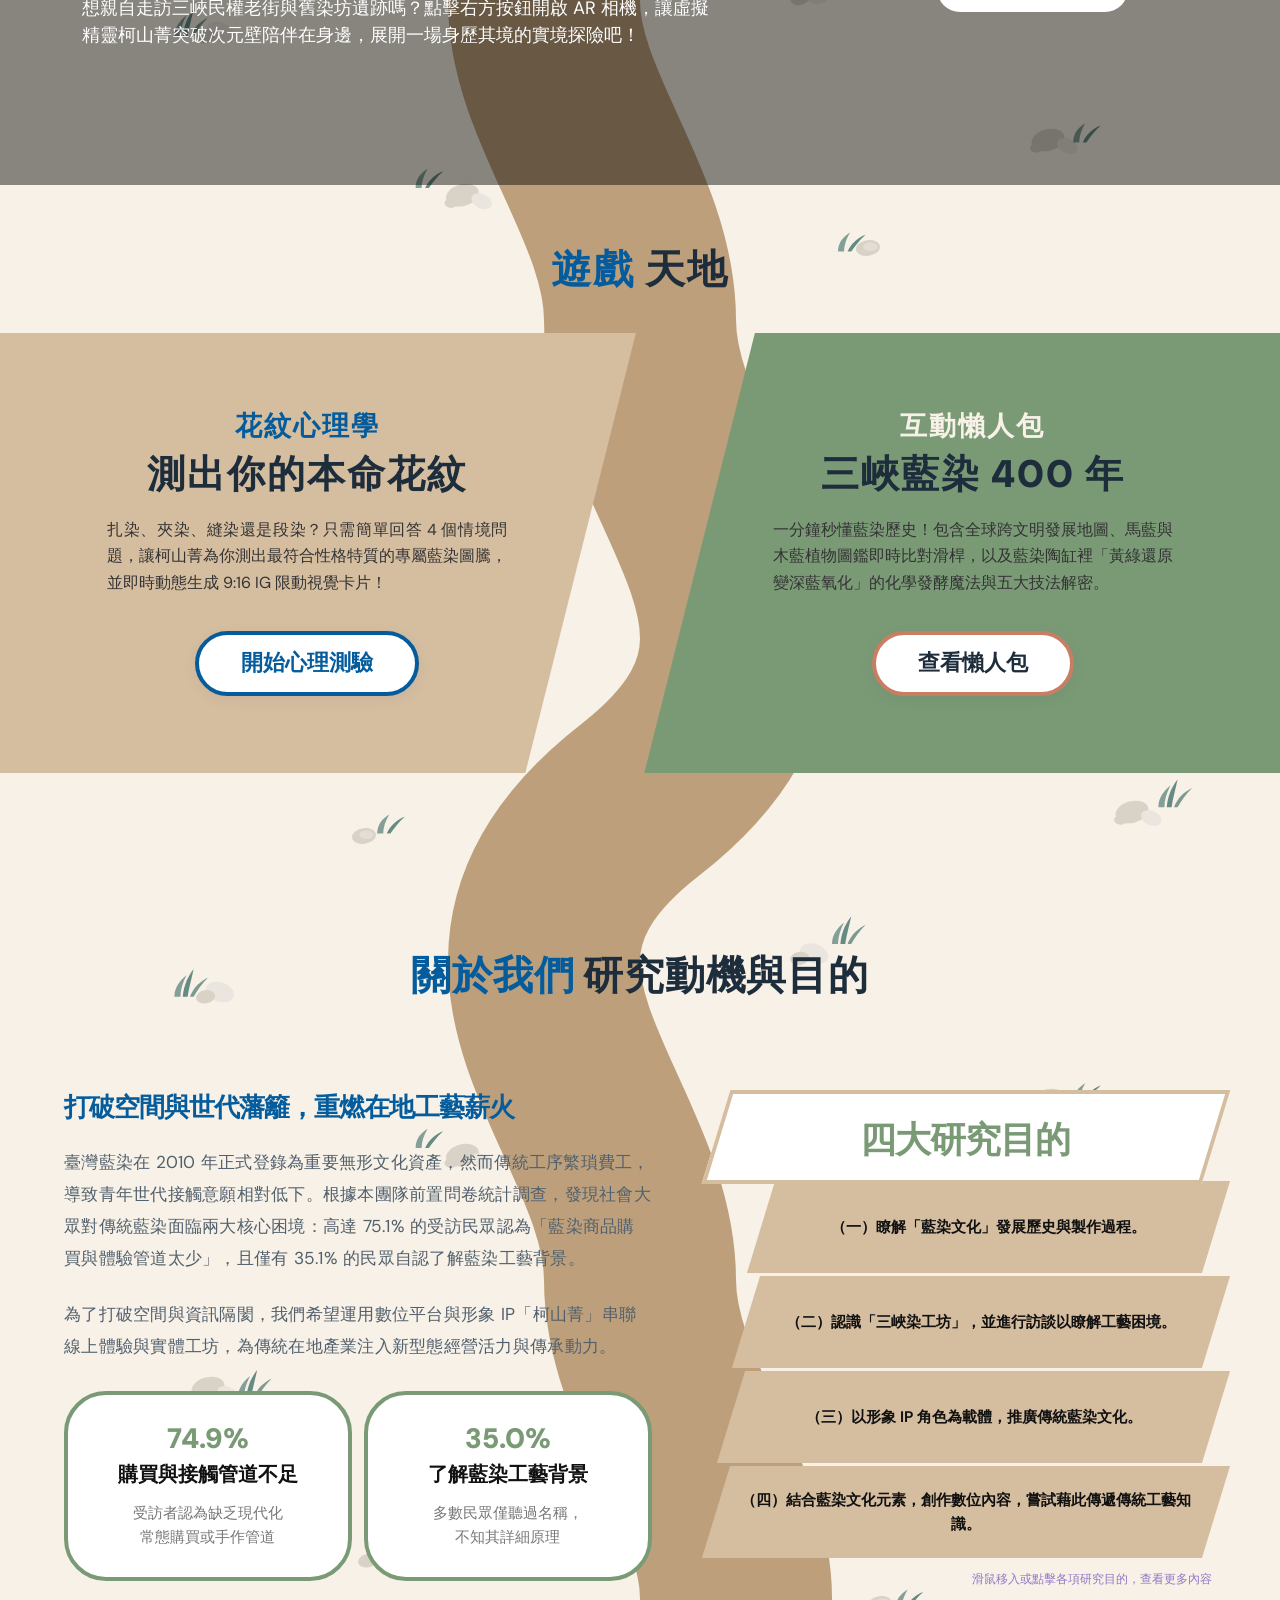
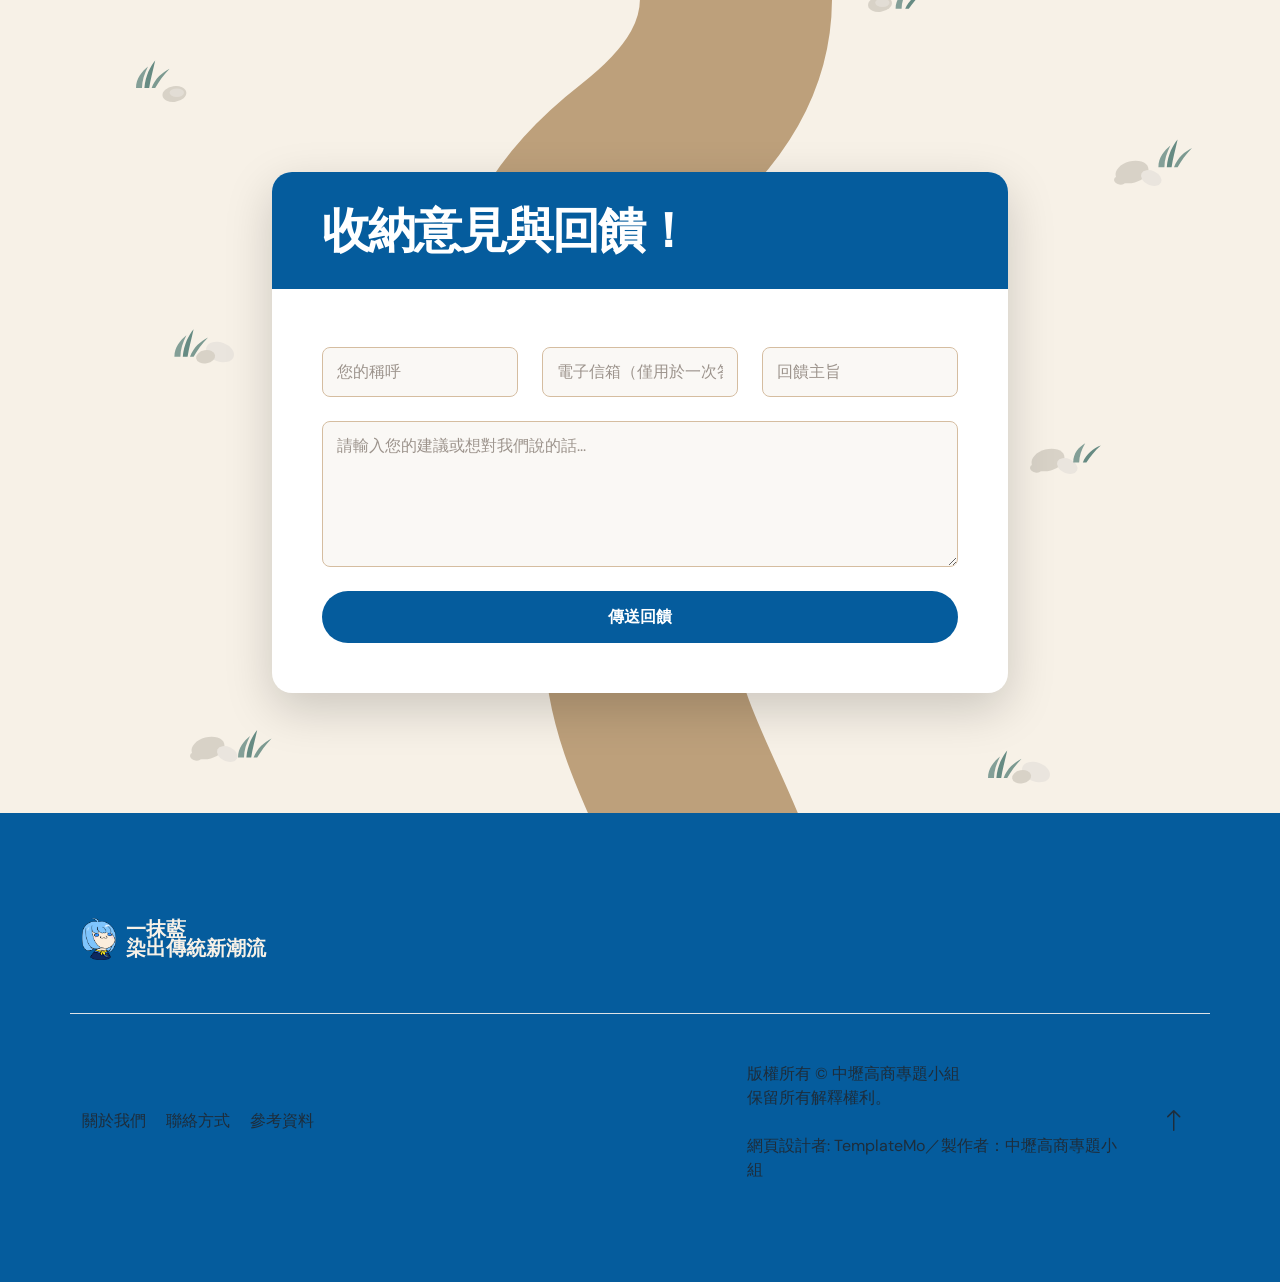
==== commit 99296b17: "feat: 串接FormSubmit意見回饋信箱服務，優化輸入欄位繁中化與邊框辨識度" ====
--- a/index.html
+++ b/index.html
@@ -103,6 +103,50 @@
         background-position: center !important;
         background-size: cover !important;
         background-attachment: fixed !important;
+      }
+
+      /* ==========================================================================
+         意見回饋區段 (Contact Form) 輸入框邊界優化
+         ========================================================================== */
+      .contact-form .form-control {
+        border: 1.5px solid #D5BDA0 !important;
+        border-radius: 8px !important;
+        padding: 12px 14px !important;
+        background-color: #FAF8F5 !important;
+        color: #1E2D3B !important;
+        font-size: 1rem;
+        margin-bottom: 24px;
+        transition: border-color 0.25s ease, box-shadow 0.25s ease, background-color 0.25s ease;
+      }
+
+      .contact-form .form-control::placeholder {
+        color: #8C827A !important;
+        opacity: 0.85;
+      }
+
+      .contact-form .form-control:focus {
+        border-color: #055c9d !important;
+        background-color: #ffffff !important;
+        outline: 0 !important;
+        box-shadow: 0 0 0 3px rgba(5, 92, 157, 0.18) !important;
+      }
+
+      .contact-form button[type="submit"] {
+        background: var(--color-indigo-navy, #055c9d) !important;
+        border-radius: 100px !important;
+        color: #ffffff !important;
+        font-weight: 700 !important;
+        padding: 14px 20px !important;
+        border: none !important;
+        cursor: pointer;
+        transition: all 0.3s ease;
+      }
+
+      .contact-form button[type="submit"]:hover,
+      .contact-form button[type="submit"]:focus {
+        background: var(--color-terracotta, #C77E63) !important;
+        color: #ffffff !important;
+        box-shadow: 0 4px 16px rgba(199, 126, 99, 0.35) !important;
       }
 
       .titleA, .hero .titleA {
@@ -2949,12 +2993,17 @@
         <div class="container">
           <div class="row">
             <div class="col-lg-8 col-12 mx-auto">
+              <!-- 修改收件信箱請直接更改下方 action 網址中的 Email：414328@clvsc.tyc.edu.tw -->
               <form
                 class="custom-form contact-form bg-white shadow-lg"
-                action="#"
-                method="post"
+                action="https://formsubmit.co/414328@clvsc.tyc.edu.tw"
+                method="POST"
                 role="form"
               >
+                <!-- FormSubmit 輔助設定 -->
+                <input type="hidden" name="_subject" value="三峽藍染網站 - 新的意見與回饋！" />
+                <input type="hidden" name="_template" value="table" />
+
                 <h2>收納意見與回饋！</h2>
 
                 <div class="row">
@@ -2964,8 +3013,8 @@
                       name="name"
                       id="name"
                       class="form-control"
-                      placeholder="Name"
-                      required=""
+                      placeholder="您的稱呼"
+                      required
                     />
                   </div>
 
@@ -2976,8 +3025,8 @@
                       id="email"
                       pattern="[^ @]*@[^ @]*"
                       class="form-control"
-                      placeholder="Email"
-                      required=""
+                      placeholder="電子信箱（僅用於一次答覆）"
+                      required
                     />
                   </div>
 
@@ -2987,7 +3036,8 @@
                       name="subject"
                       id="subject"
                       class="form-control"
-                      placeholder="Subject"
+                      placeholder="回饋主旨"
+                      required
                     />
                   </div>
 
@@ -2997,10 +3047,11 @@
                       rows="5"
                       id="message"
                       name="message"
-                      placeholder="Message"
+                      placeholder="請輸入您的建議或想對我們說的話..."
+                      required
                     ></textarea>
 
-                    <button type="submit" class="form-control">傳送</button>
+                    <button type="submit" class="form-control">傳送回饋</button>
                   </div>
                 </div>
               </form>
--- a/css/templatemo-leadership-event.css
+++ b/css/templatemo-leadership-event.css
@@ -898,28 +898,51 @@
 }
 
 /*---------------------------------------
-  CUSTOM FORM               
------------------------------------------*/
-.custom-form .form-control {
-  background: var(--section-bg-color);
-  border: 0;
+  CUSTOM FORM (意見與回饋表單)
+-----------------------------------------*/
+.custom-form .form-control,
+.contact-form .form-control {
+  border: 1.5px solid #D5BDA0;
+  border-radius: 8px;
+  padding: 12px 14px;
+  background-color: #FAF8F5;
+  color: var(--color-dark-text, #1E2D3B);
+  font-size: 1rem;
   margin-bottom: 24px;
-  padding-top: 13px;
-  padding-bottom: 13px;
+  transition: border-color 0.25s ease, box-shadow 0.25s ease, background-color 0.25s ease;
+}
+
+.custom-form .form-control::placeholder,
+.contact-form .form-control::placeholder {
+  color: #8C827A;
+  opacity: 0.85;
+}
+
+.custom-form .form-control:focus,
+.contact-form .form-control:focus {
+  border-color: #055c9d;
+  background-color: #ffffff;
+  outline: 0;
+  box-shadow: 0 0 0 3px rgba(5, 92, 157, 0.18);
 }
 
 .custom-form button[type="submit"] {
-  background: var(--primary-color);
+  background: var(--color-indigo-navy, #055c9d);
   border-radius: 100px;
   color: var(--white-color);
   font-weight: var(--font-weight-bold);
-  transition: all 0.3s;
+  padding: 12px 20px;
+  border: none;
+  cursor: pointer;
+  transition: all 0.3s ease;
   margin-bottom: 0;
 }
 
 .custom-form button[type="submit"]:hover,
 .custom-form button[type="submit"]:focus {
-  background: var(--navbar-bg-color);
+  background: var(--color-terracotta, #C77E63);
+  color: #ffffff;
+  box-shadow: 0 4px 16px rgba(199, 126, 99, 0.35);
 }
 
 /*---------------------------------------
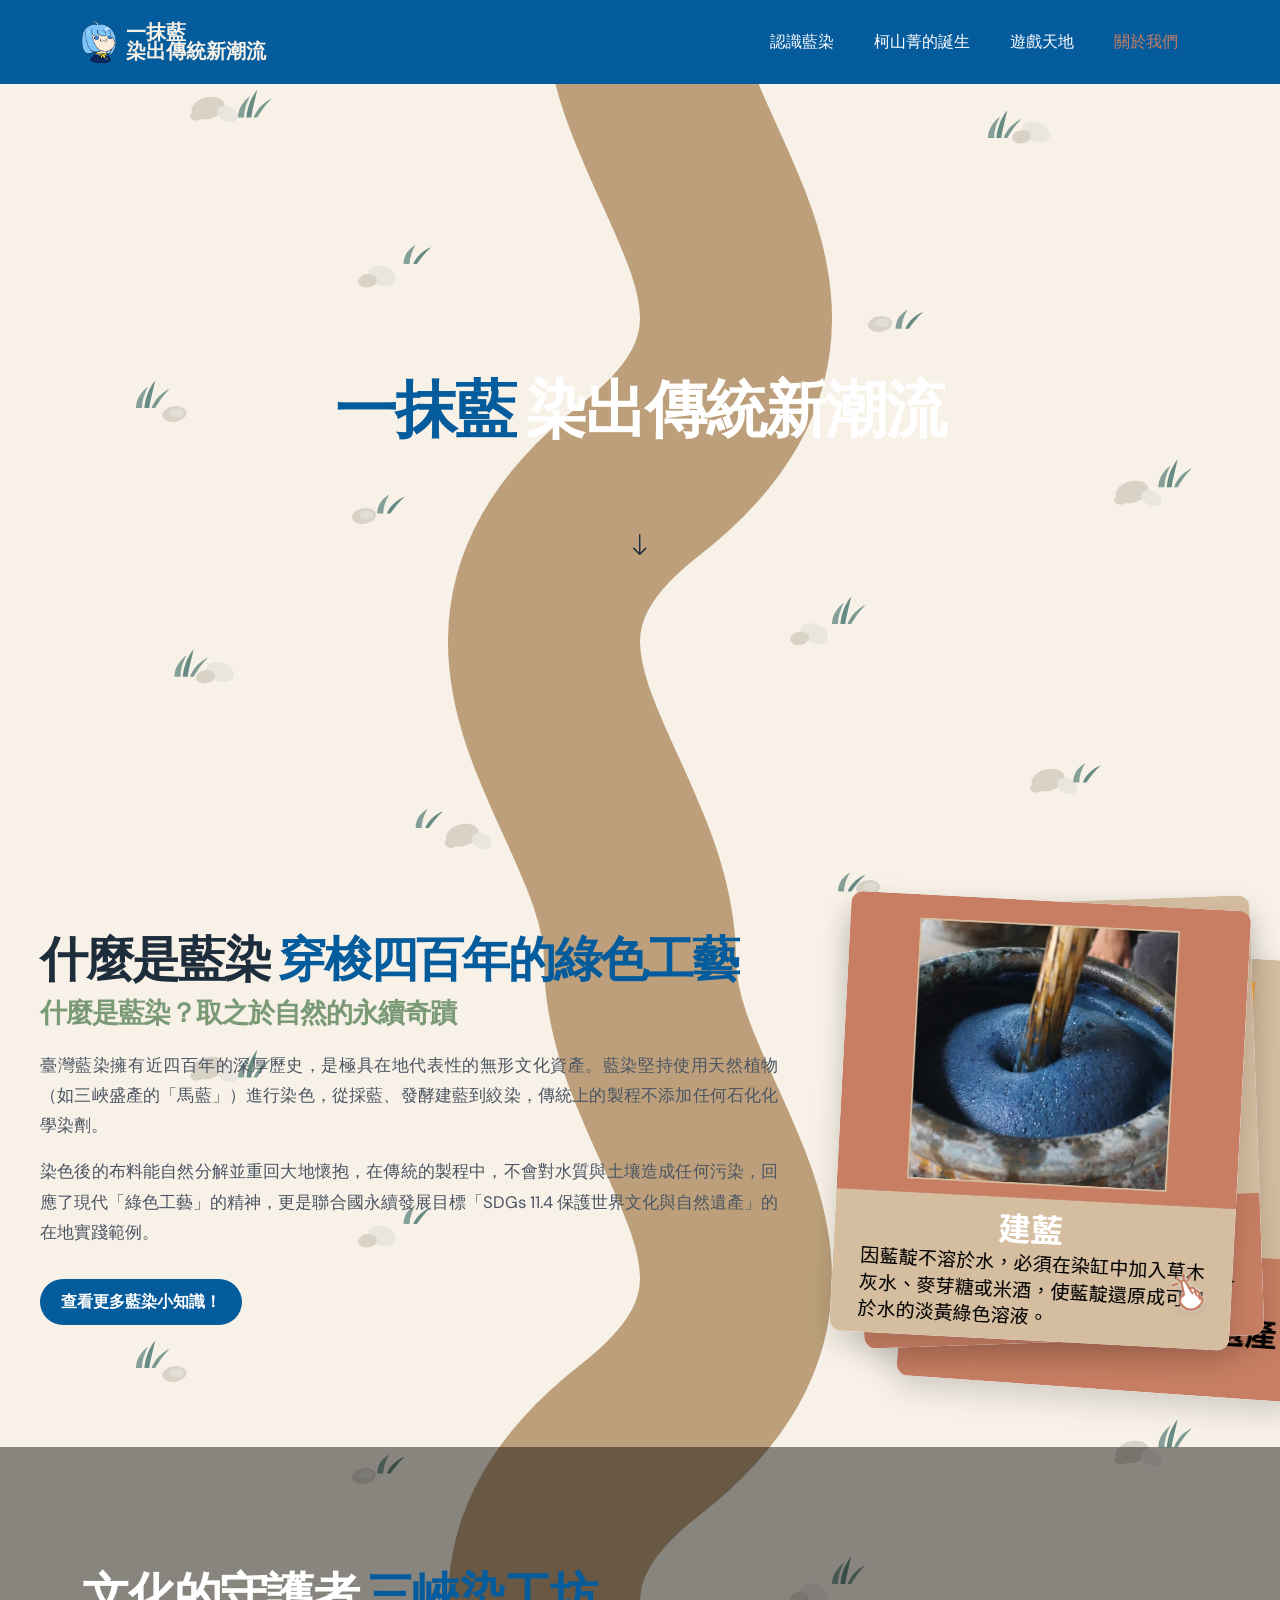
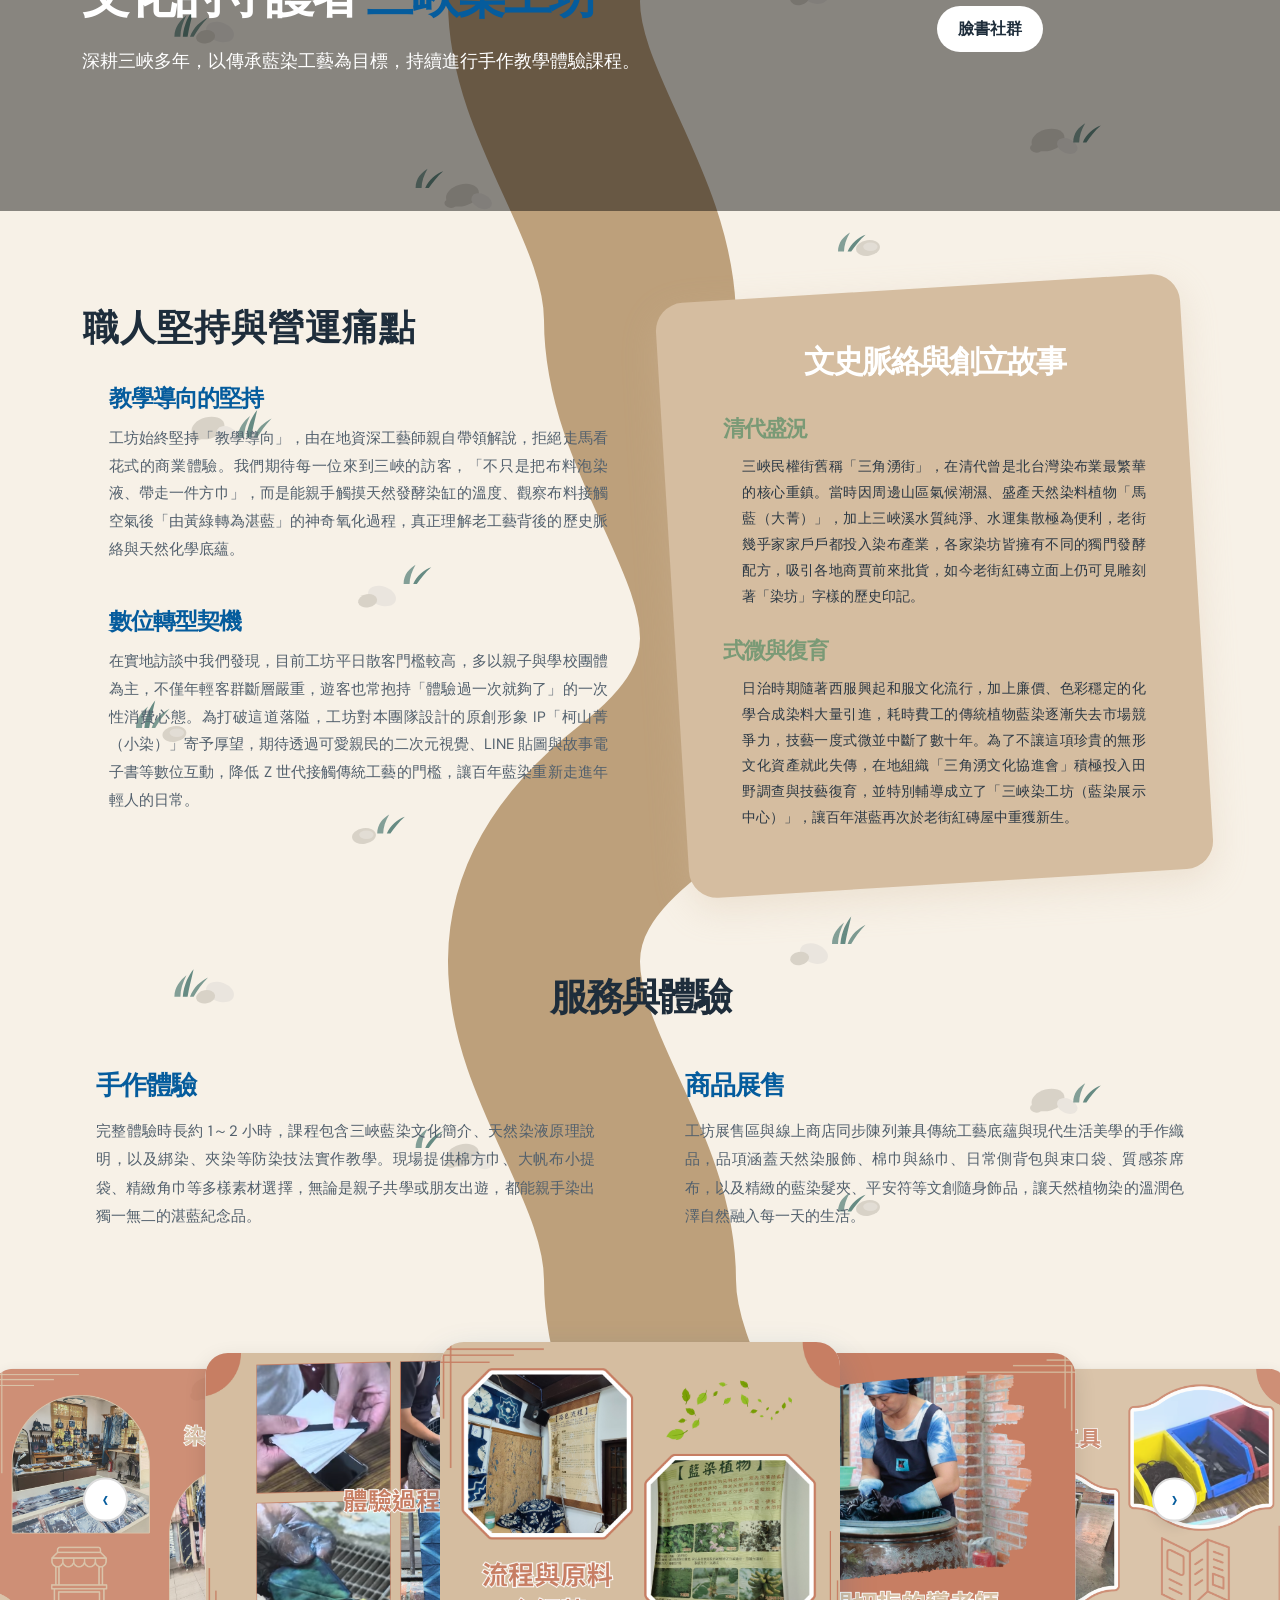
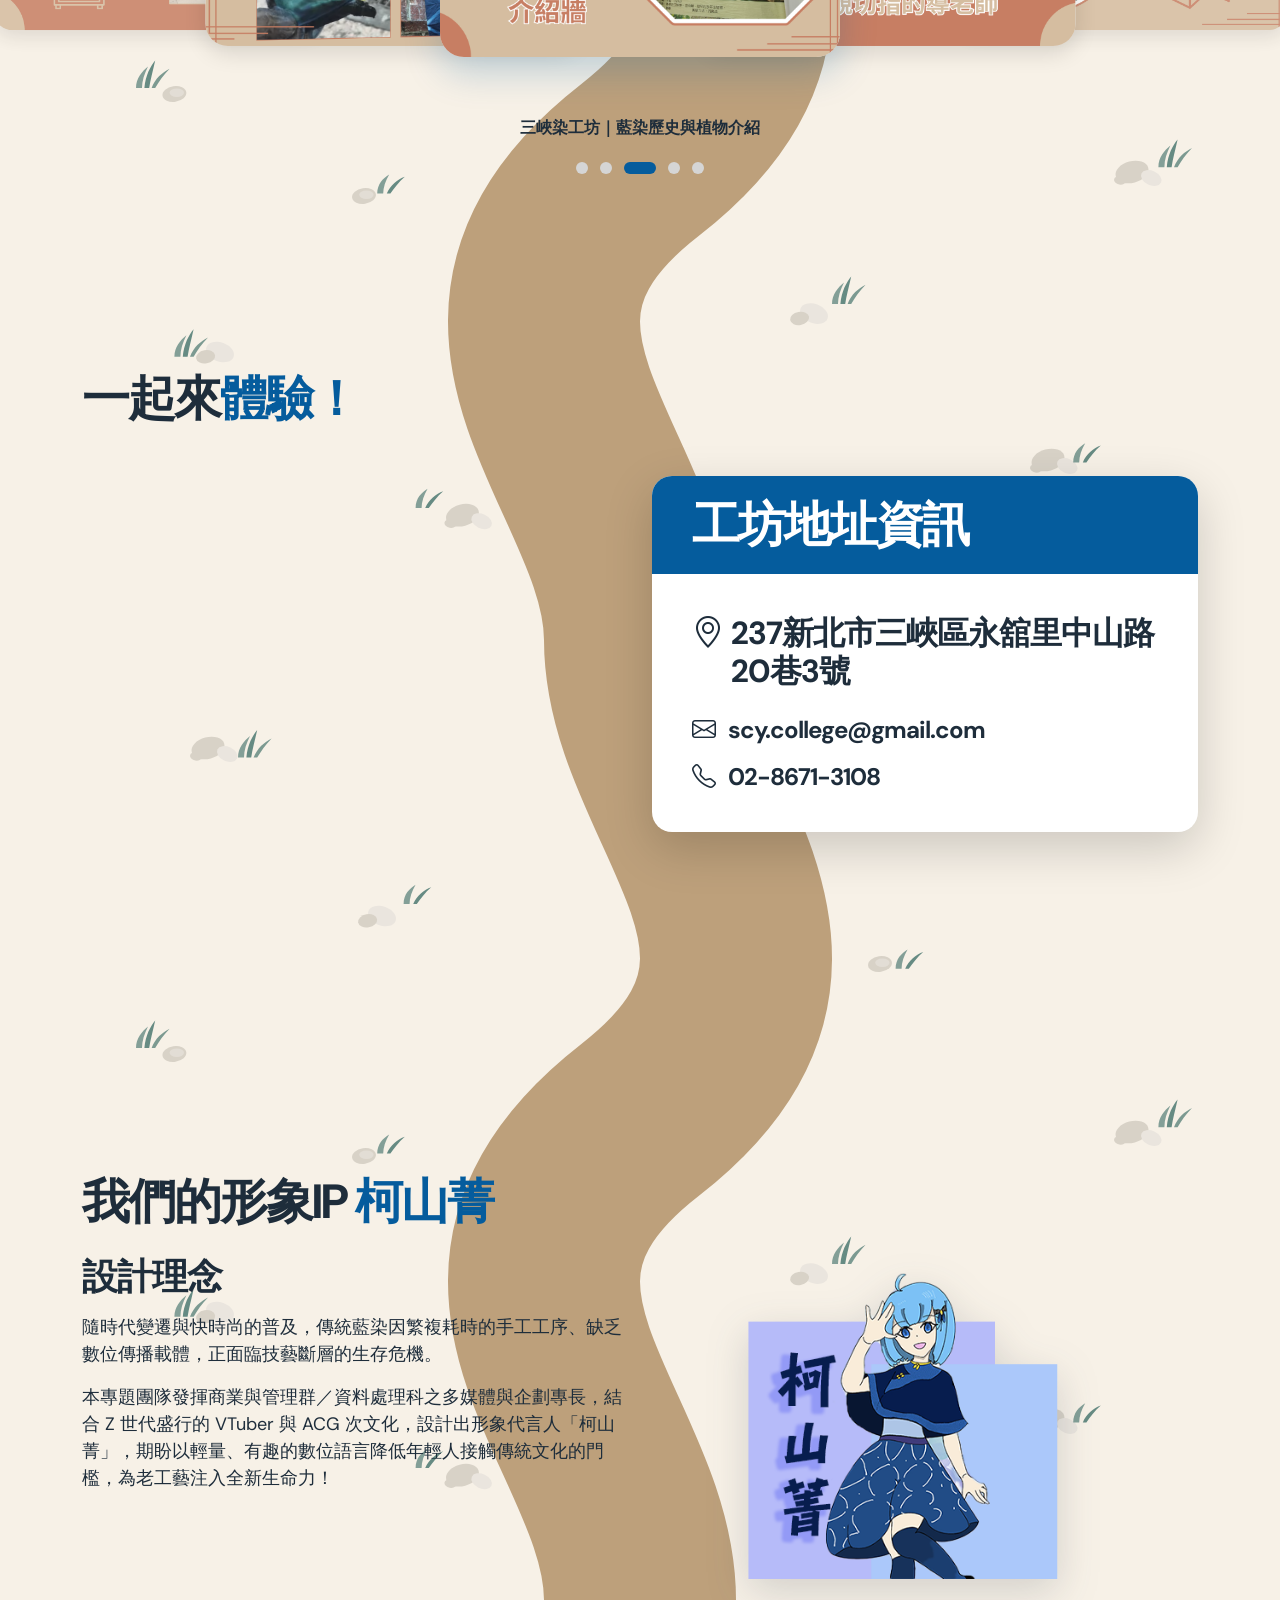
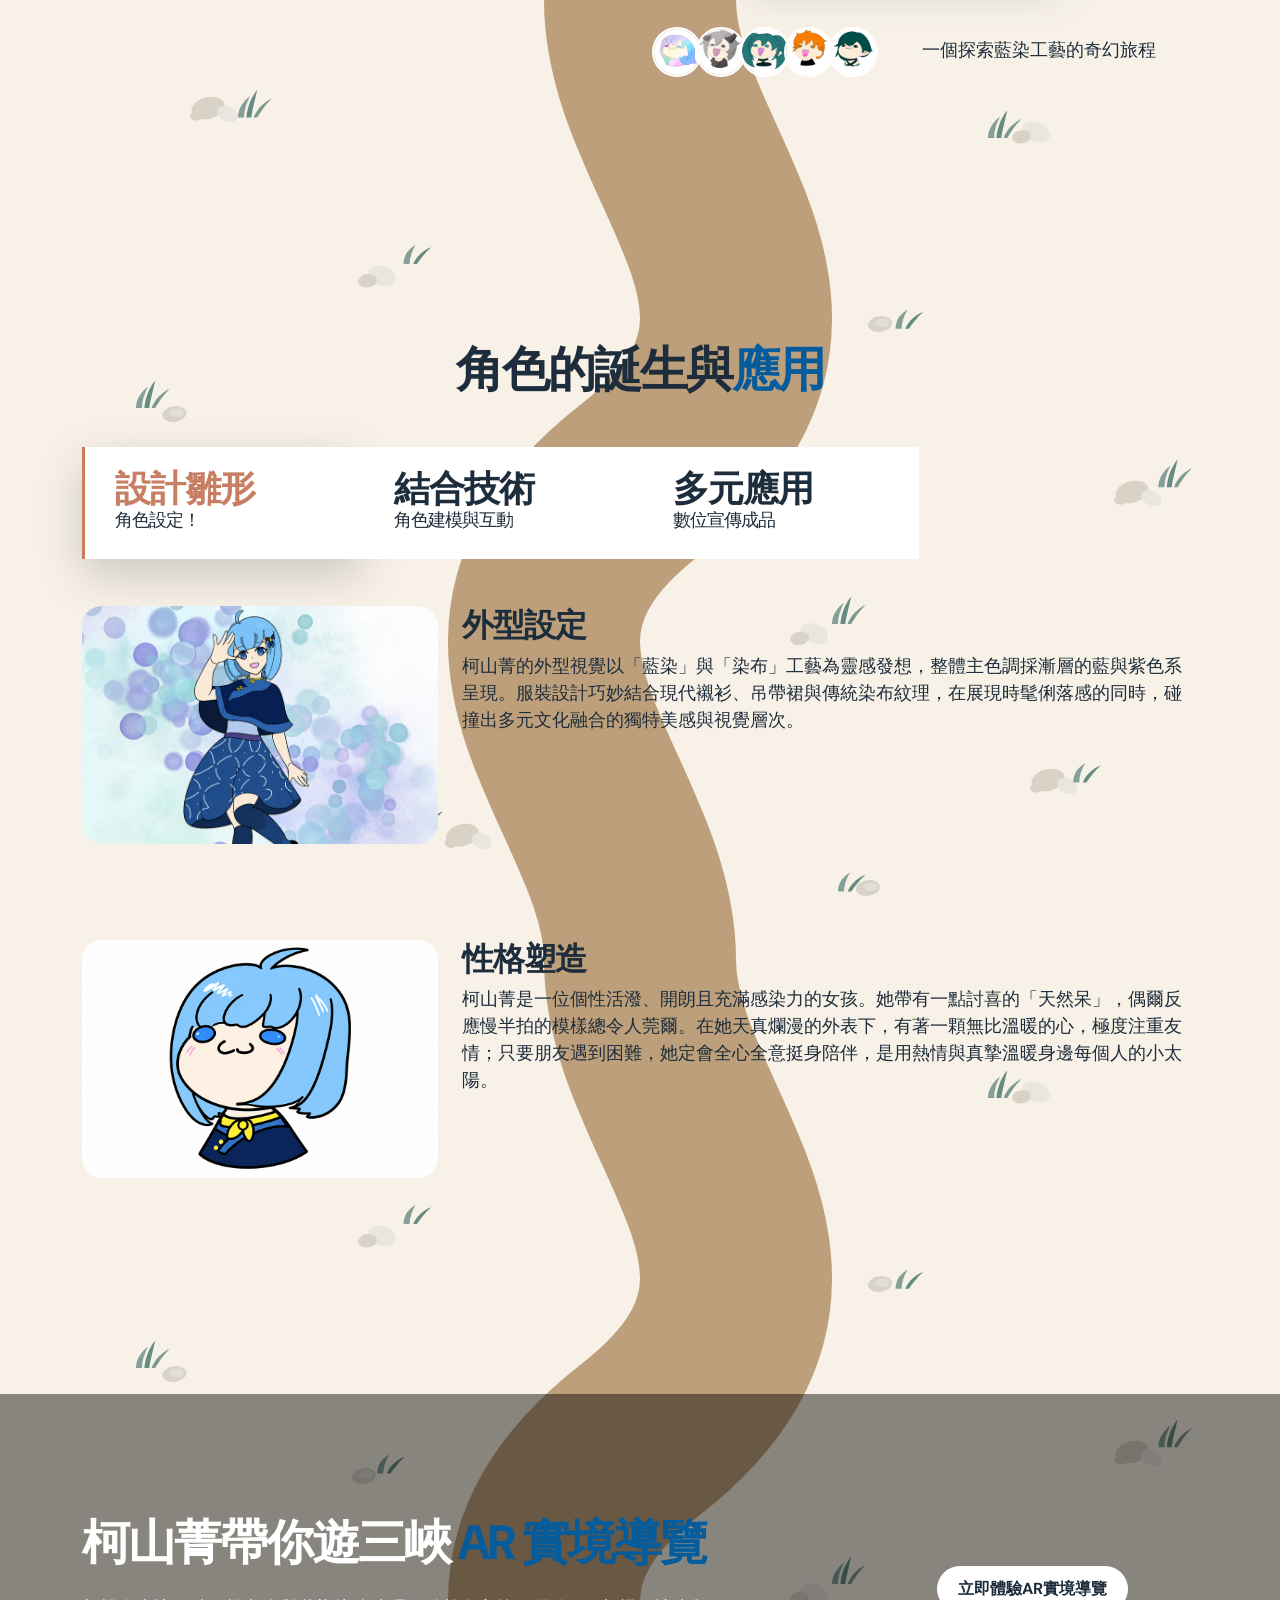
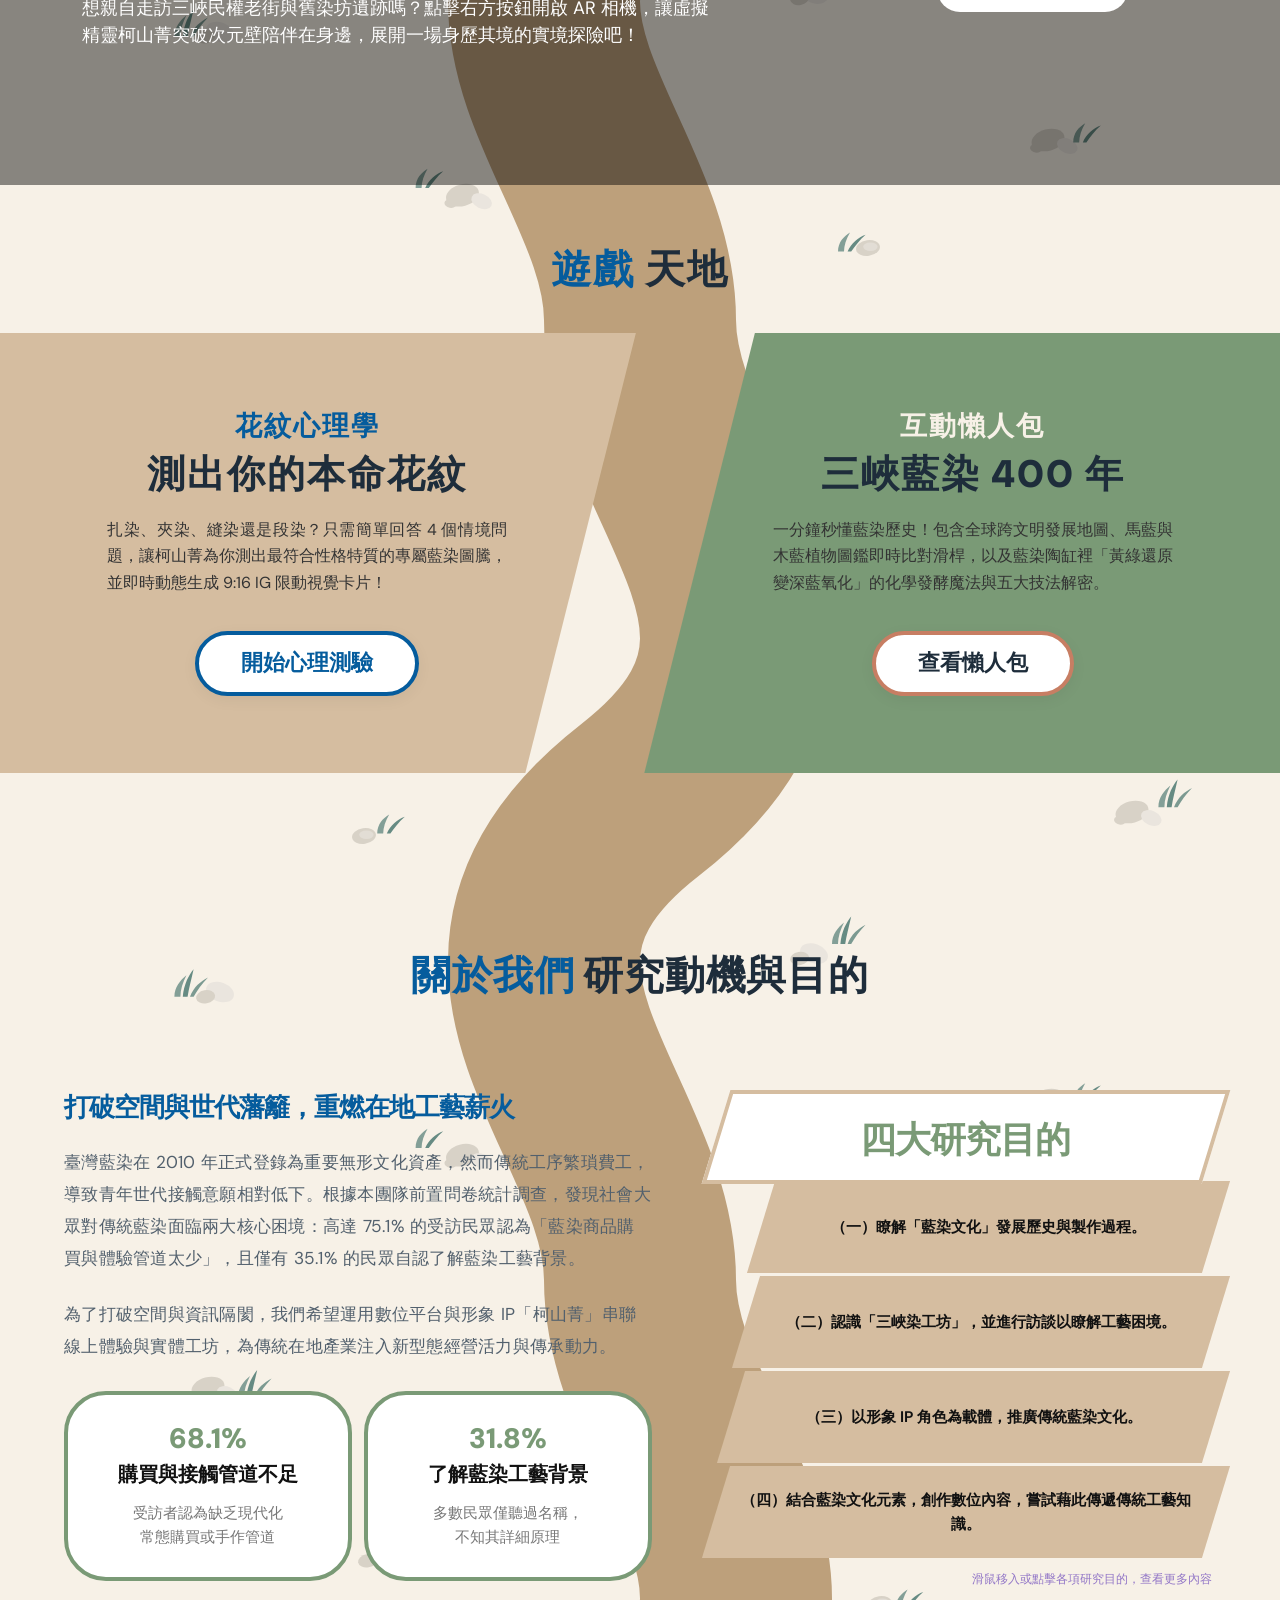
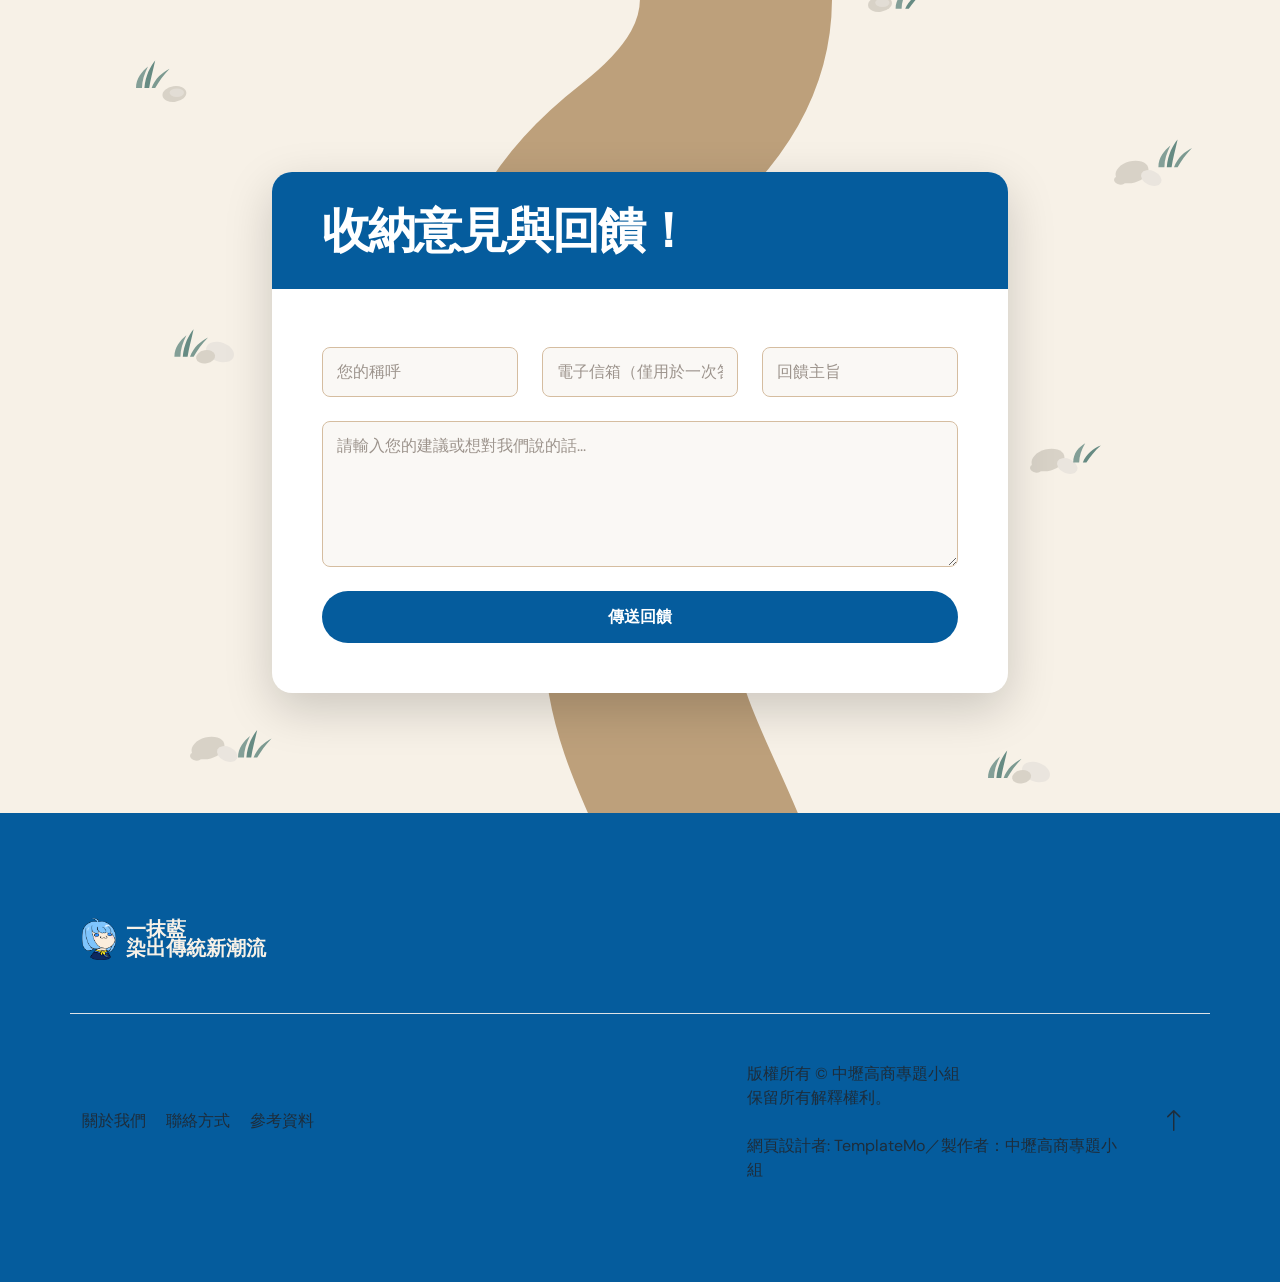
==== commit 02116962: "fix: 解決FormSubmit驗證後404問題，採用隨機碼保護信箱並新增送出狀態回饋" ====
--- a/index.html
+++ b/index.html
@@ -2993,18 +2993,30 @@
         <div class="container">
           <div class="row">
             <div class="col-lg-8 col-12 mx-auto">
-              <!-- 修改收件信箱請直接更改下方 action 網址中的 Email：414328@clvsc.tyc.edu.tw -->
+              <!-- 修改收件信箱/隨機碼請直接更改下方 action 網址中的 Hash：https://formsubmit.co/fb79e1e8354e4c1a2af5a07b1ea0bbdb -->
               <form
                 class="custom-form contact-form bg-white shadow-lg"
-                action="https://formsubmit.co/414328@clvsc.tyc.edu.tw"
+                action="https://formsubmit.co/fb79e1e8354e4c1a2af5a07b1ea0bbdb"
                 method="POST"
                 role="form"
               >
-                <!-- FormSubmit 輔助設定 -->
+                <!-- FormSubmit 輔助設定與動態精準返回網址 -->
                 <input type="hidden" name="_subject" value="三峽藍染網站 - 新的意見與回饋！" />
                 <input type="hidden" name="_template" value="table" />
+                <input type="hidden" name="_next" id="form-next-url" value="" />
 
                 <h2>收納意見與回饋！</h2>
+
+                <!-- 送出成功提示訊息 (帶有 ?submitted=true 時由 JS 自動顯示) -->
+                <div id="form-success-alert" class="d-none" style="margin: 0 50px 20px 50px; background-color: #FAF8F5; border: 1.5px solid #7a9a76; border-radius: 10px; padding: 14px 20px;">
+                  <div style="display: flex; align-items: center; gap: 12px;">
+                    <i class="bi-check-circle-fill" style="color: #7a9a76; font-size: 1.4rem; flex-shrink: 0;"></i>
+                    <div>
+                      <div style="color: #7a9a76; font-weight: 700; font-size: 1.05rem;">感謝您的回饋！</div>
+                      <div style="color: #52606D; font-size: 0.95rem; margin-top: 2px;">我們已順利收到您的寶貴建議，由衷感謝您對三峽藍染文化的支持！</div>
+                    </div>
+                  </div>
+                </div>
 
                 <div class="row">
                   <div class="col-lg-4 col-md-4 col-12">
@@ -3051,7 +3063,7 @@
                       required
                     ></textarea>
 
-                    <button type="submit" class="form-control">傳送回饋</button>
+                    <button type="submit" id="contact-submit-btn" class="form-control">傳送回饋</button>
                   </div>
                 </div>
               </form>
@@ -3871,5 +3883,48 @@
     <script src="js/jquery.sticky.js"></script>
     <script src="js/click-scroll.js"></script>
     <script src="js/custom.js"></script>
+    <!-- FormSubmit 返回跳轉與提交狀態管理 -->
+    <script>
+      document.addEventListener("DOMContentLoaded", function () {
+        // 1. 自動設定精準返回網址 (_next 參數，避免跳轉到 GitHub Pages 根目錄 404)
+        const nextUrlInput = document.getElementById("form-next-url");
+        if (nextUrlInput) {
+          const cleanBaseUrl = window.location.href.split("#")[0].split("?")[0];
+          nextUrlInput.value = cleanBaseUrl + "?submitted=true#section_7";
+        }
+
+        // 2. 檢查網址是否帶有送出成功狀態 (?submitted=true)
+        const urlParams = new URLSearchParams(window.location.search);
+        if (urlParams.get("submitted") === "true") {
+          const successAlert = document.getElementById("form-success-alert");
+          if (successAlert) {
+            successAlert.classList.remove("d-none");
+            setTimeout(function () {
+              const section7 = document.getElementById("section_7");
+              if (section7) {
+                section7.scrollIntoView({ behavior: "smooth" });
+              }
+            }, 250);
+          }
+          // 清除網址列中的 query 狀態，使重新整理時不會重複彈出
+          const cleanUrl = window.location.href.split("#")[0].split("?")[0];
+          window.history.replaceState({}, document.title, cleanUrl + "#section_7");
+        }
+
+        // 3. 提交表單時防重複點擊並顯示「傳送中...」狀態
+        const contactForm = document.querySelector(".contact-form");
+        const submitBtn = document.getElementById("contact-submit-btn");
+
+        if (contactForm && submitBtn) {
+          contactForm.addEventListener("submit", function () {
+            submitBtn.disabled = true;
+            submitBtn.style.opacity = "0.75";
+            submitBtn.style.cursor = "not-allowed";
+            submitBtn.innerHTML =
+              '<span class="spinner-border spinner-border-sm me-2" role="status" aria-hidden="true" style="width: 1rem; height: 1rem; border-width: 2px; vertical-align: -0.15em;"></span>傳送中...';
+          });
+        }
+      });
+    </script>
   </body>
 </html>
